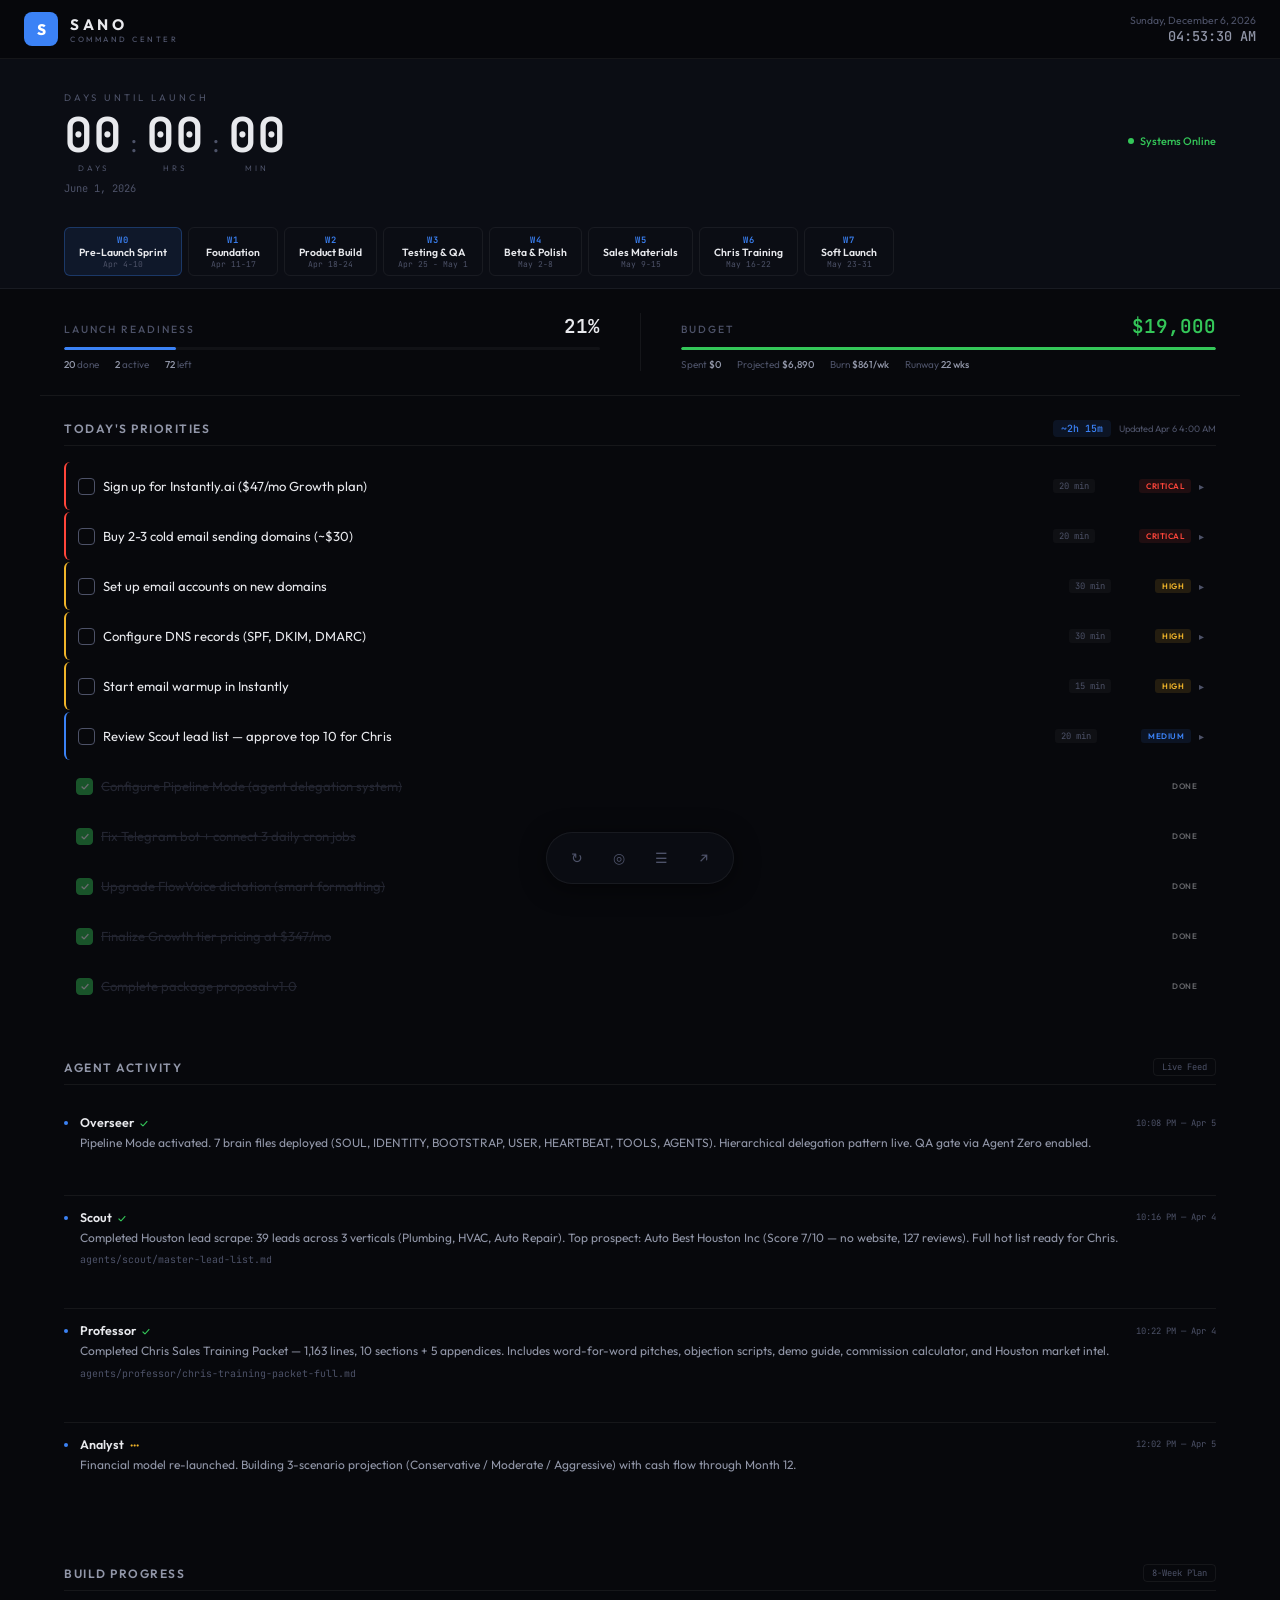
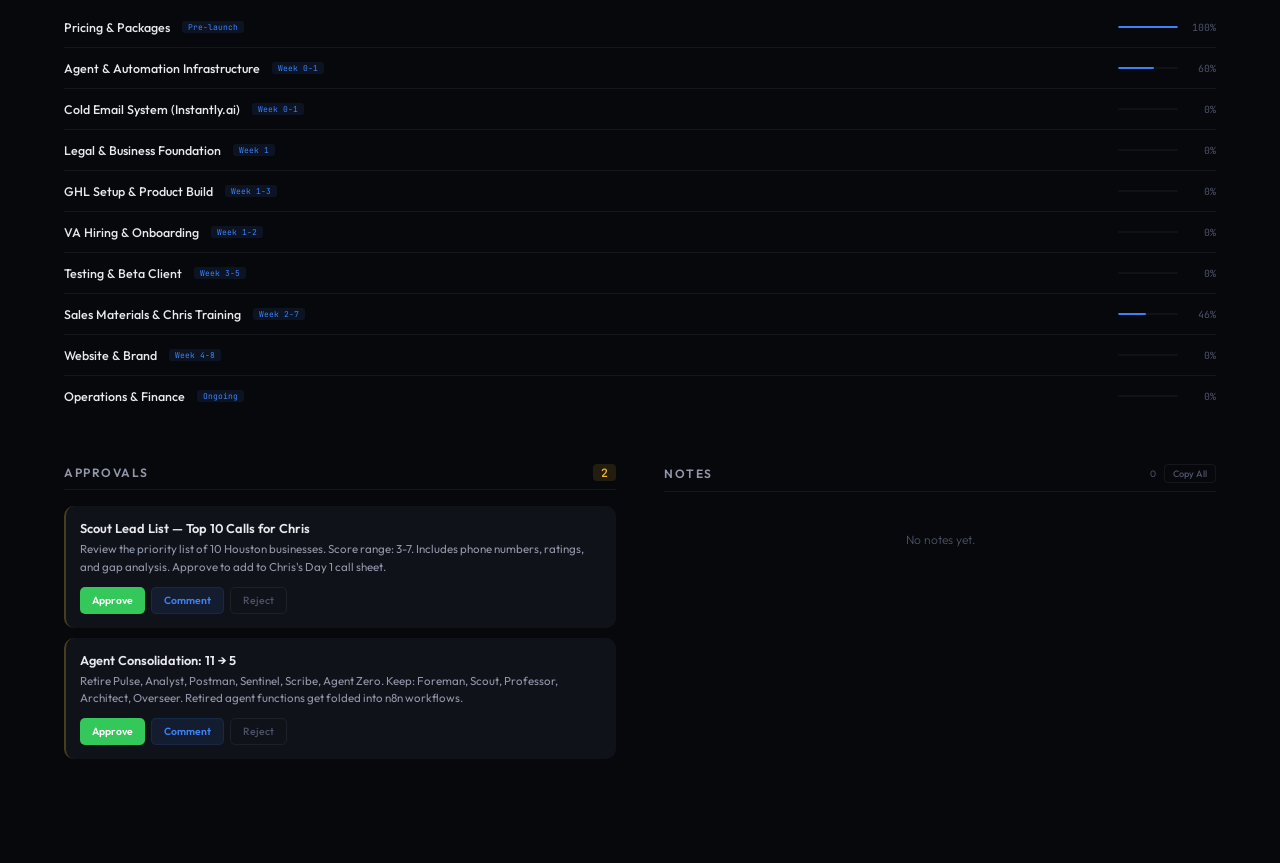
==== index.html @ ce701c8b "v5.0 — Mission Control: full structural redesign Complete architecture rebuild: - HERO section: full" ====
<!DOCTYPE html>
<html lang="en">
<head>
    <meta charset="UTF-8">
    <meta name="viewport" content="width=device-width, initial-scale=1.0, viewport-fit=cover">
    <title>SANO Solutions — Command Center</title>
    <meta name="description" content="SANO Solutions internal command center — launch tracker, agent reports, and task management.">
    <link rel="preconnect" href="https://fonts.googleapis.com">
    <link href="https://fonts.googleapis.com/css2?family=Outfit:wght@300;400;500;600;700;800&family=JetBrains+Mono:wght@400;500;600&display=swap" rel="stylesheet">
    <link rel="stylesheet" href="styles.css">
</head>
<body>

    <!-- Header -->
    <header class="header">
        <div class="header-left">
            <div class="logo">
                <div class="logo-icon">S</div>
                <div class="logo-text">
                    <span class="logo-name">SANO</span>
                    <span class="logo-sub">COMMAND CENTER</span>
                </div>
            </div>
        </div>
        <div class="header-right">
            <div class="date-display" id="currentDate"></div>
            <div class="time-display" id="currentTime"></div>
        </div>
    </header>

    <!-- ===================== HERO ===================== -->
    <section class="hero">
        <div class="hero-inner">
            <div class="hero-countdown">
                <div class="hero-label">Days Until Launch</div>
                <div class="countdown-grid">
                    <div class="countdown-unit">
                        <span class="countdown-number" id="countDays">00</span>
                        <span class="countdown-label">DAYS</span>
                    </div>
                    <span class="countdown-sep">:</span>
                    <div class="countdown-unit">
                        <span class="countdown-number" id="countHours">00</span>
                        <span class="countdown-label">HRS</span>
                    </div>
                    <span class="countdown-sep">:</span>
                    <div class="countdown-unit">
                        <span class="countdown-number" id="countMins">00</span>
                        <span class="countdown-label">MIN</span>
                    </div>
                </div>
                <div class="hero-target">June 1, 2026</div>
            </div>
            <div class="hero-status">
                <div class="status-row">
                    <span class="status-dot pulse"></span>
                    <span class="status-text">Systems Online</span>
                </div>
                <div class="hero-week" id="currentWeekLabel"></div>
            </div>
        </div>
        <!-- Week Timeline -->
        <div class="week-strip">
            <div class="week-timeline" id="weekTimeline"></div>
        </div>
    </section>

    <!-- ===================== SYSTEM HEALTH ===================== -->
    <section class="health-strip">
        <div class="health-item health-readiness">
            <div class="health-top">
                <span class="health-label">Launch Readiness</span>
                <span class="health-value" id="overallPercent">0%</span>
            </div>
            <div class="health-bar"><div class="health-bar-fill" id="overallBar"></div></div>
            <div class="health-meta">
                <span><strong id="completedTasks">0</strong> done</span>
                <span><strong id="inProgressTasks">0</strong> active</span>
                <span><strong id="remainingTasks">0</strong> left</span>
            </div>
        </div>
        <div class="health-divider"></div>
        <div class="health-item health-budget">
            <div class="health-top">
                <span class="health-label">Budget</span>
                <span class="health-value budget-remaining-val" id="budgetRemaining">$19,000</span>
            </div>
            <div class="health-bar"><div class="health-bar-fill budget-bar-fill" id="budgetBar"></div></div>
            <div class="health-meta budget-meta">
                <span>Spent <strong id="budgetSpent">$0</strong></span>
                <span>Projected <strong id="budgetProjected">$0</strong></span>
                <span>Burn <strong id="budgetBurn">$0/wk</strong></span>
                <span>Runway <strong id="budgetRunway">—</strong></span>
            </div>
        </div>
    </section>

    <!-- ===================== MAIN CONTENT ===================== -->
    <main class="main">

        <!-- Today's Priorities (primary workspace) -->
        <section class="section section-priorities" id="sectionPriorities">
            <div class="section-header">
                <h2>Today's Priorities</h2>
                <div class="priority-meta">
                    <span class="time-badge" id="priorityTimeEstimate"></span>
                    <span class="meta-text" id="priorityUpdated"></span>
                </div>
            </div>
            <div class="priority-list" id="priorityList"></div>
        </section>

        <!-- Agent Activity (live feed) -->
        <section class="section section-agents" id="sectionAgents">
            <div class="section-header">
                <h2>Agent Activity</h2>
                <span class="section-badge">Live Feed</span>
            </div>
            <div class="agent-feed" id="agentFeed"></div>
        </section>

        <!-- Build Progress (secondary) -->
        <section class="section section-build" id="sectionChecklist">
            <div class="section-header">
                <h2>Build Progress</h2>
                <span class="section-badge">8-Week Plan</span>
            </div>
            <div class="checklist-sections" id="checklistSections"></div>
        </section>

        <!-- Approvals + Notes (bottom row) -->
        <div class="bottom-row">
            <section class="section section-approvals" id="sectionApprovals">
                <div class="section-header">
                    <h2>Approvals</h2>
                    <span class="approval-count-badge" id="approvalCount">0</span>
                </div>
                <div class="approval-list" id="approvalList"></div>
            </section>

            <section class="section section-notes">
                <div class="section-header">
                    <h2>Notes</h2>
                    <div style="display:flex;gap:8px;align-items:center">
                        <span class="meta-text" id="commentCount">0</span>
                        <button class="btn-sm" onclick="copyAllComments()">Copy All</button>
                    </div>
                </div>
                <div class="comment-feed" id="commentFeed"></div>
            </section>
        </div>

    </main>

    <!-- Comment Modal -->
    <div class="comment-modal" id="commentModal">
        <div class="comment-modal-content">
            <div class="comment-modal-header">
                <h3>Leave a Note</h3>
                <button class="modal-close" onclick="closeComment()">✕</button>
            </div>
            <div class="comment-modal-target">
                Re: <span id="commentTarget"></span>
            </div>
            <textarea id="commentInput" class="comment-textarea" placeholder="Type your note here..." rows="4"></textarea>
            <div class="comment-modal-actions">
                <button class="btn btn-primary" onclick="submitComment()">Save Note</button>
                <button class="btn btn-ghost" onclick="closeComment()">Cancel</button>
            </div>
        </div>
    </div>

    <!-- Dock -->
    <nav class="dock">
        <button class="dock-btn" onclick="refreshDashboard()" title="Refresh">↻</button>
        <button class="dock-btn" onclick="scrollToSection('sectionAgents')" title="Agents">◎</button>
        <button class="dock-btn" onclick="scrollToSection('sectionChecklist')" title="Build">☰</button>
        <button class="dock-btn" onclick="copyAllComments()" title="Export">↗</button>
    </nav>

    <script src="data.js"></script>
    <script src="app.js"></script>
</body>
</html>
---- styles.css ----
/* ============================================
   SANO COMMAND CENTER v5.0
   AI Mission Control — Design System
   ============================================ */

:root {
    /* Functional palette */
    --green: #34c759;
    --green-dim: rgba(52, 199, 89, 0.12);
    --yellow: #f0b429;
    --yellow-dim: rgba(240, 180, 41, 0.12);
    --red: #ff453a;
    --red-dim: rgba(255, 69, 58, 0.10);
    --blue: #3b82f6;
    --blue-dim: rgba(59, 130, 246, 0.10);
    --ai-glow: rgba(99, 102, 241, 0.08);

    /* Surfaces */
    --bg-0: #07080c;
    --bg-1: #0b0d14;
    --bg-2: #10121a;
    --bg-3: #161820;
    --bg-hover: rgba(255,255,255,0.03);

    /* Text */
    --text-1: #e8e9ed;
    --text-2: #9196a8;
    --text-3: #4d5268;

    /* Borders */
    --border: rgba(255,255,255,0.06);

    /* Type */
    --font: 'Outfit', sans-serif;
    --mono: 'JetBrains Mono', monospace;

    /* Spacing */
    --space-xs: 4px;
    --space-sm: 8px;
    --space-md: 16px;
    --space-lg: 24px;
    --space-xl: 32px;
    --space-2xl: 48px;

    --radius: 10px;
    --ease: cubic-bezier(0.16, 1, 0.3, 1);
}

*, *::before, *::after { margin: 0; padding: 0; box-sizing: border-box; }
html { font-size: 16px; scroll-behavior: smooth; overflow-x: hidden; -webkit-text-size-adjust: 100%; }

body {
    font-family: var(--font);
    background: var(--bg-0);
    color: var(--text-1);
    -webkit-font-smoothing: antialiased;
    padding-bottom: 80px;
    overflow-x: hidden;
}

/* ---- HEADER ---- */
.header {
    position: sticky; top: 0; z-index: 100;
    display: flex; align-items: center; justify-content: space-between;
    padding: 12px var(--space-lg);
    background: rgba(7, 8, 12, 0.92);
    backdrop-filter: blur(20px);
    border-bottom: 1px solid var(--border);
}

.logo { display: flex; align-items: center; gap: 12px; }
.logo-icon {
    width: 34px; height: 34px;
    background: var(--blue);
    border-radius: 8px;
    display: grid; place-items: center;
    font-weight: 800; font-size: 0.95rem; color: white;
}
.logo-name { font-weight: 700; font-size: 0.95rem; letter-spacing: 3.5px; }
.logo-sub { font-size: 0.48rem; letter-spacing: 2.5px; color: var(--text-3); font-weight: 500; display: block; }
.header-right { text-align: right; }
.date-display { font-size: 0.65rem; color: var(--text-3); }
.time-display { font-family: var(--mono); font-size: 0.85rem; color: var(--text-2); font-weight: 500; }

/* ---- HERO ---- */
.hero {
    background: var(--bg-1);
    border-bottom: 1px solid var(--border);
}
.hero-inner {
    display: flex; align-items: center; justify-content: space-between;
    padding: var(--space-xl) var(--space-lg);
    max-width: 1200px; margin: 0 auto;
}
.hero-label {
    font-size: 0.6rem; letter-spacing: 3px; text-transform: uppercase;
    color: var(--text-3); margin-bottom: var(--space-sm);
}
.countdown-grid { display: flex; align-items: baseline; gap: 6px; }
.countdown-number {
    font-family: var(--mono); font-size: 3rem; font-weight: 600;
    color: var(--text-1); line-height: 1;
}
.countdown-sep { font-size: 1.8rem; color: var(--text-3); font-weight: 300; margin: 0 2px; }
.countdown-label {
    font-size: 0.5rem; letter-spacing: 3px; color: var(--text-3);
    display: block; text-align: center; margin-top: 4px;
}
.countdown-unit { text-align: center; }
.hero-target { font-family: var(--mono); font-size: 0.65rem; color: var(--text-3); margin-top: var(--space-sm); }
.hero-status { text-align: right; }
.status-row { display: flex; align-items: center; gap: 6px; justify-content: flex-end; }
.status-dot {
    width: 6px; height: 6px; background: var(--green); border-radius: 50%;
}
.status-dot.pulse { animation: pulse 2.5s ease-in-out infinite; }
@keyframes pulse {
    0%, 100% { box-shadow: 0 0 0 0 rgba(52,199,89,0.3); }
    50% { box-shadow: 0 0 0 5px rgba(52,199,89,0); }
}
.status-text { font-size: 0.68rem; color: var(--green); font-weight: 500; }
.hero-week { font-size: 0.65rem; color: var(--text-3); margin-top: var(--space-xs); font-family: var(--mono); }

/* Week Strip */
.week-strip {
    overflow-x: auto; -webkit-overflow-scrolling: touch;
    padding: 0 var(--space-lg) 12px;
    scrollbar-width: none; max-width: 1200px; margin: 0 auto;
}
.week-strip::-webkit-scrollbar { display: none; }
.week-timeline { display: flex; gap: 6px; min-width: max-content; }
.week-block {
    padding: 6px 14px; border-radius: 6px;
    border: 1px solid var(--border); background: transparent;
    cursor: pointer; transition: all 0.15s var(--ease);
    display: flex; flex-direction: column; align-items: center; min-width: 90px;
}
.week-block:hover { border-color: rgba(59,130,246,0.2); background: var(--blue-dim); }
.week-block.active { border-color: rgba(59,130,246,0.3); background: var(--blue-dim); }
.week-num { font-family: var(--mono); font-size: 0.55rem; color: var(--blue); font-weight: 600; letter-spacing: 1px; }
.week-name { font-size: 0.65rem; font-weight: 600; white-space: nowrap; }
.week-dates { font-size: 0.5rem; color: var(--text-3); font-family: var(--mono); }

/* ---- HEALTH STRIP ---- */
.health-strip {
    display: flex; gap: 0; align-items: stretch;
    padding: var(--space-lg);
    max-width: 1200px; margin: 0 auto;
    border-bottom: 1px solid var(--border);
}
.health-item { flex: 1; padding: 0 var(--space-lg); }
.health-item:first-child { padding-left: 0; }
.health-item:last-child { padding-right: 0; }
.health-divider { width: 1px; background: var(--border); margin: 0 var(--space-md); flex-shrink: 0; }
.health-top { display: flex; align-items: baseline; justify-content: space-between; margin-bottom: var(--space-sm); }
.health-label { font-size: 0.65rem; letter-spacing: 2px; text-transform: uppercase; color: var(--text-3); font-weight: 500; }
.health-value { font-family: var(--mono); font-size: 1.2rem; font-weight: 600; color: var(--text-1); }
.health-bar { width: 100%; height: 3px; background: rgba(255,255,255,0.04); border-radius: 2px; overflow: hidden; margin-bottom: var(--space-sm); }
.health-bar-fill { height: 100%; background: var(--blue); border-radius: 2px; transition: width 1.2s var(--ease); }
.health-meta { display: flex; gap: var(--space-md); font-size: 0.62rem; color: var(--text-3); }
.health-meta strong { color: var(--text-2); font-weight: 500; }

/* Budget specific */
.budget-remaining-val { color: var(--green) !important; }
.budget-remaining-val.caution { color: var(--yellow) !important; }
.budget-remaining-val.danger { color: var(--red) !important; }
.budget-bar-fill { background: var(--green); }
.budget-bar-fill.caution { background: var(--yellow); }
.budget-bar-fill.danger { background: var(--red); }

/* ---- MAIN CONTENT ---- */
.main {
    max-width: 1200px; margin: 0 auto;
    padding: var(--space-lg);
    display: flex; flex-direction: column; gap: var(--space-2xl);
}

/* ---- SECTIONS (no boxes) ---- */
.section { position: relative; }
.section-header {
    display: flex; align-items: center; justify-content: space-between;
    margin-bottom: var(--space-md); padding-bottom: var(--space-sm);
    border-bottom: 1px solid var(--border); gap: var(--space-sm);
}
.section-header h2 {
    font-size: 0.75rem; font-weight: 600; letter-spacing: 1.5px;
    text-transform: uppercase; color: var(--text-2);
}
.section-badge {
    font-size: 0.55rem; font-family: var(--mono); color: var(--text-3);
    padding: 2px 8px; border: 1px solid var(--border); border-radius: 4px;
}

/* ---- PRIORITIES ---- */
.priority-meta { display: flex; align-items: center; gap: var(--space-sm); flex-wrap: wrap; }
.time-badge {
    font-family: var(--mono); font-size: 0.62rem; font-weight: 500;
    color: var(--blue); background: var(--blue-dim);
    padding: 2px 8px; border-radius: 4px;
}
.meta-text { font-size: 0.58rem; color: var(--text-3); }
.priority-list { display: flex; flex-direction: column; gap: 2px; }

.priority-item { border-radius: 6px; overflow: hidden; transition: background 0.12s; }
.priority-item:hover { background: var(--bg-hover); }
.priority-row {
    display: flex; align-items: center; gap: var(--space-sm);
    padding: 10px 12px; cursor: pointer; min-height: 44px;
}
.priority-checkbox {
    width: 17px; height: 17px; border: 1.5px solid var(--text-3);
    border-radius: 4px; flex-shrink: 0; cursor: pointer;
    display: grid; place-items: center; transition: all 0.12s;
}
.priority-checkbox:hover { border-color: var(--blue); }
.priority-text { flex: 1; font-size: 0.82rem; font-weight: 400; line-height: 1.4; }
.priority-time {
    font-family: var(--mono); font-size: 0.55rem; color: var(--text-3);
    padding: 1px 6px; background: rgba(255,255,255,0.03); border-radius: 3px;
}
.priority-tag {
    font-size: 0.5rem; font-weight: 600; letter-spacing: 0.5px;
    padding: 2px 7px; border-radius: 3px; text-transform: uppercase;
}
.tag-critical { background: var(--red-dim); color: var(--red); }
.tag-high { background: var(--yellow-dim); color: var(--yellow); }
.tag-medium { background: var(--blue-dim); color: var(--blue); }
.priority-expand { font-size: 0.65rem; color: var(--text-3); transition: transform 0.2s var(--ease); }
.priority-expand.rotated { transform: rotate(90deg); color: var(--blue); }

/* Priority done */
.priority-item.priority-done .priority-checkbox { background: var(--green); border-color: var(--green); }
.priority-item.priority-done .priority-checkbox::after { content: '✓'; color: white; font-size: 0.6rem; font-weight: 700; }
.priority-item.priority-done .priority-text { text-decoration: line-through; color: var(--text-3); }
.priority-item.priority-done { opacity: 0.4; }
.priority-item.priority-critical { border-left: 2px solid var(--red); }
.priority-item.priority-high { border-left: 2px solid var(--yellow); }
.priority-item.priority-medium { border-left: 2px solid var(--blue); }

/* Priority steps */
.priority-steps { max-height: 0; overflow: hidden; transition: max-height 0.3s var(--ease); }
.priority-steps.open { max-height: 500px; padding: 0 12px 12px; }
.steps-inner {
    background: var(--bg-2); border: 1px solid var(--border);
    border-radius: 6px; padding: 12px;
}
.step-item {
    display: flex; align-items: flex-start; gap: 8px;
    padding: 5px 0; font-size: 0.75rem; color: var(--text-2); line-height: 1.5;
}
.step-item + .step-item { border-top: 1px solid rgba(255,255,255,0.03); }
.step-num {
    width: 18px; height: 18px; background: var(--blue-dim);
    border: 1px solid rgba(59,130,246,0.12); border-radius: 50%;
    display: grid; place-items: center;
    font-size: 0.52rem; font-weight: 600; color: var(--blue); flex-shrink: 0; margin-top: 2px;
}
.step-done .step-num { background: var(--green-dim); border-color: rgba(52,199,89,0.15); color: var(--green); }

/* ---- AGENT FEED ---- */
.agent-feed { display: flex; flex-direction: column; gap: 0; }
.agent-report {
    padding: 14px 0; border-bottom: 1px solid var(--border);
    position: relative; padding-left: 16px;
}
.agent-report::before {
    content: ''; position: absolute; left: 0; top: 20px;
    width: 4px; height: 4px; background: var(--blue); border-radius: 50%;
}
.agent-report:last-child { border-bottom: none; }
.agent-report-header { display: flex; align-items: center; justify-content: space-between; margin-bottom: 4px; }
.agent-name { font-weight: 600; font-size: 0.78rem; }
.agent-status { font-size: 0.6rem; margin-left: 4px; }
.status-complete { color: var(--green); }
.status-running { color: var(--yellow); }
.status-failed { color: var(--red); }
.agent-time { font-size: 0.55rem; font-family: var(--mono); color: var(--text-3); }
.agent-message { font-size: 0.75rem; color: var(--text-2); line-height: 1.55; }
.agent-file-link { font-size: 0.62rem; font-family: var(--mono); color: var(--text-3); margin-top: 6px; display: block; }

/* ---- CHECKLIST ---- */
.checklist-sections { display: flex; flex-direction: column; gap: 0; }
.checklist-section { border-bottom: 1px solid var(--border); }
.checklist-section:last-child { border-bottom: none; }
.checklist-section-header {
    display: flex; align-items: center; justify-content: space-between;
    padding: 10px 0; cursor: pointer; min-height: 40px;
    transition: all 0.12s;
}
.checklist-section-header:hover { opacity: 0.8; }
.checklist-section-title { font-size: 0.78rem; font-weight: 500; }
.week-tag {
    font-size: 0.5rem; font-family: var(--mono); color: var(--blue);
    padding: 1px 6px; background: var(--blue-dim); border-radius: 3px;
    margin-left: 6px;
}
.checklist-section-progress { display: flex; align-items: center; gap: 8px; }
.mini-progress-bar { width: 60px; height: 2px; background: rgba(255,255,255,0.04); border-radius: 1px; overflow: hidden; }
.mini-progress-fill { height: 100%; background: var(--blue); border-radius: 1px; transition: width 0.6s var(--ease); }
.checklist-section-percent { font-family: var(--mono); font-size: 0.62rem; color: var(--text-3); min-width: 30px; text-align: right; }

.checklist-items { display: none; padding: 0 0 8px; }
.checklist-items.open { display: block; }
.checklist-item {
    display: flex; align-items: center; gap: 6px;
    padding: 6px 8px; font-size: 0.72rem; color: var(--text-2);
    cursor: pointer; border-radius: 4px; transition: background 0.12s; min-height: 32px;
}
.checklist-item:hover { background: var(--bg-hover); }
.checklist-item.done { color: var(--text-3); text-decoration: line-through; }
.check-icon { font-size: 0.65rem; width: 14px; text-align: center; flex-shrink: 0; }

/* ---- APPROVALS ---- */
.bottom-row { display: grid; grid-template-columns: 1fr 1fr; gap: var(--space-2xl); }
.approval-count-badge {
    font-family: var(--mono); font-size: 0.72rem; font-weight: 600;
    color: var(--yellow); background: var(--yellow-dim);
    padding: 1px 8px; border-radius: 4px;
}
.approval-list { display: flex; flex-direction: column; gap: 10px; }
.approval-item {
    padding: 14px; background: var(--bg-2); border-radius: var(--radius);
    border-left: 2px solid rgba(240,180,41,0.25);
}
.approval-title { font-weight: 600; font-size: 0.8rem; margin-bottom: 4px; }
.approval-desc { font-size: 0.72rem; color: var(--text-2); margin-bottom: 12px; line-height: 1.5; }
.approval-actions { display: flex; gap: 6px; flex-wrap: wrap; }

/* ---- NOTES ---- */
.comment-feed { display: flex; flex-direction: column; gap: 4px; max-height: 320px; overflow-y: auto; }
.comment-item {
    padding: 8px 12px; border-radius: 6px;
    border-left: 2px solid rgba(255,255,255,0.06);
    background: rgba(255,255,255,0.015);
}
.comment-item.comment-decision { border-left-color: var(--yellow); background: var(--yellow-dim); }
.comment-header { display: flex; justify-content: space-between; margin-bottom: 2px; font-size: 0.6rem; color: var(--text-3); }
.comment-text { font-size: 0.72rem; color: var(--text-2); line-height: 1.5; }
.comment-time { font-family: var(--mono); font-size: 0.52rem; }

/* ---- BUTTONS ---- */
.btn {
    padding: 7px 14px; border-radius: 6px; font-size: 0.68rem;
    font-weight: 600; border: none; cursor: pointer;
    font-family: var(--font); transition: all 0.12s; min-height: 34px;
}
.btn-primary { background: var(--blue); color: white; }
.btn-primary:hover { opacity: 0.85; }
.btn-ghost { background: transparent; color: var(--text-3); border: 1px solid var(--border); }
.btn-ghost:hover { border-color: var(--text-3); }
.btn-approve { background: var(--green); color: white; font-size: 0.65rem; padding: 6px 12px; border: none; border-radius: 5px; cursor: pointer; font-weight: 600; font-family: var(--font); }
.btn-approve:hover { opacity: 0.85; }
.btn-review { background: var(--blue-dim); color: var(--blue); font-size: 0.65rem; padding: 6px 12px; border: 1px solid rgba(59,130,246,0.12); border-radius: 5px; cursor: pointer; font-weight: 600; font-family: var(--font); }
.btn-reject { background: transparent; color: var(--text-3); font-size: 0.65rem; padding: 6px 12px; border: 1px solid var(--border); border-radius: 5px; cursor: pointer; font-weight: 500; font-family: var(--font); }
.btn-reject:hover { border-color: var(--red); color: var(--red); }
.btn-sm {
    font-size: 0.58rem; padding: 3px 8px; border: 1px solid var(--border);
    background: transparent; color: var(--text-3); border-radius: 4px;
    cursor: pointer; font-family: var(--font); font-weight: 500;
}
.btn-sm:hover { border-color: var(--blue); color: var(--blue); }

/* Comment button */
.comment-btn-sm {
    background: none; border: none; cursor: pointer;
    font-size: 0.65rem; opacity: 0; color: var(--text-3);
    transition: opacity 0.12s; padding: 4px; min-width: 28px; min-height: 28px;
    display: grid; place-items: center; flex-shrink: 0;
}
.priority-row:hover .comment-btn-sm,
.agent-report:hover .comment-btn-sm,
.checklist-item:hover .comment-btn-sm { opacity: 0.35; }
.comment-btn-sm:hover { opacity: 1 !important; color: var(--blue); }

/* ---- MODAL ---- */
.comment-modal {
    position: fixed; inset: 0; z-index: 1000;
    display: grid; place-items: center;
    background: rgba(0,0,0,0.6);
    backdrop-filter: blur(10px);
    opacity: 0; pointer-events: none; transition: opacity 0.2s;
}
.comment-modal.open { opacity: 1; pointer-events: all; }
.comment-modal-content {
    background: var(--bg-2); border: 1px solid var(--border);
    border-radius: var(--radius); padding: var(--space-lg);
    width: 90%; max-width: 440px;
    transform: translateY(12px); transition: transform 0.2s var(--ease);
}
.comment-modal.open .comment-modal-content { transform: translateY(0); }
.comment-modal-header { display: flex; justify-content: space-between; align-items: center; margin-bottom: var(--space-md); }
.comment-modal-header h3 { font-size: 0.85rem; font-weight: 600; }
.modal-close {
    background: none; border: none; color: var(--text-3);
    font-size: 0.9rem; cursor: pointer; padding: 8px;
    border-radius: 4px; min-width: 44px; min-height: 44px;
    display: grid; place-items: center;
}
.modal-close:hover { color: var(--text-1); background: var(--bg-hover); }
.comment-modal-target { font-size: 0.7rem; color: var(--text-3); margin-bottom: 12px; }
.comment-textarea {
    width: 100%; background: rgba(255,255,255,0.03); border: 1px solid var(--border);
    border-radius: 6px; color: var(--text-1); font-family: var(--font);
    font-size: 16px; padding: 12px; resize: vertical; margin-bottom: 12px;
}
.comment-textarea:focus { outline: none; border-color: var(--blue); box-shadow: 0 0 0 2px var(--blue-dim); }
.comment-modal-actions { display: flex; gap: 6px; justify-content: flex-end; }

/* ---- DOCK ---- */
.dock {
    position: fixed; bottom: 16px; left: 50%; transform: translateX(-50%);
    display: flex; gap: 2px; padding: 5px 10px;
    background: rgba(11, 13, 20, 0.94); backdrop-filter: blur(16px);
    border: 1px solid var(--border); border-radius: 28px;
    z-index: 50; box-shadow: 0 4px 24px rgba(0,0,0,0.5);
}
.dock-btn {
    width: 40px; height: 40px; background: transparent; border: none;
    color: var(--text-3); font-size: 0.9rem; cursor: pointer;
    border-radius: 20px; transition: all 0.12s; display: grid; place-items: center;
    font-family: var(--font);
}
.dock-btn:hover { background: var(--bg-hover); color: var(--text-1); }

/* ---- TOAST ---- */
.toast {
    position: fixed; bottom: 72px; left: 50%;
    transform: translateX(-50%) translateY(12px);
    background: var(--bg-2); border: 1px solid var(--green);
    color: var(--green); padding: 6px 16px;
    border-radius: 6px; font-size: 0.7rem; font-weight: 500;
    opacity: 0; transition: all 0.2s var(--ease); z-index: 200;
}
.toast.show { opacity: 1; transform: translateX(-50%) translateY(0); }

/* ---- EMPTY STATE ---- */
.empty-state { padding: 24px 0; text-align: center; color: var(--text-3); font-size: 0.75rem; font-weight: 300; }

/* ---- HIGHLIGHT ---- */
@keyframes flash { 0% { box-shadow: 0 0 0 0 var(--blue); } 50% { box-shadow: 0 0 16px var(--blue-dim); } 100% { box-shadow: none; } }
.section-highlight { animation: flash 1.2s ease-out; }

/* ============================================
   RESPONSIVE
   ============================================ */
@media (max-width: 768px) {
    .health-strip { flex-direction: column; gap: var(--space-md); padding: var(--space-md); }
    .health-divider { width: 100%; height: 1px; margin: 0; }
    .health-item { padding: 0; }
    .bottom-row { grid-template-columns: 1fr; gap: var(--space-xl); }
}

@media (max-width: 640px) {
    body { padding-bottom: 70px; }
    .header { padding: 10px var(--space-md); }
    .hero-inner { flex-direction: column; text-align: center; gap: var(--space-md); padding: var(--space-lg) var(--space-md); }
    .hero-status { text-align: center; }
    .status-row { justify-content: center; }
    .week-strip { padding: 0 var(--space-md) 10px; }
    .week-block { min-width: 80px; }
    .main { padding: var(--space-md); gap: var(--space-xl); }
    .countdown-number { font-size: 2.2rem; }
    .countdown-sep { font-size: 1.4rem; }
    .health-value { font-size: 1rem; }
    .section-header { flex-wrap: wrap; }
    .priority-meta { flex-direction: column; align-items: flex-start; gap: 2px; }
    .comment-btn-sm { opacity: 0.3 !important; }
    .dock { padding: 4px 8px; bottom: 10px; }
    .dock-btn { width: 44px; height: 44px; font-size: 1rem; }
}

@media (max-width: 374px) {
    .countdown-number { font-size: 1.9rem; }
}
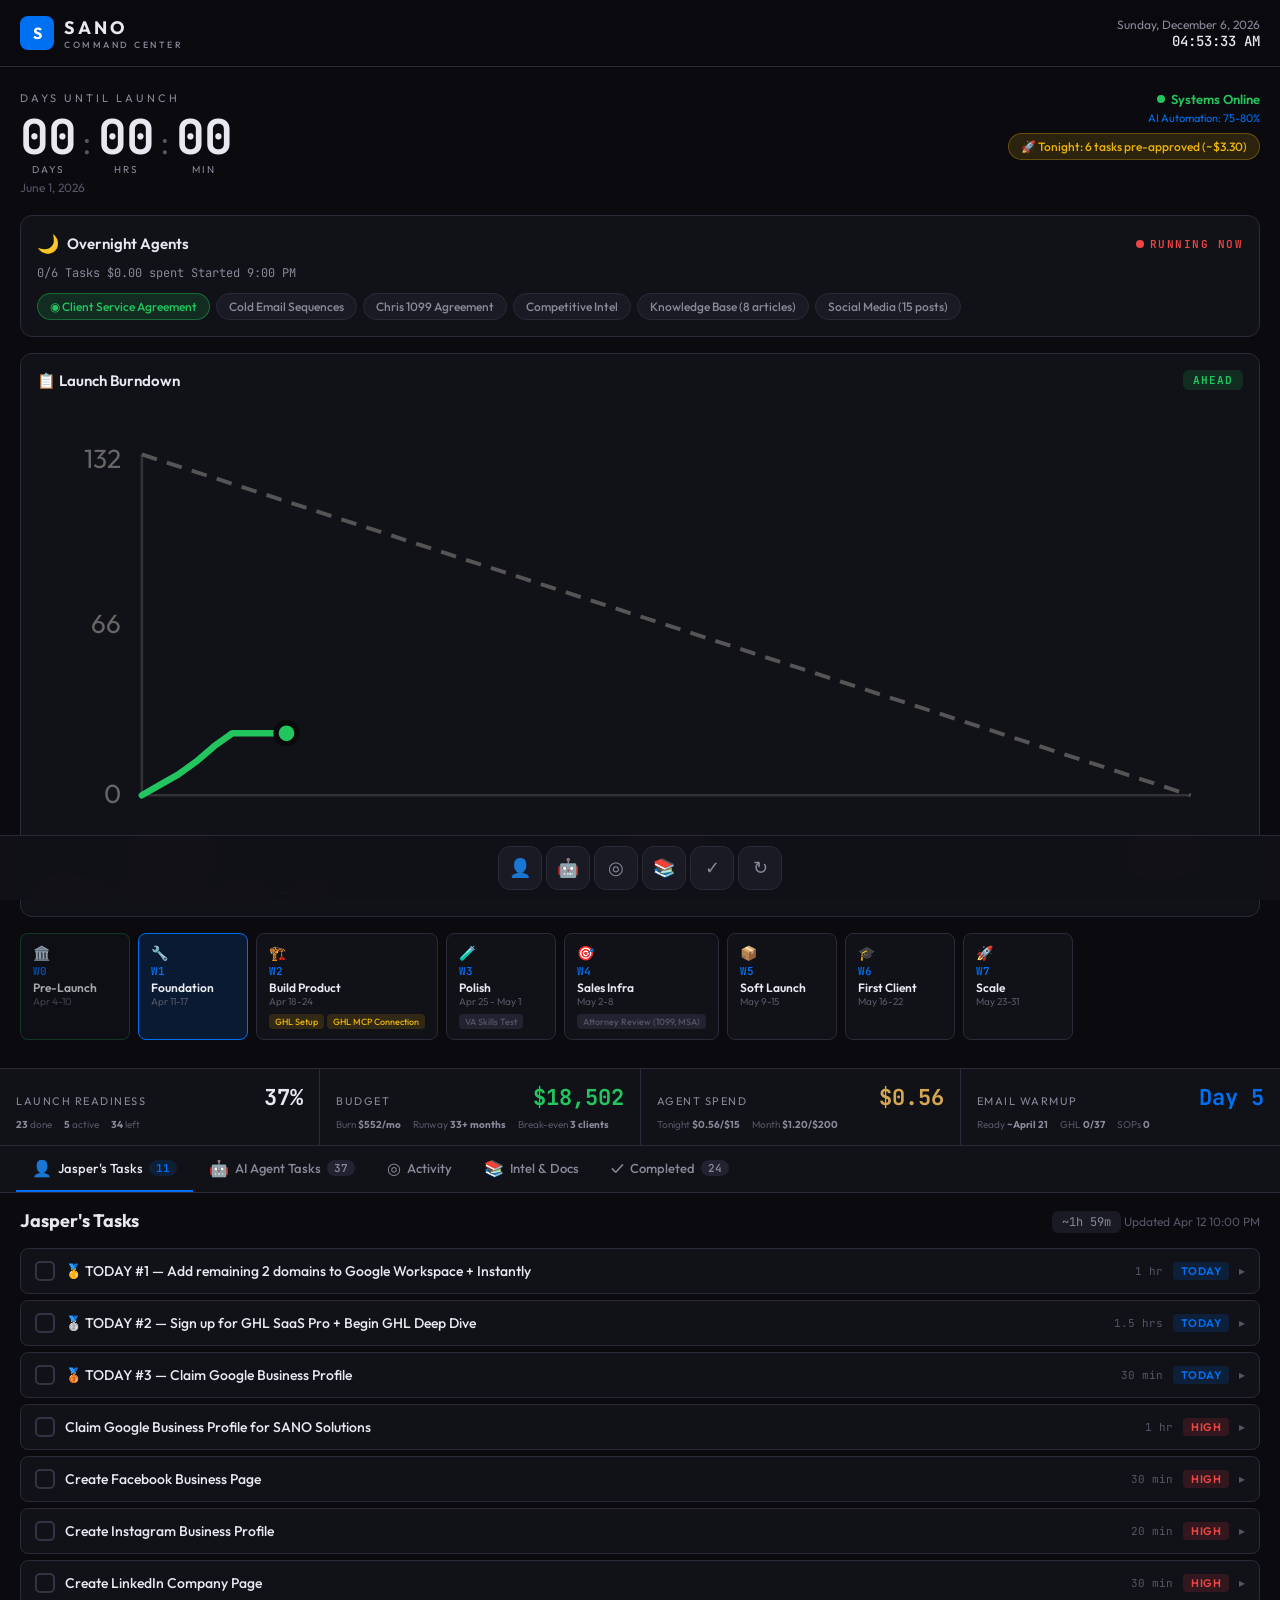
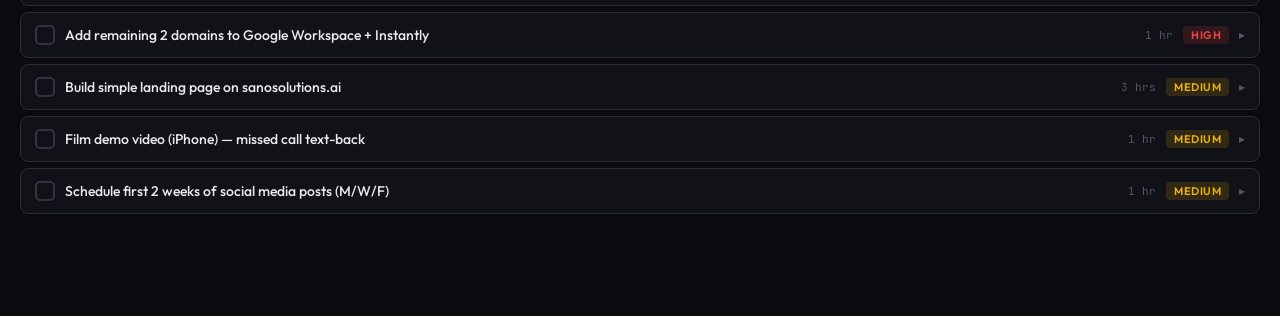
==== commit 9aa55dac: "v8.0: Full rebuild — overnight agents, burndown, AI tasks tab, KPI strip, decision journal, cost bre" ====
--- a/index.html
+++ b/index.html
@@ -27,6 +27,9 @@
             <div class="time-display" id="currentTime"></div>
         </div>
     </header>
+
+    <!-- ===================== ALERT PANEL ===================== -->
+    <section class="alert-panel" id="alertPanel"></section>
 
     <!-- ===================== HERO ===================== -->
     <section class="hero">
@@ -57,51 +60,124 @@
                     <span class="status-text">Systems Online</span>
                 </div>
                 <div class="hero-week" id="currentWeekLabel"></div>
-            </div>
-        </div>
+                <div class="hero-ai-pct">AI Automation: 75-80%</div>
+                <div class="hero-directive" id="heroDirective"></div>
+            </div>
+        </div>
+
+        <!-- Overnight Agents Card -->
+        <div class="overnight-card" id="overnightCard">
+            <div class="overnight-header">
+                <div class="overnight-title">
+                    <span class="overnight-icon">🌙</span>
+                    <span>Overnight Agents</span>
+                </div>
+                <div class="overnight-status" id="overnightStatus">
+                    <span class="overnight-status-dot"></span>
+                    <span>RUNNING NOW</span>
+                </div>
+            </div>
+            <div class="overnight-meta" id="overnightMeta"></div>
+            <div class="overnight-tasks" id="overnightTasks"></div>
+        </div>
+
+        <!-- Launch Burndown -->
+        <div class="burndown-card">
+            <div class="burndown-header">
+                <span class="burndown-title">📋 Launch Burndown</span>
+                <span class="burndown-badge" id="burndownBadge">ON PACE</span>
+            </div>
+            <div class="burndown-chart" id="burndownChart"></div>
+            <div class="burndown-stats" id="burndownStats"></div>
+        </div>
+
         <!-- Week Timeline -->
         <div class="week-strip">
             <div class="week-timeline" id="weekTimeline"></div>
         </div>
     </section>
 
-    <!-- ===================== SYSTEM HEALTH ===================== -->
-    <section class="health-strip">
-        <div class="health-item health-readiness">
-            <div class="health-top">
-                <span class="health-label">Launch Readiness</span>
-                <span class="health-value" id="overallPercent">0%</span>
-            </div>
-            <div class="health-bar"><div class="health-bar-fill" id="overallBar"></div></div>
-            <div class="health-meta">
-                <span><strong id="completedTasks">0</strong> done</span>
-                <span><strong id="inProgressTasks">0</strong> active</span>
-                <span><strong id="remainingTasks">0</strong> left</span>
-            </div>
-        </div>
-        <div class="health-divider"></div>
-        <div class="health-item health-budget">
-            <div class="health-top">
-                <span class="health-label">Budget</span>
-                <span class="health-value budget-remaining-val" id="budgetRemaining">$19,000</span>
-            </div>
-            <div class="health-bar"><div class="health-bar-fill budget-bar-fill" id="budgetBar"></div></div>
-            <div class="health-meta budget-meta">
-                <span>Spent <strong id="budgetSpent">$0</strong></span>
-                <span>Projected <strong id="budgetProjected">$0</strong></span>
-                <span>Burn <strong id="budgetBurn">$0/wk</strong></span>
-                <span>Runway <strong id="budgetRunway">—</strong></span>
+    <!-- ===================== KPI STRIP ===================== -->
+    <section class="kpi-strip">
+        <div class="kpi-card">
+            <div class="kpi-top">
+                <span class="kpi-label">Launch Readiness</span>
+                <span class="kpi-value" id="kpiReadiness">0%</span>
+            </div>
+            <div class="kpi-meta">
+                <span><strong id="kpiDone">0</strong> done</span>
+                <span><strong id="kpiActive">0</strong> active</span>
+                <span><strong id="kpiLeft">0</strong> left</span>
+            </div>
+        </div>
+        <div class="kpi-card">
+            <div class="kpi-top">
+                <span class="kpi-label">Budget</span>
+                <span class="kpi-value kpi-budget" id="kpiBudget">$0</span>
+            </div>
+            <div class="kpi-meta">
+                <span>Burn <strong id="kpiBurn">$0/mo</strong></span>
+                <span>Runway <strong id="kpiRunway">—</strong></span>
+                <span>Break-even <strong id="kpiBreakeven">—</strong></span>
+            </div>
+        </div>
+        <div class="kpi-card">
+            <div class="kpi-top">
+                <span class="kpi-label">Agent Spend</span>
+                <span class="kpi-value kpi-agent" id="kpiAgentSpend">$0</span>
+            </div>
+            <div class="kpi-meta">
+                <span>Tonight <strong id="kpiAgentTonight">$0/$15</strong></span>
+                <span>Month <strong id="kpiAgentMonth">$0/$200</strong></span>
+            </div>
+        </div>
+        <div class="kpi-card">
+            <div class="kpi-top">
+                <span class="kpi-label">Email Warmup</span>
+                <span class="kpi-value kpi-warmup" id="kpiWarmupDay">Day 0</span>
+            </div>
+            <div class="kpi-meta">
+                <span>Ready <strong id="kpiWarmupReady">—</strong></span>
+                <span>GHL <strong id="kpiGHL">0/37</strong></span>
+                <span>SOPs <strong id="kpiSOPs">0</strong></span>
             </div>
         </div>
     </section>
+
+    <!-- ===================== TAB NAVIGATION ===================== -->
+    <nav class="tab-nav" id="tabNav">
+        <button class="tab-btn active" data-tab="jasper" onclick="switchTab('jasper')">
+            <span class="tab-icon">👤</span>
+            <span class="tab-label">Jasper's Tasks</span>
+            <span class="tab-count" id="tabCountJasper">0</span>
+        </button>
+        <button class="tab-btn" data-tab="ai" onclick="switchTab('ai')">
+            <span class="tab-icon">🤖</span>
+            <span class="tab-label">AI Agent Tasks</span>
+            <span class="tab-count" id="tabCountAI">0</span>
+        </button>
+        <button class="tab-btn" data-tab="activity" onclick="switchTab('activity')">
+            <span class="tab-icon">◎</span>
+            <span class="tab-label">Activity</span>
+        </button>
+        <button class="tab-btn" data-tab="intel" onclick="switchTab('intel')">
+            <span class="tab-icon">📚</span>
+            <span class="tab-label">Intel & Docs</span>
+        </button>
+        <button class="tab-btn" data-tab="completed" onclick="switchTab('completed')">
+            <span class="tab-icon">✓</span>
+            <span class="tab-label">Completed</span>
+            <span class="tab-count" id="tabCountCompleted">0</span>
+        </button>
+    </nav>
 
     <!-- ===================== MAIN CONTENT ===================== -->
     <main class="main">
 
-        <!-- Today's Priorities (primary workspace) -->
-        <section class="section section-priorities" id="sectionPriorities">
-            <div class="section-header">
-                <h2>Today's Priorities</h2>
+        <!-- TAB: Jasper's Tasks -->
+        <section class="tab-panel active" id="panel-jasper">
+            <div class="section-header">
+                <h2>Jasper's Tasks</h2>
                 <div class="priority-meta">
                     <span class="time-badge" id="priorityTimeEstimate"></span>
                     <span class="meta-text" id="priorityUpdated"></span>
@@ -110,45 +186,52 @@
             <div class="priority-list" id="priorityList"></div>
         </section>
 
-        <!-- Agent Activity (live feed) -->
-        <section class="section section-agents" id="sectionAgents">
+        <!-- TAB: AI Agent Tasks -->
+        <section class="tab-panel" id="panel-ai">
+            <div class="section-header">
+                <h2>AI Agent Tasks</h2>
+                <span class="meta-text">Handled by overnight agents + Antigravity + MCP</span>
+            </div>
+            <div class="ai-task-list" id="aiTaskList"></div>
+        </section>
+
+        <!-- TAB: Activity -->
+        <section class="tab-panel" id="panel-activity">
             <div class="section-header">
                 <h2>Agent Activity</h2>
                 <span class="section-badge">Live Feed</span>
             </div>
+            <!-- Agent Cost Breakdown -->
+            <div class="cost-breakdown" id="costBreakdown"></div>
+            <!-- 7-Day Spend Chart -->
+            <div class="spend-chart-card" id="spendChartCard"></div>
+            <!-- Decision Journal -->
+            <div class="decision-journal">
+                <div class="decision-header">
+                    <h3>Decision Journal</h3>
+                    <div class="decision-filters" id="decisionFilters"></div>
+                </div>
+                <div class="decision-list" id="decisionList"></div>
+            </div>
+            <!-- Agent Feed -->
             <div class="agent-feed" id="agentFeed"></div>
         </section>
 
-        <!-- Build Progress (secondary) -->
-        <section class="section section-build" id="sectionChecklist">
-            <div class="section-header">
-                <h2>Build Progress</h2>
-                <span class="section-badge">8-Week Plan</span>
-            </div>
-            <div class="checklist-sections" id="checklistSections"></div>
-        </section>
-
-        <!-- Approvals + Notes (bottom row) -->
-        <div class="bottom-row">
-            <section class="section section-approvals" id="sectionApprovals">
-                <div class="section-header">
-                    <h2>Approvals</h2>
-                    <span class="approval-count-badge" id="approvalCount">0</span>
-                </div>
-                <div class="approval-list" id="approvalList"></div>
-            </section>
-
-            <section class="section section-notes">
-                <div class="section-header">
-                    <h2>Notes</h2>
-                    <div style="display:flex;gap:8px;align-items:center">
-                        <span class="meta-text" id="commentCount">0</span>
-                        <button class="btn-sm" onclick="copyAllComments()">Copy All</button>
-                    </div>
-                </div>
-                <div class="comment-feed" id="commentFeed"></div>
-            </section>
-        </div>
+        <!-- TAB: Intel & Docs -->
+        <section class="tab-panel" id="panel-intel">
+            <div class="section-header">
+                <h2>Intel & Docs</h2>
+            </div>
+            <div class="intel-list" id="intelList"></div>
+        </section>
+
+        <!-- TAB: Completed -->
+        <section class="tab-panel" id="panel-completed">
+            <div class="section-header">
+                <h2>Completed</h2>
+            </div>
+            <div class="completed-list" id="completedList"></div>
+        </section>
 
     </main>
 
@@ -172,10 +255,12 @@
 
     <!-- Dock -->
     <nav class="dock">
+        <button class="dock-btn" onclick="switchTab('jasper')" title="Tasks">👤</button>
+        <button class="dock-btn" onclick="switchTab('ai')" title="AI Tasks">🤖</button>
+        <button class="dock-btn" onclick="switchTab('activity')" title="Activity">◎</button>
+        <button class="dock-btn" onclick="switchTab('intel')" title="Intel">📚</button>
+        <button class="dock-btn" onclick="switchTab('completed')" title="Completed">✓</button>
         <button class="dock-btn" onclick="refreshDashboard()" title="Refresh">↻</button>
-        <button class="dock-btn" onclick="scrollToSection('sectionAgents')" title="Agents">◎</button>
-        <button class="dock-btn" onclick="scrollToSection('sectionChecklist')" title="Build">☰</button>
-        <button class="dock-btn" onclick="copyAllComments()" title="Export">↗</button>
     </nav>
 
     <script src="data.js"></script>
--- a/styles.css
+++ b/styles.css
@@ -1,474 +1,997 @@
 /* ============================================
-   SANO COMMAND CENTER v5.0
-   AI Mission Control — Design System
+   SANO COMMAND CENTER — Styles v8.0
+   Dark premium dashboard, mobile-first
    ============================================ */
 
 :root {
-    /* Functional palette */
-    --green: #34c759;
-    --green-dim: rgba(52, 199, 89, 0.12);
-    --yellow: #f0b429;
-    --yellow-dim: rgba(240, 180, 41, 0.12);
-    --red: #ff453a;
-    --red-dim: rgba(255, 69, 58, 0.10);
-    --blue: #3b82f6;
-    --blue-dim: rgba(59, 130, 246, 0.10);
-    --ai-glow: rgba(99, 102, 241, 0.08);
-
-    /* Surfaces */
-    --bg-0: #07080c;
-    --bg-1: #0b0d14;
-    --bg-2: #10121a;
-    --bg-3: #161820;
-    --bg-hover: rgba(255,255,255,0.03);
-
-    /* Text */
-    --text-1: #e8e9ed;
-    --text-2: #9196a8;
-    --text-3: #4d5268;
-
-    /* Borders */
-    --border: rgba(255,255,255,0.06);
-
-    /* Type */
-    --font: 'Outfit', sans-serif;
+    --bg: #0a0a0f;
+    --surface: #111118;
+    --surface-2: #1a1a24;
+    --surface-3: #222230;
+    --border: #2a2a38;
+    --border-light: #333345;
+    --text: #e8e8f0;
+    --text-muted: #888899;
+    --text-dim: #555566;
+    --accent: #0070f3;
+    --accent-glow: rgba(0, 112, 243, 0.15);
+    --green: #22c55e;
+    --green-dim: rgba(34, 197, 94, 0.15);
+    --yellow: #eab308;
+    --yellow-dim: rgba(234, 179, 8, 0.15);
+    --red: #ef4444;
+    --red-dim: rgba(239, 68, 68, 0.15);
+    --orange: #f97316;
+    --purple: #a855f7;
+    --gold: #d4a853;
+    --font: 'Outfit', -apple-system, sans-serif;
     --mono: 'JetBrains Mono', monospace;
-
-    /* Spacing */
-    --space-xs: 4px;
-    --space-sm: 8px;
-    --space-md: 16px;
-    --space-lg: 24px;
-    --space-xl: 32px;
-    --space-2xl: 48px;
-
-    --radius: 10px;
-    --ease: cubic-bezier(0.16, 1, 0.3, 1);
-}
-
-*, *::before, *::after { margin: 0; padding: 0; box-sizing: border-box; }
-html { font-size: 16px; scroll-behavior: smooth; overflow-x: hidden; -webkit-text-size-adjust: 100%; }
+    --radius: 12px;
+    --radius-sm: 8px;
+}
+
+* { margin: 0; padding: 0; box-sizing: border-box; }
+
+html { font-size: 16px; -webkit-font-smoothing: antialiased; }
 
 body {
     font-family: var(--font);
-    background: var(--bg-0);
-    color: var(--text-1);
-    -webkit-font-smoothing: antialiased;
+    background: var(--bg);
+    color: var(--text);
+    min-height: 100dvh;
     padding-bottom: 80px;
-    overflow-x: hidden;
-}
-
-/* ---- HEADER ---- */
+}
+
+/* ===================== HEADER ===================== */
 .header {
-    position: sticky; top: 0; z-index: 100;
-    display: flex; align-items: center; justify-content: space-between;
-    padding: 12px var(--space-lg);
-    background: rgba(7, 8, 12, 0.92);
-    backdrop-filter: blur(20px);
+    display: flex;
+    justify-content: space-between;
+    align-items: center;
+    padding: 16px 20px;
     border-bottom: 1px solid var(--border);
-}
-
-.logo { display: flex; align-items: center; gap: 12px; }
+    position: sticky;
+    top: 0;
+    z-index: 100;
+    background: rgba(10, 10, 15, 0.9);
+    backdrop-filter: blur(12px);
+}
+
+.logo { display: flex; align-items: center; gap: 10px; }
+
 .logo-icon {
     width: 34px; height: 34px;
-    background: var(--blue);
+    background: var(--accent);
     border-radius: 8px;
-    display: grid; place-items: center;
-    font-weight: 800; font-size: 0.95rem; color: white;
-}
-.logo-name { font-weight: 700; font-size: 0.95rem; letter-spacing: 3.5px; }
-.logo-sub { font-size: 0.48rem; letter-spacing: 2.5px; color: var(--text-3); font-weight: 500; display: block; }
+    display: flex; align-items: center; justify-content: center;
+    font-weight: 700; font-size: 16px; color: white;
+}
+
+.logo-text { display: flex; flex-direction: column; }
+.logo-name { font-weight: 700; font-size: 18px; letter-spacing: 3px; }
+.logo-sub { font-size: 9px; letter-spacing: 2.5px; color: var(--text-muted); font-weight: 500; }
+
 .header-right { text-align: right; }
-.date-display { font-size: 0.65rem; color: var(--text-3); }
-.time-display { font-family: var(--mono); font-size: 0.85rem; color: var(--text-2); font-weight: 500; }
-
-/* ---- HERO ---- */
+.date-display { font-size: 12px; color: var(--text-muted); }
+.time-display { font-family: var(--mono); font-size: 14px; font-weight: 500; }
+
+/* ===================== ALERT PANEL ===================== */
+.alert-panel { display: none; }
+.alert-item {
+    display: flex; align-items: center; gap: 10px;
+    padding: 12px 20px;
+    font-size: 13px; font-weight: 500;
+}
+.alert-critical { background: var(--red-dim); border-bottom: 1px solid rgba(239,68,68,0.3); }
+.alert-warning { background: var(--yellow-dim); border-bottom: 1px solid rgba(234,179,8,0.3); }
+.alert-text { flex: 1; }
+.alert-dismiss {
+    background: none; border: none; color: var(--text-muted);
+    cursor: pointer; font-size: 16px; padding: 4px;
+}
+
+/* ===================== HERO ===================== */
 .hero {
-    background: var(--bg-1);
+    padding: 24px 20px 16px;
+}
+
+.hero-inner {
+    display: flex;
+    justify-content: space-between;
+    align-items: flex-start;
+    margin-bottom: 20px;
+}
+
+.hero-countdown { text-align: left; }
+.hero-label {
+    font-size: 11px; letter-spacing: 3px;
+    text-transform: uppercase; color: var(--text-muted);
+    margin-bottom: 8px;
+}
+
+.countdown-grid { display: flex; align-items: baseline; gap: 4px; }
+
+.countdown-number {
+    font-family: var(--mono);
+    font-size: 48px;
+    font-weight: 700;
+    letter-spacing: -1px;
+    line-height: 1;
+}
+
+.countdown-sep {
+    font-size: 36px;
+    color: var(--text-dim);
+    font-weight: 300;
+    margin: 0 2px;
+}
+
+.countdown-label {
+    font-size: 10px;
+    letter-spacing: 2px;
+    color: var(--text-muted);
+    display: block;
+    text-align: center;
+    margin-top: 2px;
+}
+
+.hero-target {
+    font-size: 12px; color: var(--text-dim);
+    margin-top: 4px;
+}
+
+.hero-status { text-align: right; }
+
+.status-row {
+    display: flex; align-items: center; gap: 6px;
+    justify-content: flex-end;
+    margin-bottom: 4px;
+}
+
+.status-dot {
+    width: 8px; height: 8px;
+    background: var(--green);
+    border-radius: 50%;
+}
+
+.status-dot.pulse {
+    animation: pulse 2s ease-in-out infinite;
+}
+
+@keyframes pulse {
+    0%, 100% { opacity: 1; box-shadow: 0 0 0 0 rgba(34, 197, 94, 0.4); }
+    50% { opacity: 0.7; box-shadow: 0 0 0 6px rgba(34, 197, 94, 0); }
+}
+
+.status-text { font-size: 13px; font-weight: 600; color: var(--green); }
+
+.hero-week { font-size: 12px; color: var(--text-muted); margin-top: 2px; }
+.hero-ai-pct { font-size: 11px; color: var(--accent); margin-top: 4px; }
+
+.hero-directive { margin-top: 8px; }
+.directive-badge {
+    display: inline-block;
+    background: var(--yellow-dim);
+    border: 1px solid rgba(234, 179, 8, 0.3);
+    color: var(--yellow);
+    font-size: 12px; font-weight: 500;
+    padding: 5px 12px;
+    border-radius: 20px;
+}
+
+/* ===================== OVERNIGHT CARD ===================== */
+.overnight-card {
+    background: var(--surface);
+    border: 1px solid var(--border);
+    border-radius: var(--radius);
+    padding: 16px;
+    margin-bottom: 16px;
+}
+
+.overnight-header {
+    display: flex; justify-content: space-between; align-items: center;
+    margin-bottom: 10px;
+}
+
+.overnight-title {
+    display: flex; align-items: center; gap: 8px;
+    font-weight: 600; font-size: 15px;
+}
+
+.overnight-icon { font-size: 18px; }
+
+.overnight-status {
+    display: flex; align-items: center; gap: 6px;
+    font-family: var(--mono); font-size: 11px;
+    letter-spacing: 1.5px; font-weight: 600;
+}
+
+.overnight-status.running { color: var(--red); }
+.overnight-status.complete { color: var(--green); }
+.overnight-status.idle { color: var(--text-muted); }
+
+.overnight-status-dot {
+    width: 8px; height: 8px; border-radius: 50%;
+}
+
+.overnight-status.running .overnight-status-dot {
+    background: var(--red);
+    animation: pulse-red 1.5s ease-in-out infinite;
+}
+
+.overnight-status.complete .overnight-status-dot { background: var(--green); }
+.overnight-status.idle .overnight-status-dot { background: var(--text-dim); }
+
+@keyframes pulse-red {
+    0%, 100% { opacity: 1; box-shadow: 0 0 0 0 rgba(239, 68, 68, 0.4); }
+    50% { opacity: 0.7; box-shadow: 0 0 0 6px rgba(239, 68, 68, 0); }
+}
+
+.overnight-meta {
+    font-size: 12px; color: var(--text-muted);
+    margin-bottom: 12px;
+    font-family: var(--mono);
+}
+
+.overnight-tasks { display: flex; flex-wrap: wrap; gap: 6px; }
+
+.ot-pill {
+    padding: 5px 12px;
+    border-radius: 20px;
+    font-size: 12px;
+    font-weight: 500;
+    border: 1px solid var(--border);
+    background: var(--surface-2);
+    color: var(--text-muted);
+}
+
+.ot-pill.ot-active {
+    background: var(--green-dim);
+    border-color: rgba(34, 197, 94, 0.4);
+    color: var(--green);
+}
+
+.ot-pill.ot-done {
+    background: var(--green-dim);
+    border-color: rgba(34, 197, 94, 0.3);
+    color: var(--green);
+    opacity: 0.6;
+}
+
+/* ===================== BURNDOWN ===================== */
+.burndown-card {
+    background: var(--surface);
+    border: 1px solid var(--border);
+    border-radius: var(--radius);
+    padding: 16px;
+    margin-bottom: 16px;
+}
+
+.burndown-header {
+    display: flex; justify-content: space-between; align-items: center;
+    margin-bottom: 12px;
+}
+
+.burndown-title { font-weight: 600; font-size: 15px; }
+
+.burndown-badge {
+    font-family: var(--mono);
+    font-size: 11px;
+    font-weight: 700;
+    letter-spacing: 1px;
+    padding: 3px 10px;
+    border-radius: 6px;
+}
+
+.burndown-badge.pace-ahead { background: var(--green-dim); color: var(--green); }
+.burndown-badge.pace-on { background: var(--green-dim); color: var(--green); }
+.burndown-badge.pace-behind { background: var(--red-dim); color: var(--red); }
+
+.burndown-chart { width: 100%; margin-bottom: 8px; }
+.burndown-svg { width: 100%; height: auto; }
+
+.burndown-stats {
+    display: flex; gap: 16px; flex-wrap: wrap;
+    font-size: 11px; color: var(--text-dim);
+}
+
+.burndown-legend { display: flex; align-items: center; gap: 4px; }
+.legend-ideal {
+    width: 16px; height: 0; border-top: 2px dashed #555;
+    display: inline-block;
+}
+.legend-actual {
+    width: 16px; height: 2px; background: var(--green);
+    display: inline-block; border-radius: 1px;
+}
+
+/* ===================== WEEK TIMELINE ===================== */
+.week-strip {
+    overflow-x: auto;
+    -webkit-overflow-scrolling: touch;
+    scrollbar-width: none;
+    padding-bottom: 4px;
+}
+.week-strip::-webkit-scrollbar { display: none; }
+
+.week-timeline {
+    display: flex; gap: 8px;
+    min-width: max-content;
+    padding: 0 0 8px;
+}
+
+.week-block {
+    min-width: 110px;
+    padding: 10px 12px;
+    border-radius: var(--radius-sm);
+    background: var(--surface);
+    border: 1px solid var(--border);
+    cursor: default;
+    flex-shrink: 0;
+    transition: all 0.2s ease;
+}
+
+.week-block.active {
+    border-color: var(--accent);
+    background: var(--accent-glow);
+}
+
+.week-block.complete {
+    border-color: rgba(34, 197, 94, 0.3);
+    opacity: 0.7;
+}
+
+.week-icon { font-size: 14px; display: block; margin-bottom: 2px; }
+.week-num { font-family: var(--mono); font-size: 11px; font-weight: 600; color: var(--accent); display: block; }
+.week-name { font-size: 12px; font-weight: 600; display: block; margin-top: 2px; }
+.week-dates { font-size: 10px; color: var(--text-dim); display: block; }
+
+.week-deps { display: flex; flex-wrap: wrap; gap: 3px; margin-top: 6px; }
+.dep-tag {
+    font-size: 9px; padding: 2px 6px; border-radius: 4px;
+    font-weight: 500;
+}
+.dep-blocker { background: var(--yellow-dim); color: var(--yellow); }
+.dep-done { background: var(--green-dim); color: var(--green); }
+.dep-upcoming { background: var(--surface-3); color: var(--text-dim); }
+
+/* ===================== KPI STRIP ===================== */
+.kpi-strip {
+    display: grid;
+    grid-template-columns: repeat(4, 1fr);
+    gap: 1px;
+    background: var(--border);
+    border-top: 1px solid var(--border);
     border-bottom: 1px solid var(--border);
 }
-.hero-inner {
-    display: flex; align-items: center; justify-content: space-between;
-    padding: var(--space-xl) var(--space-lg);
-    max-width: 1200px; margin: 0 auto;
-}
-.hero-label {
-    font-size: 0.6rem; letter-spacing: 3px; text-transform: uppercase;
-    color: var(--text-3); margin-bottom: var(--space-sm);
-}
-.countdown-grid { display: flex; align-items: baseline; gap: 6px; }
-.countdown-number {
-    font-family: var(--mono); font-size: 3rem; font-weight: 600;
-    color: var(--text-1); line-height: 1;
-}
-.countdown-sep { font-size: 1.8rem; color: var(--text-3); font-weight: 300; margin: 0 2px; }
-.countdown-label {
-    font-size: 0.5rem; letter-spacing: 3px; color: var(--text-3);
-    display: block; text-align: center; margin-top: 4px;
-}
-.countdown-unit { text-align: center; }
-.hero-target { font-family: var(--mono); font-size: 0.65rem; color: var(--text-3); margin-top: var(--space-sm); }
-.hero-status { text-align: right; }
-.status-row { display: flex; align-items: center; gap: 6px; justify-content: flex-end; }
-.status-dot {
-    width: 6px; height: 6px; background: var(--green); border-radius: 50%;
-}
-.status-dot.pulse { animation: pulse 2.5s ease-in-out infinite; }
-@keyframes pulse {
-    0%, 100% { box-shadow: 0 0 0 0 rgba(52,199,89,0.3); }
-    50% { box-shadow: 0 0 0 5px rgba(52,199,89,0); }
-}
-.status-text { font-size: 0.68rem; color: var(--green); font-weight: 500; }
-.hero-week { font-size: 0.65rem; color: var(--text-3); margin-top: var(--space-xs); font-family: var(--mono); }
-
-/* Week Strip */
-.week-strip {
-    overflow-x: auto; -webkit-overflow-scrolling: touch;
-    padding: 0 var(--space-lg) 12px;
-    scrollbar-width: none; max-width: 1200px; margin: 0 auto;
-}
-.week-strip::-webkit-scrollbar { display: none; }
-.week-timeline { display: flex; gap: 6px; min-width: max-content; }
-.week-block {
-    padding: 6px 14px; border-radius: 6px;
-    border: 1px solid var(--border); background: transparent;
-    cursor: pointer; transition: all 0.15s var(--ease);
-    display: flex; flex-direction: column; align-items: center; min-width: 90px;
-}
-.week-block:hover { border-color: rgba(59,130,246,0.2); background: var(--blue-dim); }
-.week-block.active { border-color: rgba(59,130,246,0.3); background: var(--blue-dim); }
-.week-num { font-family: var(--mono); font-size: 0.55rem; color: var(--blue); font-weight: 600; letter-spacing: 1px; }
-.week-name { font-size: 0.65rem; font-weight: 600; white-space: nowrap; }
-.week-dates { font-size: 0.5rem; color: var(--text-3); font-family: var(--mono); }
-
-/* ---- HEALTH STRIP ---- */
-.health-strip {
-    display: flex; gap: 0; align-items: stretch;
-    padding: var(--space-lg);
-    max-width: 1200px; margin: 0 auto;
+
+.kpi-card {
+    background: var(--surface);
+    padding: 14px 16px;
+}
+
+.kpi-top {
+    display: flex; justify-content: space-between; align-items: baseline;
+    margin-bottom: 6px;
+}
+
+.kpi-label { font-size: 11px; text-transform: uppercase; letter-spacing: 1.5px; color: var(--text-muted); }
+.kpi-value { font-family: var(--mono); font-size: 22px; font-weight: 700; }
+.kpi-budget { color: var(--green); }
+.kpi-agent { color: var(--gold); }
+.kpi-warmup { color: var(--accent); }
+
+.kpi-meta {
+    display: flex; gap: 12px; flex-wrap: wrap;
+    font-size: 10px; color: var(--text-dim);
+}
+
+.kpi-meta strong { color: var(--text-muted); }
+
+/* ===================== TAB NAVIGATION ===================== */
+.tab-nav {
+    display: flex;
     border-bottom: 1px solid var(--border);
-}
-.health-item { flex: 1; padding: 0 var(--space-lg); }
-.health-item:first-child { padding-left: 0; }
-.health-item:last-child { padding-right: 0; }
-.health-divider { width: 1px; background: var(--border); margin: 0 var(--space-md); flex-shrink: 0; }
-.health-top { display: flex; align-items: baseline; justify-content: space-between; margin-bottom: var(--space-sm); }
-.health-label { font-size: 0.65rem; letter-spacing: 2px; text-transform: uppercase; color: var(--text-3); font-weight: 500; }
-.health-value { font-family: var(--mono); font-size: 1.2rem; font-weight: 600; color: var(--text-1); }
-.health-bar { width: 100%; height: 3px; background: rgba(255,255,255,0.04); border-radius: 2px; overflow: hidden; margin-bottom: var(--space-sm); }
-.health-bar-fill { height: 100%; background: var(--blue); border-radius: 2px; transition: width 1.2s var(--ease); }
-.health-meta { display: flex; gap: var(--space-md); font-size: 0.62rem; color: var(--text-3); }
-.health-meta strong { color: var(--text-2); font-weight: 500; }
-
-/* Budget specific */
-.budget-remaining-val { color: var(--green) !important; }
-.budget-remaining-val.caution { color: var(--yellow) !important; }
-.budget-remaining-val.danger { color: var(--red) !important; }
-.budget-bar-fill { background: var(--green); }
-.budget-bar-fill.caution { background: var(--yellow); }
-.budget-bar-fill.danger { background: var(--red); }
-
-/* ---- MAIN CONTENT ---- */
-.main {
-    max-width: 1200px; margin: 0 auto;
-    padding: var(--space-lg);
-    display: flex; flex-direction: column; gap: var(--space-2xl);
-}
-
-/* ---- SECTIONS (no boxes) ---- */
-.section { position: relative; }
+    padding: 0 16px;
+    overflow-x: auto;
+    -webkit-overflow-scrolling: touch;
+    scrollbar-width: none;
+    background: var(--surface);
+}
+.tab-nav::-webkit-scrollbar { display: none; }
+
+.tab-btn {
+    display: flex; align-items: center; gap: 6px;
+    padding: 12px 16px;
+    background: none; border: none; border-bottom: 2px solid transparent;
+    color: var(--text-muted);
+    font-family: var(--font);
+    font-size: 13px; font-weight: 500;
+    cursor: pointer;
+    white-space: nowrap;
+    transition: all 0.2s ease;
+}
+
+.tab-btn.active {
+    color: var(--text);
+    border-bottom-color: var(--accent);
+}
+
+.tab-btn:hover { color: var(--text); }
+
+.tab-icon { font-size: 16px; }
+
+.tab-count {
+    background: var(--surface-3);
+    color: var(--text-muted);
+    font-size: 11px;
+    font-weight: 600;
+    padding: 1px 7px;
+    border-radius: 10px;
+    font-family: var(--mono);
+}
+
+.tab-btn.active .tab-count {
+    background: var(--accent-glow);
+    color: var(--accent);
+}
+
+/* ===================== TAB PANELS ===================== */
+.tab-panel { display: none; }
+.tab-panel.active { display: block; }
+
+/* ===================== MAIN ===================== */
+.main { padding: 16px 20px; }
+
 .section-header {
-    display: flex; align-items: center; justify-content: space-between;
-    margin-bottom: var(--space-md); padding-bottom: var(--space-sm);
-    border-bottom: 1px solid var(--border); gap: var(--space-sm);
-}
-.section-header h2 {
-    font-size: 0.75rem; font-weight: 600; letter-spacing: 1.5px;
-    text-transform: uppercase; color: var(--text-2);
-}
+    display: flex;
+    justify-content: space-between;
+    align-items: center;
+    margin-bottom: 16px;
+    flex-wrap: wrap;
+    gap: 8px;
+}
+
+.section-header h2 { font-size: 18px; font-weight: 700; }
+
 .section-badge {
-    font-size: 0.55rem; font-family: var(--mono); color: var(--text-3);
-    padding: 2px 8px; border: 1px solid var(--border); border-radius: 4px;
-}
-
-/* ---- PRIORITIES ---- */
-.priority-meta { display: flex; align-items: center; gap: var(--space-sm); flex-wrap: wrap; }
+    font-size: 11px; font-weight: 600;
+    padding: 3px 10px; border-radius: 6px;
+    background: var(--accent-glow);
+    color: var(--accent);
+}
+
+.meta-text { font-size: 12px; color: var(--text-dim); }
 .time-badge {
-    font-family: var(--mono); font-size: 0.62rem; font-weight: 500;
-    color: var(--blue); background: var(--blue-dim);
+    font-family: var(--mono); font-size: 12px;
+    background: var(--surface-2); padding: 3px 10px;
+    border-radius: 6px; color: var(--text-muted);
+}
+
+.empty-state { color: var(--text-dim); font-size: 14px; padding: 20px 0; }
+
+/* ===================== PRIORITIES (JASPER'S TASKS) ===================== */
+.priority-item {
+    background: var(--surface);
+    border: 1px solid var(--border);
+    border-radius: var(--radius-sm);
+    margin-bottom: 6px;
+    transition: border-color 0.2s ease;
+}
+
+.priority-item:hover { border-color: var(--border-light); }
+
+.priority-row {
+    display: flex; align-items: center; gap: 10px;
+    padding: 12px 14px;
+    cursor: pointer;
+}
+
+.priority-checkbox {
+    width: 20px; height: 20px;
+    border: 2px solid var(--border-light);
+    border-radius: 5px;
+    flex-shrink: 0;
+    cursor: pointer;
+    transition: all 0.2s ease;
+}
+
+.priority-checkbox:hover {
+    border-color: var(--accent);
+    background: var(--accent-glow);
+}
+
+.priority-done .priority-checkbox {
+    background: var(--green);
+    border-color: var(--green);
+}
+
+.priority-text { flex: 1; font-size: 14px; font-weight: 500; }
+
+.priority-time {
+    font-family: var(--mono); font-size: 11px;
+    color: var(--text-dim); white-space: nowrap;
+}
+
+.priority-tag {
+    font-size: 11px; font-weight: 600;
     padding: 2px 8px; border-radius: 4px;
-}
-.meta-text { font-size: 0.58rem; color: var(--text-3); }
-.priority-list { display: flex; flex-direction: column; gap: 2px; }
-
-.priority-item { border-radius: 6px; overflow: hidden; transition: background 0.12s; }
-.priority-item:hover { background: var(--bg-hover); }
-.priority-row {
-    display: flex; align-items: center; gap: var(--space-sm);
-    padding: 10px 12px; cursor: pointer; min-height: 44px;
-}
-.priority-checkbox {
-    width: 17px; height: 17px; border: 1.5px solid var(--text-3);
-    border-radius: 4px; flex-shrink: 0; cursor: pointer;
-    display: grid; place-items: center; transition: all 0.12s;
-}
-.priority-checkbox:hover { border-color: var(--blue); }
-.priority-text { flex: 1; font-size: 0.82rem; font-weight: 400; line-height: 1.4; }
-.priority-time {
-    font-family: var(--mono); font-size: 0.55rem; color: var(--text-3);
-    padding: 1px 6px; background: rgba(255,255,255,0.03); border-radius: 3px;
-}
-.priority-tag {
-    font-size: 0.5rem; font-weight: 600; letter-spacing: 0.5px;
-    padding: 2px 7px; border-radius: 3px; text-transform: uppercase;
-}
-.tag-critical { background: var(--red-dim); color: var(--red); }
-.tag-high { background: var(--yellow-dim); color: var(--yellow); }
-.tag-medium { background: var(--blue-dim); color: var(--blue); }
-.priority-expand { font-size: 0.65rem; color: var(--text-3); transition: transform 0.2s var(--ease); }
-.priority-expand.rotated { transform: rotate(90deg); color: var(--blue); }
-
-/* Priority done */
-.priority-item.priority-done .priority-checkbox { background: var(--green); border-color: var(--green); }
-.priority-item.priority-done .priority-checkbox::after { content: '✓'; color: white; font-size: 0.6rem; font-weight: 700; }
-.priority-item.priority-done .priority-text { text-decoration: line-through; color: var(--text-3); }
-.priority-item.priority-done { opacity: 0.4; }
-.priority-item.priority-critical { border-left: 2px solid var(--red); }
-.priority-item.priority-high { border-left: 2px solid var(--yellow); }
-.priority-item.priority-medium { border-left: 2px solid var(--blue); }
-
-/* Priority steps */
-.priority-steps { max-height: 0; overflow: hidden; transition: max-height 0.3s var(--ease); }
-.priority-steps.open { max-height: 500px; padding: 0 12px 12px; }
+    letter-spacing: 0.5px;
+    white-space: nowrap;
+}
+
+.tag-today { background: var(--accent-glow); color: var(--accent); }
+.tag-high { background: var(--red-dim); color: var(--red); }
+.tag-medium { background: var(--yellow-dim); color: var(--yellow); }
+.tag-done { background: var(--green-dim); color: var(--green); }
+
+.priority-expand {
+    font-size: 12px; color: var(--text-dim);
+    transition: transform 0.2s ease;
+}
+
+.priority-expand.rotated { transform: rotate(90deg); }
+
+.priority-steps {
+    max-height: 0; overflow: hidden;
+    transition: max-height 0.3s ease;
+}
+
+.priority-steps.open { max-height: 600px; }
+
 .steps-inner {
-    background: var(--bg-2); border: 1px solid var(--border);
-    border-radius: 6px; padding: 12px;
-}
+    padding: 0 14px 12px 46px;
+}
+
 .step-item {
     display: flex; align-items: flex-start; gap: 8px;
-    padding: 5px 0; font-size: 0.75rem; color: var(--text-2); line-height: 1.5;
-}
-.step-item + .step-item { border-top: 1px solid rgba(255,255,255,0.03); }
+    padding: 4px 0;
+    font-size: 13px; color: var(--text-muted);
+}
+
 .step-num {
-    width: 18px; height: 18px; background: var(--blue-dim);
-    border: 1px solid rgba(59,130,246,0.12); border-radius: 50%;
-    display: grid; place-items: center;
-    font-size: 0.52rem; font-weight: 600; color: var(--blue); flex-shrink: 0; margin-top: 2px;
-}
-.step-done .step-num { background: var(--green-dim); border-color: rgba(52,199,89,0.15); color: var(--green); }
-
-/* ---- AGENT FEED ---- */
-.agent-feed { display: flex; flex-direction: column; gap: 0; }
+    font-family: var(--mono); font-size: 11px;
+    color: var(--text-dim); min-width: 16px;
+}
+
+/* ===================== AI AGENT TASKS ===================== */
+.ai-section {
+    background: var(--surface);
+    border: 1px solid var(--border);
+    border-radius: var(--radius-sm);
+    margin-bottom: 8px;
+    overflow: hidden;
+}
+
+.ai-section-header {
+    display: flex; align-items: center; gap: 10px;
+    padding: 12px 14px;
+    cursor: pointer;
+    font-weight: 600; font-size: 14px;
+}
+
+.ai-section-header:hover { background: var(--surface-2); }
+
+.ai-section-title { flex: 1; }
+
+.ai-section-badge {
+    font-size: 10px; font-weight: 700;
+    padding: 2px 8px; border-radius: 4px;
+    text-transform: uppercase; letter-spacing: 0.5px;
+}
+
+.ai-section-badge.running { background: var(--green-dim); color: var(--green); }
+.ai-section-badge.blocked { background: var(--red-dim); color: var(--red); }
+
+.ai-section-count {
+    font-family: var(--mono); font-size: 11px;
+    color: var(--text-dim);
+}
+
+.ai-section-tasks { padding: 0; }
+.ai-section-tasks.collapsed { display: none; }
+
+.ai-task-item {
+    display: flex; align-items: center; gap: 10px;
+    padding: 10px 14px;
+    border-top: 1px solid var(--border);
+    cursor: pointer;
+    font-size: 13px;
+    transition: background 0.15s ease;
+}
+
+.ai-task-item:hover { background: var(--surface-2); }
+
+.ai-task-status { font-size: 14px; min-width: 16px; text-align: center; }
+.ai-running .ai-task-status { color: var(--green); }
+.ai-complete .ai-task-status { color: var(--green); }
+.ai-blocked .ai-task-status { color: var(--red); opacity: 0.5; }
+.ai-queued .ai-task-status { color: var(--text-dim); }
+
+.ai-task-text { flex: 1; }
+.ai-complete .ai-task-text { text-decoration: line-through; opacity: 0.5; }
+.ai-blocked .ai-task-text { opacity: 0.5; }
+
+.ai-agent-tag {
+    font-size: 10px; font-weight: 600;
+    padding: 2px 8px; border-radius: 4px;
+    background: var(--surface-3);
+    color: var(--text-muted);
+    white-space: nowrap;
+}
+
+.ai-cost {
+    font-family: var(--mono); font-size: 11px;
+    color: var(--gold);
+    padding: 2px 6px;
+    background: rgba(212, 168, 83, 0.1);
+    border-radius: 4px;
+}
+
+/* ===================== COST BREAKDOWN ===================== */
+.cost-breakdown {
+    background: var(--surface);
+    border: 1px solid var(--border);
+    border-radius: var(--radius-sm);
+    padding: 16px;
+    margin-bottom: 12px;
+}
+
+.cost-breakdown h3, .spend-chart-card h3, .decision-journal h3 {
+    font-size: 15px; font-weight: 600;
+    margin-bottom: 12px;
+}
+
+.cost-table {
+    width: 100%;
+    border-collapse: collapse;
+    font-size: 13px;
+}
+
+.cost-table th, .cost-table td {
+    padding: 8px 10px;
+    text-align: left;
+    border-bottom: 1px solid var(--border);
+}
+
+.cost-table th {
+    color: var(--text-muted); font-size: 11px;
+    text-transform: uppercase; letter-spacing: 1px;
+}
+
+.cost-table tfoot td { border-top: 2px solid var(--border); border-bottom: none; }
+
+.spend-chart-card {
+    background: var(--surface);
+    border: 1px solid var(--border);
+    border-radius: var(--radius-sm);
+    padding: 16px;
+    margin-bottom: 12px;
+}
+
+.spend-bars {
+    display: flex; gap: 8px; align-items: flex-end;
+    height: 100px;
+}
+
+.spend-bar-col {
+    flex: 1;
+    display: flex; flex-direction: column;
+    align-items: center; gap: 4px;
+    height: 100%;
+    justify-content: flex-end;
+}
+
+.spend-bar {
+    width: 100%;
+    background: linear-gradient(to top, var(--accent), rgba(0, 112, 243, 0.4));
+    border-radius: 3px 3px 0 0;
+    min-height: 2px;
+    transition: height 0.3s ease;
+}
+
+.spend-bar-label { font-size: 10px; color: var(--text-dim); }
+.spend-bar-value { font-size: 9px; color: var(--text-muted); font-family: var(--mono); }
+
+/* ===================== DECISION JOURNAL ===================== */
+.decision-journal {
+    background: var(--surface);
+    border: 1px solid var(--border);
+    border-radius: var(--radius-sm);
+    padding: 16px;
+    margin-bottom: 12px;
+}
+
+.decision-header {
+    display: flex; justify-content: space-between; align-items: center;
+    flex-wrap: wrap; gap: 8px;
+    margin-bottom: 12px;
+}
+
+.decision-filters { display: flex; gap: 4px; flex-wrap: wrap; }
+
+.decision-chip {
+    font-family: var(--font);
+    font-size: 11px; font-weight: 500;
+    padding: 4px 10px; border-radius: 12px;
+    background: var(--surface-2);
+    border: 1px solid var(--border);
+    color: var(--text-muted);
+    cursor: pointer;
+    transition: all 0.15s ease;
+}
+
+.decision-chip.active, .decision-chip:hover {
+    background: var(--accent-glow);
+    border-color: var(--accent);
+    color: var(--accent);
+}
+
+.decision-entry {
+    border: 1px solid var(--border);
+    border-radius: var(--radius-sm);
+    margin-bottom: 6px;
+    overflow: hidden;
+    cursor: pointer;
+    transition: border-color 0.2s ease;
+}
+
+.decision-entry:hover { border-color: var(--border-light); }
+
+.decision-row {
+    display: flex; align-items: center; gap: 10px;
+    padding: 10px 14px;
+    flex-wrap: wrap;
+}
+
+.decision-date {
+    font-family: var(--mono); font-size: 11px;
+    color: var(--text-dim); white-space: nowrap;
+}
+
+.decision-title { flex: 1; font-size: 13px; font-weight: 500; min-width: 200px; }
+
+.decision-cat {
+    font-size: 10px; padding: 2px 8px;
+    border-radius: 4px;
+    background: var(--surface-3);
+    color: var(--text-muted);
+    text-transform: capitalize;
+}
+
+.decision-reasoning {
+    padding: 0 14px;
+    font-size: 12px;
+    color: var(--text-muted);
+    line-height: 1.6;
+    max-height: 0;
+    overflow: hidden;
+    transition: max-height 0.3s ease, padding 0.3s ease;
+}
+
+.decision-entry.expanded .decision-reasoning {
+    max-height: 200px;
+    padding: 0 14px 12px;
+}
+
+/* ===================== AGENT FEED ===================== */
 .agent-report {
-    padding: 14px 0; border-bottom: 1px solid var(--border);
-    position: relative; padding-left: 16px;
-}
-.agent-report::before {
-    content: ''; position: absolute; left: 0; top: 20px;
-    width: 4px; height: 4px; background: var(--blue); border-radius: 50%;
-}
-.agent-report:last-child { border-bottom: none; }
-.agent-report-header { display: flex; align-items: center; justify-content: space-between; margin-bottom: 4px; }
-.agent-name { font-weight: 600; font-size: 0.78rem; }
-.agent-status { font-size: 0.6rem; margin-left: 4px; }
-.status-complete { color: var(--green); }
-.status-running { color: var(--yellow); }
-.status-failed { color: var(--red); }
-.agent-time { font-size: 0.55rem; font-family: var(--mono); color: var(--text-3); }
-.agent-message { font-size: 0.75rem; color: var(--text-2); line-height: 1.55; }
-.agent-file-link { font-size: 0.62rem; font-family: var(--mono); color: var(--text-3); margin-top: 6px; display: block; }
-
-/* ---- CHECKLIST ---- */
-.checklist-sections { display: flex; flex-direction: column; gap: 0; }
-.checklist-section { border-bottom: 1px solid var(--border); }
-.checklist-section:last-child { border-bottom: none; }
-.checklist-section-header {
-    display: flex; align-items: center; justify-content: space-between;
-    padding: 10px 0; cursor: pointer; min-height: 40px;
-    transition: all 0.12s;
-}
-.checklist-section-header:hover { opacity: 0.8; }
-.checklist-section-title { font-size: 0.78rem; font-weight: 500; }
-.week-tag {
-    font-size: 0.5rem; font-family: var(--mono); color: var(--blue);
-    padding: 1px 6px; background: var(--blue-dim); border-radius: 3px;
-    margin-left: 6px;
-}
-.checklist-section-progress { display: flex; align-items: center; gap: 8px; }
-.mini-progress-bar { width: 60px; height: 2px; background: rgba(255,255,255,0.04); border-radius: 1px; overflow: hidden; }
-.mini-progress-fill { height: 100%; background: var(--blue); border-radius: 1px; transition: width 0.6s var(--ease); }
-.checklist-section-percent { font-family: var(--mono); font-size: 0.62rem; color: var(--text-3); min-width: 30px; text-align: right; }
-
-.checklist-items { display: none; padding: 0 0 8px; }
-.checklist-items.open { display: block; }
-.checklist-item {
-    display: flex; align-items: center; gap: 6px;
-    padding: 6px 8px; font-size: 0.72rem; color: var(--text-2);
-    cursor: pointer; border-radius: 4px; transition: background 0.12s; min-height: 32px;
-}
-.checklist-item:hover { background: var(--bg-hover); }
-.checklist-item.done { color: var(--text-3); text-decoration: line-through; }
-.check-icon { font-size: 0.65rem; width: 14px; text-align: center; flex-shrink: 0; }
-
-/* ---- APPROVALS ---- */
-.bottom-row { display: grid; grid-template-columns: 1fr 1fr; gap: var(--space-2xl); }
-.approval-count-badge {
-    font-family: var(--mono); font-size: 0.72rem; font-weight: 600;
-    color: var(--yellow); background: var(--yellow-dim);
-    padding: 1px 8px; border-radius: 4px;
-}
-.approval-list { display: flex; flex-direction: column; gap: 10px; }
-.approval-item {
-    padding: 14px; background: var(--bg-2); border-radius: var(--radius);
-    border-left: 2px solid rgba(240,180,41,0.25);
-}
-.approval-title { font-weight: 600; font-size: 0.8rem; margin-bottom: 4px; }
-.approval-desc { font-size: 0.72rem; color: var(--text-2); margin-bottom: 12px; line-height: 1.5; }
-.approval-actions { display: flex; gap: 6px; flex-wrap: wrap; }
-
-/* ---- NOTES ---- */
-.comment-feed { display: flex; flex-direction: column; gap: 4px; max-height: 320px; overflow-y: auto; }
-.comment-item {
-    padding: 8px 12px; border-radius: 6px;
-    border-left: 2px solid rgba(255,255,255,0.06);
-    background: rgba(255,255,255,0.015);
-}
-.comment-item.comment-decision { border-left-color: var(--yellow); background: var(--yellow-dim); }
-.comment-header { display: flex; justify-content: space-between; margin-bottom: 2px; font-size: 0.6rem; color: var(--text-3); }
-.comment-text { font-size: 0.72rem; color: var(--text-2); line-height: 1.5; }
-.comment-time { font-family: var(--mono); font-size: 0.52rem; }
-
-/* ---- BUTTONS ---- */
+    background: var(--surface);
+    border: 1px solid var(--border);
+    border-radius: var(--radius-sm);
+    padding: 14px;
+    margin-bottom: 8px;
+}
+
+.agent-report-header {
+    display: flex; justify-content: space-between; align-items: center;
+    margin-bottom: 8px;
+}
+
+.agent-name { font-weight: 600; font-size: 14px; display: flex; align-items: center; gap: 6px; }
+
+.agent-status {
+    font-size: 10px; font-weight: 600;
+    padding: 2px 6px; border-radius: 4px;
+}
+
+.agent-status.status-complete { background: var(--green-dim); color: var(--green); }
+.agent-status.status-running { background: var(--yellow-dim); color: var(--yellow); }
+.agent-status.status-failed { background: var(--red-dim); color: var(--red); }
+
+.agent-time { font-size: 11px; color: var(--text-dim); font-family: var(--mono); }
+.agent-message { font-size: 13px; color: var(--text-muted); line-height: 1.5; }
+.agent-file-link { font-family: var(--mono); font-size: 11px; color: var(--accent); margin-top: 6px; display: inline-block; }
+
+/* ===================== INTEL & DOCS ===================== */
+.intel-category {
+    background: var(--surface);
+    border: 1px solid var(--border);
+    border-radius: var(--radius-sm);
+    margin-bottom: 6px;
+    overflow: hidden;
+}
+
+.intel-cat-header {
+    display: flex; justify-content: space-between; align-items: center;
+    padding: 12px 14px;
+    cursor: pointer;
+    font-weight: 600; font-size: 14px;
+}
+
+.intel-cat-header:hover { background: var(--surface-2); }
+
+.intel-count {
+    font-family: var(--mono); font-size: 11px;
+    color: var(--text-dim);
+    background: var(--surface-3);
+    padding: 2px 8px; border-radius: 10px;
+}
+
+.intel-docs { padding: 0; }
+.intel-docs.collapsed { display: none; }
+
+.intel-doc {
+    display: flex; justify-content: space-between; align-items: center;
+    padding: 8px 14px;
+    border-top: 1px solid var(--border);
+    font-size: 13px;
+}
+
+.intel-doc-title { font-weight: 500; }
+.intel-doc-file { font-family: var(--mono); font-size: 10px; color: var(--text-dim); }
+
+/* ===================== COMPLETED ===================== */
+.completed-item {
+    display: flex; align-items: flex-start; gap: 10px;
+    padding: 10px 0;
+    border-bottom: 1px solid var(--border);
+    font-size: 13px;
+}
+
+.completed-check { color: var(--green); font-size: 14px; }
+.completed-text { flex: 1; text-decoration: line-through; color: var(--text-muted); }
+.completed-date { font-size: 11px; color: var(--text-dim); font-family: var(--mono); white-space: nowrap; }
+
+/* ===================== COMMENT MODAL ===================== */
+.comment-modal {
+    display: none;
+    position: fixed; inset: 0;
+    z-index: 1000;
+    background: rgba(0, 0, 0, 0.7);
+    backdrop-filter: blur(4px);
+    align-items: center; justify-content: center;
+    padding: 20px;
+}
+
+.comment-modal.open { display: flex; }
+
+.comment-modal-content {
+    background: var(--surface);
+    border: 1px solid var(--border);
+    border-radius: var(--radius);
+    padding: 20px;
+    width: 100%;
+    max-width: 480px;
+}
+
+.comment-modal-header {
+    display: flex; justify-content: space-between; align-items: center;
+    margin-bottom: 10px;
+}
+
+.modal-close {
+    background: none; border: none; color: var(--text-muted);
+    font-size: 18px; cursor: pointer;
+}
+
+.comment-modal-target { font-size: 12px; color: var(--text-dim); margin-bottom: 12px; }
+
+.comment-textarea {
+    width: 100%;
+    background: var(--surface-2);
+    border: 1px solid var(--border);
+    border-radius: var(--radius-sm);
+    padding: 10px;
+    color: var(--text);
+    font-family: var(--font);
+    font-size: 14px;
+    resize: vertical;
+    margin-bottom: 12px;
+}
+
+.comment-modal-actions { display: flex; gap: 8px; justify-content: flex-end; }
+
 .btn {
-    padding: 7px 14px; border-radius: 6px; font-size: 0.68rem;
-    font-weight: 600; border: none; cursor: pointer;
-    font-family: var(--font); transition: all 0.12s; min-height: 34px;
-}
-.btn-primary { background: var(--blue); color: white; }
-.btn-primary:hover { opacity: 0.85; }
-.btn-ghost { background: transparent; color: var(--text-3); border: 1px solid var(--border); }
-.btn-ghost:hover { border-color: var(--text-3); }
-.btn-approve { background: var(--green); color: white; font-size: 0.65rem; padding: 6px 12px; border: none; border-radius: 5px; cursor: pointer; font-weight: 600; font-family: var(--font); }
-.btn-approve:hover { opacity: 0.85; }
-.btn-review { background: var(--blue-dim); color: var(--blue); font-size: 0.65rem; padding: 6px 12px; border: 1px solid rgba(59,130,246,0.12); border-radius: 5px; cursor: pointer; font-weight: 600; font-family: var(--font); }
-.btn-reject { background: transparent; color: var(--text-3); font-size: 0.65rem; padding: 6px 12px; border: 1px solid var(--border); border-radius: 5px; cursor: pointer; font-weight: 500; font-family: var(--font); }
-.btn-reject:hover { border-color: var(--red); color: var(--red); }
-.btn-sm {
-    font-size: 0.58rem; padding: 3px 8px; border: 1px solid var(--border);
-    background: transparent; color: var(--text-3); border-radius: 4px;
-    cursor: pointer; font-family: var(--font); font-weight: 500;
-}
-.btn-sm:hover { border-color: var(--blue); color: var(--blue); }
-
-/* Comment button */
-.comment-btn-sm {
-    background: none; border: none; cursor: pointer;
-    font-size: 0.65rem; opacity: 0; color: var(--text-3);
-    transition: opacity 0.12s; padding: 4px; min-width: 28px; min-height: 28px;
-    display: grid; place-items: center; flex-shrink: 0;
-}
-.priority-row:hover .comment-btn-sm,
-.agent-report:hover .comment-btn-sm,
-.checklist-item:hover .comment-btn-sm { opacity: 0.35; }
-.comment-btn-sm:hover { opacity: 1 !important; color: var(--blue); }
-
-/* ---- MODAL ---- */
-.comment-modal {
-    position: fixed; inset: 0; z-index: 1000;
-    display: grid; place-items: center;
-    background: rgba(0,0,0,0.6);
-    backdrop-filter: blur(10px);
-    opacity: 0; pointer-events: none; transition: opacity 0.2s;
-}
-.comment-modal.open { opacity: 1; pointer-events: all; }
-.comment-modal-content {
-    background: var(--bg-2); border: 1px solid var(--border);
-    border-radius: var(--radius); padding: var(--space-lg);
-    width: 90%; max-width: 440px;
-    transform: translateY(12px); transition: transform 0.2s var(--ease);
-}
-.comment-modal.open .comment-modal-content { transform: translateY(0); }
-.comment-modal-header { display: flex; justify-content: space-between; align-items: center; margin-bottom: var(--space-md); }
-.comment-modal-header h3 { font-size: 0.85rem; font-weight: 600; }
-.modal-close {
-    background: none; border: none; color: var(--text-3);
-    font-size: 0.9rem; cursor: pointer; padding: 8px;
-    border-radius: 4px; min-width: 44px; min-height: 44px;
-    display: grid; place-items: center;
-}
-.modal-close:hover { color: var(--text-1); background: var(--bg-hover); }
-.comment-modal-target { font-size: 0.7rem; color: var(--text-3); margin-bottom: 12px; }
-.comment-textarea {
-    width: 100%; background: rgba(255,255,255,0.03); border: 1px solid var(--border);
-    border-radius: 6px; color: var(--text-1); font-family: var(--font);
-    font-size: 16px; padding: 12px; resize: vertical; margin-bottom: 12px;
-}
-.comment-textarea:focus { outline: none; border-color: var(--blue); box-shadow: 0 0 0 2px var(--blue-dim); }
-.comment-modal-actions { display: flex; gap: 6px; justify-content: flex-end; }
-
-/* ---- DOCK ---- */
+    padding: 8px 16px;
+    border-radius: var(--radius-sm);
+    font-family: var(--font);
+    font-size: 13px;
+    font-weight: 600;
+    cursor: pointer;
+    border: none;
+}
+
+.btn-primary { background: var(--accent); color: white; }
+.btn-ghost { background: var(--surface-2); border: 1px solid var(--border); color: var(--text-muted); }
+
+/* ===================== DOCK ===================== */
 .dock {
-    position: fixed; bottom: 16px; left: 50%; transform: translateX(-50%);
-    display: flex; gap: 2px; padding: 5px 10px;
-    background: rgba(11, 13, 20, 0.94); backdrop-filter: blur(16px);
-    border: 1px solid var(--border); border-radius: 28px;
-    z-index: 50; box-shadow: 0 4px 24px rgba(0,0,0,0.5);
-}
+    position: fixed;
+    bottom: 0; left: 0; right: 0;
+    display: flex;
+    justify-content: center;
+    gap: 4px;
+    padding: 10px 20px;
+    padding-bottom: max(10px, env(safe-area-inset-bottom));
+    background: rgba(17, 17, 24, 0.95);
+    backdrop-filter: blur(12px);
+    border-top: 1px solid var(--border);
+    z-index: 200;
+}
+
 .dock-btn {
-    width: 40px; height: 40px; background: transparent; border: none;
-    color: var(--text-3); font-size: 0.9rem; cursor: pointer;
-    border-radius: 20px; transition: all 0.12s; display: grid; place-items: center;
-    font-family: var(--font);
-}
-.dock-btn:hover { background: var(--bg-hover); color: var(--text-1); }
-
-/* ---- TOAST ---- */
+    width: 44px; height: 44px;
+    border-radius: 12px;
+    background: var(--surface-2);
+    border: 1px solid var(--border);
+    color: var(--text-muted);
+    font-size: 18px;
+    cursor: pointer;
+    display: flex; align-items: center; justify-content: center;
+    transition: all 0.2s ease;
+}
+
+.dock-btn:hover, .dock-btn:active {
+    background: var(--accent-glow);
+    border-color: var(--accent);
+    color: var(--accent);
+}
+
+/* ===================== TOAST ===================== */
 .toast {
-    position: fixed; bottom: 72px; left: 50%;
-    transform: translateX(-50%) translateY(12px);
-    background: var(--bg-2); border: 1px solid var(--green);
-    color: var(--green); padding: 6px 16px;
-    border-radius: 6px; font-size: 0.7rem; font-weight: 500;
-    opacity: 0; transition: all 0.2s var(--ease); z-index: 200;
-}
+    position: fixed;
+    bottom: 80px; left: 50%;
+    transform: translateX(-50%) translateY(20px);
+    background: var(--surface);
+    border: 1px solid var(--border);
+    border-radius: var(--radius-sm);
+    padding: 10px 20px;
+    font-size: 13px;
+    color: var(--text);
+    opacity: 0;
+    transition: all 0.3s ease;
+    z-index: 300;
+}
+
 .toast.show { opacity: 1; transform: translateX(-50%) translateY(0); }
 
-/* ---- EMPTY STATE ---- */
-.empty-state { padding: 24px 0; text-align: center; color: var(--text-3); font-size: 0.75rem; font-weight: 300; }
-
-/* ---- HIGHLIGHT ---- */
-@keyframes flash { 0% { box-shadow: 0 0 0 0 var(--blue); } 50% { box-shadow: 0 0 16px var(--blue-dim); } 100% { box-shadow: none; } }
-.section-highlight { animation: flash 1.2s ease-out; }
-
-/* ============================================
-   RESPONSIVE
-   ============================================ */
+/* ===================== MOBILE ===================== */
 @media (max-width: 768px) {
-    .health-strip { flex-direction: column; gap: var(--space-md); padding: var(--space-md); }
-    .health-divider { width: 100%; height: 1px; margin: 0; }
-    .health-item { padding: 0; }
-    .bottom-row { grid-template-columns: 1fr; gap: var(--space-xl); }
-}
-
-@media (max-width: 640px) {
-    body { padding-bottom: 70px; }
-    .header { padding: 10px var(--space-md); }
-    .hero-inner { flex-direction: column; text-align: center; gap: var(--space-md); padding: var(--space-lg) var(--space-md); }
-    .hero-status { text-align: center; }
-    .status-row { justify-content: center; }
-    .week-strip { padding: 0 var(--space-md) 10px; }
-    .week-block { min-width: 80px; }
-    .main { padding: var(--space-md); gap: var(--space-xl); }
-    .countdown-number { font-size: 2.2rem; }
-    .countdown-sep { font-size: 1.4rem; }
-    .health-value { font-size: 1rem; }
-    .section-header { flex-wrap: wrap; }
-    .priority-meta { flex-direction: column; align-items: flex-start; gap: 2px; }
-    .comment-btn-sm { opacity: 0.3 !important; }
-    .dock { padding: 4px 8px; bottom: 10px; }
-    .dock-btn { width: 44px; height: 44px; font-size: 1rem; }
-}
-
-@media (max-width: 374px) {
-    .countdown-number { font-size: 1.9rem; }
-}
+    .kpi-strip { grid-template-columns: 1fr 1fr; }
+
+    .tab-label { display: none; }
+    .tab-btn { padding: 12px 12px; }
+    .tab-icon { font-size: 20px; }
+
+    .hero-inner { flex-direction: column; gap: 12px; }
+    .hero-status { text-align: left; }
+    .status-row { justify-content: flex-start; }
+
+    .countdown-number { font-size: 40px; }
+
+    .decision-title { min-width: unset; }
+    .decision-row { flex-direction: column; gap: 4px; align-items: flex-start; }
+
+    .main { padding: 12px 16px 80px; }
+}
+
+@media (max-width: 480px) {
+    .kpi-strip { grid-template-columns: 1fr 1fr; }
+    .kpi-value { font-size: 18px; }
+    .kpi-meta { font-size: 9px; }
+
+    .countdown-number { font-size: 36px; }
+
+    .overnight-tasks { gap: 4px; }
+    .ot-pill { font-size: 11px; padding: 4px 8px; }
+}
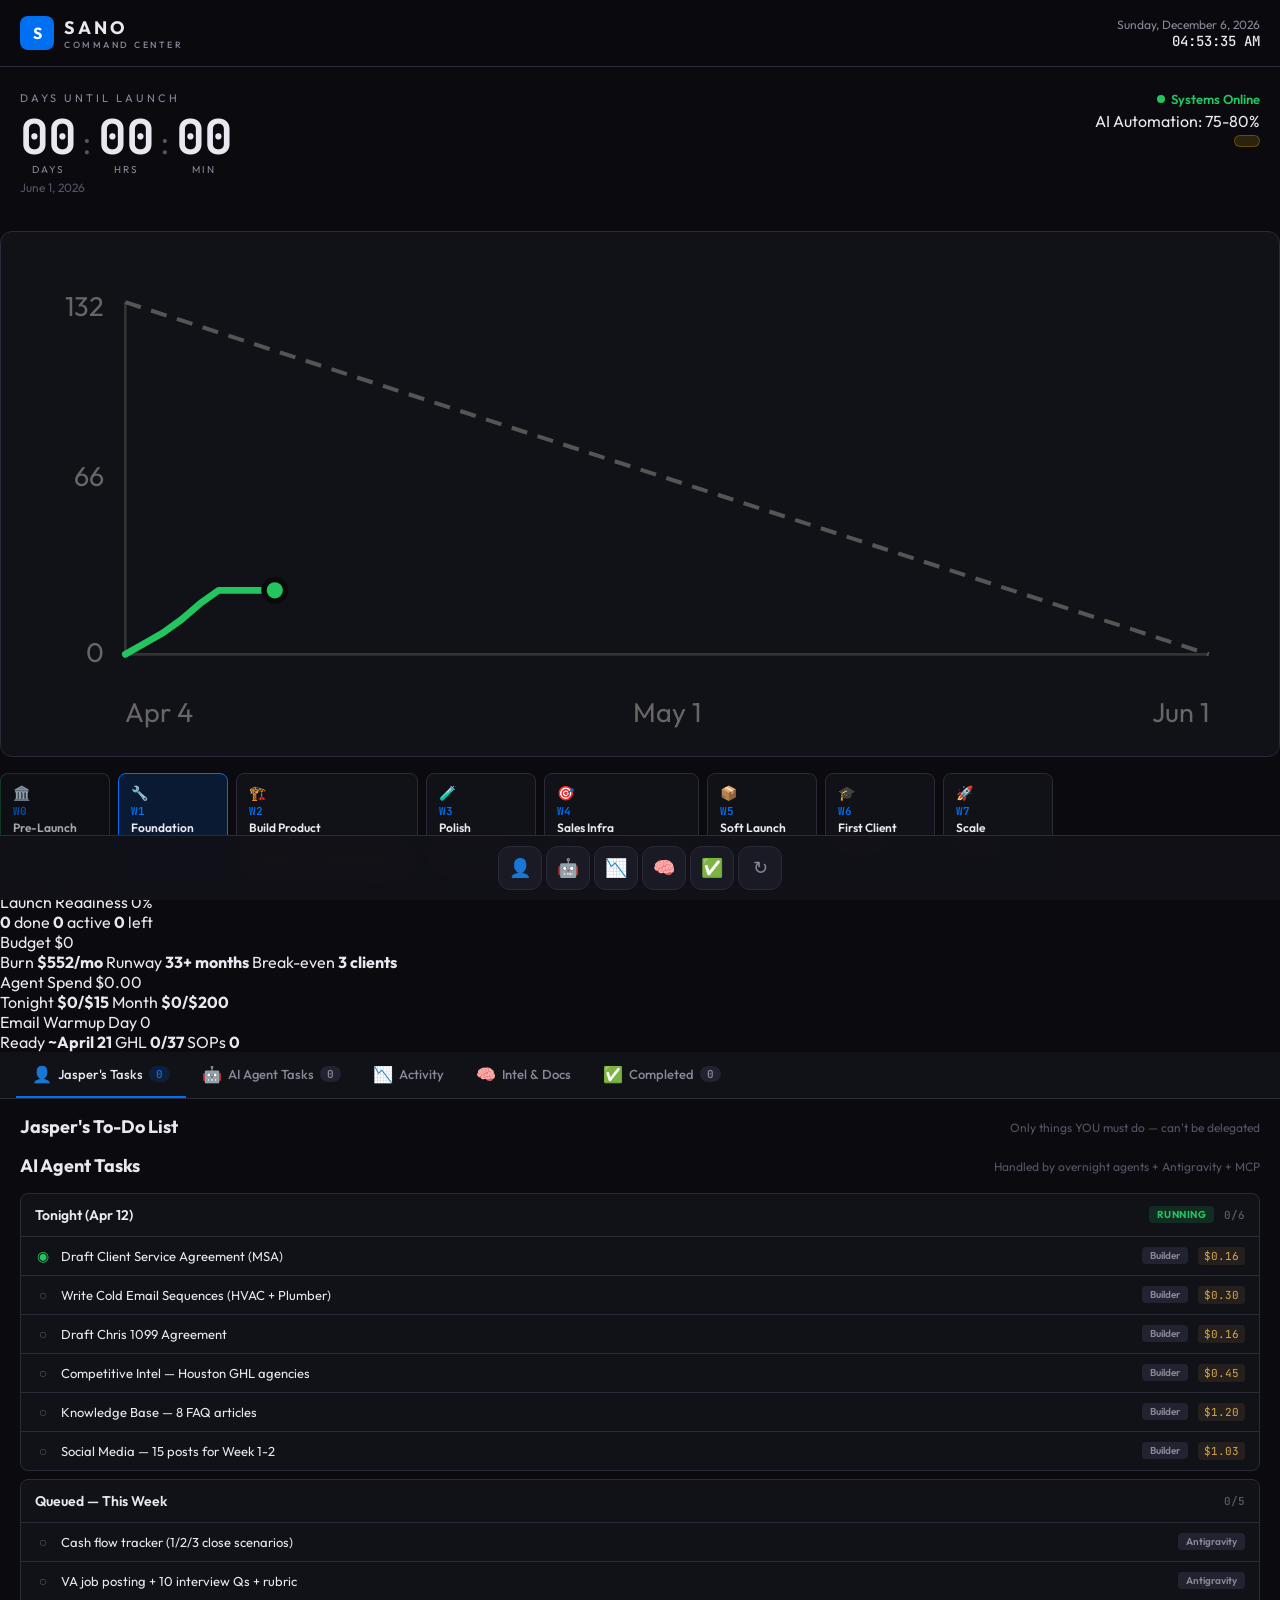
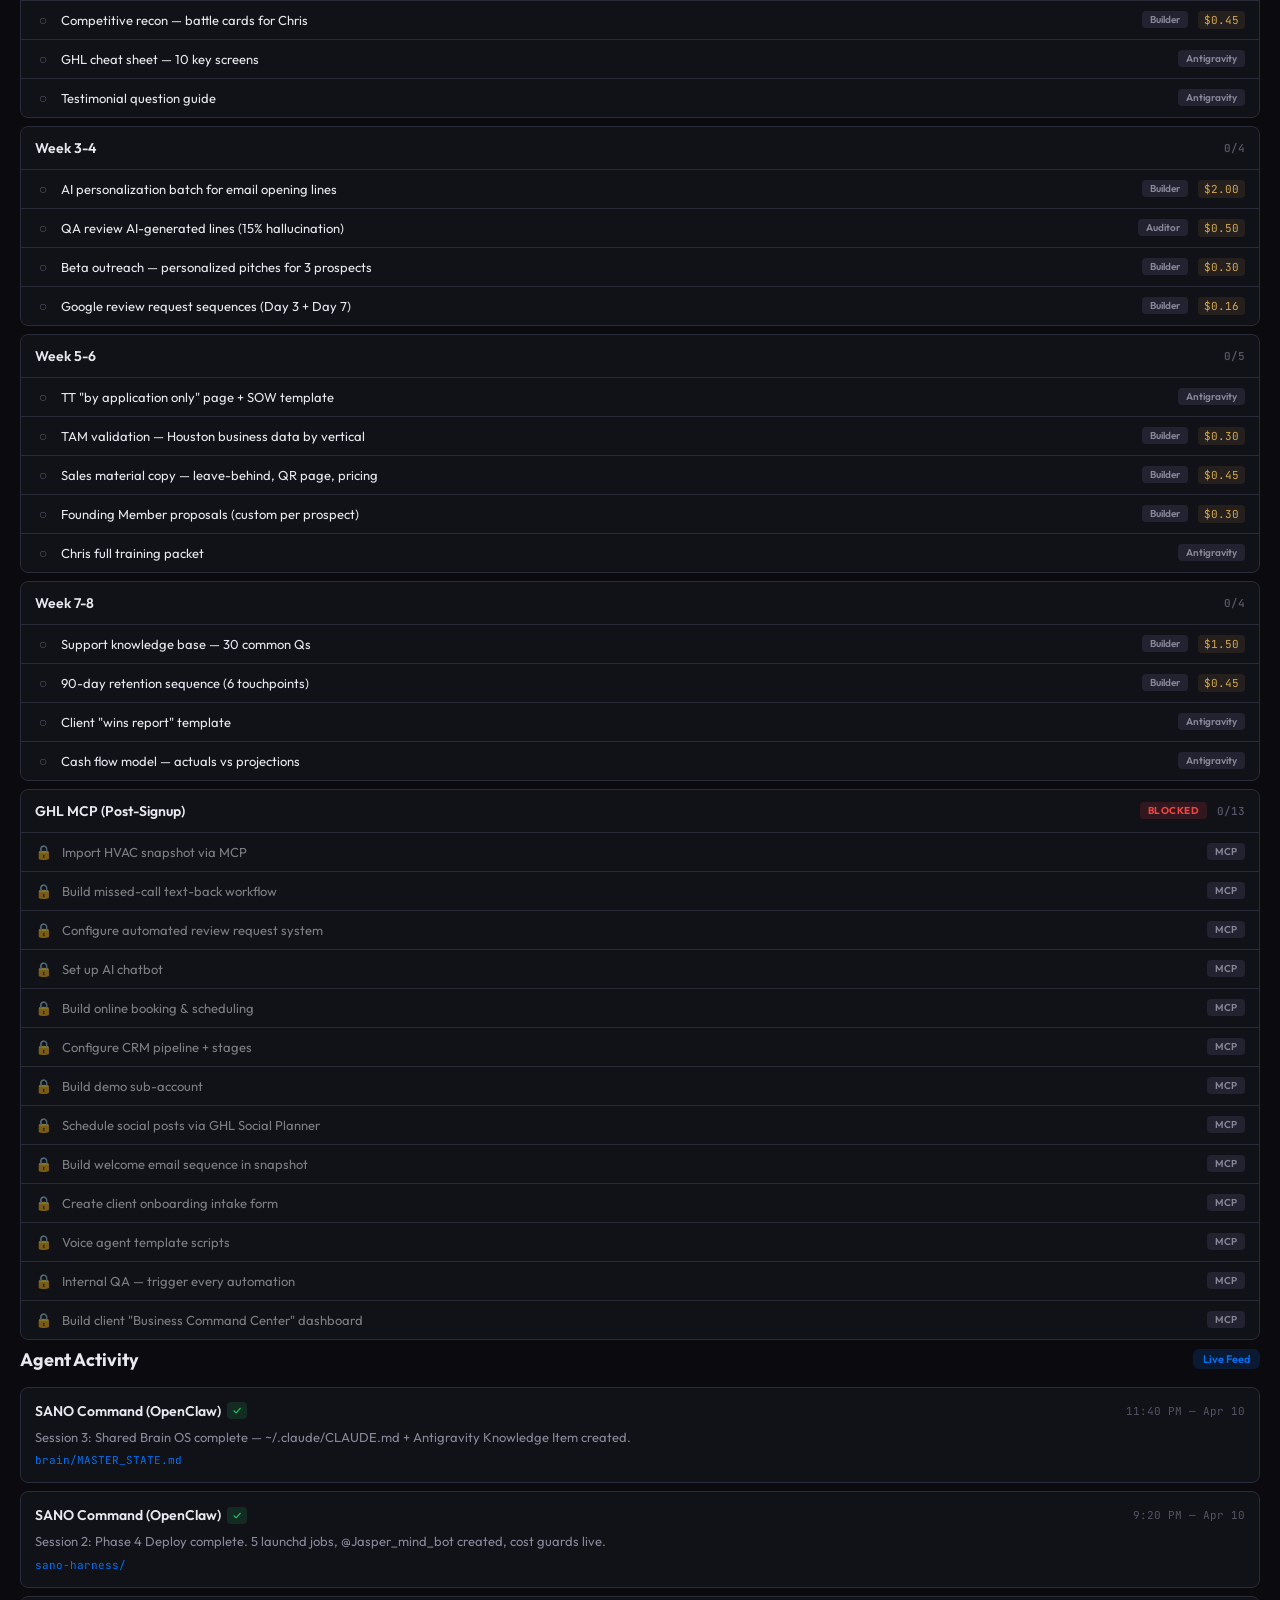
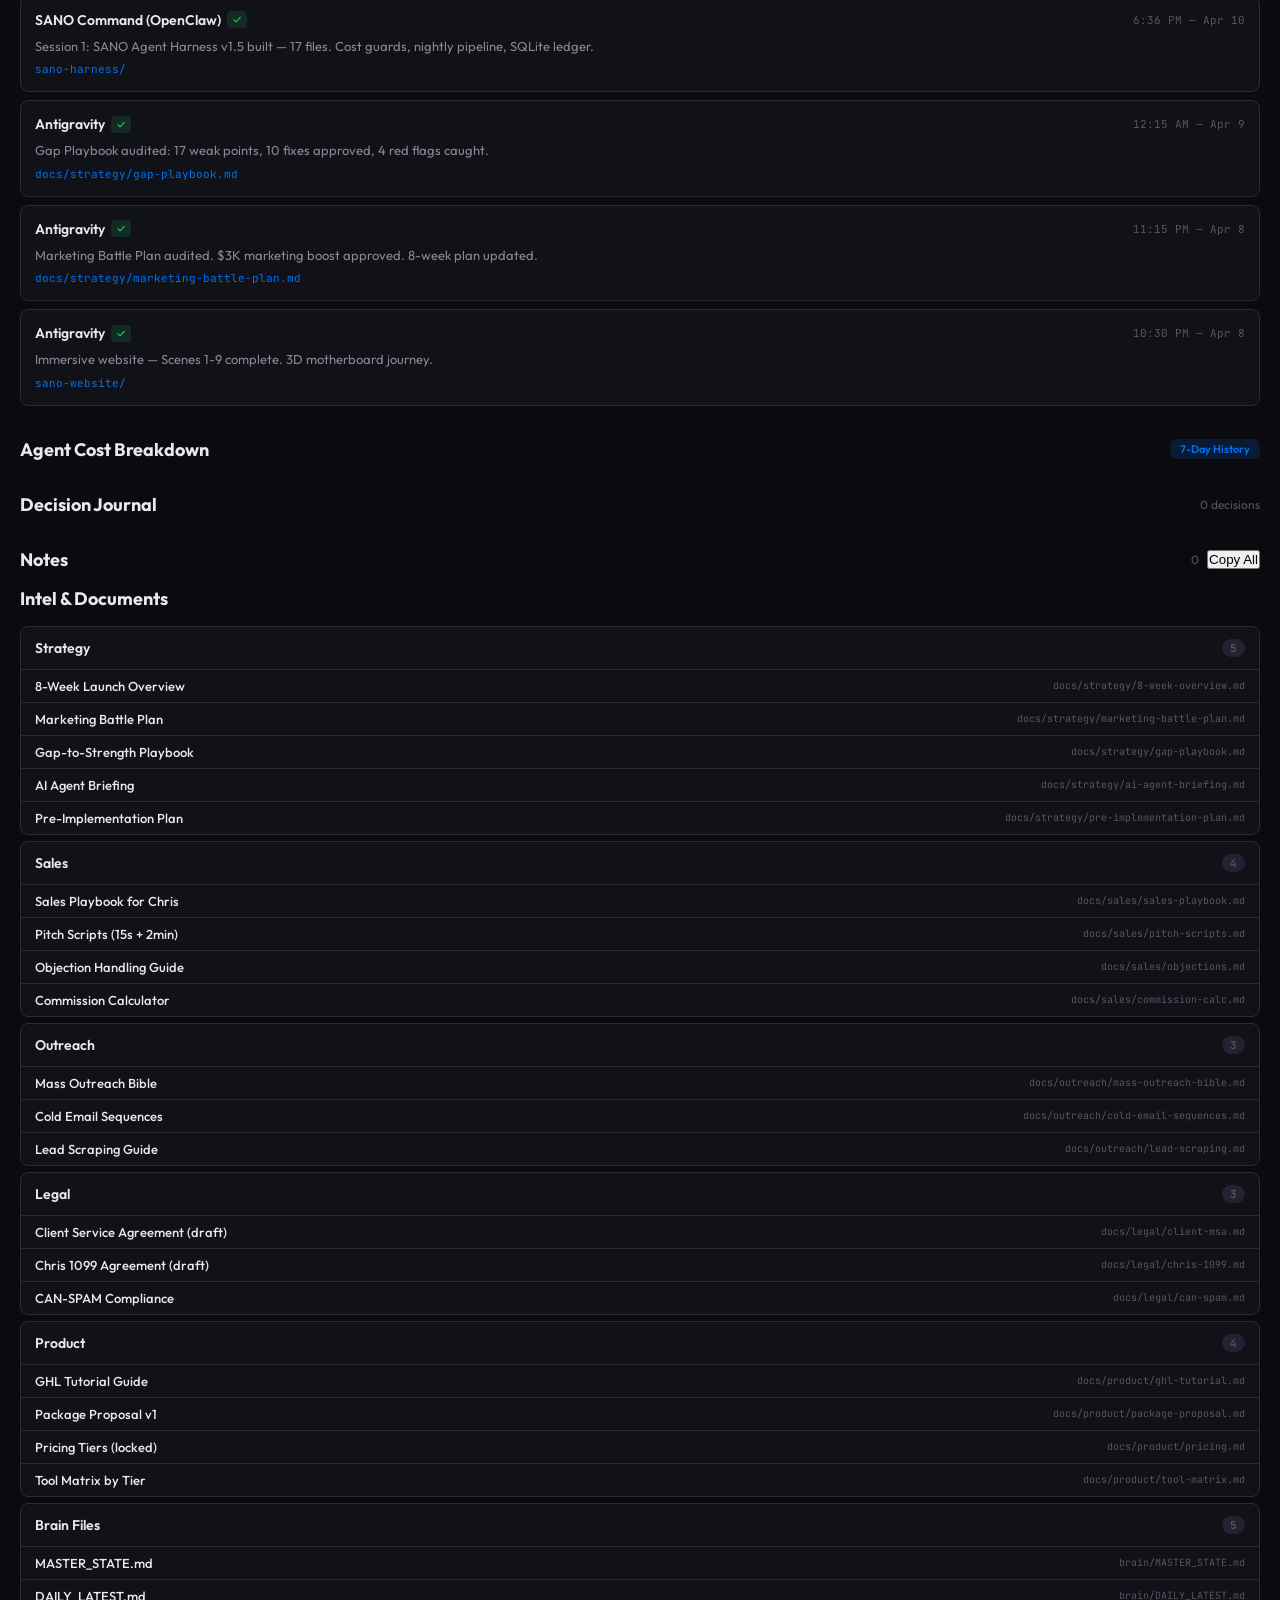
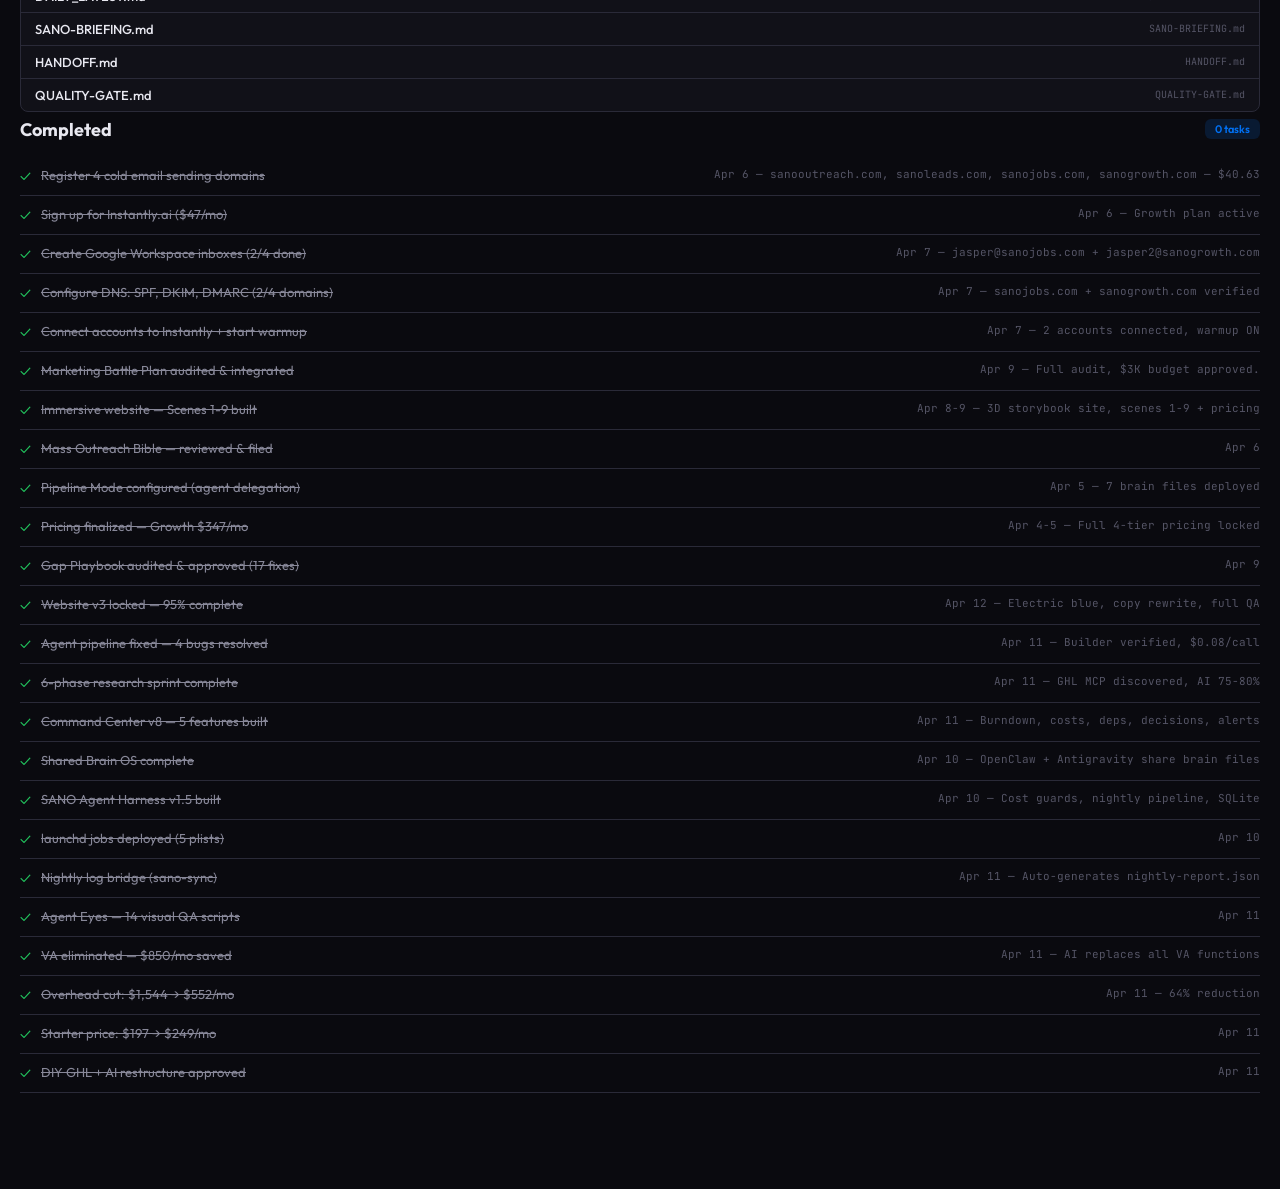
==== commit 51bbb7fb: "v8.0-restored: Exact source from live Cloudflare deploy (master.sano-command-center.pages.dev)" ====
--- a/index.html
+++ b/index.html
@@ -4,13 +4,12 @@
     <meta charset="UTF-8">
     <meta name="viewport" content="width=device-width, initial-scale=1.0, viewport-fit=cover">
     <title>SANO Solutions — Command Center</title>
-    <meta name="description" content="SANO Solutions internal command center — launch tracker, agent reports, and task management.">
+    <meta name="description" content="SANO Solutions internal command center — AI-first launch tracker with agent pipeline monitoring.">
     <link rel="preconnect" href="https://fonts.googleapis.com">
     <link href="https://fonts.googleapis.com/css2?family=Outfit:wght@300;400;500;600;700;800&family=JetBrains+Mono:wght@400;500;600&display=swap" rel="stylesheet">
     <link rel="stylesheet" href="styles.css">
 </head>
 <body>
-
     <!-- Header -->
     <header class="header">
         <div class="header-left">
@@ -28,8 +27,8 @@
         </div>
     </header>
 
-    <!-- ===================== ALERT PANEL ===================== -->
-    <section class="alert-panel" id="alertPanel"></section>
+    <!-- ===================== ALERT PANEL (Feature 5) ===================== -->
+    <div class="alert-panel" id="alertPanel"></div>
 
     <!-- ===================== HERO ===================== -->
     <section class="hero">
@@ -38,17 +37,17 @@
                 <div class="hero-label">Days Until Launch</div>
                 <div class="countdown-grid">
                     <div class="countdown-unit">
-                        <span class="countdown-number" id="countDays">00</span>
+                        <span class="countdown-number" id="countDays">--</span>
                         <span class="countdown-label">DAYS</span>
                     </div>
                     <span class="countdown-sep">:</span>
                     <div class="countdown-unit">
-                        <span class="countdown-number" id="countHours">00</span>
+                        <span class="countdown-number" id="countHours">--</span>
                         <span class="countdown-label">HRS</span>
                     </div>
                     <span class="countdown-sep">:</span>
                     <div class="countdown-unit">
-                        <span class="countdown-number" id="countMins">00</span>
+                        <span class="countdown-number" id="countMins">--</span>
                         <span class="countdown-label">MIN</span>
                     </div>
                 </div>
@@ -60,86 +59,73 @@
                     <span class="status-text">Systems Online</span>
                 </div>
                 <div class="hero-week" id="currentWeekLabel"></div>
-                <div class="hero-ai-pct">AI Automation: 75-80%</div>
-                <div class="hero-directive" id="heroDirective"></div>
-            </div>
-        </div>
-
-        <!-- Overnight Agents Card -->
-        <div class="overnight-card" id="overnightCard">
-            <div class="overnight-header">
-                <div class="overnight-title">
-                    <span class="overnight-icon">🌙</span>
-                    <span>Overnight Agents</span>
-                </div>
-                <div class="overnight-status" id="overnightStatus">
-                    <span class="overnight-status-dot"></span>
-                    <span>RUNNING NOW</span>
-                </div>
-            </div>
-            <div class="overnight-meta" id="overnightMeta"></div>
-            <div class="overnight-tasks" id="overnightTasks"></div>
-        </div>
-
-        <!-- Launch Burndown -->
-        <div class="burndown-card">
-            <div class="burndown-header">
-                <span class="burndown-title">📋 Launch Burndown</span>
-                <span class="burndown-badge" id="burndownBadge">ON PACE</span>
-            </div>
-            <div class="burndown-chart" id="burndownChart"></div>
-            <div class="burndown-stats" id="burndownStats"></div>
-        </div>
-
-        <!-- Week Timeline -->
-        <div class="week-strip">
-            <div class="week-timeline" id="weekTimeline"></div>
+                <div class="hero-automation">AI Automation: 75-80%</div>
+                <div class="directive-badge" id="directiveBadge"></div>
+            </div>
         </div>
     </section>
 
+    <!-- Overnight Report Card -->
+    <div id="overnightCard"></div>
+
+    <!-- Burndown Chart (Feature 1) -->
+    <div class="burndown-card" id="burndownChart"></div>
+
+    <!-- Week Timeline (Feature 3: Dependency Map) -->
+    <div class="week-strip">
+        <div class="week-timeline" id="weekTimeline"></div>
+    </div>
+
     <!-- ===================== KPI STRIP ===================== -->
-    <section class="kpi-strip">
-        <div class="kpi-card">
-            <div class="kpi-top">
-                <span class="kpi-label">Launch Readiness</span>
-                <span class="kpi-value" id="kpiReadiness">0%</span>
-            </div>
-            <div class="kpi-meta">
-                <span><strong id="kpiDone">0</strong> done</span>
-                <span><strong id="kpiActive">0</strong> active</span>
-                <span><strong id="kpiLeft">0</strong> left</span>
-            </div>
-        </div>
-        <div class="kpi-card">
-            <div class="kpi-top">
-                <span class="kpi-label">Budget</span>
-                <span class="kpi-value kpi-budget" id="kpiBudget">$0</span>
-            </div>
-            <div class="kpi-meta">
-                <span>Burn <strong id="kpiBurn">$0/mo</strong></span>
-                <span>Runway <strong id="kpiRunway">—</strong></span>
-                <span>Break-even <strong id="kpiBreakeven">—</strong></span>
-            </div>
-        </div>
-        <div class="kpi-card">
-            <div class="kpi-top">
-                <span class="kpi-label">Agent Spend</span>
-                <span class="kpi-value kpi-agent" id="kpiAgentSpend">$0</span>
-            </div>
-            <div class="kpi-meta">
-                <span>Tonight <strong id="kpiAgentTonight">$0/$15</strong></span>
-                <span>Month <strong id="kpiAgentMonth">$0/$200</strong></span>
-            </div>
-        </div>
-        <div class="kpi-card">
-            <div class="kpi-top">
-                <span class="kpi-label">Email Warmup</span>
-                <span class="kpi-value kpi-warmup" id="kpiWarmupDay">Day 0</span>
-            </div>
-            <div class="kpi-meta">
-                <span>Ready <strong id="kpiWarmupReady">—</strong></span>
-                <span>GHL <strong id="kpiGHL">0/37</strong></span>
-                <span>SOPs <strong id="kpiSOPs">0</strong></span>
+    <section class="health-strip">
+        <div class="health-item">
+            <div class="health-top">
+                <span class="health-label">Launch Readiness</span>
+                <span class="health-value" id="overallPercent">0%</span>
+            </div>
+            <div class="health-bar"><div class="health-bar-fill" id="overallBar"></div></div>
+            <div class="health-meta">
+                <span><strong id="completedCount">0</strong> done</span>
+                <span><strong id="runningCount">0</strong> active</span>
+                <span><strong id="remainingCount">0</strong> left</span>
+            </div>
+        </div>
+        <div class="health-divider"></div>
+        <div class="health-item">
+            <div class="health-top">
+                <span class="health-label">Budget</span>
+                <span class="health-value budget-remaining-val" id="budgetRemaining">$0</span>
+            </div>
+            <div class="health-bar"><div class="health-bar-fill budget-bar-fill" id="budgetBar"></div></div>
+            <div class="health-meta">
+                <span>Burn <strong id="budgetBurn">$552/mo</strong></span>
+                <span>Runway <strong id="budgetRunway">33+ months</strong></span>
+                <span>Break-even <strong>3 clients</strong></span>
+            </div>
+        </div>
+        <div class="health-divider"></div>
+        <div class="health-item">
+            <div class="health-top">
+                <span class="health-label">Agent Spend</span>
+                <span class="health-value" id="agentSpendTonight">$0.00</span>
+            </div>
+            <div class="health-bar"><div class="health-bar-fill" id="agentSpendBar"></div></div>
+            <div class="health-meta">
+                <span>Tonight <strong id="agentSpendLimit">$0/$15</strong></span>
+                <span>Month <strong id="agentSpendMonth">$0/$200</strong></span>
+            </div>
+        </div>
+        <div class="health-divider"></div>
+        <div class="health-item">
+            <div class="health-top">
+                <span class="health-label">Email Warmup</span>
+                <span class="health-value" id="warmupProgress">Day 0</span>
+            </div>
+            <div class="health-bar"><div class="health-bar-fill" id="warmupBar"></div></div>
+            <div class="health-meta">
+                <span>Ready <strong id="warmupReadyDate">~April 21</strong></span>
+                <span>GHL <strong id="ghlProgress">0/37</strong></span>
+                <span>SOPs <strong id="sopCount">0</strong></span>
             </div>
         </div>
     </section>
@@ -149,91 +135,103 @@
         <button class="tab-btn active" data-tab="jasper" onclick="switchTab('jasper')">
             <span class="tab-icon">👤</span>
             <span class="tab-label">Jasper's Tasks</span>
-            <span class="tab-count" id="tabCountJasper">0</span>
+            <span class="tab-count" id="jasperTaskCount">0</span>
         </button>
         <button class="tab-btn" data-tab="ai" onclick="switchTab('ai')">
             <span class="tab-icon">🤖</span>
             <span class="tab-label">AI Agent Tasks</span>
-            <span class="tab-count" id="tabCountAI">0</span>
+            <span class="tab-count" id="aiTaskCount">0</span>
         </button>
         <button class="tab-btn" data-tab="activity" onclick="switchTab('activity')">
-            <span class="tab-icon">◎</span>
+            <span class="tab-icon">📉</span>
             <span class="tab-label">Activity</span>
         </button>
         <button class="tab-btn" data-tab="intel" onclick="switchTab('intel')">
-            <span class="tab-icon">📚</span>
+            <span class="tab-icon">🧠</span>
             <span class="tab-label">Intel & Docs</span>
         </button>
         <button class="tab-btn" data-tab="completed" onclick="switchTab('completed')">
-            <span class="tab-icon">✓</span>
+            <span class="tab-icon">✅</span>
             <span class="tab-label">Completed</span>
-            <span class="tab-count" id="tabCountCompleted">0</span>
+            <span class="tab-count" id="completedTaskCount">0</span>
         </button>
     </nav>
 
     <!-- ===================== MAIN CONTENT ===================== -->
-    <main class="main">
-
+    <div class="main">
         <!-- TAB: Jasper's Tasks -->
-        <section class="tab-panel active" id="panel-jasper">
-            <div class="section-header">
-                <h2>Jasper's Tasks</h2>
+        <section class="tab-content active" id="tab-jasper">
+            <div class="section-header">
+                <h2>Jasper's To-Do List</h2>
                 <div class="priority-meta">
-                    <span class="time-badge" id="priorityTimeEstimate"></span>
-                    <span class="meta-text" id="priorityUpdated"></span>
-                </div>
-            </div>
-            <div class="priority-list" id="priorityList"></div>
+                    <span class="meta-text">Only things YOU must do — can't be delegated</span>
+                </div>
+            </div>
+            <div id="jasperTaskList"></div>
         </section>
 
         <!-- TAB: AI Agent Tasks -->
-        <section class="tab-panel" id="panel-ai">
+        <section class="tab-content" id="tab-ai">
             <div class="section-header">
                 <h2>AI Agent Tasks</h2>
-                <span class="meta-text">Handled by overnight agents + Antigravity + MCP</span>
-            </div>
-            <div class="ai-task-list" id="aiTaskList"></div>
+                <div class="priority-meta">
+                    <span class="meta-text">Handled by overnight agents + Antigravity + MCP</span>
+                </div>
+            </div>
+            <div id="aiTaskList"></div>
         </section>
 
         <!-- TAB: Activity -->
-        <section class="tab-panel" id="panel-activity">
+        <section class="tab-content" id="tab-activity">
             <div class="section-header">
                 <h2>Agent Activity</h2>
                 <span class="section-badge">Live Feed</span>
             </div>
-            <!-- Agent Cost Breakdown -->
-            <div class="cost-breakdown" id="costBreakdown"></div>
-            <!-- 7-Day Spend Chart -->
-            <div class="spend-chart-card" id="spendChartCard"></div>
-            <!-- Decision Journal -->
-            <div class="decision-journal">
-                <div class="decision-header">
-                    <h3>Decision Journal</h3>
-                    <div class="decision-filters" id="decisionFilters"></div>
-                </div>
-                <div class="decision-list" id="decisionList"></div>
-            </div>
-            <!-- Agent Feed -->
             <div class="agent-feed" id="agentFeed"></div>
+
+            <!-- Agent Cost Breakdown (Feature 2) -->
+            <div class="section-header" style="margin-top: 32px;">
+                <h2>Agent Cost Breakdown</h2>
+                <span class="section-badge">7-Day History</span>
+            </div>
+            <div id="agentCostBreakdown"></div>
+
+            <!-- Decision Journal (Feature 4) -->
+            <div class="section-header" style="margin-top: 32px;">
+                <h2>Decision Journal</h2>
+                <span class="meta-text" id="decisionCount">0 decisions</span>
+            </div>
+            <div class="decision-filter" id="decisionFilter"></div>
+            <div id="decisionLog"></div>
+
+            <!-- Notes -->
+            <div class="section-header" style="margin-top: 32px;">
+                <h2>Notes</h2>
+                <div style="display: flex; gap: 8px; align-items: center;">
+                    <span class="meta-text" id="commentCount">0</span>
+                    <button class="btn-sm" onclick="copyAllComments()">Copy All</button>
+                </div>
+            </div>
+            <div class="comment-feed" id="commentFeed"></div>
         </section>
 
         <!-- TAB: Intel & Docs -->
-        <section class="tab-panel" id="panel-intel">
-            <div class="section-header">
-                <h2>Intel & Docs</h2>
-            </div>
-            <div class="intel-list" id="intelList"></div>
+        <section class="tab-content" id="tab-intel">
+            <div class="section-header">
+                <h2>Intel & Documents</h2>
+            </div>
+            <div id="intelList"></div>
         </section>
 
         <!-- TAB: Completed -->
-        <section class="tab-panel" id="panel-completed">
+        <section class="tab-content" id="tab-completed">
             <div class="section-header">
                 <h2>Completed</h2>
-            </div>
-            <div class="completed-list" id="completedList"></div>
-        </section>
-
-    </main>
+                <span class="section-badge" id="completedBadge">0 tasks</span>
+            </div>
+            <div id="completedList"></div>
+        </section>
+    </div>
 
     <!-- Comment Modal -->
     <div class="comment-modal" id="commentModal">
@@ -242,9 +240,7 @@
                 <h3>Leave a Note</h3>
                 <button class="modal-close" onclick="closeComment()">✕</button>
             </div>
-            <div class="comment-modal-target">
-                Re: <span id="commentTarget"></span>
-            </div>
+            <div class="comment-modal-target">Re: <span id="commentTarget"></span></div>
             <textarea id="commentInput" class="comment-textarea" placeholder="Type your note here..." rows="4"></textarea>
             <div class="comment-modal-actions">
                 <button class="btn btn-primary" onclick="submitComment()">Save Note</button>
@@ -256,10 +252,10 @@
     <!-- Dock -->
     <nav class="dock">
         <button class="dock-btn" onclick="switchTab('jasper')" title="Tasks">👤</button>
-        <button class="dock-btn" onclick="switchTab('ai')" title="AI Tasks">🤖</button>
-        <button class="dock-btn" onclick="switchTab('activity')" title="Activity">◎</button>
-        <button class="dock-btn" onclick="switchTab('intel')" title="Intel">📚</button>
-        <button class="dock-btn" onclick="switchTab('completed')" title="Completed">✓</button>
+        <button class="dock-btn" onclick="switchTab('ai')" title="AI">🤖</button>
+        <button class="dock-btn" onclick="switchTab('activity')" title="Activity">📉</button>
+        <button class="dock-btn" onclick="switchTab('intel')" title="Intel">🧠</button>
+        <button class="dock-btn" onclick="switchTab('completed')" title="Done">✅</button>
         <button class="dock-btn" onclick="refreshDashboard()" title="Refresh">↻</button>
     </nav>
 
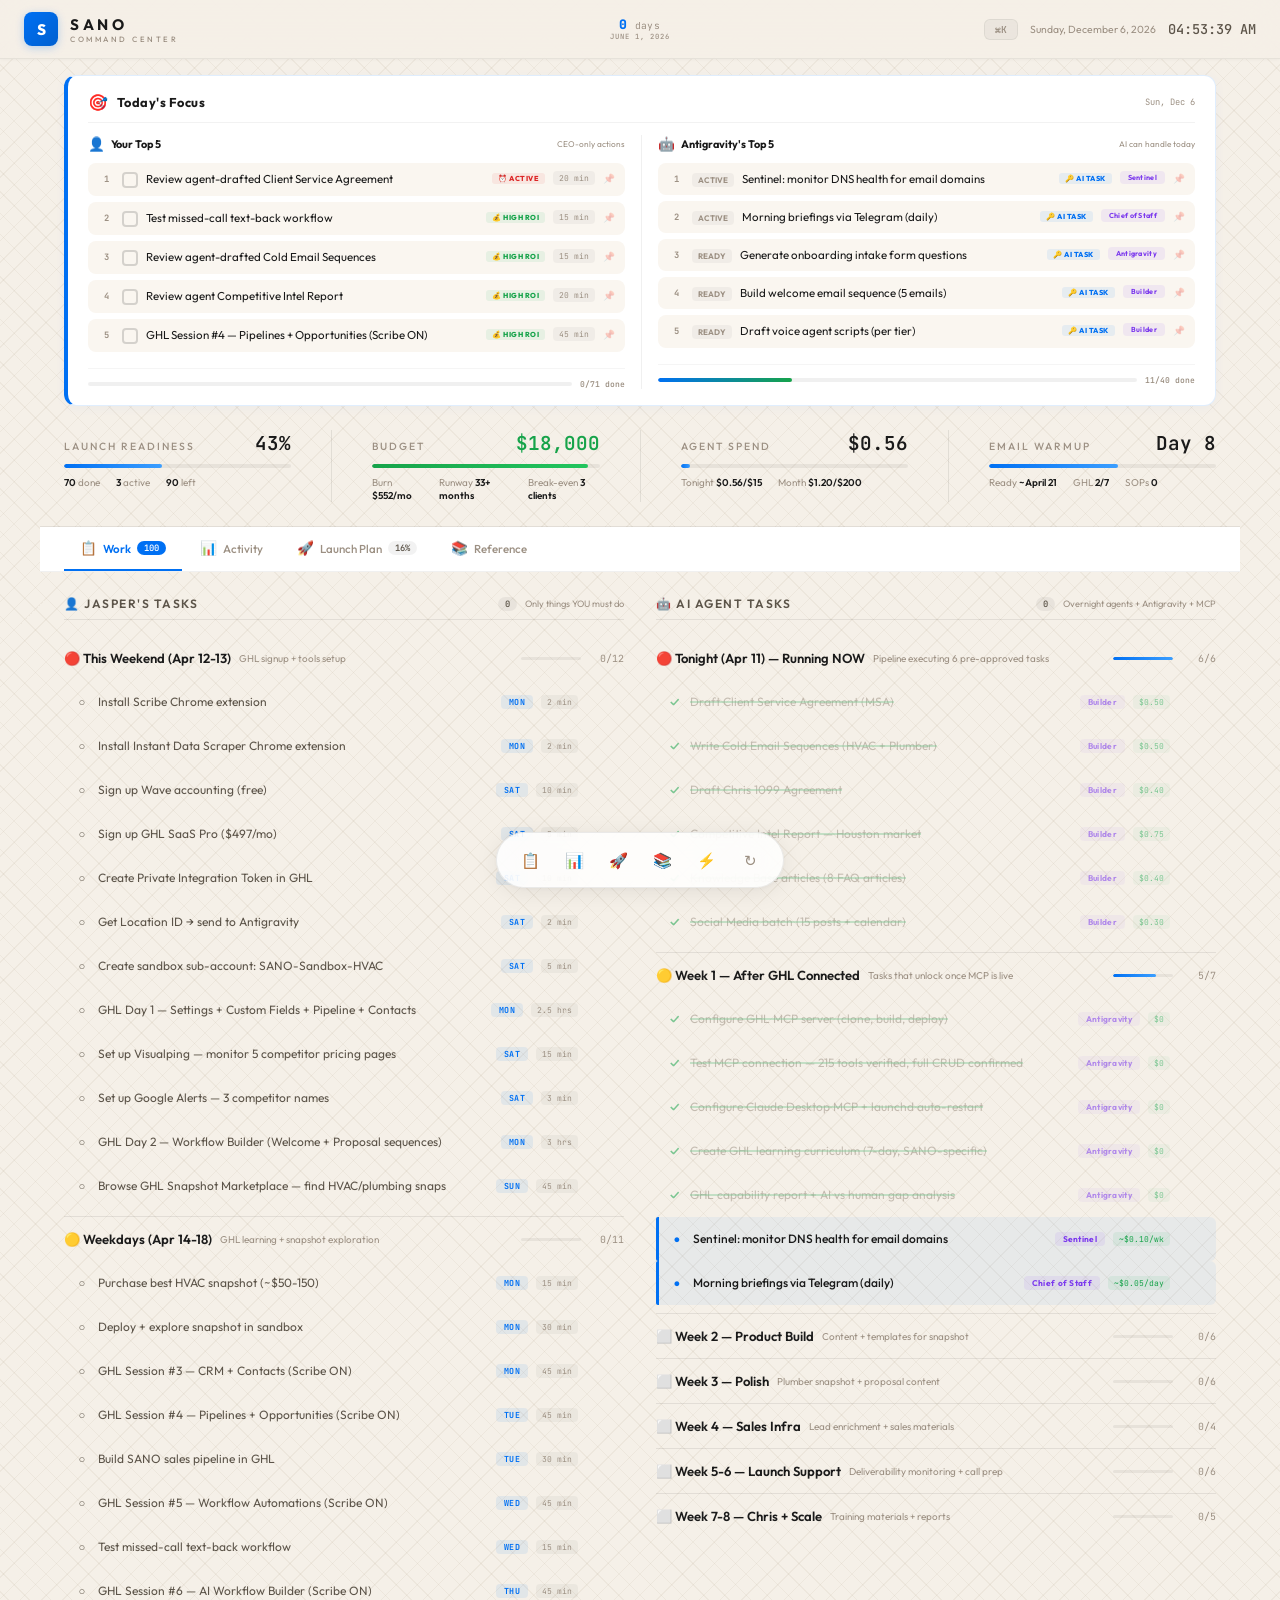
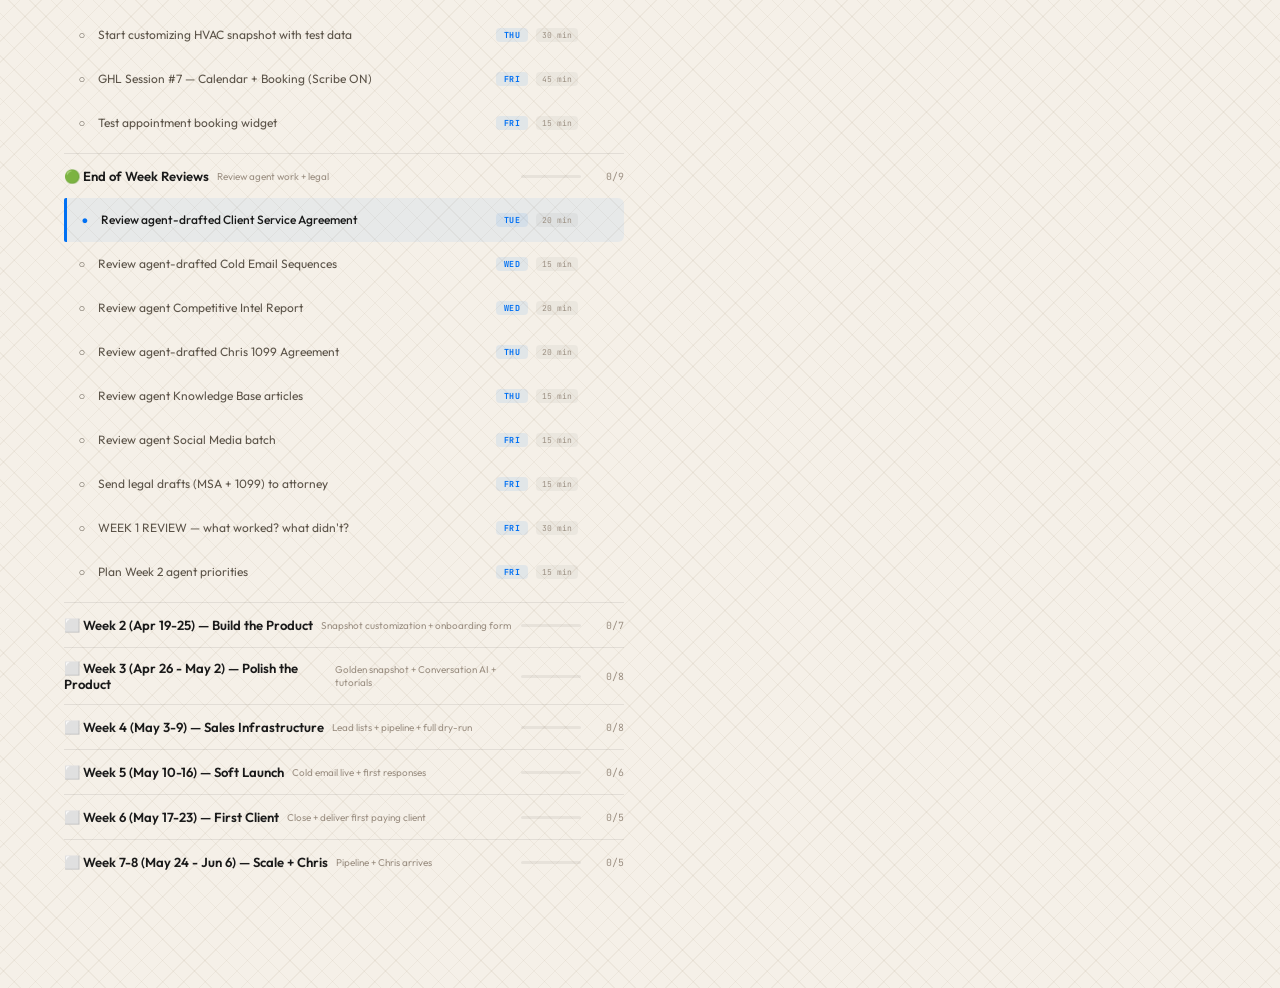
==== commit c31d7f1b: "Rename SANO Solutions → SANO Systems (D-0039)" ====
--- a/index.html
+++ b/index.html
@@ -3,11 +3,1835 @@
 <head>
     <meta charset="UTF-8">
     <meta name="viewport" content="width=device-width, initial-scale=1.0, viewport-fit=cover">
-    <title>SANO Solutions — Command Center</title>
-    <meta name="description" content="SANO Solutions internal command center — AI-first launch tracker with agent pipeline monitoring.">
+    <title>SANO Systems — Command Center</title>
+    <meta name="description" content="SANO Systems internal command center — AI-first launch tracker with agent pipeline monitoring.">
     <link rel="preconnect" href="https://fonts.googleapis.com">
     <link href="https://fonts.googleapis.com/css2?family=Outfit:wght@300;400;500;600;700;800&family=JetBrains+Mono:wght@400;500;600&display=swap" rel="stylesheet">
-    <link rel="stylesheet" href="styles.css">
+    <style>
+/* ============================================
+   SANO COMMAND CENTER v5.0
+   AI Mission Control — Design System
+   Claude-Inspired Warm Vanilla Theme
+   ============================================ */
+
+:root {
+    /* Functional palette */
+    --green: #16a34a;
+    --green-dim: rgba(22, 163, 74, 0.10);
+    --yellow: #ca8a04;
+    --yellow-dim: rgba(202, 138, 4, 0.08);
+    --red: #dc2626;
+    --red-dim: rgba(220, 38, 38, 0.08);
+    --blue: #0070F3;
+    --blue-dim: rgba(0, 112, 243, 0.08);
+    --ai-glow: rgba(0, 112, 243, 0.06);
+
+    /* Surfaces — warm vanilla inspired by Claude */
+    --bg-0: #f5f0e8;
+    --bg-1: #efe9df;
+    --bg-2: #ffffff;
+    --bg-3: #faf6f0;
+    --bg-hover: rgba(0, 0, 0, 0.03);
+
+    /* Cross-hatch pattern color */
+    --hatch-color: rgba(180, 165, 140, 0.12);
+
+    /* Text — dark on light */
+    --text-1: #1a1a1a;
+    --text-2: #5c5449;
+    --text-3: #9c9083;
+
+    /* Borders */
+    --border: rgba(0, 0, 0, 0.08);
+
+    /* Type */
+    --font: 'Outfit', sans-serif;
+    --mono: 'JetBrains Mono', monospace;
+
+    /* Spacing */
+    --space-xs: 4px;
+    --space-sm: 8px;
+    --space-md: 16px;
+    --space-lg: 24px;
+    --space-xl: 32px;
+    --space-2xl: 48px;
+
+    --radius: 10px;
+    --ease: cubic-bezier(0.16, 1, 0.3, 1);
+}
+
+*, *::before, *::after { margin: 0; padding: 0; box-sizing: border-box; }
+html { font-size: 16px; scroll-behavior: smooth; overflow-x: hidden; -webkit-text-size-adjust: 100%; }
+
+body {
+    font-family: var(--font);
+    background-color: var(--bg-0);
+    background-image:
+        repeating-linear-gradient(
+            45deg,
+            transparent,
+            transparent 14px,
+            var(--hatch-color) 14px,
+            var(--hatch-color) 15px
+        ),
+        repeating-linear-gradient(
+            -45deg,
+            transparent,
+            transparent 14px,
+            var(--hatch-color) 14px,
+            var(--hatch-color) 15px
+        );
+    color: var(--text-1);
+    -webkit-font-smoothing: antialiased;
+    padding-bottom: 80px;
+    overflow-x: hidden;
+}
+
+/* ---- HEADER ---- */
+.header {
+    position: sticky; top: 0; z-index: 100;
+    display: flex; align-items: center; justify-content: space-between;
+    padding: 12px var(--space-lg);
+    background: rgba(245, 240, 232, 0.88);
+    backdrop-filter: blur(24px) saturate(1.2);
+    border-bottom: 1px solid rgba(0,0,0,0.06);
+    box-shadow: 0 1px 3px rgba(0,0,0,0.03);
+}
+.header-center {
+    position: absolute; left: 50%; transform: translateX(-50%);
+    text-align: center; line-height: 1;
+}
+.header-countdown {
+    font-family: var(--mono); font-size: 0.82rem;
+    font-weight: 600; color: var(--text-1);
+    letter-spacing: 0.3px; white-space: nowrap;
+}
+.header-countdown .cd-number {
+    font-weight: 800; color: var(--blue);
+}
+.header-countdown .cd-unit {
+    font-weight: 400; font-size: 0.6rem;
+    color: var(--text-3); margin: 0 1px;
+}
+.header-countdown .cd-sep {
+    color: var(--text-3); opacity: 0.25; margin: 0 5px;
+    font-weight: 300;
+}
+.header-target {
+    font-family: var(--mono); font-size: 0.45rem; font-weight: 500;
+    color: var(--text-3); letter-spacing: 1px;
+    text-transform: uppercase; margin-top: 2px;
+}
+
+.logo { display: flex; align-items: center; gap: 12px; }
+.logo-icon {
+    width: 34px; height: 34px;
+    background: linear-gradient(135deg, #0070F3, #0060d0);
+    border-radius: 8px;
+    display: grid; place-items: center;
+    font-weight: 800; font-size: 0.95rem; color: white;
+    box-shadow: 0 2px 8px rgba(0, 112, 243, 0.25);
+}
+.logo-name { font-weight: 700; font-size: 0.95rem; letter-spacing: 3.5px; }
+.logo-sub { font-size: 0.48rem; letter-spacing: 2.5px; color: var(--text-3); font-weight: 500; display: block; }
+.header-right { display: flex; align-items: center; gap: 12px; text-align: right; }
+.cmdk-hint {
+    font-family: var(--mono); font-size: 0.6rem; font-weight: 600;
+    color: var(--text-3); background: rgba(0,0,0,0.04);
+    padding: 3px 10px; border-radius: 6px; cursor: pointer;
+    border: 1px solid rgba(0,0,0,0.06);
+    transition: all 0.15s;
+}
+.cmdk-hint:hover { background: rgba(0,112,243,0.08); color: var(--blue); border-color: rgba(0,112,243,0.15); }
+.date-display { font-size: 0.65rem; color: var(--text-3); }
+.time-display { font-family: var(--mono); font-size: 0.85rem; color: var(--text-2); font-weight: 500; }
+
+/* ---- COMPACT HERO ROW ---- */
+.hero-compact {
+    background: var(--bg-2);
+    border-bottom: 1px solid rgba(0,0,0,0.06);
+}
+.hero-compact-inner {
+    display: flex; align-items: center; justify-content: center;
+    padding: 14px var(--space-lg);
+    max-width: 1200px; margin: 0 auto;
+    gap: var(--space-lg);
+}
+.hc-section { display: flex; flex-direction: column; align-items: center; }
+.hc-divider { width: 1px; height: 36px; background: rgba(0,0,0,0.08); flex-shrink: 0; }
+
+/* Countdown */
+.hc-countdown-grid { display: flex; align-items: baseline; gap: 2px; }
+.hc-num { font-family: var(--mono); font-size: 1.6rem; font-weight: 700; color: var(--text-1); letter-spacing: -0.5px; }
+.hc-sep { font-size: 0.7rem; color: var(--text-3); font-weight: 500; margin: 0 1px; }
+.hc-meta { font-size: 0.52rem; color: var(--text-3); font-family: var(--mono); margin-top: 2px; }
+
+/* Momentum */
+.hc-momentum { min-width: 140px; align-items: center; }
+.hc-momentum-top { display: flex; align-items: center; gap: 8px; }
+.hc-day-count { font-family: var(--mono); font-size: 0.85rem; font-weight: 700; color: var(--text-1); letter-spacing: 1px; }
+.hc-streak {
+    font-size: 0.65rem; font-weight: 700;
+    background: linear-gradient(135deg, #ff6b2b, #ff9500);
+    color: white; padding: 2px 8px; border-radius: 10px;
+    box-shadow: 0 1px 4px rgba(255, 107, 43, 0.2);
+}
+.hc-momentum-stats { font-size: 0.55rem; color: var(--text-3); font-family: var(--mono); margin-top: 2px; }
+.hc-dot { margin: 0 3px; }
+
+/* Agent Dots */
+.hc-agents { min-width: 180px; }
+.hc-agent-dots { display: flex; gap: 12px; }
+.hc-agent-dot {
+    display: flex; align-items: center; gap: 4px;
+    font-size: 0.55rem; color: var(--text-3); font-family: var(--mono);
+}
+.hc-agent-dot .dot {
+    width: 7px; height: 7px; border-radius: 50%; flex-shrink: 0;
+}
+.dot-active { background: var(--green); box-shadow: 0 0 6px rgba(22,163,74,0.3); }
+.dot-idle { background: var(--yellow); opacity: 0.6; }
+.dot-offline { background: rgba(0,0,0,0.12); }
+
+/* Week Strip */
+.week-strip {
+    overflow-x: auto; -webkit-overflow-scrolling: touch;
+    padding: 0 var(--space-lg) 12px;
+    scrollbar-width: none; max-width: 1200px; margin: 0 auto;
+}
+.week-strip::-webkit-scrollbar { display: none; }
+.week-timeline { display: flex; gap: 6px; min-width: max-content; }
+.week-block {
+    padding: 8px 14px; border-radius: 8px;
+    border: 1px solid rgba(0,0,0,0.06); background: var(--bg-2);
+    cursor: pointer; transition: all 0.2s var(--ease);
+    display: flex; flex-direction: column; align-items: center; min-width: 90px;
+    box-shadow: 0 1px 3px rgba(0,0,0,0.03);
+}
+.week-block:hover { border-color: rgba(0,112,243,0.25); background: rgba(0,112,243,0.04); box-shadow: 0 2px 8px rgba(0,112,243,0.08); transform: translateY(-1px); }
+.week-block.active { border-color: rgba(0,112,243,0.3); background: rgba(0,112,243,0.06); box-shadow: 0 2px 8px rgba(0,112,243,0.1); }
+.week-block.done { border-color: rgba(22,163,74,0.2); background: rgba(22,163,74,0.04); }
+.week-block.done .week-num { color: var(--green); }
+.week-num { font-family: var(--mono); font-size: 0.55rem; color: var(--blue); font-weight: 600; letter-spacing: 1px; }
+.week-name { font-size: 0.65rem; font-weight: 600; white-space: nowrap; }
+.week-dates { font-size: 0.5rem; color: var(--text-3); font-family: var(--mono); }
+
+/* ---- HEALTH STRIP ---- */
+.health-strip {
+    display: flex; gap: 0; align-items: stretch;
+    padding: var(--space-lg);
+    max-width: 1200px; margin: 0 auto;
+    border-bottom: 1px solid var(--border);
+}
+.health-item { flex: 1; padding: 0 var(--space-lg); }
+.health-item:first-child { padding-left: 0; }
+.health-item:last-child { padding-right: 0; }
+.health-divider { width: 1px; background: var(--border); margin: 0 var(--space-md); flex-shrink: 0; }
+.health-top { display: flex; align-items: baseline; justify-content: space-between; margin-bottom: var(--space-sm); }
+.health-label { font-size: 0.65rem; letter-spacing: 2px; text-transform: uppercase; color: var(--text-3); font-weight: 500; }
+.health-value { font-family: var(--mono); font-size: 1.2rem; font-weight: 600; color: var(--text-1); }
+.health-bar { width: 100%; height: 4px; background: rgba(0,0,0,0.06); border-radius: 3px; overflow: hidden; margin-bottom: var(--space-sm); }
+.health-bar-fill { height: 100%; background: linear-gradient(90deg, var(--blue), #3b9eff); border-radius: 3px; transition: width 1.2s var(--ease); }
+.health-meta { display: flex; gap: var(--space-md); font-size: 0.62rem; color: var(--text-3); }
+.health-meta strong { color: var(--text-1); font-weight: 600; }
+
+/* Budget specific */
+.budget-remaining-val { color: var(--green) !important; }
+.budget-remaining-val.caution { color: var(--yellow) !important; }
+.budget-remaining-val.danger { color: var(--red) !important; }
+.budget-bar-fill { background: linear-gradient(90deg, var(--green), #22c55e); }
+.budget-bar-fill.caution { background: linear-gradient(90deg, var(--yellow), #eab308); }
+.budget-bar-fill.danger { background: linear-gradient(90deg, var(--red), #ef4444); }
+
+/* ---- MAIN CONTENT ---- */
+.main {
+    max-width: 1200px; margin: 0 auto;
+    padding: var(--space-lg);
+    display: flex; flex-direction: column; gap: var(--space-2xl);
+}
+
+/* ---- SECTIONS (no boxes) ---- */
+.section { position: relative; }
+.section-header {
+    display: flex; align-items: center; justify-content: space-between;
+    margin-bottom: var(--space-md); padding-bottom: var(--space-sm);
+    border-bottom: 1px solid var(--border); gap: var(--space-sm);
+}
+.section-header h2 {
+    font-size: 0.75rem; font-weight: 600; letter-spacing: 1.5px;
+    text-transform: uppercase; color: var(--text-2);
+}
+.section-badge {
+    font-size: 0.55rem; font-family: var(--mono); color: var(--text-3);
+    padding: 3px 10px; border: 1px solid rgba(0,0,0,0.06); border-radius: 20px;
+    background: var(--bg-3);
+}
+
+/* ---- PRIORITIES ---- */
+.priority-meta { display: flex; align-items: center; gap: var(--space-sm); flex-wrap: wrap; }
+.time-badge {
+    font-family: var(--mono); font-size: 0.62rem; font-weight: 500;
+    color: var(--blue); background: var(--blue-dim);
+    padding: 2px 8px; border-radius: 4px;
+}
+.meta-text { font-size: 0.58rem; color: var(--text-3); }
+.priority-list { display: flex; flex-direction: column; gap: 2px; }
+
+.priority-item { border-radius: 6px; overflow: hidden; transition: background 0.12s; }
+.priority-item:hover { background: var(--bg-hover); }
+.priority-row {
+    display: flex; align-items: center; gap: var(--space-sm);
+    padding: 10px 12px; cursor: pointer; min-height: 44px;
+}
+.priority-checkbox {
+    width: 18px; height: 18px; border: 2px solid rgba(0,0,0,0.15);
+    border-radius: 5px; flex-shrink: 0; cursor: pointer;
+    display: grid; place-items: center; transition: all 0.15s;
+}
+.priority-checkbox:hover { border-color: var(--blue); background: rgba(0,112,243,0.05); }
+.priority-text { flex: 1; font-size: 0.82rem; font-weight: 400; line-height: 1.4; }
+.priority-time {
+    font-family: var(--mono); font-size: 0.55rem; color: var(--text-3);
+    padding: 1px 6px; background: rgba(0,0,0,0.04); border-radius: 3px;
+}
+.priority-tag {
+    font-size: 0.5rem; font-weight: 600; letter-spacing: 0.5px;
+    padding: 2px 7px; border-radius: 3px; text-transform: uppercase;
+}
+.tag-critical { background: var(--red-dim); color: var(--red); }
+.tag-high { background: var(--yellow-dim); color: var(--yellow); }
+.tag-medium { background: var(--blue-dim); color: var(--blue); }
+
+.priority-expand { font-size: 0.65rem; color: var(--text-3); transition: transform 0.2s var(--ease); }
+.priority-expand.rotated { transform: rotate(90deg); color: var(--blue); }
+
+/* Priority done */
+.priority-item.priority-done .priority-checkbox {
+    background: var(--green); border-color: var(--green);
+    box-shadow: 0 1px 3px rgba(22,163,74,0.2);
+}
+.priority-item.priority-done .priority-checkbox::after { content: '✓'; color: white; font-size: 0.6rem; font-weight: 800; }
+.priority-item.priority-done .priority-text {
+    text-decoration: line-through;
+    text-decoration-color: rgba(22,163,74,0.4);
+    text-decoration-thickness: 1.5px;
+    color: var(--text-3);
+}
+.priority-item.priority-done { opacity: 0.5; }
+.priority-item.priority-critical { border-left: 3px solid var(--red); }
+.priority-item.priority-high { border-left: 3px solid var(--yellow); }
+.priority-item.priority-medium { border-left: 3px solid var(--blue); }
+
+/* Priority steps */
+.priority-steps { max-height: 0; overflow: hidden; transition: max-height 0.3s var(--ease); }
+.priority-steps.open { max-height: 500px; padding: 0 12px 12px; }
+.steps-inner {
+    background: var(--bg-3); border: 1px solid var(--border);
+    border-radius: 6px; padding: 12px;
+}
+.step-item {
+    display: flex; align-items: flex-start; gap: 8px;
+    padding: 5px 0; font-size: 0.75rem; color: var(--text-2); line-height: 1.5;
+}
+.step-item + .step-item { border-top: 1px solid rgba(0,0,0,0.04); }
+.step-num {
+    width: 18px; height: 18px; background: var(--blue-dim);
+    border: 1px solid rgba(59,130,246,0.12); border-radius: 50%;
+    display: grid; place-items: center;
+    font-size: 0.52rem; font-weight: 600; color: var(--blue); flex-shrink: 0; margin-top: 2px;
+}
+.step-done .step-num { background: var(--green-dim); border-color: rgba(52,199,89,0.15); color: var(--green); }
+
+/* ---- AGENT FEED ---- */
+.agent-feed { display: flex; flex-direction: column; gap: 0; }
+.agent-report {
+    padding: 14px 0; border-bottom: 1px solid rgba(0,0,0,0.05);
+    position: relative; padding-left: 16px;
+}
+.agent-report::before {
+    content: ''; position: absolute; left: 0; top: 20px;
+    width: 5px; height: 5px; background: var(--blue); border-radius: 50%;
+    box-shadow: 0 0 0 2px rgba(0,112,243,0.15);
+}
+.agent-report:last-child { border-bottom: none; }
+.agent-report-header { display: flex; align-items: center; justify-content: space-between; margin-bottom: 4px; }
+.agent-name { font-weight: 600; font-size: 0.78rem; }
+.agent-status { font-size: 0.6rem; margin-left: 4px; }
+.status-complete { color: var(--green); }
+.status-running { color: var(--yellow); }
+.status-failed { color: var(--red); }
+.agent-time { font-size: 0.55rem; font-family: var(--mono); color: var(--text-3); }
+.agent-message { font-size: 0.75rem; color: var(--text-2); line-height: 1.55; }
+.agent-file-link { font-size: 0.62rem; font-family: var(--mono); color: var(--text-3); margin-top: 6px; display: block; }
+
+/* ---- CHECKLIST ---- */
+.checklist-sections { display: flex; flex-direction: column; gap: 0; }
+.checklist-section { border-bottom: 1px solid var(--border); }
+.checklist-section:last-child { border-bottom: none; }
+.checklist-section-header {
+    display: flex; align-items: center; justify-content: space-between;
+    padding: 10px 0; cursor: pointer; min-height: 40px;
+    transition: all 0.12s;
+}
+.checklist-section-header:hover { opacity: 0.8; }
+.checklist-section-title { font-size: 0.78rem; font-weight: 500; }
+.week-tag {
+    font-size: 0.5rem; font-family: var(--mono); color: var(--blue);
+    padding: 1px 6px; background: var(--blue-dim); border-radius: 3px;
+    margin-left: 6px;
+}
+.checklist-section-progress { display: flex; align-items: center; gap: 8px; }
+.mini-progress-bar { width: 60px; height: 3px; background: rgba(0,0,0,0.06); border-radius: 2px; overflow: hidden; }
+.mini-progress-fill { height: 100%; background: linear-gradient(90deg, var(--blue), #3b9eff); border-radius: 2px; transition: width 0.6s var(--ease); }
+.checklist-section-percent { font-family: var(--mono); font-size: 0.62rem; color: var(--text-3); min-width: 30px; text-align: right; }
+
+.checklist-items { display: none; padding: 0 0 8px; }
+.checklist-items.open { display: block; }
+.checklist-item {
+    display: flex; align-items: center; gap: 6px;
+    padding: 6px 8px; font-size: 0.72rem; color: var(--text-2);
+    cursor: pointer; border-radius: 4px; transition: background 0.12s; min-height: 32px;
+}
+.checklist-item:hover { background: var(--bg-hover); }
+.checklist-item.done { color: var(--text-3); text-decoration: line-through; text-decoration-color: rgba(22,163,74,0.35); text-decoration-thickness: 1.5px; }
+.check-icon { font-size: 0.65rem; width: 16px; text-align: center; flex-shrink: 0; }
+
+/* ---- APPROVALS ---- */
+
+.bottom-row { display: grid; grid-template-columns: 1fr 1fr; gap: var(--space-2xl); }
+.approval-count-badge {
+    font-family: var(--mono); font-size: 0.72rem; font-weight: 600;
+    color: var(--yellow); background: var(--yellow-dim);
+    padding: 1px 8px; border-radius: 4px;
+}
+.approval-list { display: flex; flex-direction: column; gap: 10px; }
+.approval-item {
+    padding: 16px; background: var(--bg-2); border-radius: 10px;
+    border-left: 3px solid rgba(202,138,4,0.3);
+    box-shadow: 0 1px 4px rgba(0,0,0,0.04);
+}
+.approval-title { font-weight: 600; font-size: 0.8rem; margin-bottom: 4px; }
+.approval-desc { font-size: 0.72rem; color: var(--text-2); margin-bottom: 12px; line-height: 1.5; }
+.approval-actions { display: flex; gap: 6px; flex-wrap: wrap; }
+
+/* ---- NOTES ---- */
+.comment-feed { display: flex; flex-direction: column; gap: 4px; max-height: 320px; overflow-y: auto; }
+.comment-item {
+    padding: 10px 14px; border-radius: 8px;
+    border-left: 3px solid rgba(0,0,0,0.06);
+    background: var(--bg-2);
+    box-shadow: 0 1px 2px rgba(0,0,0,0.03);
+}
+.comment-item.comment-decision { border-left-color: var(--yellow); background: rgba(202,138,4,0.04); }
+.comment-header { display: flex; justify-content: space-between; margin-bottom: 2px; font-size: 0.6rem; color: var(--text-3); }
+.comment-text { font-size: 0.72rem; color: var(--text-2); line-height: 1.5; }
+.comment-time { font-family: var(--mono); font-size: 0.52rem; }
+
+/* ---- BUTTONS ---- */
+.btn {
+    padding: 7px 14px; border-radius: 6px; font-size: 0.68rem;
+    font-weight: 600; border: none; cursor: pointer;
+    font-family: var(--font); transition: all 0.12s; min-height: 34px;
+}
+.btn-primary { background: linear-gradient(135deg, #0070F3, #0060d0); color: white; box-shadow: 0 2px 6px rgba(0,112,243,0.2); }
+.btn-primary:hover { opacity: 0.9; box-shadow: 0 3px 10px rgba(0,112,243,0.25); transform: translateY(-1px); }
+.btn-ghost { background: transparent; color: var(--text-2); border: 1px solid rgba(0,0,0,0.1); }
+.btn-ghost:hover { border-color: var(--text-2); background: rgba(0,0,0,0.02); }
+.btn-approve { background: linear-gradient(135deg, var(--green), #22c55e); color: white; font-size: 0.65rem; padding: 6px 14px; border: none; border-radius: 6px; cursor: pointer; font-weight: 600; font-family: var(--font); box-shadow: 0 2px 6px rgba(22,163,74,0.2); }
+.btn-approve:hover { opacity: 0.9; transform: translateY(-1px); }
+.btn-review { background: rgba(0,112,243,0.06); color: var(--blue); font-size: 0.65rem; padding: 6px 14px; border: 1px solid rgba(0,112,243,0.15); border-radius: 6px; cursor: pointer; font-weight: 600; font-family: var(--font); }
+.btn-reject { background: transparent; color: var(--text-3); font-size: 0.65rem; padding: 6px 14px; border: 1px solid rgba(0,0,0,0.08); border-radius: 6px; cursor: pointer; font-weight: 500; font-family: var(--font); }
+.btn-reject:hover { border-color: var(--red); color: var(--red); background: rgba(220,38,38,0.04); }
+.btn-sm {
+    font-size: 0.58rem; padding: 3px 8px; border: 1px solid var(--border);
+    background: transparent; color: var(--text-3); border-radius: 4px;
+    cursor: pointer; font-family: var(--font); font-weight: 500;
+}
+.btn-sm:hover { border-color: var(--blue); color: var(--blue); }
+
+/* Comment button */
+.comment-btn-sm {
+    background: none; border: none; cursor: pointer;
+    font-size: 0.65rem; opacity: 0; color: var(--text-3);
+    transition: opacity 0.12s; padding: 4px; min-width: 28px; min-height: 28px;
+    display: grid; place-items: center; flex-shrink: 0;
+}
+.priority-row:hover .comment-btn-sm,
+.agent-report:hover .comment-btn-sm,
+.checklist-item:hover .comment-btn-sm { opacity: 0.35; }
+.comment-btn-sm:hover { opacity: 1 !important; color: var(--blue); }
+
+/* ---- MODAL ---- */
+.comment-modal {
+    position: fixed; inset: 0; z-index: 1000;
+    display: grid; place-items: center;
+    background: rgba(0,0,0,0.3);
+    backdrop-filter: blur(10px);
+    opacity: 0; pointer-events: none; transition: opacity 0.2s;
+}
+.comment-modal.open { opacity: 1; pointer-events: all; }
+.comment-modal-content {
+    background: var(--bg-2); border: 1px solid rgba(0,0,0,0.08);
+    border-radius: 14px; padding: var(--space-lg);
+    width: 90%; max-width: 440px;
+    transform: translateY(12px); transition: transform 0.2s var(--ease);
+    box-shadow: 0 20px 60px rgba(0,0,0,0.12), 0 0 0 1px rgba(0,0,0,0.04);
+}
+.comment-modal.open .comment-modal-content { transform: translateY(0); }
+.comment-modal-header { display: flex; justify-content: space-between; align-items: center; margin-bottom: var(--space-md); }
+.comment-modal-header h3 { font-size: 0.85rem; font-weight: 600; }
+.modal-close {
+    background: none; border: none; color: var(--text-3);
+    font-size: 0.9rem; cursor: pointer; padding: 8px;
+    border-radius: 4px; min-width: 44px; min-height: 44px;
+    display: grid; place-items: center;
+}
+.modal-close:hover { color: var(--text-1); background: var(--bg-hover); }
+
+.comment-modal-target { font-size: 0.7rem; color: var(--text-3); margin-bottom: 12px; }
+.comment-textarea {
+    width: 100%; background: var(--bg-3); border: 1px solid var(--border);
+    border-radius: 6px; color: var(--text-1); font-family: var(--font);
+    font-size: 16px; padding: 12px; resize: vertical; margin-bottom: 12px;
+}
+.comment-textarea:focus { outline: none; border-color: var(--blue); box-shadow: 0 0 0 2px var(--blue-dim); }
+.comment-modal-actions { display: flex; gap: 6px; justify-content: flex-end; }
+
+/* ---- DOCK ---- */
+.dock {
+    position: fixed; bottom: 16px; left: 50%; transform: translateX(-50%);
+    display: flex; gap: 2px; padding: 6px 12px;
+    background: rgba(255, 255, 255, 0.85); backdrop-filter: blur(20px) saturate(1.3);
+    border: 1px solid rgba(0,0,0,0.08); border-radius: 28px;
+    z-index: 50; box-shadow: 0 4px 24px rgba(0,0,0,0.08), 0 1px 4px rgba(0,0,0,0.04);
+}
+.dock-btn {
+    width: 42px; height: 42px; background: transparent; border: none;
+    color: var(--text-3); font-size: 0.95rem; cursor: pointer;
+    border-radius: 20px; transition: all 0.15s; display: grid; place-items: center;
+    font-family: var(--font);
+}
+.dock-btn:hover { background: rgba(0,112,243,0.08); color: var(--text-1); transform: scale(1.1); }
+
+/* ---- TOAST ---- */
+.toast {
+    position: fixed; bottom: 72px; left: 50%;
+    transform: translateX(-50%) translateY(12px);
+    background: var(--bg-2); border: 1px solid var(--green);
+    color: var(--green); padding: 6px 16px;
+    border-radius: 6px; font-size: 0.7rem; font-weight: 500;
+    opacity: 0; transition: all 0.2s var(--ease); z-index: 200;
+    box-shadow: 0 4px 12px rgba(0,0,0,0.08);
+}
+.toast.show { opacity: 1; transform: translateX(-50%) translateY(0); }
+
+/* ---- EMPTY STATE ---- */
+.empty-state { padding: 24px 0; text-align: center; color: var(--text-3); font-size: 0.75rem; font-weight: 300; }
+
+/* ---- HIGHLIGHT ---- */
+@keyframes flash { 0% { box-shadow: 0 0 0 0 var(--blue); } 50% { box-shadow: 0 0 16px var(--blue-dim); } 100% { box-shadow: none; } }
+.section-highlight { animation: flash 1.2s ease-out; }
+
+/* ============================================
+   RESPONSIVE — Mobile-First Optimization
+   ============================================ */
+
+/* Tablet */
+@media (max-width: 768px) {
+    .health-strip {
+        display: grid;
+        grid-template-columns: 1fr 1fr;
+        gap: var(--space-md);
+        padding: var(--space-md);
+    }
+    .health-divider { display: none; }
+    .health-item { padding: 0; }
+
+    .tab-label { display: none; }
+    .tab-btn { padding: 10px 14px; }
+    .tab-icon { font-size: 1rem; }
+
+    .decision-item { flex-wrap: wrap; }
+    .decision-impact { margin-left: 62px; }
+
+    .overnight-card { padding: 0 var(--space-md) 12px; }
+}
+
+/* Phone */
+@media (max-width: 640px) {
+    body { padding-bottom: 80px; }
+
+    /* Header — compact */
+    .header { padding: 8px var(--space-md); }
+    .logo-icon { width: 28px; height: 28px; font-size: 0.8rem; border-radius: 6px; }
+    .logo-name { font-size: 0.85rem; letter-spacing: 3px; }
+    .logo-sub { font-size: 0.42rem; letter-spacing: 2px; }
+    .date-display { font-size: 0.55rem; }
+    .time-display { font-size: 0.72rem; }
+
+    /* Hero — compact and centered */
+    .hero-inner {
+        flex-direction: column; text-align: center;
+        gap: 8px; padding: 16px var(--space-md) 8px;
+    }
+    .hero-label { font-size: 0.5rem; letter-spacing: 2.5px; margin-bottom: 4px; }
+    .hero-status { text-align: center; }
+    .status-row { justify-content: center; }
+    .countdown-number { font-size: 2.4rem; }
+    .countdown-sep { font-size: 1.2rem; }
+    .countdown-label { font-size: 0.42rem; }
+    .hero-target { font-size: 0.55rem; margin-top: 2px; }
+    .hero-week { font-size: 0.58rem; }
+    .hero-automation { font-size: 0.48rem; }
+    .directive-badge { margin-top: 4px; }
+    .dir-badge { font-size: 0.5rem; padding: 2px 6px; }
+
+    /* Overnight card — tighter */
+    .overnight-card { padding: 0 var(--space-md) 8px; }
+    .overnight-inner { padding: 10px 14px; }
+    .overnight-title { font-size: 0.7rem; }
+    .overnight-status { font-size: 0.52rem; }
+    .overnight-stats { font-size: 0.55rem; gap: var(--space-md); margin-bottom: 8px; }
+    .overnight-deliverables { flex-direction: column; gap: 4px; }
+    .overnight-del { font-size: 0.55rem; padding: 4px 8px; }
+
+    /* Week Timeline */
+    .week-strip { padding: 0 var(--space-md) 8px; }
+    .week-block { min-width: 72px; padding: 5px 10px; }
+    .week-num { font-size: 0.48rem; }
+    .week-name { font-size: 0.58rem; }
+    .week-dates { font-size: 0.42rem; }
+
+/* KPI Strip — 2x2 grid */
+    .health-strip {
+        display: grid;
+        grid-template-columns: 1fr 1fr;
+        gap: 10px;
+        padding: 12px var(--space-md);
+    }
+    .health-divider { display: none; }
+    .health-item { padding: 0; }
+    .health-label { font-size: 0.55rem; letter-spacing: 1.5px; }
+    .health-value { font-size: 1.1rem; }
+    .health-bar { height: 2px; margin-bottom: 4px; }
+    .health-meta { font-size: 0.52rem; gap: var(--space-sm); flex-wrap: wrap; }
+
+    /* Tab Navigation — icon only, scrollable */
+    .tab-nav { padding: 0 var(--space-sm); gap: 0; }
+    .tab-btn {
+        padding: 10px 12px; min-height: 40px;
+        flex: 1; justify-content: center;
+    }
+    .tab-label { display: none; }
+    .tab-icon { font-size: 1.05rem; }
+    .tab-count { font-size: 0.5rem; padding: 0px 5px; }
+
+    /* Main Content */
+    .main { padding: var(--space-sm) var(--space-md); gap: var(--space-lg); }
+    .section-header {
+        flex-wrap: wrap; gap: 4px;
+        margin-bottom: 10px; padding-bottom: 6px;
+    }
+    .section-header h2 { font-size: 0.68rem; letter-spacing: 1.2px; }
+    .meta-text { font-size: 0.5rem; }
+    .section-badge { font-size: 0.48rem; }
+
+    /* Task Items — mobile touch targets */
+    .task-section-header {
+        flex-wrap: wrap; gap: 4px;
+        padding: 10px 0; min-height: 40px;
+    }
+    .task-section-title { font-size: 0.75rem; }
+    .task-section-desc { font-size: 0.55rem; }
+    .task-section-pct { font-size: 0.55rem; }
+    .mini-progress-bar { width: 40px; }
+
+    .task-item {
+        padding: 10px 8px;
+        gap: 6px; min-height: 44px;
+        flex-wrap: wrap;
+    }
+    .task-text { font-size: 0.72rem; flex-basis: calc(100% - 30px); }
+    .task-icon { font-size: 0.65rem; }
+
+    /* Badges wrap to second line on phone */
+    .day-badge { font-size: 0.48rem; padding: 1px 5px; }
+    .time-badge-sm { font-size: 0.45rem; }
+    .agent-badge { font-size: 0.48rem; padding: 1px 5px; }
+    .cost-badge { font-size: 0.45rem; }
+
+    /* Comment button always visible on mobile (no hover) */
+    .comment-btn-sm { opacity: 0.25 !important; min-width: 32px; min-height: 32px; }
+
+    /* Agent Feed */
+    .agent-report { padding: 12px 0 12px 12px; }
+    .agent-name { font-size: 0.72rem; }
+    .agent-time { font-size: 0.48rem; }
+    .agent-message { font-size: 0.68rem; line-height: 1.5; }
+
+    /* Decision Log */
+    .decision-item { flex-wrap: wrap; gap: 6px; padding: 6px 0; }
+    .decision-date { font-size: 0.48rem; min-width: 42px; }
+    .decision-text { font-size: 0.65rem; }
+    .decision-impact { font-size: 0.48rem; margin-left: 0; }
+
+    /* Completed */
+    .completed-item { padding: 8px 0; }
+    .completed-text { font-size: 0.65rem; }
+    .completed-date { font-size: 0.45rem; }
+
+    /* Intel & Docs */
+    .intel-cat-header { padding: 10px 0; }
+    .intel-cat-icon { font-size: 0.9rem; }
+    .intel-cat-name { font-size: 0.75rem; }
+    .intel-cat-docs { padding-left: 12px; }
+    .doc-item { padding: 8px 6px; gap: 4px; }
+    .doc-name { font-size: 0.68rem; }
+    .doc-desc { font-size: 0.55rem; min-width: 0; }
+    .doc-path { font-size: 0.45rem; }
+    .doc-status-tag { font-size: 0.42rem; }
+
+    /* Comment Modal */
+    .comment-modal-content { width: 95%; padding: var(--space-md); }
+
+    /* Dock — elevated, safe area aware */
+    .dock {
+        padding: 6px 10px;
+        bottom: 12px;
+        gap: 0;
+        border-radius: 24px;
+    }
+    .dock-btn {
+        width: 42px; height: 42px;
+        font-size: 1rem; border-radius: 18px;
+    }
+
+    /* Toast */
+    .toast { bottom: 72px; font-size: 0.62rem; }
+}
+
+/* Small phones (iPhone SE, etc.) */
+@media (max-width: 374px) {
+    .countdown-number { font-size: 2rem; }
+    .countdown-sep { font-size: 1rem; }
+    .health-value { font-size: 0.95rem; }
+    .health-strip { gap: 8px; padding: 10px var(--space-sm); }
+    .health-meta { font-size: 0.48rem; }
+    .task-text { font-size: 0.65rem; }
+    .dock-btn { width: 38px; height: 38px; font-size: 0.9rem; }
+    .overnight-inner { padding: 8px 10px; }
+    .overnight-del { font-size: 0.5rem; padding: 2px 6px; }
+}
+
+/* Safe area for notched phones */
+@supports (padding-bottom: env(safe-area-inset-bottom)) {
+    body { padding-bottom: calc(80px + env(safe-area-inset-bottom)); }
+    .dock { bottom: calc(12px + env(safe-area-inset-bottom)); }
+}
+
+
+/* ============================================
+   TAB NAVIGATION (v6 — AI-First)
+   ============================================ */
+.tab-nav {
+    display: flex; gap: 2px; padding: 0 var(--space-lg);
+    max-width: 1200px; margin: 0 auto;
+    background: var(--bg-2);
+    border-bottom: 1px solid rgba(0,0,0,0.06);
+    overflow-x: auto; -webkit-overflow-scrolling: touch;
+    scrollbar-width: none;
+}
+.tab-nav::-webkit-scrollbar { display: none; }
+.tab-btn {
+    display: flex; align-items: center; gap: 6px;
+    padding: 12px 16px;
+    background: none; border: none; border-bottom: 2px solid transparent;
+    color: var(--text-3); font-family: var(--font);
+    font-size: 0.72rem; font-weight: 500;
+    cursor: pointer; transition: all 0.15s var(--ease);
+    white-space: nowrap; min-height: 44px;
+}
+.tab-btn:hover { color: var(--text-1); }
+.tab-btn.active {
+    color: var(--blue);
+    border-bottom-color: var(--blue);
+    font-weight: 600;
+}
+.tab-icon { font-size: 0.85rem; }
+.tab-count {
+    font-family: var(--mono); font-size: 0.55rem;
+    background: rgba(0,0,0,0.05); color: var(--text-2);
+    padding: 1px 7px; border-radius: 10px; font-weight: 600;
+}
+.tab-btn.active .tab-count {
+    background: var(--blue);
+    color: white;
+}
+
+/* Tab content */
+.tab-content { display: none; }
+.tab-content.active { display: block; }
+
+/* ============================================
+   TASK ITEMS (Shared)
+   ============================================ */
+.task-section {
+    border-bottom: 1px solid var(--border);
+}
+.task-section:last-child { border-bottom: none; }
+.task-section-header {
+    display: flex; align-items: center; justify-content: space-between;
+    padding: 12px 0; cursor: pointer; min-height: 44px;
+    transition: opacity 0.12s;
+}
+.task-section-header:hover { opacity: 0.8; }
+.task-section-title { font-size: 0.82rem; font-weight: 600; }
+.task-section-desc {
+    font-size: 0.62rem; color: var(--text-3);
+    font-weight: 400;
+}
+.task-section-progress { display: flex; align-items: center; gap: 8px; flex-shrink: 0; }
+.task-section-pct {
+    font-family: var(--mono); font-size: 0.62rem;
+    color: var(--text-3); min-width: 35px; text-align: right;
+}
+
+.task-items { display: none; padding: 0 0 8px; }
+.task-items.open { display: block; }
+
+.task-item {
+    display: flex; align-items: center; gap: 8px;
+    padding: 8px 10px; font-size: 0.75rem; color: var(--text-2);
+    cursor: pointer; border-radius: 6px;
+    transition: background 0.12s; min-height: 36px;
+}
+.task-item:hover { background: var(--bg-hover); }
+.task-item:hover .comment-btn-sm { opacity: 0.35; }
+.task-icon {
+    width: 16px; text-align: center; flex-shrink: 0;
+    font-size: 0.7rem;
+}
+
+.task-text { flex: 1; line-height: 1.4; }
+
+/* Task states */
+.task-item.task-done {
+    opacity: 0.55;
+}
+.task-item.task-done .task-text {
+    text-decoration: line-through;
+    text-decoration-color: rgba(22,163,74,0.4);
+    text-decoration-thickness: 1.5px;
+    color: var(--text-3);
+}
+.task-item.task-done .task-icon { color: var(--green); font-weight: 700; }
+
+.task-item.task-active {
+    background: rgba(0,112,243,0.06);
+    border-left: 3px solid var(--blue);
+    border-radius: 2px 6px 6px 2px;
+}
+.task-item.task-active .task-icon { color: var(--blue); font-weight: 700; }
+.task-item.task-active .task-text { font-weight: 500; color: var(--text-1); }
+
+.task-item.task-running {
+    background: rgba(202,138,4,0.06);
+    border-left: 3px solid var(--yellow);
+    border-radius: 2px 6px 6px 2px;
+}
+.task-item.task-running .task-icon {
+    color: var(--yellow);
+    animation: spin 1.5s linear infinite;
+}
+@keyframes spin {
+    from { transform: rotate(0deg); }
+    to { transform: rotate(360deg); }
+}
+
+.task-item.task-queued {
+    opacity: 0.5;
+    border-left: 3px solid var(--text-3);
+    border-radius: 2px 6px 6px 2px;
+}
+
+/* Day + Time badges (Jasper tasks) */
+.day-badge {
+    font-family: var(--mono); font-size: 0.52rem; font-weight: 700;
+    color: var(--blue); background: rgba(0,112,243,0.08);
+    padding: 2px 8px; border-radius: 4px;
+    text-transform: uppercase; letter-spacing: 0.5px;
+}
+.time-badge-sm {
+    font-family: var(--mono); font-size: 0.5rem;
+    color: var(--text-3); background: rgba(0,0,0,0.04);
+    padding: 2px 6px; border-radius: 4px;
+}
+
+/* Agent + Cost badges (AI tasks) */
+.agent-badge {
+    font-size: 0.52rem; font-weight: 700;
+    color: #7c3aed; background: rgba(124, 58, 237, 0.08);
+    padding: 2px 8px; border-radius: 4px;
+    letter-spacing: 0.3px;
+}
+.cost-badge {
+    font-family: var(--mono); font-size: 0.5rem;
+    color: var(--green); background: rgba(22,163,74,0.08);
+    padding: 2px 6px; border-radius: 4px;
+}
+.running-badge {
+    font-size: 0.52rem; font-weight: 700;
+    color: var(--yellow); background: rgba(202,138,4,0.1);
+    padding: 3px 10px; border-radius: 10px;
+    animation: glow 2s ease-in-out infinite;
+}
+@keyframes glow {
+    0%, 100% { box-shadow: 0 0 0 0 rgba(202, 138, 4, 0.15); }
+    50% { box-shadow: 0 0 12px rgba(202, 138, 4, 0.1); }
+}
+
+/* ============================================
+   DECISION LOG
+   ============================================ */
+.decision-item {
+    display: flex; align-items: flex-start; gap: 12px;
+    padding: 8px 0; border-bottom: 1px solid rgba(0,0,0,0.04);
+    font-size: 0.72rem;
+}
+.decision-item:last-child { border-bottom: none; }
+.decision-date {
+    font-family: var(--mono); font-size: 0.55rem;
+    color: var(--text-3); min-width: 50px; flex-shrink: 0;
+    padding-top: 2px;
+}
+.decision-text { color: var(--text-2); flex: 1; line-height: 1.45; }
+.decision-impact {
+    font-family: var(--mono); font-size: 0.55rem;
+    color: var(--green); background: var(--green-dim);
+    padding: 2px 8px; border-radius: 3px;
+    white-space: nowrap; flex-shrink: 0;
+}
+
+/* ============================================
+   COMPLETED LIST
+   ============================================ */
+.completed-item {
+    display: flex; align-items: center; gap: 8px;
+    padding: 6px 0; font-size: 0.72rem;
+    border-bottom: 1px solid rgba(0,0,0,0.03);
+}
+.completed-item:last-child { border-bottom: none; }
+.completed-icon {
+    color: var(--green); font-size: 0.65rem;
+    flex-shrink: 0; width: 16px; text-align: center;
+    font-weight: 700;
+}
+.completed-text { color: var(--text-3); flex: 1; }
+.completed-date {
+    font-family: var(--mono); font-size: 0.5rem;
+    color: var(--text-3); opacity: 0.6;
+}
+
+/* ============================================
+   HERO AUTOMATION BADGE
+   ============================================ */
+.hero-automation {
+    font-size: 0.55rem; font-family: var(--mono);
+    color: #7c3aed; margin-top: 4px;
+    letter-spacing: 0.5px;
+}
+
+
+
+/* ============================================
+   OVERNIGHT REPORT CARD
+   ============================================ */
+.overnight-card {
+    padding: 0 var(--space-lg) 12px;
+    max-width: 1200px; margin: 0 auto;
+}
+.overnight-inner {
+    border: 1px solid rgba(0,0,0,0.06);
+    border-radius: 12px;
+    padding: 16px 20px;
+    background: var(--bg-2);
+    transition: border-color 0.3s;
+    box-shadow: 0 2px 8px rgba(0,0,0,0.04);
+}
+.overnight-inner.overnight-running {
+    border-color: rgba(240, 180, 41, 0.25);
+    background: linear-gradient(135deg, rgba(240, 180, 41, 0.04), transparent);
+}
+.overnight-inner.overnight-complete {
+    border-color: rgba(52, 199, 89, 0.25);
+    background: linear-gradient(135deg, rgba(52, 199, 89, 0.04), transparent);
+}
+.overnight-inner.overnight-failed {
+    border-color: rgba(255, 69, 58, 0.25);
+    background: linear-gradient(135deg, rgba(255, 69, 58, 0.04), transparent);
+}
+.overnight-header {
+    display: flex; align-items: center; justify-content: space-between;
+    margin-bottom: 8px;
+}
+.overnight-title {
+    font-size: 0.78rem; font-weight: 600;
+}
+.overnight-status {
+    font-family: var(--mono); font-size: 0.6rem; font-weight: 600;
+    letter-spacing: 0.5px;
+}
+.overnight-running .overnight-status { color: var(--yellow); }
+.overnight-complete .overnight-status { color: var(--green); }
+.overnight-failed .overnight-status { color: var(--red); }
+
+.overnight-stats {
+    display: flex; gap: var(--space-lg);
+    font-size: 0.62rem; color: var(--text-3);
+    margin-bottom: 10px;
+    font-family: var(--mono);
+}
+
+.overnight-deliverables {
+    display: flex; flex-wrap: wrap; gap: 6px;
+}
+.overnight-del {
+    font-size: 0.6rem; padding: 4px 10px;
+    border-radius: 6px; font-weight: 500;
+    border: 1px solid rgba(0,0,0,0.05);
+    background: var(--bg-3);
+}
+.overnight-del.del-done {
+    color: var(--green); border-color: rgba(22,163,74,0.15);
+    background: rgba(22,163,74,0.06);
+}
+.overnight-del.del-running {
+    color: var(--yellow); border-color: rgba(202,138,4,0.15);
+    background: rgba(202,138,4,0.06);
+    animation: glow 2s ease-in-out infinite;
+}
+.overnight-del.del-queued {
+    color: var(--text-3); opacity: 0.6;
+}
+
+/* ============================================
+   CEO DIRECTIVE BADGE
+   ============================================ */
+.directive-badge { margin-top: 6px; }
+.dir-badge {
+    font-size: 0.55rem; font-family: var(--mono);
+    padding: 3px 8px; border-radius: 4px;
+    display: inline-block; letter-spacing: 0.3px;
+}
+.dir-badge.dir-active {
+    color: #7c3aed;
+    background: rgba(124,58,237,0.06);
+    border: 1px solid rgba(124,58,237,0.15);
+}
+.dir-badge.dir-none {
+    color: var(--text-3);
+    background: rgba(0,0,0,0.03);
+    border: 1px solid var(--border);
+}
+
+/* ============================================
+   INTEL & DOCS TAB
+   ============================================ */
+.intel-category {
+
+border-bottom: 1px solid var(--border);
+}
+.intel-category:last-child { border-bottom: none; }
+.intel-cat-header {
+    display: flex; align-items: center; gap: 8px;
+    padding: 12px 0; cursor: pointer;
+    transition: opacity 0.12s;
+}
+.intel-cat-header:hover { opacity: 0.8; }
+.intel-cat-icon { font-size: 1rem; }
+.intel-cat-name {
+    font-size: 0.82rem; font-weight: 600; flex: 1;
+}
+.intel-cat-count {
+    font-family: var(--mono); font-size: 0.55rem;
+    color: var(--text-3); background: rgba(0,0,0,0.04);
+    padding: 1px 6px; border-radius: 10px;
+}
+
+.intel-cat-docs {
+    display: none; padding: 0 0 8px 28px;
+}
+.intel-cat-docs.open { display: block; }
+
+.doc-item {
+    display: flex; align-items: center; gap: 8px;
+    padding: 8px 12px; border-radius: 8px;
+    transition: background 0.12s;
+    flex-wrap: wrap;
+}
+.doc-item:hover { background: rgba(0,0,0,0.03); }
+.doc-name {
+    font-size: 0.75rem; font-weight: 500;
+    color: var(--text-1);
+}
+.doc-desc {
+    font-size: 0.62rem; color: var(--text-3);
+    flex: 1; min-width: 120px;
+}
+.doc-path {
+    font-family: var(--mono); font-size: 0.5rem;
+    color: var(--text-3); opacity: 0.5;
+    width: 100%; padding-left: 0; margin-top: 2px;
+    overflow: hidden; text-overflow: ellipsis; white-space: nowrap;
+}
+.doc-status-tag {
+    font-size: 0.48rem; font-weight: 800;
+    padding: 2px 8px; border-radius: 4px;
+    letter-spacing: 0.5px; text-transform: uppercase;
+    flex-shrink: 0;
+}
+.doc-status-tag.doc-key {
+    color: #f59e0b; background: rgba(245, 158, 11, 0.1);
+}
+.doc-status-tag.doc-pending {
+    color: var(--text-3); background: rgba(0,0,0,0.04);
+}
+.doc-status-tag.doc-update {
+    color: var(--yellow); background: var(--yellow-dim);
+}
+.doc-status-tag.doc-needed {
+    color: var(--red); background: var(--red-dim);
+}
+.doc-status-tag.doc-confirmed {
+    color: var(--green); background: var(--green-dim);
+}
+
+/* ============================================
+   FEATURE 5: ALERT PANEL (NASA Caution & Warning)
+   ============================================ */
+.alert-panel { display: none; }
+.alert-inner {
+    max-width: 1200px; margin: 0 auto;
+    padding: 12px var(--space-lg);
+}
+.alert-header {
+    display: flex; align-items: center; justify-content: space-between;
+    margin-bottom: 8px;
+}
+.alert-title {
+    font-size: 0.8rem; font-weight: 700; color: var(--red);
+    letter-spacing: 1px;
+}
+.alert-count {
+    font-family: var(--mono); font-size: 0.55rem; color: var(--text-3);
+}
+.alert-item {
+    padding: 10px 14px; border-radius: var(--radius);
+    margin-bottom: 6px; border-left: 3px solid;
+}
+.alert-item.alert-critical {
+    border-color: var(--red); background: rgba(255, 69, 58, 0.06);
+}
+.alert-item.alert-warning {
+    border-color: var(--yellow); background: rgba(240, 180, 41, 0.06);
+}
+.alert-item-top {
+    display: flex; align-items: center; gap: 8px; margin-bottom: 4px;
+}
+.alert-sev-tag {
+    font-size: 0.48rem; font-weight: 800; padding: 1px 6px;
+    border-radius: 3px; letter-spacing: 0.5px;
+}
+.alert-sev-tag.alert-critical { color: #fff; background: var(--red); }
+.alert-sev-tag.alert-warning { color: #fff; background: var(--yellow); }
+.alert-agent {
+    font-size: 0.65rem; font-weight: 600; color: var(--text-1);
+}
+.alert-time {
+    font-family: var(--mono); font-size: 0.5rem; color: var(--text-3);
+    margin-left: auto;
+}
+.alert-dismiss {
+    background: none; border: 1px solid var(--border); color: var(--text-3);
+    width: 22px; height: 22px; border-radius: 4px; cursor: pointer;
+    font-size: 0.6rem; display: flex; align-items: center; justify-content: center;
+    transition: all 0.12s;
+}
+.alert-dismiss:hover { color: var(--text-1); border-color: var(--text-2); }
+.alert-message {
+    font-size: 0.68rem; color: var(--text-1); line-height: 1.5;
+}
+.alert-action {
+    font-size: 0.6rem; color: var(--blue); margin-top: 4px;
+    font-family: var(--mono);
+}
+
+/* ============================================
+   FEATURE 1: BURNDOWN CHART
+   ============================================ */
+.burndown-card {
+    padding: 0 var(--space-lg) 12px;
+    max-width: 1200px; margin: 0 auto;
+}
+.burndown-inner {
+    border: 1px solid rgba(0,0,0,0.06); border-radius: 12px;
+    padding: 14px 18px; background: var(--bg-2);
+    box-shadow: 0 2px 8px rgba(0,0,0,0.04);
+}
+.burndown-header {
+    display: flex; align-items: center; justify-content: space-between;
+    margin-bottom: 6px;
+}
+.burndown-title { font-size: 0.75rem; font-weight: 600; }
+.burndown-status {
+
+font-family: var(--mono); font-size: 0.55rem; font-weight: 700;
+    padding: 2px 8px; border-radius: 4px;
+    letter-spacing: 0.5px;
+}
+.bd-ahead { color: var(--green); background: var(--green-dim); }
+.bd-pace { color: var(--blue); background: rgba(10,132,255,0.1); }
+.bd-behind { color: var(--red); background: var(--red-dim); }
+
+.burndown-svg { width: 100%; height: auto; }
+.bd-axis { stroke: var(--border); stroke-width: 0.5; }
+.bd-label { fill: var(--text-3); font-size: 6px; font-family: var(--mono); }
+.bd-ideal { stroke: var(--text-3); stroke-width: 1; stroke-dasharray: 4 3; opacity: 0.3; }
+.bd-actual { fill: none; stroke: var(--blue); stroke-width: 2; stroke-linejoin: round; }
+.bd-dot { fill: var(--blue); }
+
+.burndown-meta {
+    display: flex; gap: var(--space-lg); margin-top: 6px;
+    font-size: 0.55rem; font-family: var(--mono); color: var(--text-3);
+}
+.bd-legend-ideal { color: var(--text-3); opacity: 0.5; }
+.bd-legend-actual { color: var(--blue); }
+
+/* ============================================
+   FEATURE 2: AGENT COST BREAKDOWN
+   ============================================ */
+.cost-grid {
+    display: grid; grid-template-columns: 1fr 1fr; gap: 20px;
+}
+.cost-section-label {
+    font-size: 0.55rem; font-weight: 600; color: var(--text-3);
+    letter-spacing: 1px; text-transform: uppercase;
+    margin-bottom: 8px;
+}
+.cost-row {
+    display: grid; grid-template-columns: 1fr 0.7fr 0.5fr 0.7fr;
+    gap: 4px; padding: 6px 0;
+    border-bottom: 1px solid rgba(0,0,0,0.04);
+    font-size: 0.62rem;
+}
+.cost-row:last-child { border-bottom: none; }
+.cost-agent { color: var(--text-1); font-weight: 600; }
+.cost-tasks { color: var(--text-3); }
+.cost-amount { color: #7c3aed; font-family: var(--mono); font-weight: 700; }
+.cost-avg { color: var(--text-3); font-family: var(--mono); font-size: 0.55rem; }
+.cost-total { border-top: 1px solid var(--border); padding-top: 8px; margin-top: 4px; }
+.cost-total .cost-agent { font-weight: 700; }
+
+.cost-bars {
+    display: flex; align-items: flex-end; gap: 6px; height: 100px;
+}
+.cost-bar-col {
+    flex: 1; display: flex; flex-direction: column; align-items: center; gap: 2px;
+}
+.cost-bar-value {
+    font-family: var(--mono); font-size: 0.42rem; color: var(--text-3);
+}
+.cost-bar-track {
+    width: 100%; height: 60px; background: rgba(0,0,0,0.03);
+    border-radius: 3px; position: relative; overflow: hidden;
+    display: flex; align-items: flex-end;
+}
+.cost-bar-fill {
+    width: 100%; background: linear-gradient(to top, #7c3aed, #a78bfa);
+    border-radius: 3px 3px 0 0; min-height: 2px;
+    transition: height 0.6s ease;
+}
+.cost-bar-label {
+    font-family: var(--mono); font-size: 0.42rem; color: var(--text-3);
+}
+
+/* ============================================
+   FEATURE 3: DEPENDENCY BADGES
+   ============================================ */
+.week-deps {
+    display: flex; flex-wrap: wrap; gap: 2px; margin-top: 4px;
+}
+.dep-tag {
+    font-size: 0.38rem; padding: 1px 4px; border-radius: 3px;
+    font-family: var(--mono); white-space: nowrap;
+}
+.dep-tag.dep-done { color: var(--green); background: var(--green-dim); }
+.dep-tag.dep-active { color: var(--yellow); background: var(--yellow-dim); }
+.dep-tag.dep-blocked { color: var(--text-3); background: rgba(0,0,0,0.04); }
+
+/* ============================================
+   FEATURE 4: DECISION JOURNAL
+   ============================================ */
+.decision-filter {
+    display: flex; gap: 4px; margin-bottom: 12px; flex-wrap: wrap;
+}
+.filter-chip {
+    font-size: 0.55rem; padding: 3px 10px; border-radius: 12px;
+    background: rgba(0,0,0,0.03); border: 1px solid var(--border);
+    color: var(--text-3); cursor: pointer; transition: all 0.12s;
+    text-transform: capitalize;
+}
+.filter-chip:hover { color: var(--text-1); border-color: var(--text-2); }
+.filter-chip.active {
+    color: var(--blue); background: rgba(10,132,255,0.1);
+    border-color: rgba(10,132,255,0.2);
+}
+
+.dj-entry {
+    border-bottom: 1px solid rgba(0,0,0,0.04);
+}
+.dj-header {
+    display: flex; align-items: center; gap: 8px; padding: 8px 0;
+    cursor: pointer; transition: opacity 0.12s;
+    flex-wrap: wrap;
+}
+.dj-header:hover { opacity: 0.8; }
+.dj-date {
+    font-family: var(--mono); font-size: 0.55rem; color: var(--text-3);
+    min-width: 42px;
+}
+.dj-decision {
+    font-size: 0.68rem; color: var(--text-1); font-weight: 500; flex: 1;
+    min-width: 120px;
+}
+.dj-tag {
+    font-size: 0.42rem; padding: 1px 6px; border-radius: 3px;
+
+font-weight: 700; letter-spacing: 0.3px; text-transform: uppercase;
+}
+.dtag-pricing { color: #f59e0b; background: rgba(245,158,11,0.1); }
+.dtag-tools { color: #3b82f6; background: rgba(59,130,246,0.1); }
+.dtag-team { color: #8b5cf6; background: rgba(139,92,246,0.1); }
+.dtag-agents { color: #06b6d4; background: rgba(6,182,212,0.1); }
+.dtag-marketing { color: #ec4899; background: rgba(236,72,153,0.1); }
+.dtag-legal { color: #f97316; background: rgba(249,115,22,0.1); }
+.dtag-outreach { color: #10b981; background: rgba(16,185,129,0.1); }
+.dtag-infra { color: #6366f1; background: rgba(99,102,241,0.1); }
+.dtag-other { color: var(--text-3); background: rgba(0,0,0,0.04); }
+
+.dj-impact {
+    font-size: 0.55rem; color: var(--green); font-family: var(--mono);
+}
+.dj-expand {
+    font-size: 0.6rem; color: var(--text-3); transition: transform 0.15s;
+    margin-left: 4px;
+}
+
+.dj-detail {
+    display: none; padding: 4px 0 12px 42px;
+}
+.dj-detail.open { display: block; }
+.dj-reasoning, .dj-alternatives {
+    font-size: 0.62rem; color: var(--text-2); line-height: 1.6;
+    margin-bottom: 6px;
+}
+.dj-reasoning strong, .dj-alternatives strong {
+    color: var(--text-1); font-weight: 600;
+}
+
+/* ============================================
+   V8 RESPONSIVE ADDITIONS
+   ============================================ */
+@media (max-width: 768px) {
+    .cost-grid { grid-template-columns: 1fr; }
+    .burndown-card { padding: 0 var(--space-md) 8px; }
+}
+
+@media (max-width: 640px) {
+    .alert-inner { padding: 10px var(--space-md); }
+    .alert-title { font-size: 0.7rem; }
+    .alert-item { padding: 8px 10px; }
+    .alert-message { font-size: 0.62rem; }
+
+    .burndown-card { padding: 0 var(--space-md) 8px; }
+    .burndown-inner { padding: 10px 12px; }
+    .burndown-title { font-size: 0.68rem; }
+    .burndown-meta { font-size: 0.48rem; gap: var(--space-md); }
+
+    .cost-grid { grid-template-columns: 1fr; gap: 16px; }
+    .cost-row { font-size: 0.55rem; grid-template-columns: 1fr 0.6fr 0.5fr 0.7fr; }
+    .cost-bars { height: 70px; }
+    .cost-bar-track { height: 40px; }
+
+    .dep-tag { font-size: 0.32rem; padding: 0px 3px; }
+
+    .dj-header { gap: 4px; flex-wrap: wrap; }
+    .dj-decision { font-size: 0.62rem; min-width: 100%; order: 1; }
+    .dj-date { order: 0; }
+    .dj-tag { order: 2; }
+    .dj-impact { order: 3; font-size: 0.5rem; }
+    .dj-expand { order: 4; }
+    .dj-detail { padding-left: 12px; }
+    .dj-reasoning, .dj-alternatives { font-size: 0.55rem; }
+    .filter-chip { font-size: 0.48rem; padding: 2px 8px; }
+
+    /* Ensure dock doesn't overlay last list items */
+    .main { padding-bottom: 80px; }
+}
+
+/* ============================================
+   LAUNCH PLAN TAB
+   ============================================ */
+.lp-next-up {
+    display: flex; flex-direction: column; gap: 4px;
+    padding: 14px 18px; margin-bottom: 16px;
+    border: 1px solid rgba(10, 132, 255, 0.2);
+    border-radius: var(--radius);
+    background: linear-gradient(135deg, rgba(10, 132, 255, 0.06), rgba(167, 139, 250, 0.04));
+}
+.lp-next-label {
+    font-size: 0.55rem; font-weight: 700; color: var(--blue);
+    letter-spacing: 1.5px; text-transform: uppercase;
+}
+.lp-next-task {
+    font-size: 0.88rem; font-weight: 600; color: var(--text-1);
+    line-height: 1.3;
+}
+.lp-next-meta {
+    font-size: 0.58rem; color: var(--text-3); font-family: var(--mono);
+}
+.lp-pill-nav {
+    display: flex; gap: 4px; margin-bottom: 16px;
+    overflow-x: auto; -webkit-overflow-scrolling: touch;
+    scrollbar-width: none; padding: 2px 0;
+}
+.lp-pill-nav::-webkit-scrollbar { display: none; }
+.lp-pill {
+    font-family: var(--mono); font-size: 0.6rem; font-weight: 600;
+    padding: 5px 14px; border-radius: 20px;
+    background: rgba(0,0,0,0.03); border: 1px solid var(--border);
+    color: var(--text-3); cursor: pointer;
+    transition: all 0.15s var(--ease); white-space: nowrap;
+}
+.lp-pill:hover { color: var(--text-1); border-color: var(--text-2); }
+.lp-pill.active {
+    color: var(--blue); background: rgba(10,132,255,0.12);
+    border-color: rgba(10,132,255,0.3);
+}
+.lp-pill.done {
+    color: var(--green); background: var(--green-dim);
+    border-color: rgba(52,199,89,0.2);
+}
+.lp-week-card {
+    border: 1px solid rgba(0,0,0,0.06); border-radius: 12px;
+    margin-bottom: 10px; overflow: hidden;
+    transition: border-color 0.2s, box-shadow 0.2s;
+    background: var(--bg-2);
+    box-shadow: 0 1px 4px rgba(0,0,0,0.03);
+}
+.lp-week-card.lp-week-active {
+    border-color: rgba(0,112,243,0.2);
+    box-shadow: 0 2px 12px rgba(0,112,243,0.06);
+}
+.lp-week-card.lp-week-done { border-color: rgba(22,163,74,0.2); }
+.lp-week-card.lp-week-blocked { border-color: rgba(220,38,38,0.2); }
+.lp-week-card.lp-week-locked { opacity: 0.55; }
+.lp-week-header {
+    padding: 14px 18px; cursor: pointer;
+    transition: background 0.12s;
+}
+.lp-week-header:hover { background: rgba(0,0,0,0.02); }
+.lp-week-title-row {
+    display: flex; align-items: center; gap: 10px;
+    margin-bottom: 6px;
+}
+.lp-week-num {
+    font-size: 0.78rem; font-weight: 700; color: var(--text-1);
+    min-width: 40px;
+}
+.lp-week-name {
+    font-size: 0.78rem; font-weight: 600; color: var(--text-1);
+    flex: 1; letter-spacing: 0.5px;
+}
+.lp-pace {
+    font-family: var(--mono); font-size: 0.52rem; font-weight: 700;
+    padding: 2px 8px; border-radius: 4px;
+    letter-spacing: 0.5px; flex-shrink: 0;
+}
+.lp-pace-ahead { color: var(--green); background: var(--green-dim); }
+.lp-pace-onpace { color: var(--blue); background: rgba(10,132,255,0.1); }
+.lp-pace-behind { color: var(--red); background: var(--red-dim); }
+.lp-week-meta {
+    display: flex; gap: 16px; flex-wrap: wrap;
+    font-size: 0.58rem; color: var(--text-3);
+    font-family: var(--mono); margin-bottom: 8px;
+}
+.lp-week-bars {
+    display: flex; gap: 12px; align-items: center;
+}
+.lp-mini-bar {
+    flex: 1; display: flex; align-items: center; gap: 6px;
+    height: 4px; background: rgba(0,0,0,0.06);
+    border-radius: 2px; position: relative;
+    overflow: visible; max-width: calc(100% - 52px);
+}
+.lp-mini-bar > span {
+    font-size: 0.48rem; font-family: var(--mono);
+    color: var(--text-3); white-space: nowrap;
+    position: absolute; right: -48px; top: -3px;
+}
+.lp-mini-fill {
+    height: 100%; border-radius: 2px;
+    background: linear-gradient(90deg, var(--blue), #3b9eff); transition: width 0.4s ease;
+}
+.lp-mini-fill.lp-mini-agent { background: linear-gradient(90deg, #7c3aed, #a78bfa); }
+.lp-mini-fill.lp-mini-gate-pass { background: linear-gradient(90deg, var(--green), #22c55e); }
+.lp-mini-fill.lp-mini-gate-fail { background: var(--red); opacity: 0.5; }
+.lp-week-body {
+    display: none; padding: 0 18px 16px;
+    border-top: 1px solid var(--border);
+}
+.lp-week-body.open { display: block; }
+.lp-section-label {
+    font-size: 0.62rem; font-weight: 700; color: var(--text-2);
+    letter-spacing: 1px; text-transform: uppercase;
+    padding: 10px 0 6px; margin-bottom: 2px;
+    border-bottom: 1px solid rgba(0,0,0,0.05);
+}
+.lp-gate-section {
+    background: rgba(0,0,0,0.015); border-radius: 6px;
+    padding: 4px 0;
+}
+.lp-gate-item {
+    display: flex; align-items: center; gap: 8px;
+    padding: 8px 10px; font-size: 0.72rem;
+    cursor: pointer; border-radius: 4px;
+    transition: background 0.12s;
+}
+.lp-gate-item:hover { background: rgba(0,0,0,0.03); }
+.lp-gate-icon {
+    width: 16px; text-align: center; flex-shrink: 0;
+    font-size: 0.7rem;
+}
+.lp-gate-text { flex: 1; color: var(--text-2); line-height: 1.4; }
+.lp-gate-status { font-size: 0.7rem; flex-shrink: 0; }
+.lp-gate-passed .lp-gate-icon { color: var(--green); }
+.lp-gate-passed .lp-gate-text {
+    text-decoration: line-through;
+    text-decoration-color: rgba(22,163,74,0.35);
+    text-decoration-thickness: 1.5px;
+    color: var(--text-3); opacity: 0.6;
+}
+.lp-gate-failed .lp-gate-icon { color: var(--red); }
+.lp-gate-warning {
+    padding: 8px 14px; margin-bottom: 12px;
+    border-radius: 6px; font-size: 0.65rem; font-weight: 600;
+    color: var(--yellow);
+    background: rgba(240, 180, 41, 0.08);
+    border: 1px solid rgba(240, 180, 41, 0.15);
+    letter-spacing: 0.3px;
+}
+
+@media (max-width: 640px) {
+    .lp-next-up { padding: 10px 14px; }
+    .lp-next-task { font-size: 0.78rem; }
+    .lp-pill { font-size: 0.52rem; padding: 4px 10px; }
+    .lp-week-header { padding: 10px 14px; }
+    .lp-week-title-row { flex-wrap: wrap; gap: 6px; }
+    .lp-week-num { font-size: 0.7rem; }
+    .lp-week-name { font-size: 0.7rem; }
+    .lp-week-meta { font-size: 0.5rem; gap: 8px; }
+    .lp-week-bars { flex-direction: column; gap: 6px; }
+    .lp-mini-bar { max-width: 100%; }
+    .lp-mini-bar > span { position: static; }
+    .lp-week-body { padding: 0 14px 12px; }
+    .lp-gate-item { font-size: 0.65rem; padding: 6px 8px; }
+    .lp-gate-warning { font-size: 0.58rem; padding: 6px 10px; }
+}
+
+/* ============================================
+   v9: TODAY'S FOCUS CARD
+   ============================================ */
+.focus-card {
+    max-width: 1200px; margin: 0 auto;
+    padding: var(--space-md) var(--space-lg) 0;
+}
+.focus-inner {
+    background: var(--bg-2);
+    border: 1px solid rgba(0,112,243,0.12);
+    border-left: 4px solid var(--blue);
+    border-radius: 12px;
+    padding: 16px 20px;
+    box-shadow: 0 2px 12px rgba(0,112,243,0.04);
+}
+.focus-header {
+    display: flex; align-items: center; justify-content: space-between;
+    margin-bottom: 12px; padding-bottom: 10px;
+    border-bottom: 1px solid rgba(0,0,0,0.05);
+}
+.focus-title {
+    display: flex; align-items: center; gap: 8px;
+    font-size: 0.8rem; font-weight: 700; color: var(--text-1);
+    letter-spacing: 0.5px;
+}
+.focus-icon { font-size: 1rem; }
+.focus-date { font-size: 0.55rem; color: var(--text-3); font-family: var(--mono); }
+
+.focus-columns { display: grid; grid-template-columns: 1fr auto 1fr; gap: 0; }
+.focus-col { min-width: 0; }
+.focus-divider { width: 1px; background: rgba(0,0,0,0.06); margin: 0 16px; }
+.focus-col-header {
+    display: flex; align-items: center; gap: 6px;
+    margin-bottom: 10px;
+}
+.focus-col-icon { font-size: 0.85rem; }
+.focus-col-label { font-size: 0.68rem; font-weight: 700; color: var(--text-1); }
+.focus-col-sub { font-size: 0.52rem; color: var(--text-3); margin-left: auto; }
+
+.focus-items { display: flex; flex-direction: column; gap: 6px; }
+.focus-item {
+    display: flex; align-items: flex-start; gap: 8px;
+    padding: 8px 10px; border-radius: 8px;
+    background: var(--bg-3); transition: background 0.12s;
+    cursor: pointer;
+}
+.focus-item:hover { background: rgba(0,0,0,0.03); }
+.focus-checkbox {
+    width: 16px; height: 16px; border: 2px solid rgba(0,0,0,0.15);
+    border-radius: 4px; flex-shrink: 0; margin-top: 1px;
+    display: grid; place-items: center; transition: all 0.15s;
+}
+.focus-item.focus-done .focus-checkbox {
+    background: var(--green); border-color: var(--green);
+}
+.focus-item.focus-done .focus-checkbox::after { content: '✓'; color: white; font-size: 0.5rem; font-weight: 800; }
+.focus-item.focus-done .focus-text {
+    text-decoration: line-through; text-decoration-color: rgba(22,163,74,0.4);
+    text-decoration-thickness: 1.5px; color: var(--text-3);
+}
+.focus-text { font-size: 0.72rem; color: var(--text-1); line-height: 1.4; flex: 1; }
+.focus-tag {
+    font-size: 0.45rem; font-weight: 800; letter-spacing: 0.5px;
+    padding: 1px 6px; border-radius: 3px; white-space: nowrap; flex-shrink: 0;
+    text-transform: uppercase; margin-top: 2px;
+}
+.focus-tag-urgent { color: var(--red); background: rgba(220,38,38,0.08); }
+.focus-tag-unlock { color: var(--blue); background: rgba(0,112,243,0.08); }
+.focus-tag-roi { color: var(--green); background: rgba(22,163,74,0.08); }
+.focus-tag-pinned { color: #7c3aed; background: rgba(124,58,237,0.08); }
+
+.focus-status {
+    font-size: 0.5rem; font-weight: 700; padding: 2px 6px;
+    border-radius: 4px; flex-shrink: 0; margin-top: 2px;
+}
+.focus-status-done { color: var(--green); background: rgba(22,163,74,0.08); }
+.focus-status-queued { color: var(--text-3); background: rgba(0,0,0,0.04); }
+.focus-status-ready { color: var(--blue); background: rgba(0,112,243,0.08); }
+
+.focus-pin {
+    font-size: 0.6rem; cursor: pointer; opacity: 0.3; transition: opacity 0.15s;
+    flex-shrink: 0; margin-top: 1px;
+}
+.focus-pin:hover { opacity: 0.7; }
+.focus-pin.pinned { opacity: 1; color: #7c3aed; }
+
+.focus-complete {
+    text-align: center; padding: 16px;
+    font-size: 0.78rem; font-weight: 600; color: var(--green);
+    letter-spacing: 0.3px;
+}
+
+.focus-num {
+    font-family: var(--mono); font-size: 0.55rem; font-weight: 700;
+    color: var(--text-3); width: 16px; text-align: center;
+    flex-shrink: 0; margin-top: 2px;
+}
+.focus-progress {
+    display: flex; align-items: center; gap: 8px;
+    margin-top: 10px; padding-top: 10px;
+    border-top: 1px solid rgba(0,0,0,0.04);
+}
+.focus-progress-bar {
+    flex: 1; height: 4px; background: rgba(0,0,0,0.06);
+    border-radius: 2px; overflow: hidden;
+}
+.focus-progress-fill {
+    height: 100%; background: linear-gradient(90deg, var(--blue), var(--green));
+    border-radius: 2px; transition: width 0.3s ease;
+}
+.focus-progress-text {
+    font-family: var(--mono); font-size: 0.5rem; font-weight: 600;
+    color: var(--text-3); white-space: nowrap;
+}
+
+/* ============================================
+   v9: WORK TAB TWO-COLUMN GRID
+   ============================================ */
+.work-grid {
+    display: grid;
+    grid-template-columns: 1fr 1fr;
+    gap: var(--space-xl);
+    align-items: start;
+}
+.work-col {
+    min-width: 0;
+}
+
+/* ============================================
+   v9: AGENT STATUS BOARD
+   ============================================ */
+.agent-status-board {
+    display: grid; grid-template-columns: repeat(3, 1fr);
+    gap: 12px; margin-bottom: 8px;
+}
+.agent-card {
+    background: var(--bg-2); border: 1px solid rgba(0,0,0,0.06);
+    border-radius: 12px; padding: 14px 16px;
+    box-shadow: 0 1px 4px rgba(0,0,0,0.03);
+    transition: border-color 0.2s;
+}
+.agent-card.agent-active { border-color: rgba(22,163,74,0.2); }
+.agent-card.agent-idle { border-color: rgba(202,138,4,0.15); }
+.agent-card-header {
+    display: flex; align-items: center; gap: 8px; margin-bottom: 8px;
+}
+.agent-card-icon { font-size: 1.1rem; }
+.agent-card-name { font-size: 0.75rem; font-weight: 700; color: var(--text-1); }
+.agent-card-status {
+    font-size: 0.5rem; font-weight: 700; padding: 2px 8px;
+    border-radius: 10px; margin-left: auto;
+}
+.agent-status-active { color: var(--green); background: rgba(22,163,74,0.08); }
+.agent-status-idle { color: var(--yellow); background: rgba(202,138,4,0.08); }
+.agent-status-offline { color: var(--text-3); background: rgba(0,0,0,0.04); }
+.agent-card-role { font-size: 0.58rem; color: var(--text-3); margin-bottom: 8px; line-height: 1.4; }
+.agent-card-stats {
+    display: flex; gap: 12px; font-size: 0.55rem; font-family: var(--mono);
+    color: var(--text-2); padding-top: 8px;
+    border-top: 1px solid rgba(0,0,0,0.05);
+}
+.agent-card-stats strong { color: var(--text-1); font-weight: 700; }
+.agent-card-last {
+    font-size: 0.52rem; color: var(--text-3); margin-top: 6px;
+    font-family: var(--mono);
+}
+
+/* ============================================
+   v9: COMMAND PALETTE (Cmd+K)
+   ============================================ */
+.cmdk-overlay {
+    position: fixed; inset: 0; z-index: 2000;
+    background: rgba(0,0,0,0.25);
+    backdrop-filter: blur(8px);
+    display: none; place-items: start center;
+    padding-top: 20vh;
+}
+.cmdk-overlay.open { display: grid; }
+.cmdk-modal {
+    background: var(--bg-2);
+    border: 1px solid rgba(0,0,0,0.1);
+    border-radius: 14px;
+    width: 90%; max-width: 520px;
+    box-shadow: 0 24px 80px rgba(0,0,0,0.15), 0 0 0 1px rgba(0,0,0,0.04);
+    overflow: hidden;
+    animation: cmdkSlide 0.15s var(--ease);
+}
+@keyframes cmdkSlide {
+    from { transform: translateY(-8px); opacity: 0; }
+    to { transform: translateY(0); opacity: 1; }
+}
+.cmdk-search-row {
+    display: flex; align-items: center; gap: 10px;
+    padding: 14px 18px;
+    border-bottom: 1px solid rgba(0,0,0,0.06);
+}
+.cmdk-search-icon { font-size: 0.9rem; opacity: 0.5; }
+.cmdk-input {
+    flex: 1; background: none; border: none; outline: none;
+    font-family: var(--font); font-size: 0.85rem; color: var(--text-1);
+}
+.cmdk-input::placeholder { color: var(--text-3); }
+.cmdk-esc {
+    font-family: var(--mono); font-size: 0.5rem; font-weight: 600;
+    color: var(--text-3); background: rgba(0,0,0,0.04);
+    padding: 2px 6px; border-radius: 4px;
+    border: 1px solid rgba(0,0,0,0.06);
+}
+.cmdk-results {
+    max-height: 320px; overflow-y: auto;
+    padding: 6px 0;
+}
+.cmdk-result {
+    display: flex; align-items: center; gap: 10px;
+    padding: 10px 18px; cursor: pointer;
+    font-size: 0.75rem; color: var(--text-2);
+    transition: background 0.08s;
+}
+.cmdk-result:hover, .cmdk-result.active {
+    background: rgba(0,112,243,0.06); color: var(--text-1);
+}
+.cmdk-result-icon { font-size: 0.85rem; width: 24px; text-align: center; flex-shrink: 0; }
+.cmdk-result-text { flex: 1; }
+.cmdk-result-shortcut {
+    font-family: var(--mono); font-size: 0.5rem; color: var(--text-3);
+    background: rgba(0,0,0,0.04); padding: 2px 6px; border-radius: 3px;
+}
+.cmdk-result-group {
+    font-size: 0.55rem; font-weight: 700; color: var(--text-3);
+    letter-spacing: 1px; text-transform: uppercase;
+    padding: 8px 18px 4px;
+}
+.cmdk-footer {
+    display: flex; gap: 16px; padding: 8px 18px;
+    border-top: 1px solid rgba(0,0,0,0.06);
+    font-size: 0.5rem; color: var(--text-3); font-family: var(--mono);
+}
+.cmdk-empty {
+    padding: 24px 18px; text-align: center;
+    font-size: 0.72rem; color: var(--text-3);
+}
+
+/* ============================================
+   v9: KEYBOARD SHORTCUTS HELP
+   ============================================ */
+.shortcuts-overlay {
+    position: fixed; inset: 0; z-index: 2001;
+    background: rgba(0,0,0,0.25); backdrop-filter: blur(8px);
+    display: none; place-items: center;
+}
+.shortcuts-modal {
+    background: var(--bg-2); border-radius: 14px;
+    padding: 24px; width: 320px;
+    box-shadow: 0 24px 80px rgba(0,0,0,0.15);
+}
+.shortcuts-modal h3 { font-size: 0.85rem; margin-bottom: 16px; }
+.shortcut-row {
+    display: flex; align-items: center; justify-content: space-between;
+    padding: 6px 0; font-size: 0.72rem; color: var(--text-2);
+}
+.shortcut-row kbd {
+    font-family: var(--mono); font-size: 0.6rem; font-weight: 600;
+    background: rgba(0,0,0,0.04); border: 1px solid rgba(0,0,0,0.08);
+    padding: 2px 8px; border-radius: 4px; color: var(--text-1);
+    min-width: 32px; text-align: center;
+}
+
+/* ============================================
+   v9: RESPONSIVE OVERRIDES
+   ============================================ */
+@media (max-width: 768px) {
+    .focus-columns { grid-template-columns: 1fr; }
+    .focus-divider { width: 100%; height: 1px; margin: 12px 0; }
+    .work-grid { grid-template-columns: 1fr; }
+    .agent-status-board { grid-template-columns: 1fr; }
+    .hero-compact-inner { flex-wrap: wrap; gap: 12px; }
+    .hc-divider { display: none; }
+    .hc-agents { width: 100%; }
+    .hc-agent-dots { justify-content: center; }
+}
+
+
+    </style>
 </head>
 <body>
     <!-- Header -->
@@ -21,7 +1845,12 @@
                 </div>
             </div>
         </div>
+        <div class="header-center">
+            <div class="header-countdown" id="headerCountdown"></div>
+            <div class="header-target">June 1, 2026</div>
+        </div>
         <div class="header-right">
+            <div class="cmdk-hint" onclick="openCommandPalette()" title="Quick Actions">⌘K</div>
             <div class="date-display" id="currentDate"></div>
             <div class="time-display" id="currentTime"></div>
         </div>
@@ -30,51 +1859,40 @@
     <!-- ===================== ALERT PANEL (Feature 5) ===================== -->
     <div class="alert-panel" id="alertPanel"></div>
 
-    <!-- ===================== HERO ===================== -->
-    <section class="hero">
-        <div class="hero-inner">
-            <div class="hero-countdown">
-                <div class="hero-label">Days Until Launch</div>
-                <div class="countdown-grid">
-                    <div class="countdown-unit">
-                        <span class="countdown-number" id="countDays">--</span>
-                        <span class="countdown-label">DAYS</span>
+    <!-- ===================== TODAY'S FOCUS CARD ===================== -->
+    <section class="focus-card" id="focusCard">
+        <div class="focus-inner">
+            <div class="focus-header">
+                <div class="focus-title">
+                    <span class="focus-icon">🎯</span>
+                    <span>Today's Focus</span>
+                </div>
+                <div class="focus-date" id="focusDate"></div>
+            </div>
+            <div class="focus-columns">
+                <div class="focus-col">
+                    <div class="focus-col-header">
+                        <span class="focus-col-icon">👤</span>
+                        <span class="focus-col-label">Your Top 5</span>
+                        <span class="focus-col-sub">CEO-only actions</span>
                     </div>
-                    <span class="countdown-sep">:</span>
-                    <div class="countdown-unit">
-                        <span class="countdown-number" id="countHours">--</span>
-                        <span class="countdown-label">HRS</span>
+                    <div class="focus-items" id="focusJasper"></div>
+                </div>
+                <div class="focus-divider"></div>
+                <div class="focus-col">
+                    <div class="focus-col-header">
+                        <span class="focus-col-icon">🤖</span>
+                        <span class="focus-col-label">Antigravity's Top 5</span>
+                        <span class="focus-col-sub">AI can handle today</span>
                     </div>
-                    <span class="countdown-sep">:</span>
-                    <div class="countdown-unit">
-                        <span class="countdown-number" id="countMins">--</span>
-                        <span class="countdown-label">MIN</span>
-                    </div>
+                    <div class="focus-items" id="focusAI"></div>
                 </div>
-                <div class="hero-target">June 1, 2026</div>
             </div>
-            <div class="hero-status">
-                <div class="status-row">
-                    <span class="status-dot pulse"></span>
-                    <span class="status-text">Systems Online</span>
-                </div>
-                <div class="hero-week" id="currentWeekLabel"></div>
-                <div class="hero-automation">AI Automation: 75-80%</div>
-                <div class="directive-badge" id="directiveBadge"></div>
+            <div class="focus-complete" id="focusComplete" style="display:none;">
+                ✅ Focus Complete — all priorities handled today
             </div>
         </div>
     </section>
-
-    <!-- Overnight Report Card -->
-    <div id="overnightCard"></div>
-
-    <!-- Burndown Chart (Feature 1) -->
-    <div class="burndown-card" id="burndownChart"></div>
-
-    <!-- Week Timeline (Feature 3: Dependency Map) -->
-    <div class="week-strip">
-        <div class="week-timeline" id="weekTimeline"></div>
-    </div>
 
     <!-- ===================== KPI STRIP ===================== -->
     <section class="health-strip">
@@ -132,71 +1950,86 @@
 
     <!-- ===================== TAB NAVIGATION ===================== -->
     <nav class="tab-nav" id="tabNav">
-        <button class="tab-btn active" data-tab="jasper" onclick="switchTab('jasper')">
-            <span class="tab-icon">👤</span>
-            <span class="tab-label">Jasper's Tasks</span>
-            <span class="tab-count" id="jasperTaskCount">0</span>
-        </button>
-        <button class="tab-btn" data-tab="ai" onclick="switchTab('ai')">
-            <span class="tab-icon">🤖</span>
-            <span class="tab-label">AI Agent Tasks</span>
-            <span class="tab-count" id="aiTaskCount">0</span>
+        <button class="tab-btn active" data-tab="work" onclick="switchTab('work')">
+            <span class="tab-icon">📋</span>
+            <span class="tab-label">Work</span>
+            <span class="tab-count" id="workTaskCount">0</span>
         </button>
         <button class="tab-btn" data-tab="activity" onclick="switchTab('activity')">
-            <span class="tab-icon">📉</span>
+            <span class="tab-icon">📊</span>
             <span class="tab-label">Activity</span>
         </button>
-        <button class="tab-btn" data-tab="intel" onclick="switchTab('intel')">
-            <span class="tab-icon">🧠</span>
-            <span class="tab-label">Intel & Docs</span>
+        <button class="tab-btn" data-tab="launch" onclick="switchTab('launch')">
+            <span class="tab-icon">🚀</span>
+            <span class="tab-label">Launch Plan</span>
+            <span class="tab-count" id="launchPlanPct">0%</span>
         </button>
-        <button class="tab-btn" data-tab="completed" onclick="switchTab('completed')">
-            <span class="tab-icon">✅</span>
-            <span class="tab-label">Completed</span>
-            <span class="tab-count" id="completedTaskCount">0</span>
+        <button class="tab-btn" data-tab="reference" onclick="switchTab('reference')">
+            <span class="tab-icon">📚</span>
+            <span class="tab-label">Reference</span>
         </button>
     </nav>
 
     <!-- ===================== MAIN CONTENT ===================== -->
     <div class="main">
-        <!-- TAB: Jasper's Tasks -->
-        <section class="tab-content active" id="tab-jasper">
-            <div class="section-header">
-                <h2>Jasper's To-Do List</h2>
-                <div class="priority-meta">
-                    <span class="meta-text">Only things YOU must do — can't be delegated</span>
+        <!-- TAB: Work (Two-Column) -->
+        <section class="tab-content active" id="tab-work">
+            <div class="work-grid">
+                <!-- Left Column: Jasper's Tasks -->
+                <div class="work-col">
+                    <div class="section-header">
+                        <h2>👤 Jasper's Tasks</h2>
+                        <div class="priority-meta">
+                            <span class="tab-count" id="jasperTaskCount">0</span>
+                            <span class="meta-text">Only things YOU must do</span>
+                        </div>
+                    </div>
+                    <div id="jasperTaskList"></div>
+                </div>
+                <!-- Right Column: AI Agent Tasks -->
+                <div class="work-col">
+                    <div class="section-header">
+                        <h2>🤖 AI Agent Tasks</h2>
+                        <div class="priority-meta">
+                            <span class="tab-count" id="aiTaskCount">0</span>
+                            <span class="meta-text">Overnight agents + Antigravity + MCP</span>
+                        </div>
+                    </div>
+                    <div id="aiTaskList"></div>
                 </div>
             </div>
-            <div id="jasperTaskList"></div>
-        </section>
-
-        <!-- TAB: AI Agent Tasks -->
-        <section class="tab-content" id="tab-ai">
-            <div class="section-header">
-                <h2>AI Agent Tasks</h2>
-                <div class="priority-meta">
-                    <span class="meta-text">Handled by overnight agents + Antigravity + MCP</span>
-                </div>
-            </div>
-            <div id="aiTaskList"></div>
         </section>
 
         <!-- TAB: Activity -->
         <section class="tab-content" id="tab-activity">
+            <!-- Agent Status Board -->
             <div class="section-header">
+                <h2>Agent Fleet</h2>
+                <span class="section-badge">Status Board</span>
+            </div>
+            <div class="agent-status-board" id="agentStatusBoard"></div>
+
+            <!-- Overnight Report Card -->
+            <div id="overnightCard" style="margin-top: 24px;"></div>
+
+            <!-- Burndown Chart (moved from above-tabs) -->
+            <div class="burndown-card" id="burndownChart" style="padding: 0; margin-top: 24px;"></div>
+
+            <!-- Agent Feed -->
+            <div class="section-header" style="margin-top: 32px;">
                 <h2>Agent Activity</h2>
                 <span class="section-badge">Live Feed</span>
             </div>
             <div class="agent-feed" id="agentFeed"></div>
 
-            <!-- Agent Cost Breakdown (Feature 2) -->
+            <!-- Agent Cost Breakdown -->
             <div class="section-header" style="margin-top: 32px;">
                 <h2>Agent Cost Breakdown</h2>
                 <span class="section-badge">7-Day History</span>
             </div>
             <div id="agentCostBreakdown"></div>
 
-            <!-- Decision Journal (Feature 4) -->
+            <!-- Decision Journal -->
             <div class="section-header" style="margin-top: 32px;">
                 <h2>Decision Journal</h2>
                 <span class="meta-text" id="decisionCount">0 decisions</span>
@@ -215,17 +2048,25 @@
             <div class="comment-feed" id="commentFeed"></div>
         </section>
 
-        <!-- TAB: Intel & Docs -->
-        <section class="tab-content" id="tab-intel">
+        <!-- TAB: Launch Plan -->
+        <section class="tab-content" id="tab-launch">
+            <div class="section-header">
+                <h2>8-Week Launch Plan</h2>
+                <span class="section-badge" id="launchPlanBadge">Week 1 of 8</span>
+            </div>
+            <div id="launchNextUp"></div>
+            <div class="lp-pill-nav" id="lpPillNav"></div>
+            <div id="launchPlanContent"></div>
+        </section>
+
+        <!-- TAB: Reference (Intel + Completed) -->
+        <section class="tab-content" id="tab-reference">
             <div class="section-header">
                 <h2>Intel & Documents</h2>
             </div>
             <div id="intelList"></div>
-        </section>
-
-        <!-- TAB: Completed -->
-        <section class="tab-content" id="tab-completed">
-            <div class="section-header">
+
+            <div class="section-header" style="margin-top: 32px;">
                 <h2>Completed</h2>
                 <span class="section-badge" id="completedBadge">0 tasks</span>
             </div>
@@ -249,17 +2090,2580 @@
         </div>
     </div>
 
+    <!-- Command Palette (Cmd+K) -->
+    <div class="cmdk-overlay" id="cmdkOverlay" onclick="closeCommandPalette()">
+        <div class="cmdk-modal" onclick="event.stopPropagation()">
+            <div class="cmdk-search-row">
+                <span class="cmdk-search-icon">🔍</span>
+                <input type="text" class="cmdk-input" id="cmdkInput" placeholder="Type a command or search..." autocomplete="off" />
+                <span class="cmdk-esc">ESC</span>
+            </div>
+            <div class="cmdk-results" id="cmdkResults"></div>
+            <div class="cmdk-footer">
+                <span>↑↓ navigate</span>
+                <span>↵ select</span>
+                <span>esc close</span>
+            </div>
+        </div>
+    </div>
+
+    <!-- Keyboard Shortcuts Help -->
+    <div class="shortcuts-overlay" id="shortcutsOverlay" onclick="this.style.display='none'">
+        <div class="shortcuts-modal" onclick="event.stopPropagation()">
+            <h3>Keyboard Shortcuts</h3>
+            <div class="shortcut-row"><kbd>⌘K</kbd><span>Command Palette</span></div>
+            <div class="shortcut-row"><kbd>1</kbd><span>Work tab</span></div>
+            <div class="shortcut-row"><kbd>2</kbd><span>Activity tab</span></div>
+            <div class="shortcut-row"><kbd>3</kbd><span>Launch Plan tab</span></div>
+            <div class="shortcut-row"><kbd>4</kbd><span>Reference tab</span></div>
+            <div class="shortcut-row"><kbd>R</kbd><span>Refresh</span></div>
+            <div class="shortcut-row"><kbd>?</kbd><span>This help</span></div>
+            <button class="btn btn-ghost" onclick="document.getElementById('shortcutsOverlay').style.display='none'" style="margin-top:12px;">Close</button>
+        </div>
+    </div>
+
     <!-- Dock -->
     <nav class="dock">
-        <button class="dock-btn" onclick="switchTab('jasper')" title="Tasks">👤</button>
-        <button class="dock-btn" onclick="switchTab('ai')" title="AI">🤖</button>
-        <button class="dock-btn" onclick="switchTab('activity')" title="Activity">📉</button>
-        <button class="dock-btn" onclick="switchTab('intel')" title="Intel">🧠</button>
-        <button class="dock-btn" onclick="switchTab('completed')" title="Done">✅</button>
-        <button class="dock-btn" onclick="refreshDashboard()" title="Refresh">↻</button>
+        <button class="dock-btn" onclick="switchTab('work')" title="Work (1)">📋</button>
+        <button class="dock-btn" onclick="switchTab('activity')" title="Activity (2)">📊</button>
+        <button class="dock-btn" onclick="switchTab('launch')" title="Launch Plan (3)">🚀</button>
+        <button class="dock-btn" onclick="switchTab('reference')" title="Reference (4)">📚</button>
+        <button class="dock-btn" onclick="openCommandPalette()" title="Quick Actions (⌘K)">⚡</button>
+        <button class="dock-btn" onclick="refreshDashboard()" title="Refresh (R)">↻</button>
     </nav>
 
-    <script src="data.js"></script>
-    <script src="app.js"></script>
+    <div class="toast" id="toast"></div>
+
+    
+    
+
+    <script>
+/* ============================================
+   SANO COMMAND CENTER — Data Layer v8.0
+   SOURCE OF TRUTH: brain/v2/BOOT.md + TASKS.jsonl
+   Updated: April 15, 2026
+   Architecture: AI-First (75-80% automation)
+   ============================================ */
+
+const SANO_DATA = {
+
+    // ---- Launch Date ----
+    launchDate: new Date('2026-06-01T08:00:00-05:00'),
+    projectStartDate: '2026-04-04',
+
+    // ---- Agent Registry ----
+    agentRegistry: [
+        { id: 'antigravity', name: 'Antigravity', role: 'Co-founder AI (strategy, code, ops)', icon: '🧠' },
+        { id: 'openclaw', name: 'OpenClaw', role: 'Builder agent (drafts, research, content)', icon: '🐙' },
+        { id: 'sentinel', name: 'Sentinel', role: 'Monitor agent (QA, alerts, compliance)', icon: '🛡️' },
+    ],
+
+    // ---- Streak Config ----
+    streakConfig: {
+        freezesPerWeek: 2,  // 2 days/week you can skip without breaking streak
+        freezesUsedThisWeek: 0,
+        weekStartsOn: 'monday',
+    },
+
+    // ---- Today's Focus Pins (manual overrides) ----
+    focusPins: {
+        jasper: [],  // array of task IDs manually pinned to focus
+        ai: [],      // array of task IDs manually pinned to focus
+    },
+
+    // ---- Financial Dashboard ----
+    budget: {
+        starting: 18912,
+        monthlyBurn: {
+            preChris: 552,
+            withChris: 5352,
+        },
+        runway: {
+            preChris: '33+ months',
+            withChris: '3.5 months',
+        },
+        breakEven: '2 Starter clients ($397 × 2 = $794 > $572 burn)',
+        expenses: [
+            // Already paid
+            { id: 'exp-1', item: 'LLC Registration — Texas SOS', amount: 300, status: 'paid', week: 0, category: 'legal' },
+            { id: 'exp-2', item: 'Domain (sanosolutions.ai)', amount: 15, status: 'paid', week: 0, category: 'infra' },
+            { id: 'exp-3', item: 'Cold email domains (4)', amount: 13, status: 'paid', week: 0, category: 'outreach' },
+            { id: 'exp-4', item: 'Instantly.ai (Month 1)', amount: 47, status: 'paid', week: 0, category: 'outreach' },
+            { id: 'exp-5', item: 'Google Workspace (4 inboxes)', amount: 30, status: 'paid', week: 0, category: 'outreach' },
+            { id: 'exp-6', item: 'Agent API costs (testing)', amount: 5, status: 'paid', week: 0, category: 'agents' },
+
+            // Week 1 — This week
+            { id: 'exp-7', item: 'GHL SaaS Pro (Month 1)', amount: 497, status: 'paid', week: 1, category: 'platform' },
+            { id: 'exp-8', item: 'HVAC Snapshot purchase', amount: 100, status: 'pending', week: 1, category: 'platform' },
+            { id: 'exp-9', item: 'Agent API costs (Week 1)', amount: 5, status: 'paid', week: 1, category: 'agents' },
+
+            // Week 2-4
+            { id: 'exp-10', item: 'Attorney review (MSA + 1099)', amount: 400, status: 'pending', week: 2, category: 'legal' },
+            { id: 'exp-11', item: 'Agent API costs (Weeks 2-4)', amount: 15, status: 'pending', week: 3, category: 'agents' },
+            { id: 'exp-12', item: 'GHL SaaS Pro (Month 2)', amount: 497, status: 'pending', week: 5, category: 'platform' },
+            { id: 'exp-13', item: 'Instantly.ai (Month 2)', amount: 47, status: 'pending', week: 5, category: 'outreach' },
+            { id: 'exp-14', item: 'Misc tools/gas', amount: 100, status: 'pending', week: 4, category: 'ops' },
+
+            // Chris (Month 2+)
+            { id: 'exp-15', item: 'Chris Training Week 1', amount: 1700, status: 'pending', week: 7, category: 'team' },
+            { id: 'exp-16', item: 'Chris Training Week 2', amount: 1700, status: 'pending', week: 8, category: 'team' },
+        ],
+    },
+
+    // ---- Pricing (LOCKED April 15 — D-0017 + D-0019) ----
+    pricing: {
+        starter: { setup: 997, monthly: 397, note: 'Entry tier' },
+        growth: { setup: 2497, monthly: 999 },
+        scale: { setup: 4997, monthly: 1995 },
+        totalTransformation: { setup: 14997, monthly: 4997, note: '6-month min, sell after case studies' },
+    },
+
+    // ---- Tech Stack (AI-First Architecture) ----
+    techStack: {
+        core: [
+            { name: 'GoHighLevel SaaS Pro', cost: '$497/mo', role: 'CRM, automations, client sub-accounts, AI chatbot, voice AI, social planner', status: 'active' },
+            { name: 'GHL MCP (Model Context Protocol)', cost: 'Free', role: '215 tools — AI controls GHL directly via API (port 8000, auto-restart)', status: 'active' },
+            { name: 'Instantly.ai', cost: '$47/mo', role: 'Cold email sending + warmup', status: 'active' },
+        ],
+        free: [
+            { name: 'Scribe', cost: 'Free', role: 'Auto-captures SOPs from screen clicks' },
+            { name: 'Wave', cost: 'Free', role: 'Bookkeeping + invoicing' },
+            { name: 'Canva', cost: 'Free', role: 'Graphics + social media design' },
+            { name: 'Instant Data Scraper', cost: 'Free', role: 'Chrome extension for lead scraping' },
+            { name: 'Visualping', cost: 'Free (5 pg)', role: 'Monitor competitor pricing pages' },
+            { name: 'Google Alerts', cost: 'Free', role: 'Competitor name monitoring' },
+            { name: 'Bookipi', cost: 'Free', role: 'Proposals + e-signatures' },
+            { name: 'UptimeRobot', cost: 'Free', role: 'Website uptime monitoring' },
+        ],
+        agents: [
+
+{ name: 'OpenClaw (Builder)', cost: '~$0.08/call', role: 'Overnight content, legal, research production' },
+            { name: 'Antigravity (Manager)', cost: 'Included', role: 'Strategy, planning, GHL MCP control' },
+            { name: 'Sentinel', cost: '~$0.02/check', role: '24/7 DNS + system health monitoring' },
+            { name: 'Chief of Staff', cost: '~$0.05/plan', role: 'Nightly planning + morning briefings' },
+            { name: 'Auditor', cost: '~$0.05/review', role: 'QA on all agent outputs (7/10 min bar)' },
+        ],
+    },
+
+    // ---- Team ----
+    team: {
+        jasper: { role: 'CEO / Strategy / Sales', status: 'active' },
+        antigravity: { role: 'AI Manager / GHL MCP / Research', status: 'active' },
+        openClaw: { role: 'AI Worker / Overnight Production', status: 'active' },
+        sentinel: { role: 'AI Monitor / Health Checks', status: 'active' },
+        chris: { role: 'Head of Sales (1099 IC)', status: 'starts-june-1', comp: '$1,200/wk + 20% setup + 5% recurring' },
+        // VA: ELIMINATED April 11 — $850/mo saved
+    },
+
+    // ---- Overnight Report (Morning Dashboard Card) ----
+    overnightReport: {
+        date: '2026-04-15',
+        status: 'complete',
+        tasksTotal: 8,
+        tasksCompleted: 8,
+        tasksFailed: 0,
+        totalCost: 0,
+        startTime: '11:00 AM',
+        deliverables: [
+            { name: 'v2 Memory Scaffold installed (BOOT + TASKS + DECISIONS + CHANGELOG)', status: 'complete', file: 'brain/v2/BOOT.md' },
+            { name: 'Pricing locked at 4 tiers (D-0017/D-0019)', status: 'complete', file: 'brain/v2/IDENTITY.md' },
+            { name: 'MSA draft reviewed by CEO (5 flags addressed)', status: 'complete', file: 'agent-output/legal/client-service-agreement-draft.md' },
+            { name: 'Chris 1099 Agreement draft complete', status: 'complete', file: 'agent-output/legal/chris-1099-agreement-draft.md' },
+            { name: 'Knowledge Base FAQ (8 articles) drafted', status: 'complete', file: 'agent-output/training/knowledge-base-faq-v1.md' },
+            { name: 'Social Media batch (15 posts + calendar) drafted', status: 'complete', file: 'agent-output/drafts/social-media-batch-v1.md' },
+            { name: 'SMS/Voice cap research + pricing recommendation', status: 'complete', file: 'msa_review.md' },
+            { name: 'Command Center data sync to v2 brain', status: 'complete', file: 'command-center/data.js' },
+        ],
+    },
+
+    // ---- CEO Directive Status ----
+    directive: {
+        active: true,
+        date: '2026-04-15',
+        taskCount: 3,
+        source: 'Antigravity session',
+        approvedBy: 'CEO',
+        estimatedCost: 0,
+    },
+
+    // ---- Agent Spend Tracking (ENHANCED — Feature 2) ----
+    agentSpend: {
+        tonight: { spent: 0.56, limit: 15.00 },
+        month: { spent: 1.20, limit: 200.00 },
+        perAgent: [
+            { agent: 'Builder', tasks: 7, spent: 0.68, avgPerTask: 0.10 },
+            { agent: 'Chief of Staff', tasks: 3, spent: 0.15, avgPerTask: 0.05 },
+            { agent: 'Sentinel', tasks: 12, spent: 0.24, avgPerTask: 0.02 },
+            { agent: 'Auditor', tasks: 2, spent: 0.13, avgPerTask: 0.07 },
+        ],
+        dailyHistory: [
+            { date: 'Apr 5', spent: 0.00, tasks: 0 },
+            { date: 'Apr 6', spent: 0.00, tasks: 0 },
+            { date: 'Apr 7', spent: 0.08, tasks: 1 },
+            { date: 'Apr 8', spent: 0.12, tasks: 2 },
+            { date: 'Apr 9', spent: 0.15, tasks: 3 },
+            { date: 'Apr 10', spent: 0.29, tasks: 5 },
+            { date: 'Apr 11', spent: 0.56, tasks: 13 },
+        ],
+    },
+
+    // ---- Agent Activity Feed ----
+    agentReports: [
+        {
+            agent: 'Antigravity',
+            time: '2:40 PM — Apr 15',
+            message: '📋 MSA REVIEW SESSION. CEO reviewed Client Service Agreement draft. 5 review flags addressed: LLC (deferred to pre-launch), founding rate (removed from MSA), SMS/voice caps (researched — industry benchmarks applied), add-on packages (à la carte vs bundle structure proposed), early termination (kept as-is for attorney). Ready for attorney submission.',
+            status: 'complete'
+        },
+        {
+            agent: 'Antigravity',
+            time: '1:30 PM — Apr 15',
+            message: '🧠 v2 MEMORY SCAFFOLD INSTALLED. BOOT.md, TASKS.jsonl (34 tasks), DECISIONS.jsonl (20 decisions), CHANGELOG.jsonl, PROTOCOL.md, drift-detector.py all live in brain/v2/. Dual-read phase active. KI bundle installed in Antigravity.',
+            status: 'complete'
+        },
+        {
+            agent: 'Antigravity',
+            time: '12:00 PM — Apr 15',
+            message: '💰 PRICING LOCKED (D-0017 + D-0019). 4 tiers final: Starter $997+$397, Growth $2,497+$999, Scale $4,997+$1,995, Total Transformation $14,997+$4,997. All brain files, MSA, and Command Center updated.',
+            status: 'complete'
+        },
+        {
+            agent: 'OpenClaw',
+            time: '11:00 AM — Apr 15',
+            message: '📝 6 AGENT DRAFTS DELIVERED. MSA ✅, Chris 1099 ✅, Cold emails ✅, Competitive intel ✅, Knowledge Base (8 FAQ) ✅, Social media (15 posts + calendar) ✅. All awaiting CEO review.',
+            status: 'complete'
+        },
+        {
+            agent: 'Antigravity',
+            time: '6:00 PM — Apr 14',
+            message: '🎉 GHL DAY 1 COMPLETE. Jasper finished curriculum Day 1: 6 custom fields, pipeline (7 stages), Mike Thompson + Sarah Chen contacts, ProFlow Plumbing deal at Qualified ($999/mo). Day 2 (Workflow Builder) in progress.',
+            status: 'complete'
+        },
+        {
+            agent: 'Antigravity',
+            time: '4:00 PM — Apr 13',
+            message: '🔌 GHL MCP SERVER DEPLOYED. 215 tools on port 8000 (launchd auto-restart). API verified: contacts ✅, pipelines ✅, calendars ✅, workflows ✅, opportunities ✅.',
+            status: 'complete'
+        },
+        {
+            agent: 'Pipeline',
+            time: '9:00 PM — Apr 11',
+            message: '🚀 Night pipeline LAUNCHED with CEO Directive. 6 tasks queued.',
+            status: 'complete'
+        },
+    ],
+
+    // ======================================================
+    // JASPER'S TO-DO LIST — Only things Jasper must do himself
+    // ======================================================
+    jasperTasks: [
+        {
+            section: '🔴 This Weekend (Apr 12-13)',
+            description: 'GHL signup + tools setup',
+            items: [
+                { id: 'j-1', text: 'Install Scribe Chrome extension', status: 'complete', time: '2 min', day: 'Mon' },
+                { id: 'j-2', text: 'Install Instant Data Scraper Chrome extension', status: 'complete', time: '2 min', day: 'Mon' },
+                { id: 'j-3', text: 'Sign up Wave accounting (free)', status: 'not-started', time: '10 min', day: 'Sat' },
+                { id: 'j-4', text: 'Sign up GHL SaaS Pro ($497/mo)', status: 'complete', time: '5 min', day: 'Sat' },
+                { id: 'j-5', text: 'Create Private Integration Token in GHL', status: 'complete', time: '10 min', day: 'Sat' },
+                { id: 'j-6', text: 'Get Location ID → send to Antigravity', status: 'complete', time: '2 min', day: 'Sat' },
+                { id: 'j-7', text: 'Create sandbox sub-account: SANO-Sandbox-HVAC', status: 'not-started', time: '5 min', day: 'Sat' },
+                { id: 'j-8', text: 'GHL Day 1 — Settings + Custom Fields + Pipeline + Contacts', status: 'complete', time: '2.5 hrs', day: 'Mon' },
+                { id: 'j-9', text: 'Set up Visualping — monitor 5 competitor pricing pages', status: 'not-started', time: '15 min', day: 'Sat' },
+                { id: 'j-10', text: 'Set up Google Alerts — 3 competitor names', status: 'not-started', time: '3 min', day: 'Sat' },
+                { id: 'j-11', text: 'GHL Day 2 — Workflow Builder (Welcome + Proposal sequences)', status: 'complete', time: '3 hrs', day: 'Mon' },
+                { id: 'j-12', text: 'Browse GHL Snapshot Marketplace — find HVAC/plumbing snaps', status: 'not-started', time: '45 min', day: 'Sun' },
+            ]
+        },
+        {
+            section: '🟡 Weekdays (Apr 14-18)',
+            description: 'GHL learning + snapshot exploration',
+            items: [
+                { id: 'j-13', text: 'Purchase best HVAC snapshot (~$50-150)', status: 'not-started', time: '15 min', day: 'Mon' },
+                { id: 'j-14', text: 'Deploy + explore snapshot in sandbox', status: 'not-started', time: '30 min', day: 'Mon' },
+                { id: 'j-15', text: 'GHL Session #3 — CRM + Contacts (Scribe ON)', status: 'not-started', time: '45 min', day: 'Mon' },
+                { id: 'j-16', text: 'GHL Session #4 — Pipelines + Opportunities (Scribe ON)', status: 'not-started', time: '45 min', day: 'Tue' },
+                { id: 'j-17', text: 'Build SANO sales pipeline in GHL', status: 'not-started', time: '30 min', day: 'Tue' },
+                { id: 'j-18', text: 'GHL Session #5 — Workflow Automations (Scribe ON)', status: 'not-started', time: '45 min', day: 'Wed' },
+                { id: 'j-19', text: 'Test missed-call text-back workflow', status: 'not-started', time: '15 min', day: 'Wed' },
+                { id: 'j-20', text: 'GHL Session #6 — AI Workflow Builder (Scribe ON)', status: 'not-started', time: '45 min', day: 'Thu' },
+                { id: 'j-21', text: 'Start customizing HVAC snapshot with test data', status: 'not-started', time: '30 min', day: 'Thu' },
+                { id: 'j-22', text: 'GHL Session #7 — Calendar + Booking (Scribe ON)', status: 'not-started', time: '45 min', day: 'Fri' },
+                { id: 'j-23', text: 'Test appointment booking widget', status: 'not-started', time: '15 min', day: 'Fri' },
+            ]
+        },
+        {
+            section: '🟢 End of Week Reviews',
+            description: 'Review agent work + legal',
+            items: [
+                { id: 'j-24', text: 'Review agent-drafted Client Service Agreement', status: 'in-progress', time: '20 min', day: 'Tue' },
+                { id: 'j-25', text: 'Review agent-drafted Cold Email Sequences', status: 'not-started', time: '15 min', day: 'Wed' },
+                { id: 'j-26', text: 'Review agent Competitive Intel Report', status: 'not-started', time: '20 min', day: 'Wed' },
+                { id: 'j-27', text: 'Review agent-drafted Chris 1099 Agreement', status: 'not-started', time: '20 min', day: 'Thu' },
+                { id: 'j-28', text: 'Review agent Knowledge Base articles', status: 'not-started', time: '15 min', day: 'Thu' },
+                { id: 'j-29', text: 'Review agent Social Media batch', status: 'not-started', time: '15 min', day: 'Fri' },
+                { id: 'j-30', text: 'Send legal drafts (MSA + 1099) to attorney', status: 'not-started', time: '15 min', day: 'Fri' },
+                { id: 'j-31', text: 'WEEK 1 REVIEW — what worked? what didn\'t?', status: 'not-started', time: '30 min', day: 'Fri' },
+                { id: 'j-32', text: 'Plan Week 2 agent priorities', status: 'not-started', time: '15 min', day: 'Fri' },
+            ]
+        },
+        {
+            section: '⬜ Week 2 (Apr 19-25) — Build the Product',
+            description: 'Snapshot customization + onboarding form',
+            items: [
+                { id: 'j-40', text: 'Deploy HVAC snapshot to fresh sub-account for QA', status: 'not-started', time: '1 hr', day: '' },
+                { id: 'j-41', text: 'Turn on Scribe → walk through entire HVAC snapshot', status: 'not-started', time: '1.5 hrs', day: '' },
+                { id: 'j-42', text: 'Review legal agreements from attorney', status: 'not-started', time: '1 hr', day: '' },
+                { id: 'j-43', text: 'Customize HVAC snapshot with fake test client', status: 'not-started', time: '2 hrs', day: '' },
+                { id: 'j-44', text: 'Record kickoff call walkthrough (Scribe running)', status: 'not-started', time: '1 hr', day: '' },
+                { id: 'j-45', text: 'Build client onboarding intake form in GHL', status: 'not-started', time: '1 hr', day: '' },
+                { id: 'j-46', text: 'GHL Sessions #8-12 (45 min/day)', status: 'not-started', time: '3.75 hrs', day: '' },
+            ]
+        },
+        {
+            section: '⬜ Week 3 (Apr 26 - May 2) — Polish the Product',
+            description: 'Golden snapshot + Conversation AI + tutorials',
+            items: [
+                { id: 'j-50', text: 'Snapshot HVAC sub-account → THIS IS YOUR PRODUCT', status: 'not-started', time: '30 min', day: '' },
+                { id: 'j-51', text: 'Deploy snapshot to fresh account → verify clean', status: 'not-started', time: '1 hr', day: '' },
+                { id: 'j-52', text: 'Set up GHL Conversation AI with knowledge base', status: 'not-started', time: '1.5 hrs', day: '' },
+                { id: 'j-53', text: 'Set up GHL Reviews AI (auto-pilot)', status: 'not-started', time: '45 min', day: '' },
+                { id: 'j-54', text: 'Sign up Bookipi → create proposal template', status: 'not-started', time: '30 min', day: '' },
+                { id: 'j-55', text: 'Record 3 tutorial videos (Guidde/Clueso)', status: 'not-started', time: '1.5 hrs', day: '' },
+                { id: 'j-56', text: 'Email warmup check (Day 25)', status: 'not-started', time: '15 min', day: '' },
+                { id: 'j-57', text: 'GHL Sessions #13-17 (45 min/day)', status: 'not-started', time: '3.75 hrs', day: '' },
+            ]
+        },
+        {
+            section: '⬜ Week 4 (May 3-9) — Sales Infrastructure',
+            description: 'Lead lists + pipeline + full dry-run',
+            items: [
+                { id: 'j-60', text: 'Review attorney feedback on legal agreements', status: 'not-started', time: '1 hr', day: '' },
+                { id: 'j-61', text: 'Scrape first lead list: 50 HVAC companies Houston', status: 'not-started', time: '1 hr', day: '' },
+                { id: 'j-62', text: 'Review + approve cold email sequences', status: 'not-started', time: '30 min', day: '' },
+                { id: 'j-63', text: 'Load leads into Instantly + configure campaign', status: 'not-started', time: '1 hr', day: '' },
+                { id: 'j-64', text: 'Claim Google Business Profile', status: 'not-started', time: '30 min', day: '' },
+                { id: 'j-65', text: 'Set up tracking pipeline in GHL (SANO\'s own sales)', status: 'not-started', time: '1 hr', day: '' },
+                { id: 'j-66', text: 'FULL DRY-RUN: fake client end-to-end', status: 'not-started', time: '2 hrs', day: '' },
+                { id: 'j-67', text: 'GHL Sessions #18-22 (45 min/day)', status: 'not-started', time: '3.75 hrs', day: '' },
+            ]
+        },
+        {
+            section: '⬜ Week 5 (May 10-16) — Soft Launch',
+
+description: 'Cold email live + first responses',
+            items: [
+                { id: 'j-70', text: 'Final warmup verification (Day 33)', status: 'not-started', time: '15 min', day: '' },
+                { id: 'j-71', text: 'LAUNCH cold email campaign', status: 'not-started', time: '30 min', day: '' },
+                { id: 'j-72', text: 'Post early access announcement on social', status: 'not-started', time: '30 min', day: '' },
+                { id: 'j-73', text: 'Monitor replies daily (AM + PM)', status: 'not-started', time: '30 min/day', day: '' },
+                { id: 'j-74', text: 'Respond to interested prospects', status: 'not-started', time: '1-3 hrs', day: '' },
+                { id: 'j-75', text: 'Scrape second lead list: 50 plumbing companies', status: 'not-started', time: '1 hr', day: '' },
+            ]
+        },
+        {
+            section: '⬜ Week 6 (May 17-23) — First Client',
+            description: 'Close + deliver first paying client',
+            items: [
+                { id: 'j-80', text: 'Conduct sales calls + send proposals', status: 'not-started', time: '2-3 hrs/prospect', day: '' },
+                { id: 'j-81', text: '⭐ CLOSE FIRST CLIENT', status: 'not-started', time: '—', day: '' },
+                { id: 'j-82', text: 'Deploy first real client sub-account', status: 'not-started', time: '2-4 hrs', day: '' },
+                { id: 'j-83', text: 'Conduct first real kickoff call', status: 'not-started', time: '45 min', day: '' },
+                { id: 'j-84', text: 'DNS + Stripe + A2P setup for client', status: 'not-started', time: '1 hr', day: '' },
+            ]
+        },
+        {
+            section: '⬜ Week 7-8 (May 24 - Jun 6) — Scale + Chris',
+            description: 'Pipeline + Chris arrives',
+            items: [
+                { id: 'j-90', text: 'Continue sales pipeline', status: 'not-started', time: '3-5 hrs/wk', day: '' },
+                { id: 'j-91', text: 'Chris Day 1 orientation + system tour', status: 'not-started', time: '4 hrs', day: '' },
+                { id: 'j-92', text: 'Hand Chris sales materials', status: 'not-started', time: '1 hr', day: '' },
+                { id: 'j-93', text: 'Monthly P&L review (Wave)', status: 'not-started', time: '1 hr', day: '' },
+                { id: 'j-94', text: 'Set Month 2 targets with Chris', status: 'not-started', time: '1 hr', day: '' },
+            ]
+        },
+    ],
+
+    // ======================================================
+    // AI AGENT TASKS — Things the agents handle
+    // ======================================================
+    aiTasks: [
+        {
+            section: '🔴 Tonight (Apr 11) — Running NOW',
+            description: 'Pipeline executing 6 pre-approved tasks',
+            items: [
+                { id: 'ai-1', text: 'Draft Client Service Agreement (MSA)', status: 'complete', agent: 'Builder', cost: '$0.50' },
+                { id: 'ai-2', text: 'Write Cold Email Sequences (HVAC + Plumber)', status: 'complete', agent: 'Builder', cost: '$0.50' },
+                { id: 'ai-3', text: 'Draft Chris 1099 Agreement', status: 'complete', agent: 'Builder', cost: '$0.40' },
+                { id: 'ai-4', text: 'Competitive Intel Report — Houston market', status: 'complete', agent: 'Builder', cost: '$0.75' },
+                { id: 'ai-5', text: 'Knowledge Base articles (8 FAQ articles)', status: 'complete', agent: 'Builder', cost: '$0.40' },
+                { id: 'ai-6', text: 'Social Media batch (15 posts + calendar)', status: 'complete', agent: 'Builder', cost: '$0.30' },
+            ]
+        },
+        {
+            section: '🟡 Week 1 — After GHL Connected',
+            description: 'Tasks that unlock once MCP is live',
+            items: [
+                { id: 'ai-10', text: 'Configure GHL MCP server (clone, build, deploy)', status: 'complete', agent: 'Antigravity', cost: '$0' },
+                { id: 'ai-11', text: 'Test MCP connection — 215 tools verified, full CRUD confirmed', status: 'complete', agent: 'Antigravity', cost: '$0' },
+                { id: 'ai-11b', text: 'Configure Claude Desktop MCP + launchd auto-restart', status: 'complete', agent: 'Antigravity', cost: '$0' },
+                { id: 'ai-11c', text: 'Create GHL learning curriculum (7-day, SANO-specific)', status: 'complete', agent: 'Antigravity', cost: '$0' },
+                { id: 'ai-11d', text: 'GHL capability report + AI vs human gap analysis', status: 'complete', agent: 'Antigravity', cost: '$0' },
+                { id: 'ai-12', text: 'Sentinel: monitor DNS health for email domains', status: 'in-progress', agent: 'Sentinel', cost: '~$0.10/wk' },
+                { id: 'ai-13', text: 'Morning briefings via Telegram (daily)', status: 'in-progress', agent: 'Chief of Staff', cost: '~$0.05/day' },
+            ]
+        },
+        {
+            section: '⬜ Week 2 — Product Build',
+            description: 'Content + templates for snapshot',
+
+items: [
+                { id: 'ai-20', text: 'Generate onboarding intake form questions', status: 'not-started', agent: 'Antigravity', cost: '$0' },
+                { id: 'ai-21', text: 'Build welcome email sequence (5 emails)', status: 'not-started', agent: 'Builder', cost: '$0.30' },
+                { id: 'ai-22', text: 'Draft voice agent scripts (per tier)', status: 'not-started', agent: 'Builder', cost: '$0.25' },
+                { id: 'ai-23', text: 'Write early access outreach email', status: 'not-started', agent: 'Builder', cost: '$0.15' },
+                { id: 'ai-24', text: 'Generate monthly report template', status: 'not-started', agent: 'Builder', cost: '$0.15' },
+                { id: 'ai-25', text: 'Social media batch Week 2 (10 posts)', status: 'not-started', agent: 'Builder', cost: '$0.20' },
+            ]
+        },
+        {
+            section: '⬜ Week 3 — Polish',
+            description: 'Plumber snapshot + proposal content',
+            items: [
+                { id: 'ai-30', text: 'Build plumber snapshot (clone + customize HVAC)', status: 'not-started', agent: 'Antigravity/MCP', cost: '$0' },
+                { id: 'ai-31', text: 'Generate proposal template content', status: 'not-started', agent: 'Builder', cost: '$0.20' },
+                { id: 'ai-32', text: 'Write 5 more knowledge base articles', status: 'not-started', agent: 'Builder', cost: '$0.25' },
+                { id: 'ai-33', text: 'Create case study template', status: 'not-started', agent: 'Builder', cost: '$0.15' },
+                { id: 'ai-34', text: 'Draft early access landing page copy', status: 'not-started', agent: 'Builder', cost: '$0.20' },
+                { id: 'ai-35', text: 'Weekly business review #1', status: 'not-started', agent: 'Builder', cost: '$0.15' },
+            ]
+        },
+        {
+            section: '⬜ Week 4 — Sales Infra',
+            description: 'Lead enrichment + sales materials',
+            items: [
+                { id: 'ai-40', text: 'Enrich 50 leads with decision-maker names + emails', status: 'not-started', agent: 'Builder', cost: '$0.50' },
+                { id: 'ai-41', text: 'Generate personalized first lines for top 20 prospects', status: 'not-started', agent: 'Builder', cost: '$0.30' },
+                { id: 'ai-42', text: 'Create sales deck / one-pager content', status: 'not-started', agent: 'Builder', cost: '$0.25' },
+                { id: 'ai-43', text: 'Set up Sentinel to monitor GHL system health via MCP', status: 'not-started', agent: 'Antigravity', cost: '$0' },
+            ]
+        },
+        {
+            section: '⬜ Week 5-6 — Launch Support',
+            description: 'Deliverability monitoring + call prep',
+            items: [
+                { id: 'ai-50', text: 'Monitor email deliverability metrics', status: 'not-started', agent: 'Sentinel', cost: '~$0.10/wk' },
+                { id: 'ai-51', text: 'A/B test subject line analysis', status: 'not-started', agent: 'Builder', cost: '$0.20' },
+                { id: 'ai-52', text: 'Generate prospect-specific call prep briefs', status: 'not-started', agent: 'Builder', cost: '$0.15/each' },
+                { id: 'ai-53', text: 'Auto-create client sub-accounts via MCP', status: 'not-started', agent: 'Antigravity/MCP', cost: '$0' },
+                { id: 'ai-54', text: 'Deploy snapshot + populate client data', status: 'not-started', agent: 'Antigravity/MCP', cost: '$0' },
+                { id: 'ai-55', text: 'First client onboarding QA check', status: 'not-started', agent: 'Auditor', cost: '$0.10' },
+            ]
+        },
+        {
+            section: '⬜ Week 7-8 — Chris + Scale',
+            description: 'Training materials + reports',
+            items: [
+                { id: 'ai-60', text: 'Generate Chris training curriculum', status: 'not-started', agent: 'Builder', cost: '$0.50' },
+                { id: 'ai-61', text: 'Create client performance reports via MCP', status: 'not-started', agent: 'Builder/MCP', cost: '$0.20' },
+                { id: 'ai-62', text: 'Generate Chris prospect lists (pre-enriched)', status: 'not-started', agent: 'Builder', cost: '$0.50' },
+                { id: 'ai-63', text: 'Month 1 business metrics report', status: 'not-started', agent: 'Builder', cost: '$0.30' },
+                { id: 'ai-64', text: 'All systems health audit', status: 'not-started', agent: 'Sentinel', cost: '$0.20' },
+            ]
+        },
+    ],
+
+    // ---- Already Completed ----
+    completed: [
+        { text: 'LLC registered — Texas SOS', date: 'Apr 4' },
+        { text: 'EIN obtained — IRS.gov', date: 'Apr 4' },
+        { text: '4-tier pricing structure finalized', date: 'Apr 5' },
+        { text: 'Chris compensation locked (20% setup / 5% recurring)', date: 'Apr 5' },
+        { text: 'Pipeline Mode configured', date: 'Apr 5' },
+        { text: 'Telegram bot connected', date: 'Apr 5' },
+        { text: 'Cold email domains purchased (4)', date: 'Apr 7' },
+        { text: 'Instantly.ai signed up ($47/mo)', date: 'Apr 7' },
+        { text: 'Google Workspace inboxes created (4)', date: 'Apr 7' },
+        { text: 'DNS records configured (SPF, DKIM, DMARC) — 2/4 domains', date: 'Apr 7' },
+        { text: 'Email warmup started on 2 accounts', date: 'Apr 7' },
+        { text: 'Mass Outreach Bible researched + filed', date: 'Apr 6' },
+        { text: 'Chris training packet v1 written', date: 'Apr 4' },
+        { text: 'Sales pitch scripts created', date: 'Apr 4' },
+        { text: 'Command Center dashboard built', date: 'Apr 5' },
+        { text: 'SANO immersive website (in development)', date: 'Apr 8-11' },
+        { text: 'Agent pipeline fixed (4 bugs)', date: 'Apr 11' },
+        { text: 'Builder agent verified ($0.08 test)', date: 'Apr 11' },
+        { text: '6-phase research complete (Phases 0-4)', date: 'Apr 11' },
+        { text: 'VA eliminated — $850/mo saved', date: 'Apr 11' },
+        { text: 'MASTER_STATE.md fully updated', date: 'Apr 11' },
+        { text: 'AI-first 8-week master plan created', date: 'Apr 11' },
+        { text: 'CEO Directive system built into pipeline', date: 'Apr 11' },
+        { text: 'Overnight agent dynamic proposal system designed', date: 'Apr 11' },
+        { text: 'GHL SaaS Pro purchased + account configured', date: 'Apr 13' },
+        { text: 'GHL Private Integration Token + Location ID connected', date: 'Apr 13' },
+        { text: 'GHL MCP server deployed (215 tools, port 8000, launchd auto-restart)', date: 'Apr 13' },
+        { text: 'Claude Desktop MCP wired to GHL', date: 'Apr 13' },
+        { text: 'GHL API full read/write verified (12-step integration test)', date: 'Apr 13' },
+        { text: 'GHL capability report + AI vs Human gap analysis', date: 'Apr 13' },
+        { text: '7-day GHL learning curriculum (SANO-specific) created', date: 'Apr 13' },
+        { text: 'GHL Day 1: 6 custom fields, pipeline (7 stages), 8 contacts, 6 deals', date: 'Apr 14' },
+        { text: 'GHL Day 2: Workflow Builder (Welcome + Proposal sequences)', date: 'Apr 14' },
+        { text: 'Scribe Chrome extension installed — auto-SOP capture ready', date: 'Apr 14' },
+        { text: 'Instant Data Scraper installed — lead scraping ready', date: 'Apr 14' },
+        { text: '8-Week Launch Plan tracker built into Command Center', date: 'Apr 14' },
+        { text: 'GHL mechanic custom fields created (Vehicle Info, License Plate, etc.)', date: 'Apr 14' },
+        { text: 'Beta test contact: Marcus Rodriguez — Rodriguez Auto Repair', date: 'Apr 14' },
+        { text: 'GHL API access reference documented — all tokens, IDs, capabilities saved', date: 'Apr 14' },
+        { text: 'GHL "SANO Full Access" Private Integration created (141/141 scopes)', date: 'Apr 14' },
+        // Apr 15 — today
+        { text: '💰 Pricing LOCKED at 4 tiers: Starter/Growth/Scale/TT (D-0017, D-0019)', date: 'Apr 15' },
+        { text: '🧠 v2 Memory Scaffold installed (BOOT + TASKS + DECISIONS + CHANGELOG)', date: 'Apr 15' },
+        { text: '📄 MSA draft — CEO review session (5 flags addressed)', date: 'Apr 15' },
+        { text: '📄 Chris 1099 Agreement draft completed by agent', date: 'Apr 15' },
+        { text: '📧 Cold email sequence v1 drafted (5 emails)', date: 'Apr 15' },
+        { text: '🔬 Competitive intel Sprint 01 report complete', date: 'Apr 15' },
+        { text: '📚 Knowledge Base FAQ v1 drafted (8 articles)', date: 'Apr 15' },
+        { text: '📱 Social media batch v1 drafted (15 posts + calendar)', date: 'Apr 15' },
+        { text: '💬 SMS/Voice cap research — industry benchmarks established', date: 'Apr 15' },
+        { text: '📊 Command Center data synced to v2 brain source of truth', date: 'Apr 15' },
+        { text: 'Antigravity Knowledge Item (sano-v2-protocol) installed', date: 'Apr 15' },
+        { text: 'Cross-agent write safety protocol added (D-0020)', date: 'Apr 15' },
+    ],
+
+    // ---- Approvals Queue ----
+    approvals: [],
+
+    // ---- CEO Comments ----
+    comments: [],
+
+    // ======================================================
+    // 🗺️ 8-WEEK LAUNCH PLAN — Strategic Tracker
+    // Source: docs/strategy/master-launch-plan.md
+    // ======================================================
+    launchPlan: [
+        {
+            week: 1, name: 'FOUNDATION', theme: 'Get the Engine Running',
+            dates: 'Apr 12-18', dateStart: '2026-04-12', dateEnd: '2026-04-18',
+            status: 'active',
+            budget: { estimated: 547, actual: 502 },
+            estHours: { jasper: '8-10', agent: '6-8' },
+            jasperTasks: [
+                { id: 'lp-j-1-1', text: 'Sign up for GHL SaaS Pro ($497/mo)', status: 'done' },
+                { id: 'lp-j-1-2', text: 'Create Private Integration Token', status: 'done' },
+                { id: 'lp-j-1-3', text: 'Get Location ID', status: 'done' },
+                { id: 'lp-j-1-4', text: 'GHL Day 1: Settings + Custom Fields + Pipeline + Contacts', status: 'done' },
+                { id: 'lp-j-1-5', text: 'GHL Day 2: Workflow Builder', status: 'done' },
+                { id: 'lp-j-1-6', text: 'GHL Day 3: SMS/Email Deliverability', status: 'not-started' },
+                { id: 'lp-j-1-7', text: 'GHL Day 4: Calendar + Booking', status: 'not-started' },
+                { id: 'lp-j-1-8', text: 'GHL Day 5: Conversation AI + Reviews AI', status: 'not-started' },
+                { id: 'lp-j-1-9', text: 'GHL Day 6: Voice AI + Social Planner', status: 'not-started' },
+                { id: 'lp-j-1-10', text: 'GHL Day 7: Snapshot Creation + Full Test', status: 'not-started' },
+                { id: 'lp-j-1-11', text: 'Install Scribe + Data Scraper + Wave + Google Alerts', status: 'in-progress' },
+                { id: 'lp-j-1-12', text: 'Browse GHL Snapshot Marketplace', status: 'not-started' },
+            ],
+            agentTasks: [
+                { id: 'lp-a-1-1', text: 'Configure GHL MCP server (215 tools)', agent: 'Antigravity', status: 'done' },
+                { id: 'lp-a-1-2', text: 'Test MCP — full CRUD verified', agent: 'Antigravity', status: 'done' },
+                { id: 'lp-a-1-3', text: 'Claude Desktop MCP + launchd', agent: 'Antigravity', status: 'done' },
+                { id: 'lp-a-1-4', text: 'GHL capability report + gap analysis', agent: 'Antigravity', status: 'done' },
+                { id: 'lp-a-1-5', text: '7-day GHL curriculum created', agent: 'Antigravity', status: 'done' },
+                { id: 'lp-a-1-6', text: 'Competitive intel — Houston agencies', agent: 'Builder', status: 'done' },
+                { id: 'lp-a-1-7', text: 'Draft Client Service Agreement v1', agent: 'Builder', status: 'done' },
+                { id: 'lp-a-1-8', text: 'Cold email sequence v1 (5 emails)', agent: 'Builder', status: 'done' },
+                { id: 'lp-a-1-9', text: '15 social media posts + calendar', agent: 'Builder', status: 'done' },
+                { id: 'lp-a-1-10', text: 'Draft Chris 1099 Agreement', agent: 'Builder', status: 'done' },
+                { id: 'lp-a-1-11', text: 'Knowledge Base FAQ (8 articles)', agent: 'Builder', status: 'done' },
+                { id: 'lp-a-1-12', text: 'Install v2 memory scaffold', agent: 'Antigravity', status: 'done' },
+                { id: 'lp-a-1-13', text: 'SMS/Voice cap industry research', agent: 'Antigravity', status: 'done' },
+            ],
+            gate: [
+                { id: 'lp-g-1-1', text: 'GHL SaaS Pro active', passed: true },
+                { id: 'lp-g-1-2', text: 'MCP connected and verified (215 tools)', passed: true },
+                { id: 'lp-g-1-3', text: 'Scribe + Data Scraper installed', passed: true },
+                { id: 'lp-g-1-4', text: 'GHL 7-day curriculum complete', passed: false },
+                { id: 'lp-g-1-5', text: 'Cold email sequence v1 drafted', passed: true },
+                { id: 'lp-g-1-6', text: 'Client Service Agreement v1 drafted + CEO review started', passed: true },
+                { id: 'lp-g-1-7', text: 'Competitive intel report complete', passed: true },
+                { id: 'lp-g-1-8', text: 'Chris 1099 Agreement v1 drafted', passed: true },
+                { id: 'lp-g-1-9', text: 'Wave accounting set up', passed: false },
+                { id: 'lp-g-1-10', text: 'v2 memory system installed + dual-read active', passed: true },
+                { id: 'lp-g-1-11', text: 'Knowledge Base FAQ drafted (8 articles)', passed: true },
+            ]
+        },
+        {
+            week: 2, name: 'BUILD THE PRODUCT', theme: 'Build Once, Deploy Forever',
+            dates: 'Apr 19-25', dateStart: '2026-04-19', dateEnd: '2026-04-25',
+            status: 'locked',
+            budget: { estimated: 750, actual: 0 },
+            estHours: { jasper: '10-12', agent: '8-10' },
+            jasperTasks: [
+                { id: 'lp-j-2-1', text: 'Purchase best HVAC snapshot ($50-150)', status: 'not-started' },
+                { id: 'lp-j-2-2', text: 'Deploy snapshot to sandbox sub-account', status: 'not-started' },
+                { id: 'lp-j-2-3', text: 'Scribe ON → Walk through entire HVAC snapshot', status: 'not-started' },
+                { id: 'lp-j-2-4', text: 'Review agent-drafted legal agreements', status: 'not-started' },
+                { id: 'lp-j-2-5', text: 'Send legal drafts to TX attorney ($300-500)', status: 'not-started' },
+                { id: 'lp-j-2-6', text: 'Customize HVAC snapshot: brand test (fake client)', status: 'not-started' },
+                { id: 'lp-j-2-7', text: 'Record kickoff call walkthrough (Scribe running)', status: 'not-started' },
+                { id: 'lp-j-2-8', text: 'Build client onboarding intake form in GHL', status: 'not-started' },
+                { id: 'lp-j-2-9', text: 'GHL advanced practice (2 hrs/day)', status: 'not-started' },
+            ],
+            agentTasks: [
+                { id: 'lp-a-2-1', text: 'Generate onboarding intake form questions', agent: 'Antigravity', status: 'not-started' },
+                { id: 'lp-a-2-2', text: 'Build welcome email sequence (5 emails)', agent: 'Builder', status: 'not-started' },
+                { id: 'lp-a-2-3', text: 'Create 5 knowledge base FAQ articles', agent: 'Builder', status: 'not-started' },
+                { id: 'lp-a-2-4', text: 'Draft voice agent scripts (per tier)', agent: 'Builder', status: 'not-started' },
+                { id: 'lp-a-2-5', text: 'Write early access outreach email', agent: 'Builder', status: 'not-started' },
+                { id: 'lp-a-2-6', text: 'Generate monthly report template', agent: 'Builder', status: 'not-started' },
+                { id: 'lp-a-2-7', text: 'Social media batch week 2 (10 posts)', agent: 'Builder', status: 'not-started' },
+            ],
+            gate: [
+                { id: 'lp-g-2-1', text: 'HVAC snapshot deployed and tested', passed: false },
+                { id: 'lp-g-2-2', text: 'All automations verified firing', passed: false },
+                { id: 'lp-g-2-3', text: 'Onboarding intake form live', passed: false },
+                { id: 'lp-g-2-4', text: 'Welcome email sequence loaded', passed: false },
+                { id: 'lp-g-2-5', text: 'Legal drafts sent to attorney', passed: false },
+                { id: 'lp-g-2-6', text: '7-day GHL curriculum fully complete', passed: false },
+            ]
+        },
+        {
+            week: 3, name: 'POLISH THE PRODUCT', theme: 'Make It Bulletproof',
+            dates: 'Apr 26 - May 2', dateStart: '2026-04-26', dateEnd: '2026-05-02',
+            status: 'locked',
+            budget: { estimated: 200, actual: 0 },
+            estHours: { jasper: '8-10', agent: '6-8' },
+            jasperTasks: [
+                { id: 'lp-j-3-1', text: 'Snapshot HVAC sub-account → Gold Standard product', status: 'not-started' },
+                { id: 'lp-j-3-2', text: 'Deploy snapshot to fresh account → verify clean', status: 'not-started' },
+                { id: 'lp-j-3-3', text: 'Set up GHL Conversation AI with knowledge base', status: 'not-started' },
+                { id: 'lp-j-3-4', text: 'Set up GHL Reviews AI (auto-pilot)', status: 'not-started' },
+                { id: 'lp-j-3-5', text: 'Record 3 tutorial videos (Guidde/Clueso)', status: 'not-started' },
+                { id: 'lp-j-3-6', text: 'Email warmup check (Day 25)', status: 'not-started' },
+                { id: 'lp-j-3-7', text: 'GHL advanced: workflows + automations (1 hr/day)', status: 'not-started' },
+            ],
+            agentTasks: [
+                { id: 'lp-a-3-1', text: 'Build plumber snapshot (clone + customize)', agent: 'Antigravity', status: 'not-started' },
+                { id: 'lp-a-3-2', text: 'Generate AI proposal template content', agent: 'Builder', status: 'not-started' },
+                { id: 'lp-a-3-3', text: 'Write 5 more knowledge base articles', agent: 'Builder', status: 'not-started' },
+                { id: 'lp-a-3-4', text: 'Create case study template', agent: 'Builder', status: 'not-started' },
+                { id: 'lp-a-3-5', text: 'Social media batch week 3', agent: 'Builder', status: 'not-started' },
+                { id: 'lp-a-3-6', text: 'Draft early access landing page copy', agent: 'Builder', status: 'not-started' },
+                { id: 'lp-a-3-7', text: 'Weekly business review #1', agent: 'Builder', status: 'not-started' },
+            ],
+            gate: [
+                { id: 'lp-g-3-1', text: 'Gold-standard snapshot finalized and tested', passed: false },
+                { id: 'lp-g-3-2', text: 'Plumber snapshot v1 ready', passed: false },
+                { id: 'lp-g-3-3', text: 'Conversation AI trained and responding', passed: false },
+                { id: 'lp-g-3-4', text: 'Reviews AI in auto-pilot mode', passed: false },
+                { id: 'lp-g-3-5', text: '3 tutorial videos recorded', passed: false },
+                { id: 'lp-g-3-6', text: 'Knowledge base: 10+ articles', passed: false },
+            ]
+        },
+        {
+            week: 4, name: 'SALES INFRASTRUCTURE', theme: 'Build the Pipeline',
+            dates: 'May 3-9', dateStart: '2026-05-03', dateEnd: '2026-05-09',
+            status: 'locked',
+            budget: { estimated: 500, actual: 0 },
+            estHours: { jasper: '8-10', agent: '5-7' },
+            jasperTasks: [
+                { id: 'lp-j-4-1', text: 'Review attorney feedback on legal agreements', status: 'not-started' },
+                { id: 'lp-j-4-2', text: 'Scrape first lead list: 50 HVAC companies Houston', status: 'not-started' },
+                { id: 'lp-j-4-3', text: 'Review + approve cold email sequences', status: 'not-started' },
+                { id: 'lp-j-4-4', text: 'Load leads into Instantly + configure campaign', status: 'not-started' },
+                { id: 'lp-j-4-5', text: 'Claim Google Business Profile', status: 'not-started' },
+                { id: 'lp-j-4-6', text: 'Set up SANO sales pipeline in GHL', status: 'not-started' },
+                { id: 'lp-j-4-7', text: 'FULL DRY-RUN: fake client end-to-end', status: 'not-started' },
+                { id: 'lp-j-4-8', text: 'GHL advanced: snapshots + reporting (1 hr/day)', status: 'not-started' },
+            ],
+            agentTasks: [
+                { id: 'lp-a-4-1', text: 'Enrich 50 leads with decision-maker info', agent: 'Builder', status: 'not-started' },
+                { id: 'lp-a-4-2', text: 'Generate personalized first lines (top 20)', agent: 'Builder', status: 'not-started' },
+                { id: 'lp-a-4-3', text: 'Create SANO sales deck / one-pager', agent: 'Builder', status: 'not-started' },
+                { id: 'lp-a-4-4', text: 'Social media batch week 4', agent: 'Builder', status: 'not-started' },
+                { id: 'lp-a-4-5', text: 'Weekly business review #2', agent: 'Builder', status: 'not-started' },
+                { id: 'lp-a-4-6', text: 'Set up Sentinel GHL health monitoring via MCP', agent: 'Antigravity', status: 'not-started' },
+            ],
+            gate: [
+                { id: 'lp-g-4-1', text: 'Legal agreements finalized by attorney', passed: false },
+                { id: 'lp-g-4-2', text: 'Lead list scraped, enriched, loaded into Instantly', passed: false },
+                { id: 'lp-g-4-3', text: 'Cold email campaign configured (not sent yet)', passed: false },
+                { id: 'lp-g-4-4', text: 'Full end-to-end dry-run passed', passed: false },
+                { id: 'lp-g-4-5', text: 'Google Business Profile claimed', passed: false },
+                { id: 'lp-g-4-6', text: 'Overnight agents producing content nightly', passed: false },
+            ]
+        },
+        {
+            week: 5, name: 'SOFT LAUNCH', theme: 'First Shots Fired',
+            dates: 'May 10-16', dateStart: '2026-05-10', dateEnd: '2026-05-16',
+            status: 'locked',
+            budget: { estimated: 100, actual: 0 },
+            estHours: { jasper: '10-14', agent: '5-7' },
+            jasperTasks: [
+                { id: 'lp-j-5-1', text: 'Final warmup verification (Day 33)', status: 'not-started' },
+                { id: 'lp-j-5-2', text: 'LAUNCH cold email campaign (15-25/day/account)', status: 'not-started' },
+                { id: 'lp-j-5-3', text: 'Post early access announcement on social', status: 'not-started' },
+                { id: 'lp-j-5-4', text: 'Monitor replies daily (AM + PM)', status: 'not-started' },
+                { id: 'lp-j-5-5', text: 'Respond to interested prospects (book calls)', status: 'not-started' },
+                { id: 'lp-j-5-6', text: 'Conduct discovery/sales calls', status: 'not-started' },
+                { id: 'lp-j-5-7', text: 'Scrape second lead list: 50 plumbing companies', status: 'not-started' },
+                { id: 'lp-j-5-8', text: 'Week 1 cold email performance review', status: 'not-started' },
+            ],
+            agentTasks: [
+                { id: 'lp-a-5-1', text: 'Monitor email deliverability metrics', agent: 'Sentinel', status: 'not-started' },
+                { id: 'lp-a-5-2', text: 'A/B test subject line analysis', agent: 'Builder', status: 'not-started' },
+                { id: 'lp-a-5-3', text: 'Draft follow-up sequences for warm replies', agent: 'Builder', status: 'not-started' },
+                { id: 'lp-a-5-4', text: 'Generate prospect-specific call prep briefs', agent: 'Builder', status: 'not-started' },
+                { id: 'lp-a-5-5', text: 'Social media batch week 5', agent: 'Builder', status: 'not-started' },
+                { id: 'lp-a-5-6', text: 'Weekly business review #3', agent: 'Builder', status: 'not-started' },
+            ],
+            gate: [
+                { id: 'lp-g-5-1', text: 'Cold email live and sending', passed: false },
+                { id: 'lp-g-5-2', text: 'Deliverability > 95%', passed: false },
+                { id: 'lp-g-5-3', text: 'First replies received and responded to', passed: false },
+                { id: 'lp-g-5-4', text: 'At least 1 discovery call booked', passed: false },
+                { id: 'lp-g-5-5', text: 'Second lead list ready', passed: false },
+            ]
+        },
+        {
+            week: 6, name: 'FIRST CLIENT SPRINT', theme: 'Land and Deliver',
+            dates: 'May 17-23', dateStart: '2026-05-17', dateEnd: '2026-05-23',
+            status: 'locked',
+            budget: { estimated: 0, actual: 0 },
+            estHours: { jasper: '10-15', agent: '5-7' },
+            jasperTasks: [
+                { id: 'lp-j-6-1', text: 'Conduct sales calls + send proposals', status: 'not-started' },
+                { id: 'lp-j-6-2', text: '⭐ CLOSE FIRST CLIENT', status: 'not-started' },
+                { id: 'lp-j-6-3', text: 'Deploy first real client sub-account', status: 'not-started' },
+                { id: 'lp-j-6-4', text: 'Conduct first real kickoff call', status: 'not-started' },
+                { id: 'lp-j-6-5', text: 'DNS + Stripe + A2P setup for client', status: 'not-started' },
+                { id: 'lp-j-6-6', text: 'Create first client performance dashboard', status: 'not-started' },
+            ],
+            agentTasks: [
+                { id: 'lp-a-6-1', text: 'Generate proposal for each qualified prospect', agent: 'Builder', status: 'not-started' },
+                { id: 'lp-a-6-2', text: 'Auto-create sub-account via MCP after close', agent: 'Antigravity', status: 'not-started' },
+                { id: 'lp-a-6-3', text: 'Deploy snapshot + populate client data', agent: 'Antigravity', status: 'not-started' },
+                { id: 'lp-a-6-4', text: 'Post-kickoff: send summary + next steps email', agent: 'Builder', status: 'not-started' },
+                { id: 'lp-a-6-5', text: 'Social media batch week 6', agent: 'Builder', status: 'not-started' },
+                { id: 'lp-a-6-6', text: 'First client onboarding QA check', agent: 'Auditor', status: 'not-started' },
+            ],
+            gate: [
+                { id: 'lp-g-6-1', text: 'First paying client closed ($997 setup + $397/mo)', passed: false },
+                { id: 'lp-g-6-2', text: 'Client sub-account live and operational', passed: false },
+                { id: 'lp-g-6-3', text: 'Kickoff call completed', passed: false },
+                { id: 'lp-g-6-4', text: 'All automations verified on real client', passed: false },
+                { id: 'lp-g-6-5', text: 'Client has access to their system', passed: false },
+            ]
+        },
+        {
+            week: 7, name: 'SCALE THE PIPELINE', theme: 'Compound the System',
+            dates: 'May 24-30', dateStart: '2026-05-24', dateEnd: '2026-05-30',
+            status: 'locked',
+            budget: { estimated: 1700, actual: 0 },
+            estHours: { jasper: '10-12', agent: '5-7' },
+            jasperTasks: [
+                { id: 'lp-j-7-1', text: 'Continue sales calls + proposals', status: 'not-started' },
+                { id: 'lp-j-7-2', text: 'Onboard any new clients closed', status: 'not-started' },
+                { id: 'lp-j-7-3', text: 'Check in with Client #1 (proactive success)', status: 'not-started' },
+                { id: 'lp-j-7-4', text: 'Begin Chris Simon training prep materials', status: 'not-started' },
+                { id: 'lp-j-7-5', text: 'Scrape lead list #3 (new niche or geography)', status: 'not-started' },
+            ],
+            agentTasks: [
+                { id: 'lp-a-7-1', text: 'Generate Chris training curriculum', agent: 'Builder', status: 'not-started' },
+                { id: 'lp-a-7-2', text: 'Client #1 first week performance report', agent: 'Builder', status: 'not-started' },
+                { id: 'lp-a-7-3', text: 'Expand cold email to list #3', agent: 'Builder', status: 'not-started' },
+                { id: 'lp-a-7-4', text: 'Social media batch week 7', agent: 'Builder', status: 'not-started' },
+                { id: 'lp-a-7-5', text: 'Weekly business review #5', agent: 'Builder', status: 'not-started' },
+                { id: 'lp-a-7-6', text: 'Case study draft (if Client #1 showing results)', agent: 'Builder', status: 'not-started' },
+            ],
+            gate: [
+                { id: 'lp-g-7-1', text: 'Chris training materials prepared', passed: false },
+                { id: 'lp-g-7-2', text: 'Client #1 still active and satisfied', passed: false },
+                { id: 'lp-g-7-3', text: '2+ lead lists loaded into Instantly', passed: false },
+                { id: 'lp-g-7-4', text: 'Cold email sending at full volume', passed: false },
+            ]
+        },
+        {
+            week: 8, name: 'LAUNCH READY', theme: 'Chris Arrives. The Machine is Running.',
+            dates: 'May 31 - Jun 6', dateStart: '2026-05-31', dateEnd: '2026-06-06',
+            status: 'locked',
+            budget: { estimated: 1700, actual: 0 },
+            estHours: { jasper: '12-15', agent: '3-5' },
+            jasperTasks: [
+                { id: 'lp-j-8-1', text: 'Chris Day 1 (June 1): Orientation + system tour', status: 'not-started' },
+                { id: 'lp-j-8-2', text: 'Hand Chris sales deck, proposals, battle cards', status: 'not-started' },
+                { id: 'lp-j-8-3', text: 'Review all agent outputs from 8 weeks', status: 'not-started' },
+                { id: 'lp-j-8-4', text: 'Monthly financial review (Wave P&L)', status: 'not-started' },
+                { id: 'lp-j-8-5', text: 'Set Month 2 targets with Chris', status: 'not-started' },
+            ],
+            agentTasks: [
+                { id: 'lp-a-8-1', text: 'Generate Chris prospect lists (pre-enriched)', agent: 'Builder', status: 'not-started' },
+                { id: 'lp-a-8-2', text: 'Create Chris daily talking points', agent: 'Builder', status: 'not-started' },
+                { id: 'lp-a-8-3', text: 'Month 1 business metrics report', agent: 'Builder', status: 'not-started' },
+                { id: 'lp-a-8-4', text: 'Social media batch week 8', agent: 'Builder', status: 'not-started' },
+                { id: 'lp-a-8-5', text: 'All systems health audit', agent: 'Sentinel', status: 'not-started' },
+            ],
+            gate: [
+                { id: 'lp-g-8-1', text: 'Chris trained and selling', passed: false },
+                { id: 'lp-g-8-2', text: '1-3 paying clients live', passed: false },
+                { id: 'lp-g-8-3', text: 'Overnight agent pipeline running nightly', passed: false },
+                { id: 'lp-g-8-4', text: 'Knowledge base: 15+ articles', passed: false },
+                { id: 'lp-g-8-5', text: 'Cold email: 3+ active campaigns', passed: false },
+                { id: 'lp-g-8-6', text: 'All legal agreements signed', passed: false },
+                { id: 'lp-g-8-7', text: 'Financial systems active (Wave tracking)', passed: false },
+            ]
+        },
+    ],
+
+    // ---- Intel & Docs Reference ----
+    intel: [
+        {
+            category: 'Strategy',
+            icon: '🎯',
+            docs: [
+                { name: 'Master Launch Plan', desc: 'THE PLAN — AI-first 8-week launch calendar', path: 'docs/strategy/master-launch-plan.md', status: 'current' },
+                { name: 'Pre-Implementation Plan', desc: 'GHL Day 1 playbook + dependency map', path: 'docs/strategy/pre-implementation-plan.md', status: 'current' },
+                { name: 'Business Model & Vision', desc: 'Core value prop and positioning', path: 'docs/strategy/business-model-and-vision.md', status: 'current' },
+                { name: 'Growth Roadmap', desc: 'Milestones and trajectory', path: 'docs/strategy/growth-roadmap.md', status: 'current' },
+                { name: 'Week 1 Deep Dive', desc: 'Day-by-day execution plan for this week', path: 'docs/strategy/week1-deep-dive.md', status: 'current' },
+            ]
+        },
+        {
+            category: 'Research',
+            icon: '🔬',
+            docs: [
+                { name: 'AI Integration Deep Dive', desc: '22 functions mapped to AI — 75-80% Day 1 automation', path: 'docs/research/04-ai-integration-deep-dive.md', status: 'key' },
+                { name: 'GHL Deep Dive', desc: 'API, MCP (269+ tools), snapshots, learning curve', path: 'docs/research/02-ghl-deep-dive.md', status: 'current' },
+                { name: 'Full Scope Report', desc: 'Free tools, validation, revenue projections', path: 'docs/research/03-full-scope-report.md', status: 'current' },
+                { name: 'Agent Audit', desc: 'Pipeline bugs found + fixed, architecture verified', path: 'docs/research/01-agent-audit.md', status: 'current' },
+                { name: 'Discovery Synthesis', desc: 'CEO answers to 68 discovery questions', path: 'docs/research/00-discovery-synthesis.md', status: 'current' },
+                { name: 'SMS/Voice Cap Research', desc: 'Industry benchmarks for GHL agency pricing (Twilio costs, caps per tier)', path: 'msa_review.md', status: 'current' },
+            ]
+        },
+        {
+            category: 'Sales & Outreach',
+            icon: '📞',
+            docs: [
+                { name: 'Mass Outreach Bible', desc: 'Infrastructure, compliance, sequences, 90-day plan', path: 'docs/outreach/mass-outreach-bible.md', status: 'key' },
+                { name: 'Email Infrastructure Guide', desc: 'DNS setup, warmup status, remaining steps', path: 'docs/outreach/email-infrastructure-setup-guide.md', status: 'current' },
+                { name: 'Package Proposal v1', desc: 'Full proposal with tool matrix + stress test (needs pricing update)', path: 'docs/sales/package-proposal-v1.md', status: 'needs-update' },
+                { name: 'Compensation Structure', desc: 'Chris: $1,200/wk + 20% setup + 5% recurring', path: 'docs/sales/compensation-structure.md', status: 'current' },
+                { name: 'Sales Playbook', desc: 'Pitch scripts, demo flow (needs pricing update)', path: 'docs/sales/sales-playbook.md', status: 'needs-update' },
+            ]
+        },
+        {
+            category: 'Legal',
+            icon: '⚖️',
+            docs: [
+                { name: 'Liability & Contracts', desc: 'MSA scope, compliance requirements', path: 'docs/legal/liability-and-contracts.md', status: 'current' },
+                { name: 'Client Service Agreement (MSA)', desc: 'CEO review in progress — 5 flags addressed, ready for attorney', path: 'agent-output/legal/client-service-agreement-draft.md', status: 'key' },
+                { name: 'Chris 1099 Agreement', desc: 'AI draft complete — awaiting CEO review', path: 'agent-output/legal/chris-1099-agreement-draft.md', status: 'pending' },
+            ]
+        },
+        {
+            category: 'Agent Outputs (6 drafts — CEO review)',
+            icon: '🤖',
+            docs: [
+                { name: 'Cold Email Sequences', desc: 'HVAC — 5 emails, needs CEO review', path: 'agent-output/email/cold-sequence-v1.md', status: 'pending' },
+                { name: 'Competitive Intel', desc: 'Sprint 01 — Houston agency pricing teardown', path: 'agent-output/research/sprint-01-market-intelligence-2026-04-06.md', status: 'current' },
+                { name: 'Knowledge Base FAQ', desc: '8 FAQ articles for client support', path: 'agent-output/training/knowledge-base-faq-v1.md', status: 'pending' },
+                { name: 'Social Media Batch', desc: '15 posts + 3-week calendar', path: 'agent-output/drafts/social-media-batch-v1.md', status: 'pending' },
+            ]
+        },
+        {
+            category: 'Brain (v2 Memory System)',
+            icon: '🧠',
+            docs: [
+                { name: 'BOOT.md', desc: 'Session entry file — auto-regenerated each session', path: 'brain/v2/BOOT.md', status: 'current' },
+                { name: 'IDENTITY.md', desc: 'Stable brand, pricing, team — canonical', path: 'brain/v2/IDENTITY.md', status: 'key' },
+                { name: 'NOW.md', desc: 'This week snapshot (~400 words, rewritten Mon)', path: 'brain/v2/NOW.md', status: 'current' },
+                { name: 'TASKS.jsonl', desc: '34 tasks tracked — machine-readable ledger', path: 'brain/v2/TASKS.jsonl', status: 'current' },
+                { name: 'DECISIONS.jsonl', desc: '20 decisions logged — append-only', path: 'brain/v2/DECISIONS.jsonl', status: 'current' },
+                { name: 'PROTOCOL.md', desc: 'Operating manual for all agents', path: 'brain/v2/PROTOCOL.md', status: 'key' },
+            ]
+        },
+        {
+            category: 'Key Contacts',
+            icon: '👥',
+            docs: [
+                { name: 'Chris Simon', desc: 'Head of Sales — starts June 1, 2026', path: null, status: 'confirmed' },
+                { name: 'TX Attorney', desc: 'TBD — needed for MSA + 1099 review ($300-500)', path: null, status: 'needed' },
+                { name: 'GHL Support', desc: 'support.gohighlevel.com — active', path: null, status: 'confirmed' },
+            ]
+        },
+    ],
+
+    // ---- Key Metrics ----
+    metrics: {
+        coldEmailsSent: 0,
+        emailWarmupDay: 8,
+        emailWarmupTarget: 14,
+        emailWarmupReadyDate: 'April 21',
+        emailOpenRate: 0,
+        emailReplies: 0,
+        leadsInPipeline: 6,
+        discoveryCalls: 0,
+        proposalsSent: 1,
+        clientsClosed: 0,
+        mrr: 0,
+        ghlSessionsCompleted: 2,
+        ghlSessionsTarget: 7,
+        ghlCustomFields: 11,
+        ghlContacts: 4,
+        ghlDeals: 6,
+        ghlWorkflowsBuilt: 4,
+        ghlWorkflowsTarget: 5,
+        ghlMcpTools: 215,
+        sopsAutoGenerated: 0,
+        agentTasksCompleted: 49,
+        kbArticles: 8,
+        agentDraftsComplete: 6,
+        agentDraftsReviewed: 1,
+        v2TasksTotal: 34,
+        v2TasksDone: 4,
+        v2TasksInProgress: 2,
+        v2DecisionsLogged: 20,
+        weekGatesPassedTotal: 8,
+        weekGatesTotal: 9,
+    },
+
+    // ---- 8-Week Timeline (Updated + Dependencies — Feature 3) ----
+    weeks: [
+        { num: 0, name: 'Pre-Launch', dates: 'Apr 4-10', theme: 'Foundation + Cold Email Infra', status: 'done', blockedBy: [] },
+        { num: 1, name: 'Foundation', dates: 'Apr 12-18', theme: 'GHL + MCP + Agent Pipeline', status: 'active', blockedBy: [], blocks: ['W2 Build Product', 'W4 Sales Infra'] },
+        { num: 2, name: 'Build Product', dates: 'Apr 19-25', theme: 'Build Once, Deploy Forever', status: 'upcoming', blockedBy: ['W1 GHL Setup', 'W1 MCP Connection'] },
+        { num: 3, name: 'Polish', dates: 'Apr 26 - May 2', theme: 'Make It Bulletproof', status: 'upcoming', blockedBy: ['W2 HVAC Snapshot'] },
+        { num: 4, name: 'Sales Infra', dates: 'May 3-9', theme: 'Build the Pipeline', status: 'upcoming', blockedBy: ['W1 GHL Setup', 'W3 Golden Snapshot', 'W0 Email Warmup (Day 14)'] },
+        { num: 5, name: 'Soft Launch', dates: 'May 10-16', theme: 'First Shots Fired', status: 'upcoming', blockedBy: ['W4 Lead Lists', 'W4 Legal Approved'] },
+        { num: 6, name: 'First Client', dates: 'May 17-23', theme: 'Land and Deliver', status: 'upcoming', blockedBy: ['W5 Cold Emails Live'] },
+        { num: 7, name: 'Scale', dates: 'May 24-31', theme: 'Scale the Pipeline', status: 'upcoming', blockedBy: ['W6 First Client Delivered'] },
+        { num: 8, name: 'LAUNCH', dates: 'Jun 1+', theme: 'Chris Arrives. Machine Running.', status: 'upcoming', blockedBy: ['W7 Sales Pipeline Active'] },
+    ],
+
+    // ---- Decision Journal (ENHANCED — Feature 4, synced with DECISIONS.jsonl) ----
+    decisions: [
+        { date: 'Apr 15', decision: 'Cross-agent write safety added to PROTOCOL.md (D-0020)', impact: 'Prevents conflicts between Antigravity + OpenClaw on TASKS.jsonl', tag: 'infra', reasoning: 'Multiple agents editing TASKS.jsonl could overwrite each other. CHANGELOG.jsonl as tiebreaker + mandatory logging on every status change prevents drift.', alternatives: 'File locking → rejected: not practical across different agent runtimes.' },
+        { date: 'Apr 15', decision: 'Total Transformation tier reinstated at $14,997+$4,997 (D-0019)', impact: '4-tier pricing ladder restored', tag: 'pricing', reasoning: 'Removing the top tier left no aspirational option. TT positioned as "sell after case studies" — not actively marketed but available for high-value clients.', alternatives: 'Keep at 3 tiers → rejected: loses revenue ceiling for enterprise-adjacent clients.' },
+        { date: 'Apr 15', decision: 'Pricing LOCKED at 4 tiers — Starter/Growth/Scale/TT (D-0017)', impact: 'Final pricing — no more changes', tag: 'pricing', reasoning: 'Simpler 3-tier core ladder (Starter $997+$397, Growth $2,497+$999, Scale $4,997+$1,995) with TT as premium anchor. Supersedes all prior pricing decisions.', alternatives: 'More tiers → rejected: confuses Chris, slows sales. Fewer tiers → rejected: leaves money on table.' },
+        { date: 'Apr 15', decision: 'v2 Memory Scaffold adopted (D-0001)', impact: 'Eliminates agent context drift', tag: 'infra', reasoning: 'MASTER_STATE.md doing too many jobs, DAILY_LATEST.md overwritten every session, no machine-readable task ledger. v2 splits into IDENTITY + NOW + BOOT + TASKS.jsonl + DECISIONS.jsonl + CHANGELOG.jsonl.', alternatives: 'Keep legacy single-file brain → rejected: proven to cause drift across 10+ sessions.' },
+        { date: 'Apr 11', decision: 'VA eliminated — AI agents replace all functions', impact: '$850/mo saved permanently', tag: 'team', reasoning: '6-phase research showed AI agents (OpenClaw + Antigravity + Sentinel) can handle 100% of planned VA tasks.', alternatives: 'Keep VA at $850/mo as backup → rejected: no unique value VA provides that agents can\'t.' },
+        { date: 'Apr 11', decision: 'GHL MCP adopted — Claude controls GHL directly', impact: '215 tools, zero manual clicking', tag: 'tools', reasoning: 'GHL MCP integration lets Claude create contacts, manage pipelines, send messages, build workflows — all via API.', alternatives: 'Manual GHL only → rejected: 10x slower. Zapier bridge → rejected: adds cost + complexity.' },
+        { date: 'Apr 11', decision: 'Buffer eliminated — GHL Social Planner via MCP', impact: '$0 vs $15/mo', tag: 'tools', reasoning: 'GHL has built-in social media planner. Agents can schedule posts via MCP.', alternatives: 'Keep Buffer free tier → rejected: limited, another login.' },
+        { date: 'Apr 11', decision: 'Scribe adopted — auto-SOP generation', impact: 'Learning = documentation (free)', tag: 'tools', reasoning: 'Scribe auto-captures clicking workflows as documented SOPs.', alternatives: 'Manual SOP writing → rejected: 3x slower.' },
+        { date: 'Apr 11', decision: 'Overnight agents: dynamic proposals, not fixed schedule', impact: 'Higher ROI per night', tag: 'agents', reasoning: 'Dynamic proposals let agents assess current priorities, suggest highest-impact work, and get CEO approval before executing.', alternatives: 'Cron-based fixed schedule → rejected: rigid, wastes API tokens.' },
+        { date: 'Apr 9', decision: 'Marketing budget: $3K pre-launch (deferred to post-revenue)', impact: 'Cash preserved', tag: 'marketing', reasoning: 'With $18.9K runway and no revenue, cold email is near-zero cost. Defer paid ads until setup fee revenue covers them.', alternatives: 'Spend $3K now on Facebook ads → rejected: no product to sell yet.' },
+        { date: 'Apr 9', decision: '$997 early-access setup pricing (SUPERSEDED by D-0017)', impact: 'Validated model without Chris', tag: 'pricing', reasoning: 'Originally set discounted setup fee for first 5 clients. Superseded by v2 pricing lock — Starter is now $997+$397 as standard pricing.', alternatives: 'Full price from Day 1 → rejected at time: harder to close without case studies.' },
+        { date: 'Apr 9', decision: 'AI drafts + real attorney review ($300-500)', impact: 'Legal costs reduced 60-70%', tag: 'legal', reasoning: 'AI can draft 90% of MSA and 1099 agreements. Attorney reviews and finalizes.', alternatives: 'DIY legal → rejected: too risky. Full attorney draft → rejected: $1.5-3K.' },
+        { date: 'Apr 7', decision: '4 sending domains purchased for cold email', impact: '$40.63 total', tag: 'outreach', reasoning: 'Multiple domains distribute sending reputation risk.', alternatives: '1 domain → rejected: single point of failure.' },
+        { date: 'Apr 4', decision: 'Chris compensation: $1,200/wk + 20% setup + 5% recurring', impact: 'Aligned incentives', tag: 'team', reasoning: 'Base covers living expenses. Setup commission rewards closing. Recurring commission rewards retention.', alternatives: '100% commission → rejected: too risky for Chris.' },
+    ],
+
+    // ---- Alerts / What Broke Panel (Feature 5) ----
+    alerts: [
+        // EMPTY = clean dashboard. Agents add entries here when things fail.
+        // Structure: { id, timestamp, agent, severity ('critical'|'warning'), message, action, dismissed: false }
+        // Example:
+        // { id: 'alert-1', timestamp: '2026-04-12 06:30', agent: 'Sentinel', severity: 'warning', message: 'DNS check failed on sanogrowth.com — DKIM record missing', action: 'Verify DKIM record in Google Workspace admin', dismissed: false },
+    ],
+
+    // ---- Burndown Log (Feature 1) ----
+    burndown: {
+        projectStart: '2026-04-04',
+        launchDate: '2026-06-01',
+        // Daily snapshot: date → remaining tasks (jasper + ai + completed backlog)
+        // Total pool = jasperTasks + aiTasks + completed = ~132 items
+        log: [
+            { date: 'Apr 4', remaining: 132 },
+            { date: 'Apr 5', remaining: 127 },
+            { date: 'Apr 6', remaining: 125 },
+            { date: 'Apr 7', remaining: 121 },
+            { date: 'Apr 8', remaining: 119 },
+            { date: 'Apr 9', remaining: 116 },
+            { date: 'Apr 10', remaining: 113 },
+            { date: 'Apr 11', remaining: 108 },
+            { date: 'Apr 12', remaining: 105 },
+            { date: 'Apr 13', remaining: 96 },
+            { date: 'Apr 14', remaining: 88 },
+            { date: 'Apr 15', remaining: 78 },
+        ],
+    },
+
+    prioritiesLastUpdated: '2026-04-15T14:43:00-05:00',
+};
+
+// ---- Persistence Layer ----
+const STORAGE_KEY = 'sano_command_center_v6';
+
+function saveData() {
+    try {
+        localStorage.setItem(STORAGE_KEY, JSON.stringify({
+            _dataVersion: typeof DATA_VERSION !== 'undefined' ? DATA_VERSION : '',
+            jasperTasks: SANO_DATA.jasperTasks,
+            aiTasks: SANO_DATA.aiTasks,
+            launchPlan: SANO_DATA.launchPlan,
+            approvals: SANO_DATA.approvals,
+            comments: SANO_DATA.comments,
+            metrics: SANO_DATA.metrics,
+            focusPins: SANO_DATA.focusPins,
+            streakConfig: SANO_DATA.streakConfig,
+            savedAt: new Date().toISOString()
+        }));
+    } catch (e) {
+        console.warn('Failed to save data:', e);
+    }
+}
+
+function loadSavedData() {
+    try {
+        const saved = localStorage.getItem(STORAGE_KEY);
+        if (saved) {
+            const parsed = JSON.parse(saved);
+            const savedVersion = parsed._dataVersion || '';
+            const currentVersion = typeof DATA_VERSION !== 'undefined' ? DATA_VERSION : '';
+
+            if (savedVersion !== currentVersion) {
+                console.log('📦 Data version changed — loading fresh data');
+                if (parsed.comments) SANO_DATA.comments = parsed.comments;
+                saveData();
+                return;
+            }
+
+            if (parsed.comments) SANO_DATA.comments = parsed.comments;
+            if (parsed.metrics) SANO_DATA.metrics = parsed.metrics;
+            // Restore task statuses
+            if (parsed.jasperTasks) {
+                parsed.jasperTasks.forEach((section, si) => {
+                    if (SANO_DATA.jasperTasks[si]) {
+                        section.items.forEach((item, ii) => {
+                            if (SANO_DATA.jasperTasks[si].items[ii]) {
+                                SANO_DATA.jasperTasks[si].items[ii].status = item.status;
+                            }
+                        });
+                    }
+                });
+            }
+            if (parsed.aiTasks) {
+                parsed.aiTasks.forEach((section, si) => {
+                    if (SANO_DATA.aiTasks[si]) {
+                        section.items.forEach((item, ii) => {
+                            if (SANO_DATA.aiTasks[si].items[ii]) {
+                                SANO_DATA.aiTasks[si].items[ii].status = item.status;
+                            }
+                        });
+                    }
+                });
+
+}
+            // Restore launch plan statuses
+            if (parsed.launchPlan) {
+                parsed.launchPlan.forEach((week, wi) => {
+                    if (SANO_DATA.launchPlan[wi]) {
+                        if (week.jasperTasks) week.jasperTasks.forEach((t, ti) => {
+                            if (SANO_DATA.launchPlan[wi].jasperTasks[ti]) SANO_DATA.launchPlan[wi].jasperTasks[ti].status = t.status;
+                        });
+                        if (week.agentTasks) week.agentTasks.forEach((t, ti) => {
+                            if (SANO_DATA.launchPlan[wi].agentTasks[ti]) SANO_DATA.launchPlan[wi].agentTasks[ti].status = t.status;
+                        });
+                        if (week.gate) week.gate.forEach((g, gi) => {
+                            if (SANO_DATA.launchPlan[wi].gate[gi]) SANO_DATA.launchPlan[wi].gate[gi].passed = g.passed;
+                        });
+                    }
+                });
+            }
+            console.log('📦 Loaded saved data from', parsed.savedAt);
+        }
+    } catch (e) {
+        console.warn('Failed to load saved data:', e);
+    }
+}
+
+
+    </script>
+    <script>
+/* ============================================
+   SANO COMMAND CENTER — v6.0
+   AI-First Mission Control
+   Updated: April 11, 2026
+   ============================================ */
+
+const DATA_VERSION = '2026-04-15-v11-cc-v9-redesign';
+
+document.addEventListener('DOMContentLoaded', () => {
+    loadSavedData();
+    initClock();
+    initCountdown();
+    renderAlertPanel();
+    renderTodaysFocus();
+    renderBurndownChart();
+    renderOvernightReport();
+    renderAgentStatusBoard();
+    renderAgentSpend();
+    renderWarmupBar();
+    renderJasperTasks();
+    renderAiTasks();
+    renderAgentFeed();
+    renderAgentCostBreakdown();
+    renderDecisionJournal();
+    renderIntelDocs();
+    renderCompleted();
+    renderComments();
+    renderBudget();
+    renderLaunchPlan();
+    updateProgressStats();
+    updateTabCounts();
+    initKeyboardShortcuts();
+
+    setInterval(updateClock, 1000);
+    setInterval(updateCountdown, 60000);
+});
+
+/* --- Clock & Date --- */
+function initClock() { updateClock(); updateDateDisplay(); }
+
+function updateClock() {
+    const el = document.getElementById('currentTime');
+    if (el) el.textContent = new Date().toLocaleTimeString('en-US', {
+        hour: '2-digit', minute: '2-digit', second: '2-digit', hour12: true
+    });
+}
+
+function updateDateDisplay() {
+    const now = new Date();
+    const dateEl = document.getElementById('currentDate');
+    if (dateEl) dateEl.textContent = now.toLocaleDateString('en-US', {
+        weekday: 'long', month: 'long', day: 'numeric', year: 'numeric'
+    });
+}
+
+/* --- Countdown --- */
+function initCountdown() { updateCountdown(); }
+
+function updateCountdown() {
+    const el = document.getElementById('headerCountdown');
+    const diff = SANO_DATA.launchDate - new Date();
+    if (diff <= 0) {
+        if (el) el.innerHTML = '<span class="cd-number">0</span><span class="cd-unit"> days</span>';
+        return;
+    }
+    const d = Math.floor(diff / 864e5);
+    const h = Math.floor((diff % 864e5) / 36e5);
+    const m = Math.floor((diff % 36e5) / 6e4);
+    if (el) {
+        el.innerHTML = `<span class="cd-number">${d}</span><span class="cd-unit"> days</span>` +
+                       `<span class="cd-sep">·</span>` +
+                       `<span class="cd-number">${h}</span><span class="cd-unit"> hours</span>` +
+                       `<span class="cd-sep">·</span>` +
+                       `<span class="cd-number">${m}</span><span class="cd-unit"> minutes</span>`;
+    }
+}
+
+/* --- Week Timeline (Feature 3: Dependencies) --- */
+function renderWeekTimeline() {
+    const container = document.getElementById('weekTimeline');
+    if (!container) return;
+    container.innerHTML = SANO_DATA.weeks.map(w => {
+        const deps = w.blockedBy || [];
+        const depHtml = deps.length > 0 ? `<div class="week-deps">${deps.map(d => {
+            // Determine blocker status based on week status
+            const weekNum = parseInt(d.match(/W(\d)/)?.[1]);
+            const blockerWeek = SANO_DATA.weeks.find(wk => wk.num === weekNum);
+            const bStatus = blockerWeek?.status === 'done' ? 'dep-done' : blockerWeek?.status === 'active' ? 'dep-active' : 'dep-blocked';
+            return `<span class="dep-tag ${bStatus}">${d}</span>`;
+        }).join('')}</div>` : '';
+        return `
+        <div class="week-block ${w.status}" title="${w.theme}" onclick="switchTab('launch'); setTimeout(() => scrollToLaunchWeek(${w.num}), 100)" style="cursor:pointer">
+            <span class="week-num">W${w.num}</span>
+            <span class="week-name">${w.name}</span>
+            <span class="week-dates">${w.dates}</span>
+            ${depHtml}
+        </div>
+    `;
+    }).join('');
+}
+
+/* --- Feature 5: Alert Panel (NASA Caution & Warning) --- */
+function renderAlertPanel() {
+    const panel = document.getElementById('alertPanel');
+    if (!panel) return;
+    const active = (SANO_DATA.alerts || []).filter(a => !a.dismissed);
+    if (active.length === 0) {
+        panel.style.display = 'none';
+        return;
+    }
+    panel.style.display = 'block';
+    panel.innerHTML = `
+        <div class="alert-inner">
+            <div class="alert-header">
+                <span class="alert-title">⚠️ ATTENTION REQUIRED</span>
+                <span class="alert-count">${active.length} alert${active.length > 1 ? 's' : ''}</span>
+            </div>
+            ${active.map(a => {
+                const sevCls = a.severity === 'critical' ? 'alert-critical' : 'alert-warning';
+                const sevLabel = a.severity === 'critical' ? 'CRITICAL' : 'WARNING';
+                return `<div class="alert-item ${sevCls}">
+                    <div class="alert-item-top">
+                        <span class="alert-sev-tag ${sevCls}">${sevLabel}</span>
+
+<span class="alert-agent">${a.agent}</span>
+                        <span class="alert-time">${a.timestamp}</span>
+                        <button class="alert-dismiss" onclick="dismissAlert('${a.id}')">✕</button>
+                    </div>
+                    <div class="alert-message">${a.message}</div>
+                    ${a.action ? `<div class="alert-action">Action: ${a.action}</div>` : ''}
+                </div>`;
+            }).join('')}
+        </div>
+    `;
+}
+
+function dismissAlert(id) {
+    const alert = SANO_DATA.alerts.find(a => a.id === id);
+    if (alert) {
+        alert.dismissed = true;
+        renderAlertPanel();
+        saveData();
+    }
+}
+
+/* --- Feature 1: Burndown Chart (SVG) --- */
+function renderBurndownChart() {
+    const container = document.getElementById('burndownChart');
+    const bd = SANO_DATA.burndown;
+    if (!container || !bd || !bd.log.length) return;
+
+    const W = 460, H = 140, PAD = 30, PAD_R = 10, PAD_T = 20, PAD_B = 24;
+    const totalTasks = bd.log[0].remaining;
+    const startDate = new Date('2026-04-04');
+    const endDate = new Date('2026-06-01');
+    const totalDays = Math.ceil((endDate - startDate) / 86400000);
+
+    // Scale helpers
+    const x = (dayIdx) => PAD + (dayIdx / totalDays) * (W - PAD - PAD_R);
+    const y = (remaining) => PAD_T + (1 - remaining / totalTasks) * (H - PAD_T - PAD_B);
+
+    // Ideal line: straight diagonal
+    const idealStart = `${x(0)},${y(totalTasks)}`;
+    const idealEnd = `${x(totalDays)},${y(0)}`;
+
+    // Actual line: from data
+    const actualPoints = bd.log.map((entry, i) => {
+        const entryDate = new Date(`2026-${entry.date.replace('Apr ', '04-').replace('May ', '05-').replace('Jun ', '06-')}`);
+        const dayIdx = Math.ceil((entryDate - startDate) / 86400000);
+        return `${x(dayIdx)},${y(entry.remaining)}`;
+    }).join(' ');
+
+    // Current status
+    const latest = bd.log[bd.log.length - 1];
+    const currentDay = Math.ceil((new Date() - startDate) / 86400000);
+    const idealRemaining = totalTasks - (totalTasks * (currentDay / totalDays));
+    const diff = latest.remaining - idealRemaining;
+    const statusLabel = diff <= -2 ? 'AHEAD' : diff >= 2 ? 'BEHIND' : 'ON PACE';
+    const statusCls = diff <= -2 ? 'bd-ahead' : diff >= 2 ? 'bd-behind' : 'bd-pace';
+    const velocity = bd.log.length >= 2 ? (bd.log[0].remaining - latest.remaining) / (bd.log.length - 1) : 0;
+
+    container.innerHTML = `
+        <div class="burndown-inner">
+            <div class="burndown-header">
+                <span class="burndown-title">📉 Launch Burndown</span>
+                <span class="burndown-status ${statusCls}">${statusLabel}</span>
+            </div>
+            <svg viewBox="0 0 ${W} ${H}" class="burndown-svg">
+                <!-- Grid lines -->
+                <line x1="${PAD}" y1="${PAD_T}" x2="${PAD}" y2="${H - PAD_B}" class="bd-axis"/>
+                <line x1="${PAD}" y1="${H - PAD_B}" x2="${W - PAD_R}" y2="${H - PAD_B}" class="bd-axis"/>
+                <!-- Y labels -->
+                <text x="${PAD - 4}" y="${PAD_T + 4}" class="bd-label" text-anchor="end">${totalTasks}</text>
+                <text x="${PAD - 4}" y="${y(totalTasks / 2) + 4}" class="bd-label" text-anchor="end">${Math.round(totalTasks / 2)}</text>
+                <text x="${PAD - 4}" y="${H - PAD_B + 4}" class="bd-label" text-anchor="end">0</text>
+                <!-- X labels -->
+                <text x="${PAD}" y="${H - 6}" class="bd-label">Apr 4</text>
+                <text x="${x(totalDays / 2)}" y="${H - 6}" class="bd-label" text-anchor="middle">May 3</text>
+                <text x="${W - PAD_R}" y="${H - 6}" class="bd-label" text-anchor="end">Jun 1</text>
+                <!-- Ideal line -->
+                <line x1="${idealStart.split(',')[0]}" y1="${idealStart.split(',')[1]}" x2="${idealEnd.split(',')[0]}" y2="${idealEnd.split(',')[1]}" class="bd-ideal"/>
+                <!-- Actual line -->
+                <polyline points="${actualPoints}" class="bd-actual"/>
+                <!-- Current dot -->
+                <circle cx="${actualPoints.split(' ').pop().split(',')[0]}" cy="${actualPoints.split(' ').pop().split(',')[1]}" r="3" class="bd-dot"/>
+            </svg>
+            <div class="burndown-meta">
+                <span>${latest.remaining} tasks left</span>
+                <span>~${velocity.toFixed(1)} tasks/day avg</span>
+                <span class="bd-legend-ideal">— ideal</span>
+
+<span class="bd-legend-actual">— actual</span>
+            </div>
+        </div>
+    `;
+}
+
+/* --- Overnight Report Card --- */
+function renderOvernightReport() {
+    const container = document.getElementById('overnightCard');
+    const report = SANO_DATA.overnightReport;
+    if (!container || !report || report.status === 'none') { if (container) container.style.display = 'none'; return; }
+
+    const statusLabel = report.status === 'running' ? '⟳ RUNNING NOW' :
+                        report.status === 'complete' ? '✓ COMPLETE' : '✗ ISSUES';
+    const statusCls = report.status === 'running' ? 'overnight-running' :
+                      report.status === 'complete' ? 'overnight-complete' : 'overnight-failed';
+
+    const deliverableHtml = report.deliverables.map(d => {
+        const icon = d.status === 'complete' ? '✓' : d.status === 'running' ? '⟳' : '◌';
+        const cls = d.status === 'complete' ? 'del-done' : d.status === 'running' ? 'del-running' : 'del-queued';
+        return `<span class="overnight-del ${cls}">${icon} ${d.name}</span>`;
+    }).join('');
+
+    container.innerHTML = `
+        <div class="overnight-inner ${statusCls}">
+            <div class="overnight-header">
+                <span class="overnight-title">🌙 Overnight Agents</span>
+                <span class="overnight-status">${statusLabel}</span>
+            </div>
+            <div class="overnight-stats">
+                <span>${report.tasksCompleted}/${report.tasksTotal} tasks</span>
+                <span>$${report.totalCost.toFixed(2)} spent</span>
+                <span>Started ${report.startTime}</span>
+            </div>
+            <div class="overnight-deliverables">${deliverableHtml}</div>
+        </div>
+    `;
+    container.style.display = 'block';
+}
+
+/* --- CEO Directive Badge --- */
+function renderDirectiveBadge() {
+    const el = document.getElementById('directiveBadge');
+    const dir = SANO_DATA.directive;
+    if (!el) return;
+    if (!dir || !dir.active) {
+        el.innerHTML = `<span class="dir-badge dir-none">No directive — agents will propose</span>`;
+        return;
+    }
+    el.innerHTML = `<span class="dir-badge dir-active">📌 Tonight: ${dir.taskCount} tasks pre-approved (~$${dir.estimatedCost.toFixed(2)})</span>`;
+}
+
+/* --- Agent Spend Tracker --- */
+function renderAgentSpend() {
+    const spend = SANO_DATA.agentSpend;
+    if (!spend) return;
+
+    setText('agentSpendTonight', `$${spend.tonight.spent.toFixed(2)}`);
+    setText('agentSpendLimit', `$${spend.tonight.spent.toFixed(2)}/$${spend.tonight.limit}`);
+    setText('agentSpendMonth', `$${spend.month.spent.toFixed(2)}/$${spend.month.limit}`);
+
+    const pct = Math.round((spend.tonight.spent / spend.tonight.limit) * 100);
+    const bar = document.getElementById('agentSpendBar');
+    if (bar) setTimeout(() => { bar.style.width = `${pct}%`; }, 200);
+}
+
+/* --- Warmup Bar --- */
+function renderWarmupBar() {
+    const m = SANO_DATA.metrics;
+    if (!m) return;
+
+    setText('warmupProgress', `Day ${m.emailWarmupDay}`);
+    setText('warmupReadyDate', `~${m.emailWarmupReadyDate}`);
+
+    const pct = Math.round((m.emailWarmupDay / m.emailWarmupTarget) * 100);
+    const bar = document.getElementById('warmupBar');
+    if (bar) setTimeout(() => { bar.style.width = `${pct}%`; }, 300);
+}
+
+/* --- Tab Navigation --- */
+function switchTab(tabName) {
+    // Update tab buttons
+    document.querySelectorAll('.tab-btn').forEach(btn => {
+        btn.classList.toggle('active', btn.dataset.tab === tabName);
+    });
+    // Update tab content
+    document.querySelectorAll('.tab-content').forEach(content => {
+        content.classList.toggle('active', content.id === `tab-${tabName}`);
+    });
+    // Scroll to top of main
+    document.querySelector('.main')?.scrollTo({ top: 0, behavior: 'smooth' });
+}
+
+function updateTabCounts() {
+    const jasperRemaining = SANO_DATA.jasperTasks.flatMap(s => s.items).filter(i => i.status !== 'done').length;
+    const aiRemaining = SANO_DATA.aiTasks.flatMap(s => s.items).filter(i => i.status !== 'done' && i.status !== 'complete').length;
+    const completedCount = SANO_DATA.completed.length;
+
+    const totalActive = jasperRemaining + aiRemaining;
+    setText('workTaskCount', totalActive);
+    setText('completedTaskCount', completedCount);
+}
+
+/* --- Jasper Tasks Renderer --- */
+function renderJasperTasks() {
+    const container = document.getElementById('jasperTaskList');
+    if (!container) return;
+
+container.innerHTML = SANO_DATA.jasperTasks.map((section, si) => {
+        const total = section.items.length;
+        const done = section.items.filter(i => i.status === 'done').length;
+        const pct = total > 0 ? Math.round((done / total) * 100) : 0;
+
+        const items = section.items.map((item, ii) => {
+            const statusCls = item.status === 'done' ? 'task-done' :
+                              item.status === 'in-progress' ? 'task-active' : '';
+            const icon = item.status === 'done' ? '✓' :
+                         item.status === 'in-progress' ? '●' : '○';
+            const dayBadge = item.day ? `<span class="day-badge">${item.day}</span>` : '';
+            const timeBadge = item.time ? `<span class="time-badge-sm">${item.time}</span>` : '';
+
+            return `<div class="task-item ${statusCls}" onclick="cycleJasperTask(${si},${ii})">
+                <span class="task-icon">${icon}</span>
+                <span class="task-text">${item.text}</span>
+                ${dayBadge}
+                ${timeBadge}
+                <button class="comment-btn-sm" onclick="event.stopPropagation(); openComment('jasper-task', '${item.text.replace(/'/g, "\\'")}')" title="Note">···</button>
+            </div>`;
+        }).join('');
+
+        return `
+            <div class="task-section">
+                <div class="task-section-header" onclick="toggleTaskSection('jasper-section-${si}')">
+                    <div style="display:flex;align-items:center;gap:8px;flex:1">
+                        <span class="task-section-title">${section.section}</span>
+                        <span class="task-section-desc">${section.description}</span>
+                    </div>
+                    <div class="task-section-progress">
+                        <div class="mini-progress-bar"><div class="mini-progress-fill" style="width:${pct}%"></div></div>
+                        <span class="task-section-pct">${done}/${total}</span>
+                    </div>
+                </div>
+                <div class="task-items ${si < 3 ? 'open' : ''}" id="jasper-section-${si}">${items}</div>
+            </div>`;
+    }).join('');
+}
+
+function cycleJasperTask(si, ii) {
+    const item = SANO_DATA.jasperTasks[si].items[ii];
+    const order = ['not-started', 'in-progress', 'done'];
+    item.status = order[(order.indexOf(item.status) + 1) % 3];
+    renderJasperTasks();
+    updateProgressStats();
+    updateTabCounts();
+    saveData();
+}
+
+/* --- AI Tasks Renderer --- */
+function renderAiTasks() {
+    const container = document.getElementById('aiTaskList');
+    if (!container) return;
+
+    container.innerHTML = SANO_DATA.aiTasks.map((section, si) => {
+        const total = section.items.length;
+        const done = section.items.filter(i => i.status === 'done' || i.status === 'complete').length;
+        const running = section.items.filter(i => i.status === 'running').length;
+        const pct = total > 0 ? Math.round((done / total) * 100) : 0;
+
+        const items = section.items.map((item, ii) => {
+            const statusCls = item.status === 'done' || item.status === 'complete' ? 'task-done' :
+                              item.status === 'running' ? 'task-running' :
+                              item.status === 'queued' ? 'task-queued' :
+                              item.status === 'in-progress' ? 'task-active' : '';
+            const icon = (item.status === 'done' || item.status === 'complete') ? '✓' :
+                         item.status === 'running' ? '⟳' :
+                         item.status === 'queued' ? '◌' :
+                         item.status === 'in-progress' ? '●' : '○';
+            const agentBadge = item.agent ? `<span class="agent-badge">${item.agent}</span>` : '';
+            const costBadge = item.cost ? `<span class="cost-badge">${item.cost}</span>` : '';
+
+            return `<div class="task-item ${statusCls}" onclick="cycleAiTask(${si},${ii})">
+                <span class="task-icon">${icon}</span>
+                <span class="task-text">${item.text}</span>
+                ${agentBadge}
+                ${costBadge}
+                <button class="comment-btn-sm" onclick="event.stopPropagation(); openComment('ai-task', '${item.text.replace(/'/g, "\\'")}')" title="Note">···</button>
+            </div>`;
+        }).join('');
+
+        const runningLabel = running > 0 ? `<span class="running-badge">${running} running</span>` : '';
+
+        return `
+            <div class="task-section">
+
+<div class="task-section-header" onclick="toggleTaskSection('ai-section-${si}')">
+                    <div style="display:flex;align-items:center;gap:8px;flex:1">
+                        <span class="task-section-title">${section.section}</span>
+                        <span class="task-section-desc">${section.description}</span>
+                        ${runningLabel}
+                    </div>
+                    <div class="task-section-progress">
+                        <div class="mini-progress-bar"><div class="mini-progress-fill" style="width:${pct}%"></div></div>
+                        <span class="task-section-pct">${done}/${total}</span>
+                    </div>
+                </div>
+                <div class="task-items ${si < 2 ? 'open' : ''}" id="ai-section-${si}">${items}</div>
+            </div>`;
+    }).join('');
+}
+
+function cycleAiTask(si, ii) {
+    const item = SANO_DATA.aiTasks[si].items[ii];
+    const order = ['not-started', 'queued', 'running', 'done'];
+    item.status = order[(order.indexOf(item.status) + 1) % order.length];
+    renderAiTasks();
+    updateProgressStats();
+    updateTabCounts();
+    saveData();
+}
+
+/* --- Toggle Task Sections --- */
+function toggleTaskSection(id) {
+    document.getElementById(id)?.classList.toggle('open');
+}
+
+/* --- Agent Feed --- */
+function renderAgentFeed() {
+    const container = document.getElementById('agentFeed');
+    if (!container) return;
+    if (!SANO_DATA.agentReports.length) {
+        container.innerHTML = '<div class="empty-state">No agent activity yet.</div>';
+        return;
+    }
+    container.innerHTML = SANO_DATA.agentReports.map(r => {
+        const statusCls = r.status === 'complete' ? 'status-complete' :
+                          r.status === 'running' ? 'status-running' : 'status-failed';
+        const statusIcon = r.status === 'complete' ? '✓' :
+                           r.status === 'running' ? '⟳' : '✗';
+        return `
+        <div class="agent-report">
+            <div class="agent-report-header">
+                <span class="agent-name">${r.agent} <span class="agent-status ${statusCls}">${statusIcon}</span></span>
+                <span class="agent-time">${r.time}</span>
+            </div>
+            <div class="agent-message">${r.message}</div>
+        </div>`;
+    }).join('');
+}
+
+/* --- Feature 4: Decision Journal (Enhanced) --- */
+let decisionFilter = 'all';
+function renderDecisionJournal() {
+    const container = document.getElementById('decisionLog');
+    const filterContainer = document.getElementById('decisionFilter');
+    if (!container) return;
+
+    // Get unique tags
+    const tags = [...new Set(SANO_DATA.decisions.map(d => d.tag).filter(Boolean))];
+
+    // Render filter chips
+    if (filterContainer) {
+        filterContainer.innerHTML = `
+            <button class="filter-chip ${decisionFilter === 'all' ? 'active' : ''}" onclick="filterDecisions('all')">All</button>
+            ${tags.map(t => `<button class="filter-chip ${decisionFilter === t ? 'active' : ''}" onclick="filterDecisions('${t}')">${t}</button>`).join('')}
+        `;
+    }
+
+    // Filter decisions
+    const filtered = decisionFilter === 'all' ? SANO_DATA.decisions : SANO_DATA.decisions.filter(d => d.tag === decisionFilter);
+    setText('decisionCount', `${filtered.length} decisions`);
+
+    container.innerHTML = filtered.map((d, i) => {
+        const tagCls = `dtag-${d.tag || 'other'}`;
+        const hasDetail = d.reasoning || d.alternatives;
+        return `
+        <div class="dj-entry">
+            <div class="dj-header" ${hasDetail ? `onclick="toggleDecisionDetail('dj-detail-${i}')"` : ''}>
+                <span class="dj-date">${d.date}</span>
+                <span class="dj-decision">${d.decision}</span>
+                ${d.tag ? `<span class="dj-tag ${tagCls}">${d.tag}</span>` : ''}
+                <span class="dj-impact">${d.impact}</span>
+                ${hasDetail ? '<span class="dj-expand">▸</span>' : ''}
+            </div>
+            ${hasDetail ? `<div class="dj-detail" id="dj-detail-${i}">
+                ${d.reasoning ? `<div class="dj-reasoning"><strong>Why:</strong> ${d.reasoning}</div>` : ''}
+                ${d.alternatives ? `<div class="dj-alternatives"><strong>Alternatives:</strong> ${d.alternatives}</div>` : ''}
+            </div>` : ''}
+        </div>`;
+    }).join('');
+}
+
+function filterDecisions(tag) {
+    decisionFilter = tag;
+    renderDecisionJournal();
+}
+
+function toggleDecisionDetail(id) {
+
+const el = document.getElementById(id);
+    if (el) {
+        el.classList.toggle('open');
+        const arrow = el.previousElementSibling?.querySelector('.dj-expand');
+        if (arrow) arrow.textContent = el.classList.contains('open') ? '▾' : '▸';
+    }
+}
+
+/* --- Feature 2: Agent Cost Breakdown (Enhanced) --- */
+function renderAgentCostBreakdown() {
+    const container = document.getElementById('agentCostBreakdown');
+    const spend = SANO_DATA.agentSpend;
+    if (!container || !spend) return;
+
+    // Per-agent table
+    const agentRows = (spend.perAgent || []).map(a => `
+        <div class="cost-row">
+            <span class="cost-agent">${a.agent}</span>
+            <span class="cost-tasks">${a.tasks} tasks</span>
+            <span class="cost-amount">$${a.spent.toFixed(2)}</span>
+            <span class="cost-avg">~$${a.avgPerTask.toFixed(2)}/task</span>
+        </div>
+    `).join('');
+
+    // 7-day bar chart
+    const history = spend.dailyHistory || [];
+    const maxSpend = Math.max(...history.map(d => d.spent), 0.01);
+    const bars = history.map(d => {
+        const pct = (d.spent / maxSpend) * 100;
+        return `<div class="cost-bar-col">
+            <div class="cost-bar-value">$${d.spent.toFixed(2)}</div>
+            <div class="cost-bar-track"><div class="cost-bar-fill" style="height:${pct}%"></div></div>
+            <div class="cost-bar-label">${d.date.replace('Apr ', '')}</div>
+        </div>`;
+    }).join('');
+
+    container.innerHTML = `
+        <div class="cost-grid">
+            <div class="cost-agents">
+                <div class="cost-section-label">Per Agent (All Time)</div>
+                ${agentRows}
+                <div class="cost-row cost-total">
+                    <span class="cost-agent">Total</span>
+                    <span class="cost-tasks">${(spend.perAgent || []).reduce((s, a) => s + a.tasks, 0)} tasks</span>
+                    <span class="cost-amount">$${(spend.perAgent || []).reduce((s, a) => s + a.spent, 0).toFixed(2)}</span>
+                    <span class="cost-avg"></span>
+                </div>
+            </div>
+            <div class="cost-chart">
+                <div class="cost-section-label">Daily Spend (Last 7 Days)</div>
+                <div class="cost-bars">${bars}</div>
+            </div>
+        </div>
+    `;
+}
+
+
+/* --- Completed List --- */
+function renderCompleted() {
+    const container = document.getElementById('completedList');
+    if (!container) return;
+    container.innerHTML = SANO_DATA.completed.map(c => `
+        <div class="completed-item">
+            <span class="completed-icon">✓</span>
+            <span class="completed-text">${c.text}</span>
+            <span class="completed-date">${c.date}</span>
+        </div>
+    `).join('');
+}
+
+/* --- Progress Stats --- */
+function updateProgressStats() {
+    const jasperItems = SANO_DATA.jasperTasks.flatMap(s => s.items);
+    const aiItems = SANO_DATA.aiTasks.flatMap(s => s.items);
+    const allItems = [...jasperItems, ...aiItems];
+
+    const total = allItems.length;
+    const done = allItems.filter(i => i.status === 'done' || i.status === 'complete').length;
+    const running = allItems.filter(i => i.status === 'running' || i.status === 'in-progress' || i.status === 'queued').length;
+    const remaining = total - done - running;
+    const completedTotal = done + SANO_DATA.completed.length;
+    const grandTotal = total + SANO_DATA.completed.length;
+    const pct = grandTotal > 0 ? Math.round((completedTotal / grandTotal) * 100) : 0;
+
+    setText('overallPercent', `${pct}%`);
+    setText('completedCount', completedTotal);
+    setText('runningCount', running);
+    setText('remainingCount', remaining);
+
+    // GHL progress
+    setText('ghlProgress', `${SANO_DATA.metrics.ghlSessionsCompleted}/${SANO_DATA.metrics.ghlSessionsTarget}`);
+    setText('sopCount', SANO_DATA.metrics.sopsAutoGenerated);
+
+    setTimeout(() => {
+        const bar = document.getElementById('overallBar');
+        if (bar) bar.style.width = `${pct}%`;
+    }, 200);
+}
+
+/* --- Intel & Docs --- */
+function renderIntelDocs() {
+    const container = document.getElementById('intelList');
+    if (!container || !SANO_DATA.intel) return;
+
+    container.innerHTML = SANO_DATA.intel.map(cat => {
+        const docs = cat.docs.map(d => {
+            const statusCls = d.status === 'key' ? 'doc-key' :
+                              d.status === 'pending' ? 'doc-pending' :
+                              d.status === 'needs-update' ? 'doc-update' :
+
+d.status === 'needed' ? 'doc-needed' :
+                              d.status === 'confirmed' ? 'doc-confirmed' : 'doc-current';
+            const statusLabel = d.status === 'key' ? 'KEY' :
+                                d.status === 'pending' ? 'PENDING' :
+                                d.status === 'needs-update' ? 'UPDATE' :
+                                d.status === 'needed' ? 'NEEDED' :
+                                d.status === 'confirmed' ? '✓' : '';
+            const pathHtml = d.path ? `<span class="doc-path">${d.path}</span>` : '';
+            return `<div class="doc-item ${statusCls}">
+                <span class="doc-name">${d.name}</span>
+                <span class="doc-desc">${d.desc}</span>
+                ${statusLabel ? `<span class="doc-status-tag ${statusCls}">${statusLabel}</span>` : ''}
+                ${pathHtml}
+            </div>`;
+        }).join('');
+
+        return `
+            <div class="intel-category">
+                <div class="intel-cat-header" onclick="toggleIntelCat(this)">
+                    <span class="intel-cat-icon">${cat.icon}</span>
+                    <span class="intel-cat-name">${cat.category}</span>
+                    <span class="intel-cat-count">${cat.docs.length}</span>
+                </div>
+                <div class="intel-cat-docs open">${docs}</div>
+            </div>`;
+    }).join('');
+}
+
+function toggleIntelCat(header) {
+    header.nextElementSibling?.classList.toggle('open');
+}
+
+/* --- Budget --- */
+function renderBudget() {
+    const budget = SANO_DATA.budget;
+    if (!budget) return;
+
+    const spent = budget.expenses
+        .filter(e => e.status === 'paid')
+        .reduce((sum, e) => sum + e.amount, 0);
+
+    const remaining = budget.starting - spent;
+    const pctRemaining = Math.round((remaining / budget.starting) * 100);
+
+    const amountEl = document.getElementById('budgetRemaining');
+    if (amountEl) {
+        amountEl.textContent = `$${remaining.toLocaleString()}`;
+        amountEl.className = 'health-value budget-remaining-val';
+        if (pctRemaining < 25) amountEl.classList.add('danger');
+        else if (pctRemaining < 50) amountEl.classList.add('caution');
+    }
+
+    const barEl = document.getElementById('budgetBar');
+    if (barEl) {
+        barEl.className = 'health-bar-fill budget-bar-fill';
+        if (pctRemaining < 25) barEl.classList.add('danger');
+        else if (pctRemaining < 50) barEl.classList.add('caution');
+        setTimeout(() => { barEl.style.width = `${pctRemaining}%`; }, 200);
+    }
+
+    setText('budgetBurn', `$${budget.monthlyBurn.preChris}/mo`);
+    setText('budgetRunway', budget.runway.preChris);
+}
+
+/* --- Comment System --- */
+function openComment(type, target) {
+    const modal = document.getElementById('commentModal');
+    const input = document.getElementById('commentInput');
+    const label = document.getElementById('commentTarget');
+    if (!modal) return;
+    label.textContent = target;
+    modal.dataset.type = type;
+    modal.dataset.target = target;
+    input.value = '';
+    modal.classList.add('open');
+    input.focus();
+    const keyHandler = (e) => {
+        if (e.key === 'Escape') { closeComment(); document.removeEventListener('keydown', keyHandler); }
+        if (e.key === 'Enter' && (e.metaKey || e.ctrlKey)) { submitComment(); document.removeEventListener('keydown', keyHandler); }
+    };
+    document.addEventListener('keydown', keyHandler);
+}
+
+function closeComment() { document.getElementById('commentModal')?.classList.remove('open'); }
+
+function submitComment() {
+    const modal = document.getElementById('commentModal');
+    const input = document.getElementById('commentInput');
+    if (!input.value.trim()) return;
+    SANO_DATA.comments.unshift({
+        id: `comment-${Date.now()}`,
+        target: modal.dataset.target,
+        type: modal.dataset.type,
+        text: input.value.trim(),
+        timestamp: new Date().toLocaleString(),
+    });
+    closeComment();
+    renderComments();
+    saveData();
+    showToast(`Note saved: "${modal.dataset.target}"`);
+}
+
+function renderComments() {
+    const container = document.getElementById('commentFeed');
+    const countEl = document.getElementById('commentCount');
+    if (!container) return;
+    if (countEl) countEl.textContent = SANO_DATA.comments.length;
+    if (!SANO_DATA.comments.length) {
+        container.innerHTML = '<div class="empty-state">No notes yet.</div>';
+        return;
+    }
+
+container.innerHTML = SANO_DATA.comments.slice(0, 20).map(c => {
+        const label = c.type === 'decision' ? 'DECISION' : 'NOTE';
+        const cls = c.type === 'decision' ? 'comment-decision' : '';
+        return `
+        <div class="comment-item ${cls}">
+            <div class="comment-header">
+                <span>${label} — <strong>${c.target}</strong></span>
+                <span class="comment-time">${c.timestamp}</span>
+            </div>
+            <div class="comment-text">${c.text}</div>
+        </div>`;
+    }).join('');
+}
+
+function copyAllComments() {
+    const text = exportComments();
+    navigator.clipboard.writeText(text).then(() => {
+        showToast('Notes copied to clipboard');
+    }).catch(() => {
+        const ta = document.createElement('textarea');
+        ta.value = text;
+        document.body.appendChild(ta);
+        ta.select();
+        document.execCommand('copy');
+        document.body.removeChild(ta);
+        showToast('Notes copied');
+    });
+}
+
+function exportComments() {
+    if (!SANO_DATA.comments || !SANO_DATA.comments.length) return 'No notes yet.';
+    return SANO_DATA.comments.map(c => {
+        const prefix = c.type === 'decision' ? 'DECISION' : 'NOTE';
+        return `${prefix} | ${c.target}\n${c.text}\n(${c.timestamp})\n`;
+    }).join('\n---\n\n');
+}
+
+/* --- Toast --- */
+function showToast(message) {
+    const toast = document.createElement('div');
+    toast.className = 'toast';
+    toast.textContent = message;
+    document.body.appendChild(toast);
+    requestAnimationFrame(() => toast.classList.add('show'));
+    setTimeout(() => { toast.classList.remove('show'); setTimeout(() => toast.remove(), 300); }, 2500);
+}
+
+/* --- Utilities --- */
+function setText(id, val) { const el = document.getElementById(id); if (el) el.textContent = val; }
+function refreshDashboard() { location.reload(); }
+
+function scrollToSection(id) {
+    const el = document.getElementById(id);
+    if (el) {
+        el.scrollIntoView({ behavior: 'smooth', block: 'start' });
+        el.classList.add('section-highlight');
+        setTimeout(() => el.classList.remove('section-highlight'), 1500);
+    }
+}
+
+function resetToDefaultData() { localStorage.removeItem(STORAGE_KEY); location.reload(); }
+
+/* ============================================
+   🗺️ LAUNCH PLAN TAB
+   ============================================ */
+
+function renderLaunchPlan() {
+    const plan = SANO_DATA.launchPlan;
+    if (!plan) return;
+
+    // Overall stats
+    const allTasks = plan.flatMap(w => [...w.jasperTasks, ...w.agentTasks]);
+    const doneTasks = allTasks.filter(t => t.status === 'done').length;
+    const totalTasks = allTasks.length;
+    const overallPct = totalTasks > 0 ? Math.round((doneTasks / totalTasks) * 100) : 0;
+    const activeWeek = plan.find(w => w.status === 'active') || plan[0];
+
+    setText('launchPlanPct', `${overallPct}%`);
+    setText('launchPlanBadge', `Week ${activeWeek.week} of 8 · ${overallPct}% Complete`);
+
+    // NEXT UP card
+    const nextUpContainer = document.getElementById('launchNextUp');
+    if (nextUpContainer) {
+        const nextTask = activeWeek.jasperTasks.find(t => t.status !== 'done') ||
+                         activeWeek.agentTasks.find(t => t.status !== 'done');
+        if (nextTask) {
+            const isAgent = nextTask.agent ? true : false;
+            const typeLabel = isAgent ? `Agent (${nextTask.agent})` : 'Jasper Task';
+            nextUpContainer.innerHTML = `
+                <div class="lp-next-up">
+                    <span class="lp-next-label">⚡ NEXT UP</span>
+                    <span class="lp-next-task">${nextTask.text}</span>
+                    <span class="lp-next-meta">Week ${activeWeek.week} · ${typeLabel}</span>
+                </div>`;
+        } else {
+            nextUpContainer.innerHTML = '';
+        }
+    }
+
+    // Pill nav
+    const pillNav = document.getElementById('lpPillNav');
+    if (pillNav) {
+        pillNav.innerHTML = plan.map(w => {
+            const cls = w.status === 'active' ? 'lp-pill active' :
+                        w.status === 'done' ? 'lp-pill done' : 'lp-pill';
+            return `<button class="${cls}" onclick="scrollToLaunchWeek(${w.week})">W${w.week}</button>`;
+        }).join('');
+    }
+
+    // Week cards
+    const container = document.getElementById('launchPlanContent');
+    if (!container) return;
+
+    container.innerHTML = plan.map((w, wi) => {
+        const jDone = w.jasperTasks.filter(t => t.status === 'done').length;
+        const jTotal = w.jasperTasks.length;
+        const jPct = jTotal > 0 ? Math.round((jDone / jTotal) * 100) : 0;
+
+        const aDone = w.agentTasks.filter(t => t.status === 'done').length;
+        const aTotal = w.agentTasks.length;
+        const aPct = aTotal > 0 ? Math.round((aDone / aTotal) * 100) : 0;
+
+        const gPassed = w.gate.filter(g => g.passed).length;
+        const gTotal = w.gate.length;
+        const gateAllPassed = gPassed === gTotal;
+
+        // Pace indicator
+        const pace = calcWeekPace(w);
+        const paceLabel = pace === 'ahead' ? '🟢 AHEAD' :
+                          pace === 'behind' ? '🔴 BEHIND' :
+                          pace === 'on-pace' ? '🟡 ON PACE' : '';
+        const paceCls = pace === 'ahead' ? 'lp-pace-ahead' :
+                        pace === 'behind' ? 'lp-pace-behind' : 'lp-pace-onpace';
+
+        const isExpanded = w.status === 'active';
+        const statusCls = `lp-week-${w.status}`;
+        const statusIcon = w.status === 'done' ? '✅' :
+                           w.status === 'active' ? '●' :
+                           w.status === 'blocked' ? '⚠️' : '🔒';
+
+        // Gate warning
+        const gateWarning = (w.status === 'active' && !gateAllPassed) ?
+            `<div class="lp-gate-warning">⚠️ ${gTotal - gPassed} gate${gTotal - gPassed > 1 ? 's' : ''} not passed — not ready for Week ${w.week + 1}</div>` : '';
+
+        // Jasper task rows
+        const jasperHtml = w.jasperTasks.map((t, ti) => {
+            const icon = t.status === 'done' ? '✓' : t.status === 'in-progress' ? '●' : '○';
+            const cls = t.status === 'done' ? 'task-done' : t.status === 'in-progress' ? 'task-active' : '';
+            return `<div class="task-item ${cls}" onclick="cycleLaunchTask(${wi},'jasperTasks',${ti})">
+                <span class="task-icon">${icon}</span>
+                <span class="task-text">${t.text}</span>
+            </div>`;
+        }).join('');
+
+        // Agent task rows
+        const agentHtml = w.agentTasks.map((t, ti) => {
+            const icon = t.status === 'done' ? '✓' : t.status === 'in-progress' ? '●' : '○';
+            const cls = t.status === 'done' ? 'task-done' : t.status === 'in-progress' ? 'task-active' : '';
+            const badge = t.agent ? `<span class="agent-badge">${t.agent}</span>` : '';
+            return `<div class="task-item ${cls}" onclick="cycleLaunchTask(${wi},'agentTasks',${ti})">
+                <span class="task-icon">${icon}</span>
+                <span class="task-text">${t.text}</span>
+                ${badge}
+            </div>`;
+        }).join('');
+
+        // Gate rows
+        const gateHtml = w.gate.map((g, gi) => {
+            const icon = g.passed ? '■' : '□';
+            const cls = g.passed ? 'lp-gate-passed' : 'lp-gate-failed';
+            return `<div class="lp-gate-item ${cls}" onclick="toggleLaunchGate(${wi},${gi})">
+                <span class="lp-gate-icon">${icon}</span>
+                <span class="lp-gate-text">${g.text}</span>
+                <span class="lp-gate-status">${g.passed ? '✅' : '❌'}</span>
+            </div>`;
+        }).join('');
+
+        return `
+        <div class="lp-week-card ${statusCls}" id="lp-week-${w.week}">
+            <div class="lp-week-header" onclick="toggleLaunchWeek(${w.week})">
+                <div class="lp-week-title-row">
+                    <span class="lp-week-num">${statusIcon} W${w.week}</span>
+                    <span class="lp-week-name">${w.name}</span>
+                    ${paceLabel ? `<span class="lp-pace ${paceCls}">${paceLabel}</span>` : ''}
+                </div>
+                <div class="lp-week-meta">
+                    <span>${w.dates} · "${w.theme}"</span>
+                    <span>Budget: $${w.budget.estimated} est${w.budget.actual > 0 ? ' / $' + w.budget.actual + ' actual' : ''}</span>
+                    <span>${w.estHours.jasper} hrs Jasper · ${w.estHours.agent} hrs Agent</span>
+                </div>
+                <div class="lp-week-bars">
+                    <div class="lp-mini-bar"><div class="lp-mini-fill" style="width:${jPct}%"></div><span>🧠 ${jDone}/${jTotal}</span></div>
+                    <div class="lp-mini-bar"><div class="lp-mini-fill lp-mini-agent" style="width:${aPct}%"></div><span>🤖 ${aDone}/${aTotal}</span></div>
+                    <div class="lp-mini-bar"><div class="lp-mini-fill ${gateAllPassed ? 'lp-mini-gate-pass' : 'lp-mini-gate-fail'}" style="width:${gTotal > 0 ? (gPassed/gTotal)*100 : 0}%"></div><span>🚪 ${gPassed}/${gTotal}</span></div>
+                </div>
+            </div>
+            <div class="lp-week-body ${isExpanded ? 'open' : ''}" id="lp-body-${w.week}">
+                ${gateWarning}
+                <div class="lp-section-label">🧠 JASPER TASKS (${jDone}/${jTotal})</div>
+                ${jasperHtml}
+                <div class="lp-section-label" style="margin-top:12px">🤖 AGENT TASKS (${aDone}/${aTotal})</div>
+                ${agentHtml}
+                <div class="lp-section-label lp-gate-label" style="margin-top:12px">🚪 GATE (${gPassed}/${gTotal} passed)</div>
+                <div class="lp-gate-section">
+                    ${gateHtml}
+                </div>
+            </div>
+        </div>`;
+    }).join('');
+}
+
+function calcWeekPace(w) {
+    if (w.status !== 'active') return '';
+    const now = new Date();
+    const start = new Date(w.dateStart);
+    const end = new Date(w.dateEnd);
+    if (now < start) return '';
+    const totalDays = (end - start) / 86400000;
+    const elapsed = Math.min((now - start) / 86400000, totalDays);
+    const pctElapsed = elapsed / totalDays;
+
+    const allTasks = [...w.jasperTasks, ...w.agentTasks];
+    const done = allTasks.filter(t => t.status === 'done').length;
+    const pctDone = allTasks.length > 0 ? done / allTasks.length : 0;
+
+    const diff = pctDone - pctElapsed;
+    if (diff > 0.1) return 'ahead';
+    if (diff < -0.1) return 'behind';
+    return 'on-pace';
+}
+
+function cycleLaunchTask(wi, taskType, ti) {
+    const task = SANO_DATA.launchPlan[wi][taskType][ti];
+    const order = ['not-started', 'in-progress', 'done'];
+    task.status = order[(order.indexOf(task.status) + 1) % 3];
+    renderLaunchPlan();
+    saveData();
+}
+
+function toggleLaunchGate(wi, gi) {
+    SANO_DATA.launchPlan[wi].gate[gi].passed = !SANO_DATA.launchPlan[wi].gate[gi].passed;
+    renderLaunchPlan();
+    saveData();
+}
+
+function toggleLaunchWeek(weekNum) {
+    const body = document.getElementById(`lp-body-${weekNum}`);
+    if (body) body.classList.toggle('open');
+}
+
+function scrollToLaunchWeek(weekNum) {
+    const el = document.getElementById(`lp-week-${weekNum}`);
+    if (el) {
+        el.scrollIntoView({ behavior: 'smooth', block: 'start' });
+        // Expand it
+        const body = document.getElementById(`lp-body-${weekNum}`);
+        if (body && !body.classList.contains('open')) body.classList.add('open');
+    }
+}
+
+/* ============================================
+   v9: TODAY'S FOCUS CARD
+   Smart ranking: pinned > blocking > time-sensitive > ROI
+   ============================================ */
+function computeTodaysFocus() {
+    const pins = SANO_DATA.focusPins || { jasper: [], ai: [] };
+
+    // Collect all Jasper tasks that aren't done
+    const jasperAll = [];
+    SANO_DATA.jasperTasks.forEach((section, si) => {
+        section.items.forEach((item, ii) => {
+            if (item.status !== 'done') {
+                jasperAll.push({ ...item, si, ii, id: `j-${si}-${ii}` });
+            }
+        });
+    });
+
+    // Collect all AI tasks that aren't done/complete
+    const aiAll = [];
+    SANO_DATA.aiTasks.forEach((section, si) => {
+        section.items.forEach((item, ii) => {
+            if (item.status !== 'done' && item.status !== 'complete') {
+                aiAll.push({ ...item, si, ii, id: `a-${si}-${ii}` });
+            }
+        });
+    });
+
+    // Scoring function
+    function scoreTask(task, pinList) {
+        let score = 0;
+        if (pinList.includes(task.id)) score += 1000; // pinned always first
+        if (task.status === 'in-progress') score += 100; // active tasks next
+        if (task.status === 'running') score += 80;
+        if (task.day === 'Tue' || task.day === 'Wed') score += 50; // this week
+        if (task.time && parseInt(task.time) <= 20) score += 30; // quick wins
+        if (task.status === 'queued') score += 10;
+        return score;
+    }
+
+    jasperAll.sort((a, b) => scoreTask(b, pins.jasper) - scoreTask(a, pins.jasper));
+    aiAll.sort((a, b) => scoreTask(b, pins.ai) - scoreTask(a, pins.ai));
+
+    return {
+        jasper: jasperAll.slice(0, 5),
+        ai: aiAll.slice(0, 5)
+    };
+}
+
+function renderTodaysFocus() {
+    const focus = computeTodaysFocus();
+    const pins = SANO_DATA.focusPins || { jasper: [], ai: [] };
+
+    // Date
+    const dateEl = document.getElementById('focusDate');
+    if (dateEl) {
+        dateEl.textContent = new Date().toLocaleDateString('en-US', {
+            weekday: 'short', month: 'short', day: 'numeric'
+        });
+    }
+
+    // Jasper column
+    const jasperEl = document.getElementById('focusJasper');
+    if (jasperEl) {
+        if (focus.jasper.length === 0) {
+            jasperEl.innerHTML = '<div class="focus-complete">✅ All caught up!</div>';
+        } else {
+            const totalJ = SANO_DATA.jasperTasks.flatMap(s => s.items).length;
+            const doneJ = SANO_DATA.jasperTasks.flatMap(s => s.items).filter(i => i.status === 'done').length;
+            const pctJ = totalJ > 0 ? Math.round((doneJ / totalJ) * 100) : 0;
+
+            const items = focus.jasper.map((item, idx) => {
+                const isPinned = pins.jasper.includes(item.id);
+                const tag = isPinned ? '<span class="focus-tag focus-tag-pinned">📌 PINNED</span>' :
+                            item.status === 'in-progress' ? '<span class="focus-tag focus-tag-urgent">⏰ ACTIVE</span>' :
+                            '<span class="focus-tag focus-tag-roi">💰 HIGH ROI</span>';
+                const timeBadge = item.time ? `<span class="time-badge-sm">${item.time}</span>` : '';
+                return `<div class="focus-item" onclick="cycleJasperTask(${item.si},${item.ii}); renderTodaysFocus();">
+                    <span class="focus-num">${idx + 1}</span>
+                    <div class="focus-checkbox"></div>
+                    <span class="focus-text">${item.text}</span>
+                    ${tag}
+                    ${timeBadge}
+                    <span class="focus-pin ${isPinned ? 'pinned' : ''}" onclick="event.stopPropagation(); toggleFocusPin('jasper','${item.id}')" title="Pin to focus">📌</span>
+                </div>`;
+            }).join('');
+
+            jasperEl.innerHTML = items +
+                `<div class="focus-progress">
+                    <div class="focus-progress-bar"><div class="focus-progress-fill" style="width:${pctJ}%"></div></div>
+                    <span class="focus-progress-text">${doneJ}/${totalJ} done</span>
+                </div>`;
+        }
+    }
+
+    // AI column
+    const aiEl = document.getElementById('focusAI');
+    if (aiEl) {
+        if (focus.ai.length === 0) {
+            aiEl.innerHTML = '<div class="focus-complete">✅ All caught up!</div>';
+        } else {
+            const totalA = SANO_DATA.aiTasks.flatMap(s => s.items).length;
+            const doneA = SANO_DATA.aiTasks.flatMap(s => s.items).filter(i => i.status === 'done' || i.status === 'complete').length;
+            const pctA = totalA > 0 ? Math.round((doneA / totalA) * 100) : 0;
+
+            const items = focus.ai.map((item, idx) => {
+                const isPinned = pins.ai.includes(item.id);
+                const statusCls = item.status === 'running' ? 'focus-status-ready' :
+                                  item.status === 'queued' ? 'focus-status-queued' : 'focus-status-queued';
+                const statusText = item.status === 'running' ? 'RUNNING' :
+                                   item.status === 'queued' ? 'QUEUED' :
+                                   item.status === 'in-progress' ? 'ACTIVE' : 'READY';
+                const tag = isPinned ? '<span class="focus-tag focus-tag-pinned">📌 PINNED</span>' :
+                            '<span class="focus-tag focus-tag-unlock">🔑 AI TASK</span>';
+                const agentLabel = item.agent ? `<span class="agent-badge" style="font-size:0.45rem">${item.agent}</span>` : '';
+                return `<div class="focus-item">
+                    <span class="focus-num">${idx + 1}</span>
+                    <span class="focus-status ${statusCls}">${statusText}</span>
+                    <span class="focus-text">${item.text}</span>
+                    ${tag}
+                    ${agentLabel}
+                    <span class="focus-pin ${isPinned ? 'pinned' : ''}" onclick="event.stopPropagation(); toggleFocusPin('ai','${item.id}')" title="Pin to focus">📌</span>
+                </div>`;
+            }).join('');
+
+            aiEl.innerHTML = items +
+                `<div class="focus-progress">
+                    <div class="focus-progress-bar"><div class="focus-progress-fill" style="width:${pctA}%"></div></div>
+                    <span class="focus-progress-text">${doneA}/${totalA} done</span>
+                </div>`;
+        }
+    }
+
+    // Check if all focus items are done
+    const allDone = focus.jasper.length === 0 && focus.ai.length === 0;
+    const completeEl = document.getElementById('focusComplete');
+    const columnsEl = document.querySelector('.focus-columns');
+    if (completeEl && columnsEl) {
+        completeEl.style.display = allDone ? 'block' : 'none';
+        columnsEl.style.display = allDone ? 'none' : '';
+    }
+}
+
+function toggleFocusPin(type, id) {
+    const pins = SANO_DATA.focusPins[type];
+    const idx = pins.indexOf(id);
+    if (idx >= 0) {
+        pins.splice(idx, 1);
+    } else {
+        pins.push(id);
+    }
+    renderTodaysFocus();
+    saveData();
+    showToast(`Focus pin ${idx >= 0 ? 'removed' : 'added'}`);
+}
+
+/* ============================================
+   v9: MOMENTUM & STREAK TRACKER
+   ============================================ */
+function renderMomentum() {
+    // Day count
+    const start = new Date(SANO_DATA.projectStartDate || '2026-04-04');
+    const now = new Date();
+    const dayNum = Math.floor((now - start) / 86400000) + 1;
+    setText('dayCount', `DAY ${dayNum}`);
+
+    // Tasks shipped (completed count)
+    const shipped = SANO_DATA.completed.length;
+    setText('tasksShipped', `${shipped} shipped`);
+
+    // Streak calculation
+    const streak = calculateStreak();
+    setText('streakLabel', `${streak}-day streak`);
+
+    const streakBadge = document.getElementById('streakBadge');
+    if (streakBadge) {
+        streakBadge.textContent = `🔥 ${streak}`;
+        streakBadge.style.display = streak > 0 ? '' : 'none';
+    }
+}
+
+function calculateStreak() {
+    // Simple streak: count how many consecutive days (from today backwards)
+    // have at least one completion in the burndown log (remaining decreased)
+    const log = SANO_DATA.burndown?.log || [];
+    if (log.length < 2) return 0;
+
+    let streak = 0;
+    const freezesPerWeek = SANO_DATA.streakConfig?.freezesPerWeek || 2;
+    let freezesUsed = 0;
+
+    for (let i = log.length - 1; i > 0; i--) {
+        const progress = log[i - 1].remaining - log[i].remaining;
+        if (progress > 0) {
+            streak++;
+            freezesUsed = 0; // reset freeze counter on active day
+        } else {
+            // No progress — use a freeze
+            freezesUsed++;
+            if (freezesUsed <= freezesPerWeek) {
+                streak++; // freeze day, streak continues
+            } else {
+                break; // streak broken
+            }
+        }
+    }
+    return streak;
+}
+
+/* ============================================
+   v9: AGENT STATUS DOTS (Hero Row)
+   ============================================ */
+function renderAgentDots() {
+    const container = document.getElementById('agentDots');
+    if (!container) return;
+
+    const agents = SANO_DATA.agentRegistry || [];
+    const reports = SANO_DATA.agentReports || [];
+
+    container.innerHTML = agents.map(agent => {
+        // Find latest report for this agent
+        const lastReport = reports.find(r =>
+            r.agent?.toLowerCase().includes(agent.id.toLowerCase()) ||
+            r.agent?.toLowerCase().includes(agent.name.toLowerCase())
+        );
+        
+        let status = 'offline';
+        let timeAgo = '';
+        if (lastReport) {
+            // Check if agent was active recently (within this session)
+            const reportTime = lastReport.time || '';
+            if (reportTime.includes('2026-04-15')) {
+                status = reportTime.includes('14:') || reportTime.includes('15:') ? 'active' : 'idle';
+            } else {
+                status = 'idle';
+            }
+            timeAgo = reportTime.split(' ')[1] || '';
+        }
+
+        const dotCls = status === 'active' ? 'dot-active' : status === 'idle' ? 'dot-idle' : 'dot-offline';
+        const label = agent.name.substring(0, 3).toUpperCase();
+
+        return `<div class="hc-agent-dot">
+            <span class="dot ${dotCls}"></span>
+            <span>${label}</span>
+        </div>`;
+    }).join('');
+}
+
+/* ============================================
+   v9: AGENT STATUS BOARD (Full Cards)
+   ============================================ */
+function renderAgentStatusBoard() {
+    const container = document.getElementById('agentStatusBoard');
+    if (!container) return;
+
+    const agents = SANO_DATA.agentRegistry || [];
+    const reports = SANO_DATA.agentReports || [];
+    const spend = SANO_DATA.agentSpend || {};
+
+    container.innerHTML = agents.map(agent => {
+        const lastReport = reports.find(r =>
+            r.agent?.toLowerCase().includes(agent.name.toLowerCase())
+        );
+
+        let status = 'offline';
+        let statusLabel = 'Not Deployed';
+        let cardClass = '';
+        let lastAction = '—';
+        let lastTime = '—';
+        let taskCount = 0;
+        let todayCost = '$0.00';
+
+        if (lastReport) {
+            const reportDate = lastReport.time || '';
+            if (reportDate.includes('2026-04-15')) {
+                status = 'active';
+                statusLabel = '🟢 Active';
+                cardClass = 'agent-active';
+            } else {
+                status = 'idle';
+                statusLabel = '💤 Idle';
+                cardClass = 'agent-idle';
+            }
+            lastAction = lastReport.summary || lastReport.items?.[0] || '—';
+            if (lastAction.length > 60) lastAction = lastAction.substring(0, 57) + '...';
+            lastTime = lastReport.time || '—';
+            taskCount = lastReport.items?.length || 0;
+        }
+
+        // Get cost from agentSpend history
+        const history = spend.history || [];
+        const todayEntry = history.find(h => h.date === 'Apr 15');
+        if (todayEntry) {
+            const agentCost = todayEntry.agents?.find(a =>
+                a.name?.toLowerCase().includes(agent.name.toLowerCase())
+            );
+            if (agentCost) todayCost = agentCost.cost || '$0.00';
+        }
+
+        const statusCls = status === 'active' ? 'agent-status-active' :
+                          status === 'idle' ? 'agent-status-idle' : 'agent-status-offline';
+
+        return `<div class="agent-card ${cardClass}">
+            <div class="agent-card-header">
+                <span class="agent-card-icon">${agent.icon}</span>
+                <span class="agent-card-name">${agent.name}</span>
+                <span class="agent-card-status ${statusCls}">${statusLabel}</span>
+            </div>
+            <div class="agent-card-role">${agent.role}</div>
+            <div class="agent-card-stats">
+                <span>Tasks: <strong>${taskCount}</strong></span>
+                <span>Cost today: <strong>${todayCost}</strong></span>
+            </div>
+            <div class="agent-card-last">${lastAction}</div>
+        </div>`;
+    }).join('');
+}
+
+/* ============================================
+   v9: COMMAND PALETTE (Cmd+K)
+   ============================================ */
+let cmdkActiveIndex = 0;
+let cmdkResults = [];
+
+function openCommandPalette() {
+    const overlay = document.getElementById('cmdkOverlay');
+    if (!overlay) return;
+    overlay.classList.add('open');
+    const input = document.getElementById('cmdkInput');
+    if (input) {
+        input.value = '';
+        input.focus();
+        renderCommandResults('');
+    }
+}
+
+function closeCommandPalette() {
+    const overlay = document.getElementById('cmdkOverlay');
+    if (overlay) overlay.classList.remove('open');
+}
+
+function buildCommandList() {
+    const commands = [];
+
+    // Navigation
+    commands.push({ icon: '📋', text: 'Go to Work', action: () => switchTab('work'), group: 'Navigate', shortcut: '1' });
+    commands.push({ icon: '📊', text: 'Go to Activity', action: () => switchTab('activity'), group: 'Navigate', shortcut: '2' });
+    commands.push({ icon: '🚀', text: 'Go to Launch Plan', action: () => switchTab('launch'), group: 'Navigate', shortcut: '3' });
+    commands.push({ icon: '📚', text: 'Go to Reference', action: () => switchTab('reference'), group: 'Navigate', shortcut: '4' });
+
+    // Actions
+    commands.push({ icon: '↻', text: 'Refresh Dashboard', action: () => refreshDashboard(), group: 'Actions', shortcut: 'R' });
+    commands.push({ icon: '📝', text: 'Add a Note', action: () => { closeCommandPalette(); openComment('general', 'Quick Note'); }, group: 'Actions' });
+    commands.push({ icon: '?', text: 'Keyboard Shortcuts', action: () => { closeCommandPalette(); document.getElementById('shortcutsOverlay').style.display = 'grid'; }, group: 'Actions', shortcut: '?' });
+
+    // Jasper Tasks (searchable)
+    SANO_DATA.jasperTasks.forEach((section, si) => {
+        section.items.forEach((item, ii) => {
+            if (item.status !== 'done') {
+                commands.push({
+                    icon: '☐', text: `Complete: ${item.text}`,
+                    action: () => { cycleJasperTask(si, ii); renderTodaysFocus(); closeCommandPalette(); showToast('Task updated'); },
+                    group: 'Tasks'
+                });
+            }
+        });
+    });
+
+    // Decisions (searchable)
+    SANO_DATA.decisions.forEach(d => {
+        commands.push({ icon: '📓', text: d.decision, action: () => { switchTab('activity'); closeCommandPalette(); }, group: 'Decisions' });
+    });
+
+    return commands;
+}
+
+function renderCommandResults(query) {
+    const container = document.getElementById('cmdkResults');
+    if (!container) return;
+
+    const allCommands = buildCommandList();
+    const q = query.toLowerCase().trim();
+
+    cmdkResults = q
+        ? allCommands.filter(c => c.text.toLowerCase().includes(q) || c.group.toLowerCase().includes(q))
+        : allCommands.slice(0, 12); // show top 12 when empty
+
+    cmdkActiveIndex = 0;
+
+    if (cmdkResults.length === 0) {
+        container.innerHTML = '<div class="cmdk-empty">No results found</div>';
+        return;
+    }
+
+    // Group results
+    let html = '';
+    let lastGroup = '';
+    cmdkResults.forEach((r, i) => {
+        if (r.group !== lastGroup) {
+            html += `<div class="cmdk-result-group">${r.group}</div>`;
+            lastGroup = r.group;
+        }
+        const shortcut = r.shortcut ? `<span class="cmdk-result-shortcut">${r.shortcut}</span>` : '';
+        html += `<div class="cmdk-result ${i === 0 ? 'active' : ''}" data-idx="${i}"
+                     onclick="executeCmdkResult(${i})"
+                     onmouseenter="setCmdkActive(${i})">
+            <span class="cmdk-result-icon">${r.icon}</span>
+            <span class="cmdk-result-text">${r.text}</span>
+            ${shortcut}
+        </div>`;
+    });
+    container.innerHTML = html;
+}
+
+function setCmdkActive(idx) {
+    cmdkActiveIndex = idx;
+    document.querySelectorAll('.cmdk-result').forEach((el, i) => {
+        el.classList.toggle('active', parseInt(el.dataset.idx) === idx);
+    });
+}
+
+function executeCmdkResult(idx) {
+    const result = cmdkResults[idx];
+    if (result && result.action) {
+        result.action();
+        closeCommandPalette();
+    }
+}
+
+/* ============================================
+   v9: KEYBOARD SHORTCUTS
+   ============================================ */
+function initKeyboardShortcuts() {
+    document.addEventListener('keydown', e => {
+        // Don't capture when typing in input/textarea
+        if (e.target.tagName === 'INPUT' || e.target.tagName === 'TEXTAREA') {
+            // Handle Cmd+K even in inputs
+            if ((e.metaKey || e.ctrlKey) && e.key === 'k') {
+                e.preventDefault();
+                openCommandPalette();
+            }
+            // Handle Escape in command palette input
+            if (e.key === 'Escape') {
+                closeCommandPalette();
+                document.getElementById('shortcutsOverlay').style.display = 'none';
+            }
+            // Handle arrow keys in command palette
+            if (document.getElementById('cmdkOverlay')?.classList.contains('open')) {
+                if (e.key === 'ArrowDown') {
+                    e.preventDefault();
+                    setCmdkActive(Math.min(cmdkActiveIndex + 1, cmdkResults.length - 1));
+                } else if (e.key === 'ArrowUp') {
+                    e.preventDefault();
+                    setCmdkActive(Math.max(cmdkActiveIndex - 1, 0));
+                } else if (e.key === 'Enter') {
+                    e.preventDefault();
+                    executeCmdkResult(cmdkActiveIndex);
+                }
+            }
+            return;
+        }
+
+        // Cmd+K / Ctrl+K
+        if ((e.metaKey || e.ctrlKey) && e.key === 'k') {
+            e.preventDefault();
+            openCommandPalette();
+            return;
+        }
+
+        // Tab shortcuts
+        if (e.key === '1') switchTab('work');
+        if (e.key === '2') switchTab('activity');
+        if (e.key === '3') switchTab('launch');
+        if (e.key === '4') switchTab('reference');
+        if (e.key === 'r' || e.key === 'R') refreshDashboard();
+        if (e.key === '?') document.getElementById('shortcutsOverlay').style.display = 'grid';
+        if (e.key === 'Escape') {
+            closeCommandPalette();
+            document.getElementById('shortcutsOverlay').style.display = 'none';
+        }
+    });
+
+    // Command palette input listener
+    const cmdkInput = document.getElementById('cmdkInput');
+    if (cmdkInput) {
+        cmdkInput.addEventListener('input', e => {
+            renderCommandResults(e.target.value);
+        });
+    }
+}
+
+
+
+
+    </script>
 </body>
-</html>
+</html>
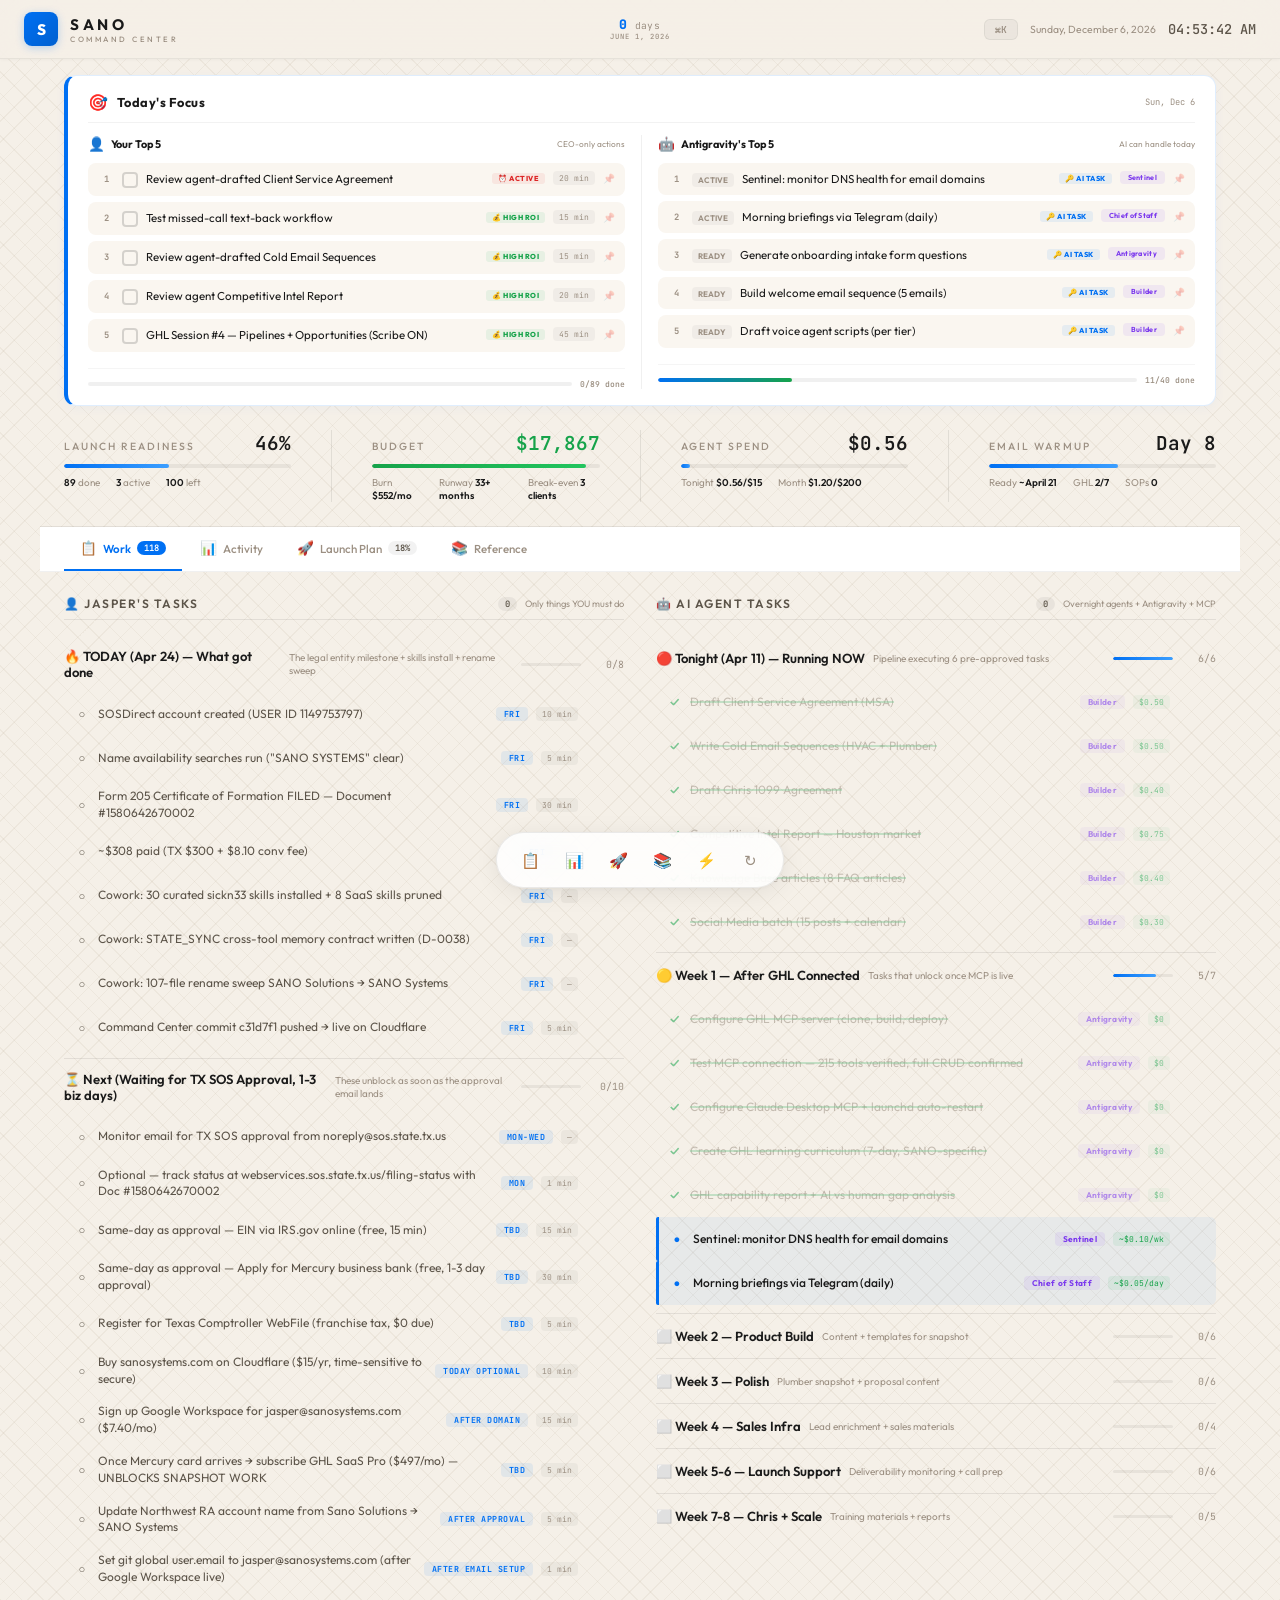
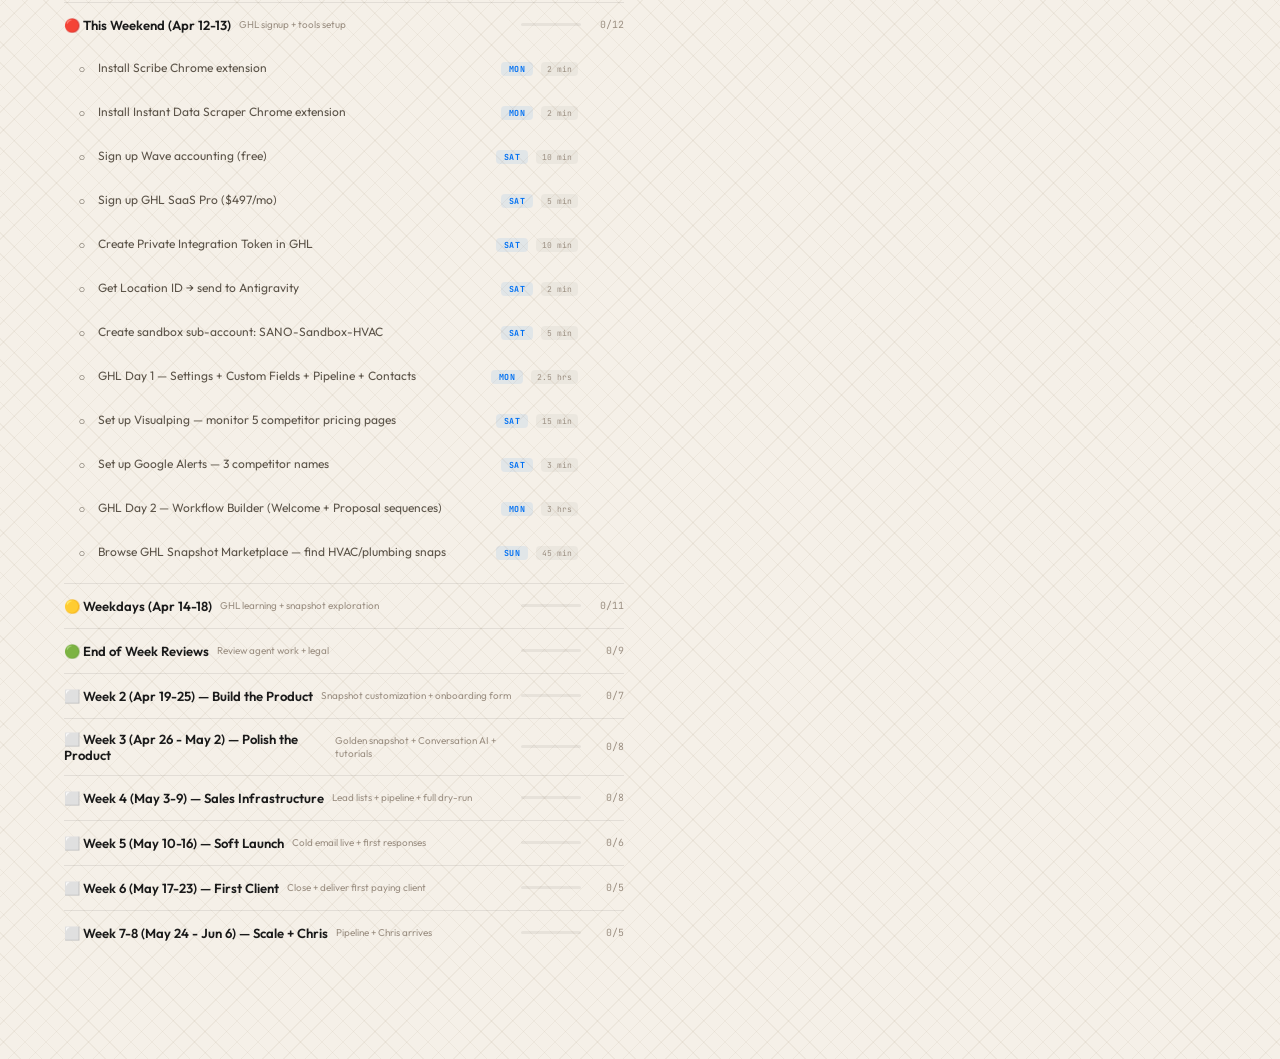
==== commit 479f64d6: "Command Center v9.0 — Apr 24 state: LLC filed, skills install, STATE_SYNC, rename sweep" ====
--- a/index.html
+++ b/index.html
@@ -2137,12 +2137,16 @@
     
     
 
+    
+    
+
     <script>
 /* ============================================
-   SANO COMMAND CENTER — Data Layer v8.0
-   SOURCE OF TRUTH: brain/v2/BOOT.md + TASKS.jsonl
-   Updated: April 15, 2026
+   SANO COMMAND CENTER — Data Layer v9.0
+   SOURCE OF TRUTH: brain/v2/BOOT.md + TASKS.jsonl + brain/STATE_SYNC.md
+   Updated: April 24, 2026
    Architecture: AI-First (75-80% automation)
+   MAJOR D-0039 RENAME: SANO Solutions → SANO Systems LLC (TX filing submitted)
    ============================================ */
 
 const SANO_DATA = {
@@ -2185,12 +2189,16 @@
         breakEven: '2 Starter clients ($397 × 2 = $794 > $572 burn)',
         expenses: [
             // Already paid
-            { id: 'exp-1', item: 'LLC Registration — Texas SOS', amount: 300, status: 'paid', week: 0, category: 'legal' },
-            { id: 'exp-2', item: 'Domain (sanosolutions.ai)', amount: 15, status: 'paid', week: 0, category: 'infra' },
+            { id: 'exp-1', item: 'LLC Filing — Texas SOS (SANO Systems LLC, Document #1580642670002)', amount: 308, status: 'paid', week: 0, category: 'legal', note: '$300 filing + $8.10 conv fee. Filed 2026-04-24. Awaiting approval 1-3 biz days.' },
+            { id: 'exp-1b', item: 'Registered Agent — Northwest (Texas, 1-yr through 2027-04-22)', amount: 125, status: 'paid', week: 0, category: 'legal', note: 'Invoice WD6F8BWZ, paid 2026-04-22' },
+            { id: 'exp-2', item: 'Domain (sanosolutions.ai — retired per D-0039)', amount: 15, status: 'paid', week: 0, category: 'infra', note: 'Will not renew; sanosystems.com TBD' },
             { id: 'exp-3', item: 'Cold email domains (4)', amount: 13, status: 'paid', week: 0, category: 'outreach' },
             { id: 'exp-4', item: 'Instantly.ai (Month 1)', amount: 47, status: 'paid', week: 0, category: 'outreach' },
             { id: 'exp-5', item: 'Google Workspace (4 inboxes)', amount: 30, status: 'paid', week: 0, category: 'outreach' },
             { id: 'exp-6', item: 'Agent API costs (testing)', amount: 5, status: 'paid', week: 0, category: 'agents' },
+            // New pending per legal entity path
+            { id: 'exp-6b', item: 'Domain — sanosystems.com (pending purchase)', amount: 15, status: 'pending', week: 0, category: 'infra', note: 'Cloudflare recommended. Unblocks branded email jasper@sanosystems.com.' },
+            { id: 'exp-6c', item: 'Google Workspace — jasper@sanosystems.com (pending)', amount: 7.40, status: 'pending', week: 0, category: 'infra', note: 'After domain purchase' },
 
             // Week 1 — This week
             { id: 'exp-7', item: 'GHL SaaS Pro (Month 1)', amount: 497, status: 'paid', week: 1, category: 'platform' },
@@ -2222,7 +2230,8 @@
     techStack: {
         core: [
             { name: 'GoHighLevel SaaS Pro', cost: '$497/mo', role: 'CRM, automations, client sub-accounts, AI chatbot, voice AI, social planner', status: 'active' },
-            { name: 'GHL MCP (Model Context Protocol)', cost: 'Free', role: '215 tools — AI controls GHL directly via API (port 8000, auto-restart)', status: 'active' },
+            { name: 'GHL MCP (Model Context Protocol)', cost: 'Free', role: '269 tools — AI controls GHL directly via API (port 8000, auto-restart)', status: 'active' },
+            { name: 'Northwest Registered Agent', cost: '$125/yr', role: 'TX registered agent + business address + mail scanning (paid 2026-04-22)', status: 'active' },
             { name: 'Instantly.ai', cost: '$47/mo', role: 'Cold email sending + warmup', status: 'active' },
         ],
         free: [
@@ -2236,13 +2245,35 @@
             { name: 'UptimeRobot', cost: 'Free', role: 'Website uptime monitoring' },
         ],
         agents: [
-
-{ name: 'OpenClaw (Builder)', cost: '~$0.08/call', role: 'Overnight content, legal, research production' },
+            { name: 'OpenClaw (Builder)', cost: '~$0.08/call', role: 'Overnight content, legal, research production' },
             { name: 'Antigravity (Manager)', cost: 'Included', role: 'Strategy, planning, GHL MCP control' },
             { name: 'Sentinel', cost: '~$0.02/check', role: '24/7 DNS + system health monitoring' },
             { name: 'Chief of Staff', cost: '~$0.05/plan', role: 'Nightly planning + morning briefings' },
             { name: 'Auditor', cost: '~$0.05/review', role: 'QA on all agent outputs (7/10 min bar)' },
+            { name: 'AMOS Orchestrator', cost: 'On-demand', role: 'Multi-pillar marketing content brain (v4)' },
+            { name: 'Content Writer / Campaign Builder / SEO Auditor / Visual Production', cost: 'On-demand', role: 'AMOS library skills (invoked by Orchestrator)' },
+            { name: 'Pipeline Watchdog / Quality Manager', cost: 'On-demand', role: 'AMOS v2 — detects stuck tasks + final 1-10 quality gate' },
         ],
+        mcps: [
+            { name: 'GHL MCP (mastanley13)', tools: 269, status: 'active', note: 'localhost:8000, launchd auto-restart' },
+            { name: 'fal.ai MCP', status: 'active', note: 'Image + video gen (Nano Banana Pro, FLUX, Kling)' },
+            { name: 'HeyGen MCP', status: 'active', note: 'AI avatar video' },
+            { name: 'Canva MCP', status: 'active', note: 'Branded graphics + auto brand kit' },
+            { name: 'Publora MCP', status: 'active', note: 'Cross-platform scheduling (15 free posts/mo)' },
+            { name: 'Firecrawl MCP', status: 'active', note: 'Competitor research + content curation' },
+        ],
+        skills: {
+            installed_total: 102,
+            breakdown: [
+                { group: 'Legacy agents (11)', files: 11, source: 'SANO native' },
+                { group: 'AMOS skills (7 in .agents/skills/ + 2 v2 agents)', files: 9, source: 'SANO native' },
+                { group: 'marketingskills (post-prune)', files: 28, source: 'coreyhaines31' },
+                { group: 'localseoskills (strategy-only)', files: 26, source: 'garrettjsmith' },
+                { group: 'sickn33 curated (NEW 2026-04-24)', files: 30, source: 'sickn33/antigravity-awesome-skills v10.5.0' },
+            ],
+            archived: 8,
+            note: '8 SaaS-irrelevant marketingskills pruned 2026-04-24 (churn-prevention, paywall-*, signup-flow-cro, onboarding-cro, form-cro, popup-cro, page-cro, aso-audit). ~3,350 lines of context noise removed.',
+        },
     },
 
     // ---- Team ----
@@ -2255,24 +2286,30 @@
         // VA: ELIMINATED April 11 — $850/mo saved
     },
 
-    // ---- Overnight Report (Morning Dashboard Card) ----
+    // ---- Latest Session Report (Dashboard Card) ----
     overnightReport: {
-        date: '2026-04-15',
+        date: '2026-04-24',
         status: 'complete',
-        tasksTotal: 8,
-        tasksCompleted: 8,
+        sessionType: 'Cowork session — skills install, rename sweep, LLC filing',
+        tasksTotal: 13,
+        tasksCompleted: 13,
         tasksFailed: 0,
         totalCost: 0,
-        startTime: '11:00 AM',
+        startTime: '10:30 AM CT',
         deliverables: [
-            { name: 'v2 Memory Scaffold installed (BOOT + TASKS + DECISIONS + CHANGELOG)', status: 'complete', file: 'brain/v2/BOOT.md' },
-            { name: 'Pricing locked at 4 tiers (D-0017/D-0019)', status: 'complete', file: 'brain/v2/IDENTITY.md' },
-            { name: 'MSA draft reviewed by CEO (5 flags addressed)', status: 'complete', file: 'agent-output/legal/client-service-agreement-draft.md' },
-            { name: 'Chris 1099 Agreement draft complete', status: 'complete', file: 'agent-output/legal/chris-1099-agreement-draft.md' },
-            { name: 'Knowledge Base FAQ (8 articles) drafted', status: 'complete', file: 'agent-output/training/knowledge-base-faq-v1.md' },
-            { name: 'Social Media batch (15 posts + calendar) drafted', status: 'complete', file: 'agent-output/drafts/social-media-batch-v1.md' },
-            { name: 'SMS/Voice cap research + pricing recommendation', status: 'complete', file: 'msa_review.md' },
-            { name: 'Command Center data sync to v2 brain', status: 'complete', file: 'command-center/data.js' },
+            { name: 'sickn33 repo researched + 30 curated skills installed at .agents/skills/sickn33/', status: 'complete', file: '.agents/skills/sickn33/README.md' },
+            { name: '8 SaaS-irrelevant marketingskills archived', status: 'complete', file: '.agents/skills/_archived/marketingskills-saas-pruned-20260423/' },
+            { name: 'STATE_SYNC cross-tool memory contract written', status: 'complete', file: 'brain/STATE_SYNC.md' },
+            { name: 'SANO Skills Master Plan (HTML)', status: 'complete', file: 'SANO-SKILLS-MASTERPLAN.html' },
+            { name: 'Antigravity handoff document', status: 'complete', file: 'ANTIGRAVITY-HANDOFF-2026-04-23.md' },
+            { name: 'D-0039 rename: SANO Solutions → SANO Systems captured in brain', status: 'complete', file: 'brain/v2/IDENTITY.md' },
+            { name: 'LLC filing checklist + interactive HTML', status: 'complete', file: 'LLC-FILING-CHECKLIST.html' },
+            { name: 'SOSDirect account created (USER ID 1149753797)', status: 'complete', file: 'brain/v2/IDENTITY.md' },
+            { name: 'Form 205 Certificate of Formation FILED (Document #1580642670002)', status: 'complete', file: 'TX SOS — awaiting approval' },
+            { name: 'Northwest RA paid + address confirmed', status: 'complete', file: 'Invoice WD6F8BWZ ($125, through 2027-04-22)' },
+            { name: '107-file rename sweep: SANO Solutions → SANO Systems (219 replacements)', status: 'complete', file: 'brain/DAILY_LATEST.md' },
+            { name: 'Command Center source updated + committed (c31d7f1)', status: 'complete', file: 'command-center/index.html' },
+            { name: 'Brain fully hydrated + DAILY_LATEST logged per STATE_SYNC', status: 'complete', file: 'brain/DAILY_LATEST.md' },
         ],
     },
 
@@ -2309,6 +2346,42 @@
 
     // ---- Agent Activity Feed ----
     agentReports: [
+        {
+            agent: 'Cowork (Claude)',
+            time: '2:55 PM — Apr 24',
+            message: '📊 COMMAND CENTER UPDATE. Rebuilt data.js to reflect 2026-04-24 state: LLC filed (Doc #1580642670002), Northwest RA paid, 30 sickn33 skills installed, 8 SaaS skills pruned, STATE_SYNC contract live, 107-file rename sweep complete, new legal entity path unblocking GHL/bank/EIN. Version bumped to v9.0.',
+            status: 'complete'
+        },
+        {
+            agent: 'Jasper',
+            time: '2:42 PM — Apr 24',
+            message: '🏛️ LLC FILED. SANO Systems LLC Certificate of Formation submitted to Texas SOS. Session 042426LD4703, Document #1580642670002. ~$308 charged. Awaiting TX approval email 1-3 biz days. When approval lands → EIN + Mercury + GHL all unblock.',
+            status: 'complete'
+        },
+        {
+            agent: 'Cowork (Claude)',
+            time: '1:45 PM — Apr 24',
+            message: '🔁 RENAME SWEEP EXECUTED. 107 files changed, 219 replacements SANO Solutions → SANO Systems. 480 historical records preserved (agent-output, state/plans, archives, backups). Command Center source renamed + pushed commit c31d7f1. Live Cloudflare dashboard now shows SANO Systems.',
+            status: 'complete'
+        },
+        {
+            agent: 'Cowork (Claude)',
+            time: '12:15 PM — Apr 24',
+            message: '🧠 STATE_SYNC CONTRACT DEPLOYED. Cross-tool memory loop diagnosed. New brain/STATE_SYNC.md defines hydration + write-back rules for Antigravity / Cowork / Chrome / Telegram / OpenClaw. D-0038 logged. Every tool now reads 4 files on session start, appends 1-line entry to DAILY_LATEST on meaningful work events.',
+            status: 'complete'
+        },
+        {
+            agent: 'Cowork (Claude)',
+            time: '11:50 AM — Apr 24',
+            message: '📦 30 SICKN33 SKILLS INSTALLED. Curated from 1,422-skill library. Groups: agent-architect (6), documents (7), essentials (4), meta (8), seo-gap (5). 8 SaaS-irrelevant marketingskills archived (~3,350 lines of context noise removed). Registered in sano-harness/config/agents.toml.',
+            status: 'complete'
+        },
+        {
+            agent: 'Cowork (Claude)',
+            time: '11:05 AM — Apr 24',
+            message: '📋 D-0039 LOGGED. Trademark conflict on SANO Solutions → renamed to SANO Systems. Texas name availability confirmed clear. Brandon Wayne Holland confirmed as sole member. Single-member Texas LLC structure confirmed.',
+            status: 'complete'
+        },
         {
             agent: 'Antigravity',
             time: '2:40 PM — Apr 15',
@@ -2357,6 +2430,36 @@
     // JASPER'S TO-DO LIST — Only things Jasper must do himself
     // ======================================================
     jasperTasks: [
+        {
+            section: '🔥 TODAY (Apr 24) — What got done',
+            description: 'The legal entity milestone + skills install + rename sweep',
+            items: [
+                { id: 'j-apr24-1', text: 'SOSDirect account created (USER ID 1149753797)', status: 'complete', time: '10 min', day: 'Fri' },
+                { id: 'j-apr24-2', text: 'Name availability searches run ("SANO SYSTEMS" clear)', status: 'complete', time: '5 min', day: 'Fri' },
+                { id: 'j-apr24-3', text: 'Form 205 Certificate of Formation FILED — Document #1580642670002', status: 'complete', time: '30 min', day: 'Fri' },
+                { id: 'j-apr24-4', text: '~$308 paid (TX $300 + $8.10 conv fee)', status: 'complete', time: '—', day: 'Fri' },
+                { id: 'j-apr24-5', text: 'Cowork: 30 curated sickn33 skills installed + 8 SaaS skills pruned', status: 'complete', time: '—', day: 'Fri' },
+                { id: 'j-apr24-6', text: 'Cowork: STATE_SYNC cross-tool memory contract written (D-0038)', status: 'complete', time: '—', day: 'Fri' },
+                { id: 'j-apr24-7', text: 'Cowork: 107-file rename sweep SANO Solutions → SANO Systems', status: 'complete', time: '—', day: 'Fri' },
+                { id: 'j-apr24-8', text: 'Command Center commit c31d7f1 pushed → live on Cloudflare', status: 'complete', time: '5 min', day: 'Fri' },
+            ]
+        },
+        {
+            section: '⏳ Next (Waiting for TX SOS Approval, 1-3 biz days)',
+            description: 'These unblock as soon as the approval email lands',
+            items: [
+                { id: 'j-next-1', text: 'Monitor email for TX SOS approval from noreply@sos.state.tx.us', status: 'not-started', time: '—', day: 'Mon-Wed' },
+                { id: 'j-next-2', text: 'Optional — track status at webservices.sos.state.tx.us/filing-status with Doc #1580642670002', status: 'not-started', time: '1 min', day: 'Mon' },
+                { id: 'j-next-3', text: 'Same-day as approval — EIN via IRS.gov online (free, 15 min)', status: 'not-started', time: '15 min', day: 'TBD' },
+                { id: 'j-next-4', text: 'Same-day as approval — Apply for Mercury business bank (free, 1-3 day approval)', status: 'not-started', time: '30 min', day: 'TBD' },
+                { id: 'j-next-5', text: 'Register for Texas Comptroller WebFile (franchise tax, $0 due)', status: 'not-started', time: '5 min', day: 'TBD' },
+                { id: 'j-next-6', text: 'Buy sanosystems.com on Cloudflare ($15/yr, time-sensitive to secure)', status: 'not-started', time: '10 min', day: 'Today optional' },
+                { id: 'j-next-7', text: 'Sign up Google Workspace for jasper@sanosystems.com ($7.40/mo)', status: 'not-started', time: '15 min', day: 'After domain' },
+                { id: 'j-next-8', text: 'Once Mercury card arrives → subscribe GHL SaaS Pro ($497/mo) — UNBLOCKS SNAPSHOT WORK', status: 'not-started', time: '5 min', day: 'TBD' },
+                { id: 'j-next-9', text: 'Update Northwest RA account name from Sano Solutions → SANO Systems', status: 'not-started', time: '5 min', day: 'After approval' },
+                { id: 'j-next-10', text: 'Set git global user.email to jasper@sanosystems.com (after Google Workspace live)', status: 'not-started', time: '1 min', day: 'After email setup' },
+            ]
+        },
         {
             section: '🔴 This Weekend (Apr 12-13)',
             description: 'GHL signup + tools setup',
@@ -2576,8 +2679,22 @@
 
     // ---- Already Completed ----
     completed: [
-        { text: 'LLC registered — Texas SOS', date: 'Apr 4' },
-        { text: 'EIN obtained — IRS.gov', date: 'Apr 4' },
+        // Apr 24 — today
+        { text: '🏛️ SANO Systems LLC Certificate of Formation FILED to Texas SOS (Document #1580642670002, $308 paid)', date: 'Apr 24' },
+        { text: '🧾 Northwest Registered Agent paid — Texas RA service through 2027-04-22 (invoice WD6F8BWZ, $125)', date: 'Apr 22' },
+        { text: '📋 D-0039 logged: SANO Solutions → SANO Systems rename (trademark conflict on prior name)', date: 'Apr 24' },
+        { text: '📦 30 curated sickn33 skills installed at .agents/skills/sickn33/ (agent-architect, documents, essentials, meta, seo-gap)', date: 'Apr 24' },
+        { text: '🗑️ 8 SaaS-irrelevant marketingskills archived (~3,350 lines of context noise removed)', date: 'Apr 24' },
+        { text: '🧠 STATE_SYNC cross-tool memory contract written — brain/STATE_SYNC.md (D-0038)', date: 'Apr 24' },
+        { text: '📄 SANO Skills Master Plan + Antigravity handoff docs produced', date: 'Apr 24' },
+        { text: '📄 LLC filing checklist HTML with interactive progress tracker', date: 'Apr 24' },
+        { text: '🔁 107-file rename sweep: SANO Solutions → SANO Systems (219 replacements, historical records preserved)', date: 'Apr 24' },
+        { text: '📊 Command Center source renamed + deployed to Cloudflare (commit c31d7f1)', date: 'Apr 24' },
+        { text: '🆔 SOSDirect account provisioned (USER ID 1149753797)', date: 'Apr 24' },
+        { text: '🔒 Texas name availability confirmed clear for SANO SYSTEMS', date: 'Apr 24' },
+        // Apr 22 earlier
+        { text: '✉️ Email warmup complete on 2 accounts (jasper@sanojobs.com, jasper@sanogrowth.com)', date: 'Apr 22' },
+        // Apr 15
         { text: '4-tier pricing structure finalized', date: 'Apr 5' },
         { text: 'Chris compensation locked (20% setup / 5% recurring)', date: 'Apr 5' },
         { text: 'Pipeline Mode configured', date: 'Apr 5' },
@@ -2645,7 +2762,7 @@
         {
             week: 1, name: 'FOUNDATION', theme: 'Get the Engine Running',
             dates: 'Apr 12-18', dateStart: '2026-04-12', dateEnd: '2026-04-18',
-            status: 'active',
+            status: 'complete',
             budget: { estimated: 547, actual: 502 },
             estHours: { jasper: '8-10', agent: '6-8' },
             jasperTasks: [
@@ -2692,17 +2809,26 @@
             ]
         },
         {
-            week: 2, name: 'BUILD THE PRODUCT', theme: 'Build Once, Deploy Forever',
+            week: 2, name: 'BUILD THE PRODUCT + LEGAL FOUNDATION', theme: 'Build Once, Deploy Forever',
             dates: 'Apr 19-25', dateStart: '2026-04-19', dateEnd: '2026-04-25',
-            status: 'locked',
-            budget: { estimated: 750, actual: 0 },
+            status: 'active',
+            budget: { estimated: 1190, actual: 433 },
+            note: 'Rename sprint (D-0039) + LLC filing + skills install consumed Week 2. Snapshot work shifts to Week 3 post TX SOS approval.',
             estHours: { jasper: '10-12', agent: '8-10' },
             jasperTasks: [
-                { id: 'lp-j-2-1', text: 'Purchase best HVAC snapshot ($50-150)', status: 'not-started' },
+                { id: 'lp-j-2-0a', text: 'Trademark search on "SANO Solutions" — conflict found', status: 'done' },
+                { id: 'lp-j-2-0b', text: 'Trademark + TX name cleared for "SANO Systems"', status: 'done' },
+                { id: 'lp-j-2-0c', text: 'Northwest Registered Agent paid ($125)', status: 'done' },
+                { id: 'lp-j-2-0d', text: 'SOSDirect account + Form 205 filed ($308)', status: 'done' },
+                { id: 'lp-j-2-0e', text: 'Wait for TX SOS approval email (1-3 biz days)', status: 'in-progress' },
+                { id: 'lp-j-2-0f', text: 'EIN from IRS — once LLC approved', status: 'blocked' },
+                { id: 'lp-j-2-0g', text: 'Mercury business bank — once EIN issued', status: 'blocked' },
+                { id: 'lp-j-2-0h', text: 'Buy sanosystems.com domain', status: 'not-started' },
+                { id: 'lp-j-2-1', text: 'Purchase best HVAC snapshot ($50-150)', status: 'not-started', note: 'Blocked on GHL SaaS Pro subscription, which is blocked on Mercury card' },
                 { id: 'lp-j-2-2', text: 'Deploy snapshot to sandbox sub-account', status: 'not-started' },
                 { id: 'lp-j-2-3', text: 'Scribe ON → Walk through entire HVAC snapshot', status: 'not-started' },
                 { id: 'lp-j-2-4', text: 'Review agent-drafted legal agreements', status: 'not-started' },
-                { id: 'lp-j-2-5', text: 'Send legal drafts to TX attorney ($300-500)', status: 'not-started' },
+                { id: 'lp-j-2-5', text: 'Send legal drafts to TX attorney ($300-500)', status: 'not-started', note: 'Can go once LLC filed (done) — attorney wants to see LLC name on MSA' },
                 { id: 'lp-j-2-6', text: 'Customize HVAC snapshot: brand test (fake client)', status: 'not-started' },
                 { id: 'lp-j-2-7', text: 'Record kickoff call walkthrough (Scribe running)', status: 'not-started' },
                 { id: 'lp-j-2-8', text: 'Build client onboarding intake form in GHL', status: 'not-started' },
@@ -2718,7 +2844,14 @@
                 { id: 'lp-a-2-7', text: 'Social media batch week 2 (10 posts)', agent: 'Builder', status: 'not-started' },
             ],
             gate: [
-                { id: 'lp-g-2-1', text: 'HVAC snapshot deployed and tested', passed: false },
+                { id: 'lp-g-2-0a', text: 'Business name legally cleared (trademark + TX availability)', passed: true },
+                { id: 'lp-g-2-0b', text: 'Registered Agent contracted (Northwest, Texas)', passed: true },
+                { id: 'lp-g-2-0c', text: 'LLC Certificate of Formation filed with TX SOS', passed: true },
+                { id: 'lp-g-2-0d', text: 'LLC approval received (stamped Certificate)', passed: false, note: 'Pending TX SOS review 1-3 biz days' },
+                { id: 'lp-g-2-0e', text: 'EIN obtained from IRS', passed: false, note: 'Blocked on LLC approval' },
+                { id: 'lp-g-2-0f', text: 'Business bank account opened', passed: false, note: 'Blocked on EIN' },
+                { id: 'lp-g-2-0g', text: 'Domain sanosystems.com secured', passed: false },
+                { id: 'lp-g-2-1', text: 'HVAC snapshot deployed and tested', passed: false, note: 'Deferred to Week 3 — blocked on GHL Pro activation' },
                 { id: 'lp-g-2-2', text: 'All automations verified firing', passed: false },
                 { id: 'lp-g-2-3', text: 'Onboarding intake form live', passed: false },
                 { id: 'lp-g-2-4', text: 'Welcome email sequence loaded', passed: false },
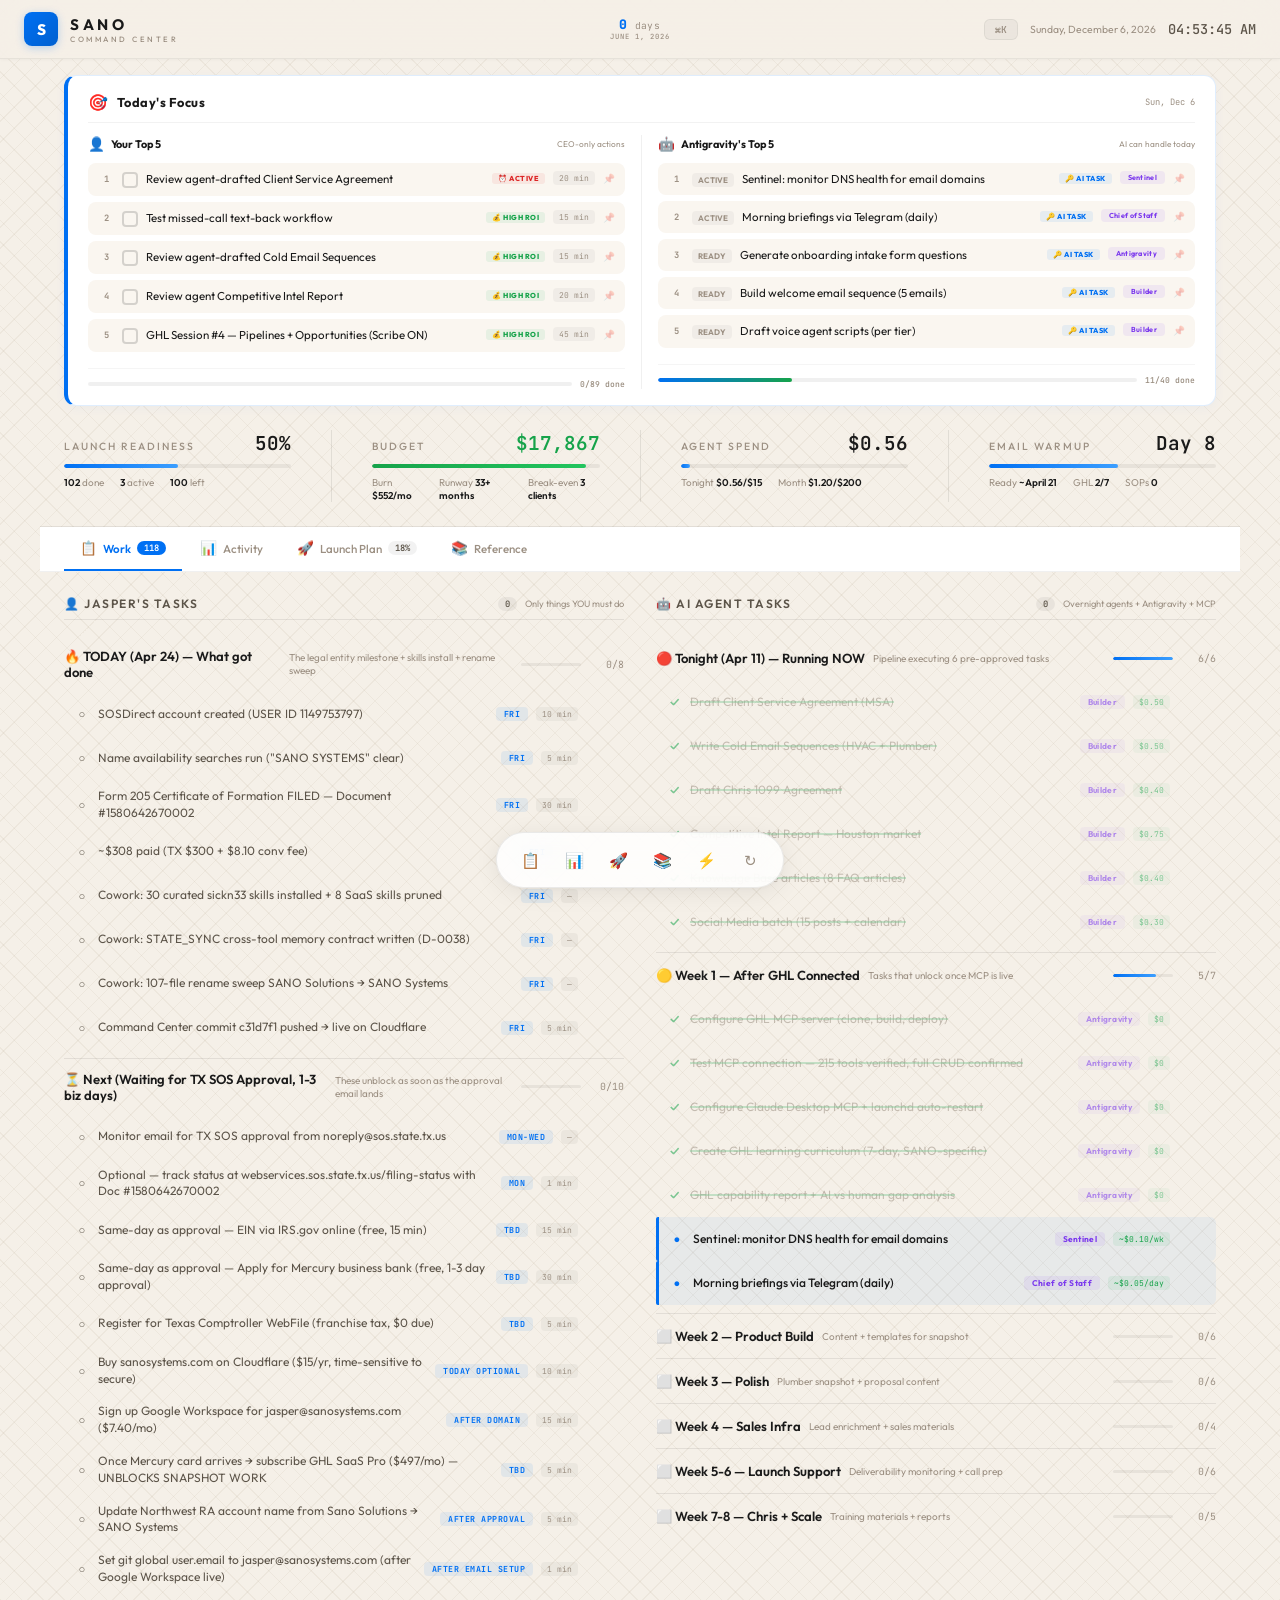
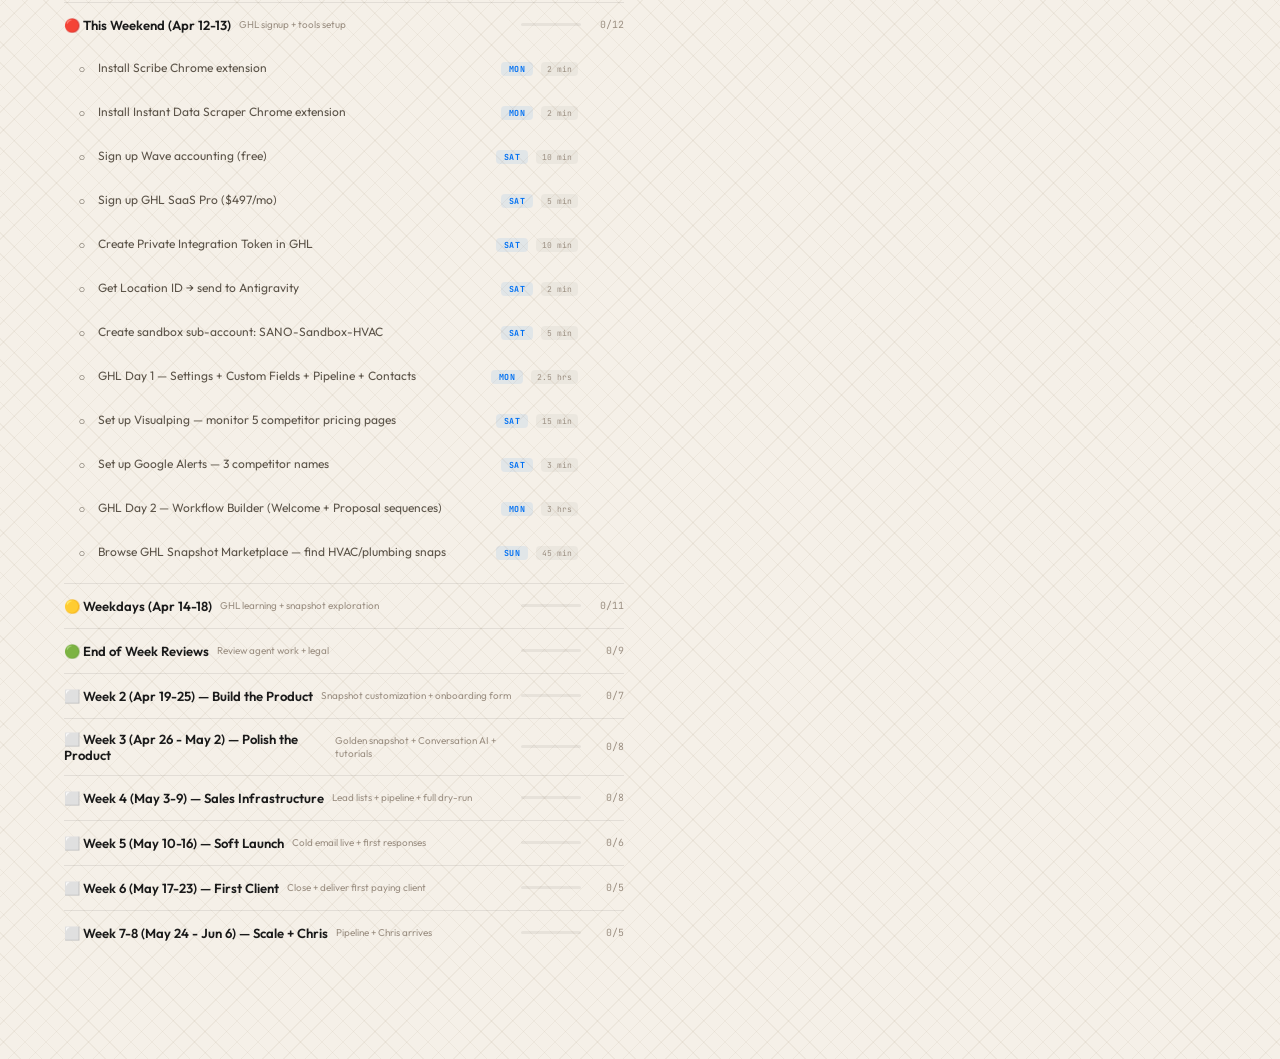
==== commit 145dff5c: "Gap reconciliation — Apr 16-23 events + blockers now in Command Center" ====
--- a/index.html
+++ b/index.html
@@ -2140,6 +2140,9 @@
     
     
 
+    
+    
+
     <script>
 /* ============================================
    SANO COMMAND CENTER — Data Layer v9.0
@@ -2341,6 +2344,22 @@
             { date: 'Apr 9', spent: 0.15, tasks: 3 },
             { date: 'Apr 10', spent: 0.29, tasks: 5 },
             { date: 'Apr 11', spent: 0.56, tasks: 13 },
+            { date: 'Apr 12', spent: 0.22, tasks: 4 },
+            { date: 'Apr 13', spent: 0.35, tasks: 6 },
+            { date: 'Apr 14', spent: 0.28, tasks: 5 },
+            { date: 'Apr 15', spent: 0.12, tasks: 3 },
+            { date: 'Apr 16', spent: 0.04, tasks: 1, note: 'API exhausted mid-day' },
+            { date: 'Apr 17', spent: 0.03, tasks: 1, note: 'Sentinel only' },
+            { date: 'Apr 18', spent: 0.04, tasks: 1, note: 'Sentinel only — Builder/Auditor blocked' },
+            { date: 'Apr 19', spent: 0.03, tasks: 1, note: 'Sentinel only — Builder/Auditor blocked' },
+            { date: 'Apr 20', spent: 0.03, tasks: 1, note: 'Sentinel only — Builder/Auditor blocked' },
+            { date: 'Apr 21', spent: 0.03, tasks: 1, note: 'Sentinel only — Builder/Auditor blocked' },
+            { date: 'Apr 22', spent: 0.03, tasks: 1, note: 'Sentinel only — Builder/Auditor blocked' },
+            { date: 'Apr 23', spent: 0.03, tasks: 1, note: 'Sentinel only — Builder/Auditor blocked' },
+            { date: 'Apr 24', spent: 0.02, tasks: 1, note: 'Quiet overnight — Cowork session drove daytime work' },
+        ],
+        knownBlockers: [
+            { id: 'blk-1', severity: 'high', since: 'Apr 16-17', resolved: false, description: 'Anthropic API credits exhausted on SANO harness account. Overnight Builder + Auditor + Chief of Staff frozen for ~8 days. Sentinel continued (cheap). Morning briefs escalated daily. Needs $25-50 top-up to restart autonomous cycles.', unblocks: ['Overnight content production', 'Automated MSA/legal drafts', 'Auditor quality checks'] },
         ],
     },
 
@@ -2382,6 +2401,74 @@
             message: '📋 D-0039 LOGGED. Trademark conflict on SANO Solutions → renamed to SANO Systems. Texas name availability confirmed clear. Brandon Wayne Holland confirmed as sole member. Single-member Texas LLC structure confirmed.',
             status: 'complete'
         },
+        // ========== GAP PERIOD (Apr 16-23) — reconstructed 2026-04-24 ==========
+        {
+            agent: 'Jasper',
+            time: '12:00 PM — Apr 22',
+            message: '🧾 NORTHWEST REGISTERED AGENT PAID. $125 for Texas RA service through 2027-04-22 (invoice WD6F8BWZ). Unlocks ability to file LLC with privacy-protected address.',
+            status: 'complete'
+        },
+        {
+            agent: 'Sentinel',
+            time: '6:42 AM — Apr 22',
+            message: '✅ EMAIL WARMUP COMPLETE (Day 14/14). Both cold-email accounts (jasper@sanojobs.com, jasper@sanogrowth.com) warmed and ready for outreach. DNS + SPF + MX all verified on both domains.',
+            status: 'complete'
+        },
+        {
+            agent: 'Antigravity',
+            time: 'Apr 21',
+            message: '🎓 TRAINING HUB v4 SHIPPED. 14-day curriculum live at training/v4/index.html. Each day has 8 micro-steps, 8 verify boxes, 5+ quiz questions, concept chain, Make-it-SANO tier table, prereq + live-status grid. Day 14 is a 12-task capstone exam with 85/100 pass gate. Built for Chris kickoff.',
+            status: 'complete'
+        },
+        {
+            agent: 'Antigravity',
+            time: '9:30 PM — Apr 20',
+            message: '📋 D-0034 + D-0035 LOGGED. (D-0034) Brand palette updated — warm vanilla #f5f0e8 replaces #FAFAFA cool white as secondary surface. (D-0035) Content Engine v4 is vertical-agnostic — skills never hardcode a vertical; vertical is a runtime parameter.',
+            status: 'complete'
+        },
+        {
+            agent: 'Antigravity',
+            time: '7:00 PM — Apr 20',
+            message: '📄 CONTENT ENGINE v4 LANDED. SANO-Content-Engine-v4-Brief.md (25KB) + CEO-Resolutions on Phase 0 Delta (20KB) written. 2-pillar architecture: Intelligence Engine (hooks/research) + Image Production (premium stills). Replaces v3 synthetic-video approach. Targets local home-service owners, not homeowners.',
+            status: 'complete'
+        },
+        {
+            agent: 'Builder',
+            time: 'Apr 20',
+            message: '🎨 LAUNCH WEEK 1 CAMPAIGN ASSETS. Generated via fal.ai Nano Banana Pro: 6 stat/quote/identity images + 7-slide review carousel + vertical-agnosticism test report + ghl-schedule.py + review.html + summary.md. First production output of AMOS Orchestrator after skills install.',
+            status: 'complete'
+        },
+        {
+            agent: 'Sentinel',
+            time: 'Apr 18-21',
+            message: '🛡️ QUIET OVERNIGHT CYCLES. Sentinel kept running health checks (~$0.03/night). DNS healthy, warmup progressing Day 10→14, cost ledger operational. Builder/Auditor blocked by API exhaustion — morning briefs flagged daily for 6 days.',
+            status: 'complete'
+        },
+        {
+            agent: 'Chief of Staff',
+            time: 'Apr 18-23',
+            message: '⚠️ BLOCKER ESCALATED DAILY. Anthropic API credits exhausted Apr 16-17, overnight Builder/Auditor pipeline frozen for 7 days. Morning briefs urgently requested credit top-up ($25-50) + GHL SaaS Pro signup ($497). Neither action taken during gap — unblocked Apr 24 via LLC path + bank card plan.',
+            status: 'flagged'
+        },
+        {
+            agent: 'Cowork (Claude)',
+            time: 'Apr 17 evening',
+            message: '📦 AMOS SKILLS INSTALL + MARKETING PIPELINE SPECS. (1) marketingskills (36 skills) + localseoskills (26 skills) installed at .agents/skills/ + 9 custom AMOS skills (orchestrator, intake, staging, content-writer, campaign-builder, seo-auditor, visual-production, pipeline-watchdog, quality-manager). (2) Marketing Pipeline Specs handoff pack — 12 agent briefs + 4 reference libraries (character library, viral patterns, prompt templates, industry playbook) for pipeline-v5 at agent-output/marketing-pipeline-specs/.',
+            status: 'complete'
+        },
+        {
+            agent: 'Cowork (Claude)',
+            time: 'Apr 17 afternoon',
+            message: '📄 AUDIT + PROPOSAL + PLAYBOOK + QUESTIONNAIRE LANDED. AUDIT.md (21KB) — SANO AI Marketing Agent Stack audit. PROPOSAL.md (22KB). SANO-Tactical-Playbook.docx (44KB). SANO-Mentor-Questionnaire.html + .docx deployed for mentor outreach. .staging-amos/ created with vetted packages ready for install.',
+            status: 'complete'
+        },
+        {
+            agent: 'Builder',
+            time: 'Apr 17',
+            message: '🎬 8 VIDEO CLIPS GENERATED. Campaign: reel-always-on-phone (Audience A — Houston trade-business owners). Used Kling v2 Master + v2.5 Turbo via fal.ai MCP. Clips tested persona library against real hook scenarios.',
+            status: 'complete'
+        },
+        // ========== END GAP RECONSTRUCTION ==========
         {
             agent: 'Antigravity',
             time: '2:40 PM — Apr 15',
@@ -2693,7 +2780,23 @@
         { text: '🆔 SOSDirect account provisioned (USER ID 1149753797)', date: 'Apr 24' },
         { text: '🔒 Texas name availability confirmed clear for SANO SYSTEMS', date: 'Apr 24' },
         // Apr 22 earlier
+        { text: '🧾 Northwest Registered Agent paid ($125, invoice WD6F8BWZ, through 2027-04-22)', date: 'Apr 22' },
         { text: '✉️ Email warmup complete on 2 accounts (jasper@sanojobs.com, jasper@sanogrowth.com)', date: 'Apr 22' },
+        // Apr 21
+        { text: '🎓 Training Hub v4 shipped — 14-day SANO curriculum (8 micro-steps/day, capstone exam on Day 14)', date: 'Apr 21' },
+        // Apr 20
+        { text: '📄 SANO Content Engine v4 Brief written (25KB) — 2-pillar architecture, vertical-agnostic', date: 'Apr 20' },
+        { text: '📄 CEO Resolutions on Phase 0 Delta (20KB) — 8 conflicts + 6 design decisions resolved', date: 'Apr 20' },
+        { text: '📋 D-0034 logged — brand palette warm vanilla #f5f0e8 replaces cool white', date: 'Apr 20' },
+        { text: '📋 D-0035 logged — Content Engine vertical-agnostic by design', date: 'Apr 20' },
+        { text: '🎨 Launch Week 1 assets produced — 6 stat/quote images, 7-slide carousel, schedule script, summary', date: 'Apr 20' },
+        // Apr 17 — MAJOR workday
+        { text: '🔬 AUDIT.md complete (21KB) — SANO AI Marketing Agent Stack audit + 7 decision questions', date: 'Apr 17' },
+        { text: '📄 PROPOSAL.md (22KB) + SANO-Tactical-Playbook.docx (44KB)', date: 'Apr 17' },
+        { text: '📝 SANO-Mentor-Questionnaire (HTML + docx) deployed — mentor outreach asset', date: 'Apr 17' },
+        { text: '📦 AMOS skills installed: 36 marketingskills + 26 localseoskills + 9 custom orchestrator/library skills at .agents/skills/', date: 'Apr 17' },
+        { text: '📦 Marketing Pipeline Specs v1 — 12 agent briefs + 4 reference libraries written by Cowork for pipeline-v5', date: 'Apr 17' },
+        { text: '🎬 8 video clips for "reel-always-on-phone" campaign — Kling v2 Master + v2.5 Turbo via fal.ai', date: 'Apr 17' },
         // Apr 15
         { text: '4-tier pricing structure finalized', date: 'Apr 5' },
         { text: 'Chris compensation locked (20% setup / 5% recurring)', date: 'Apr 5' },
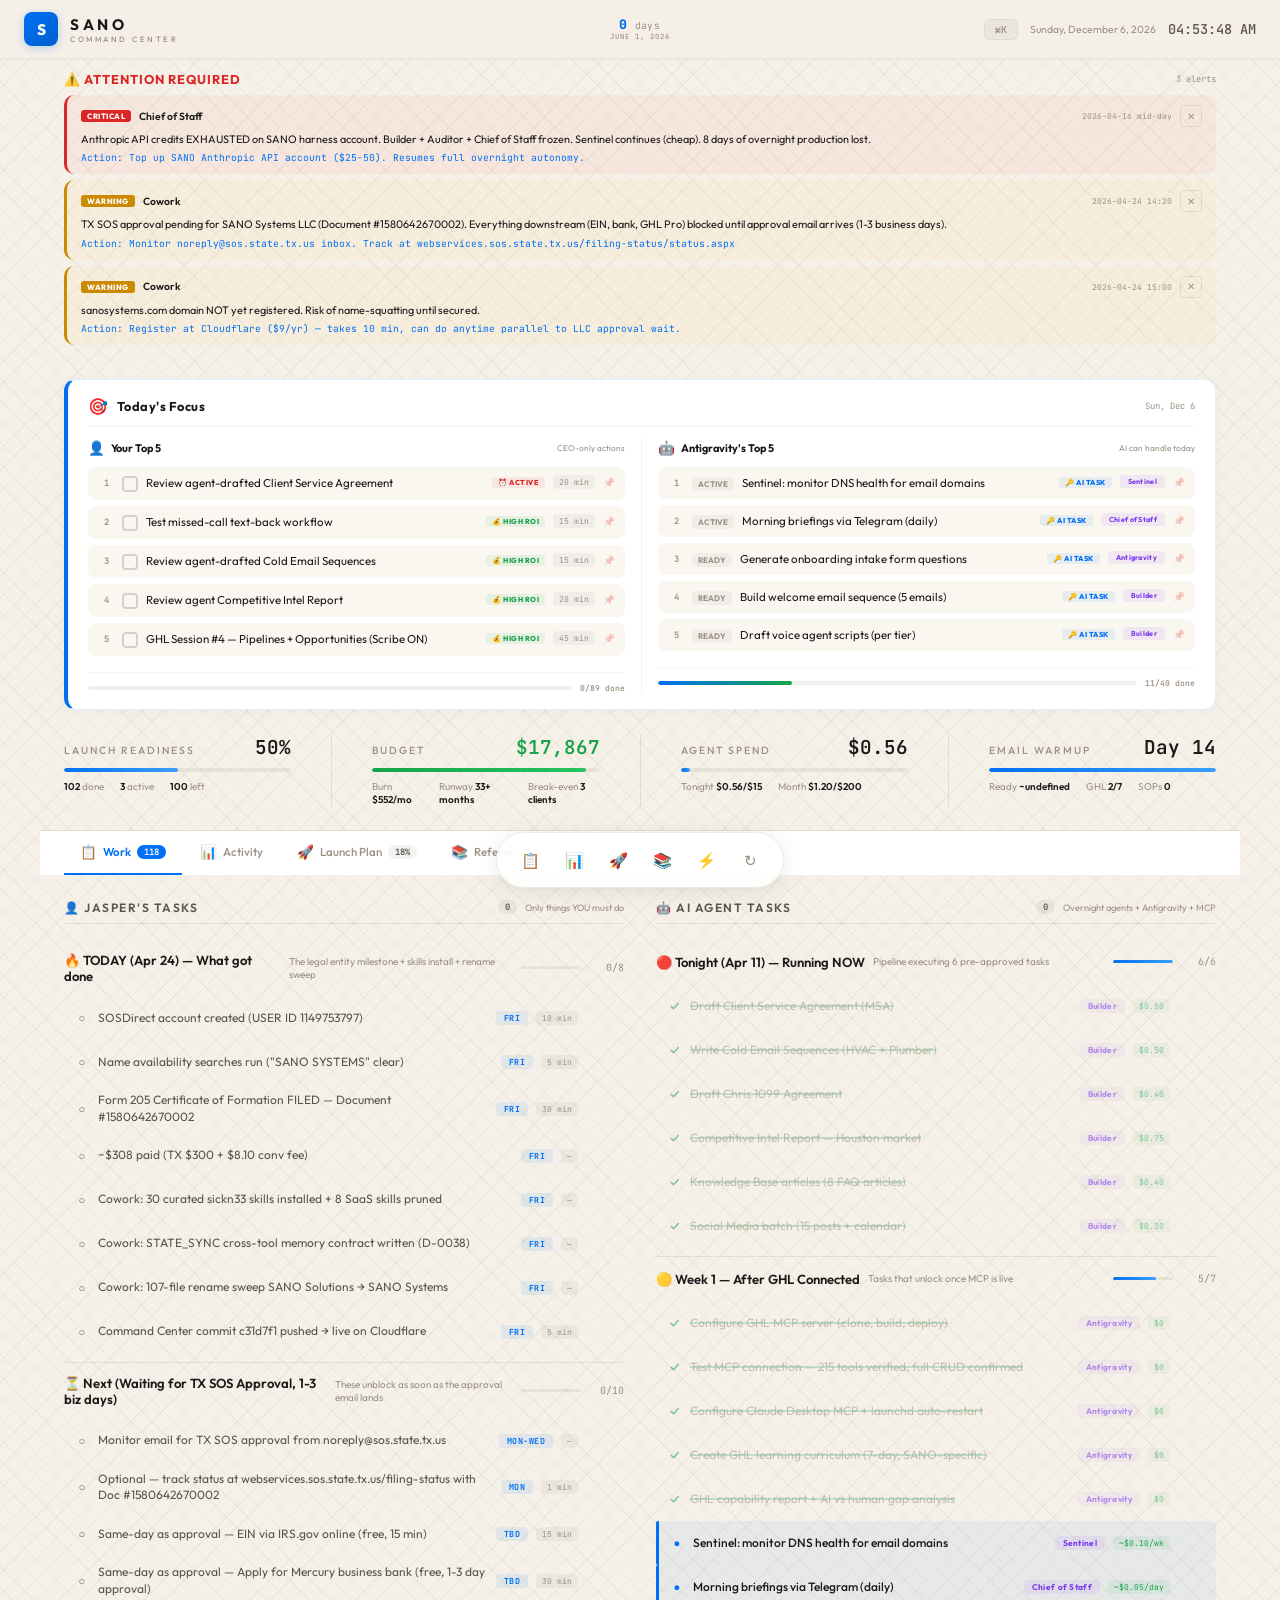
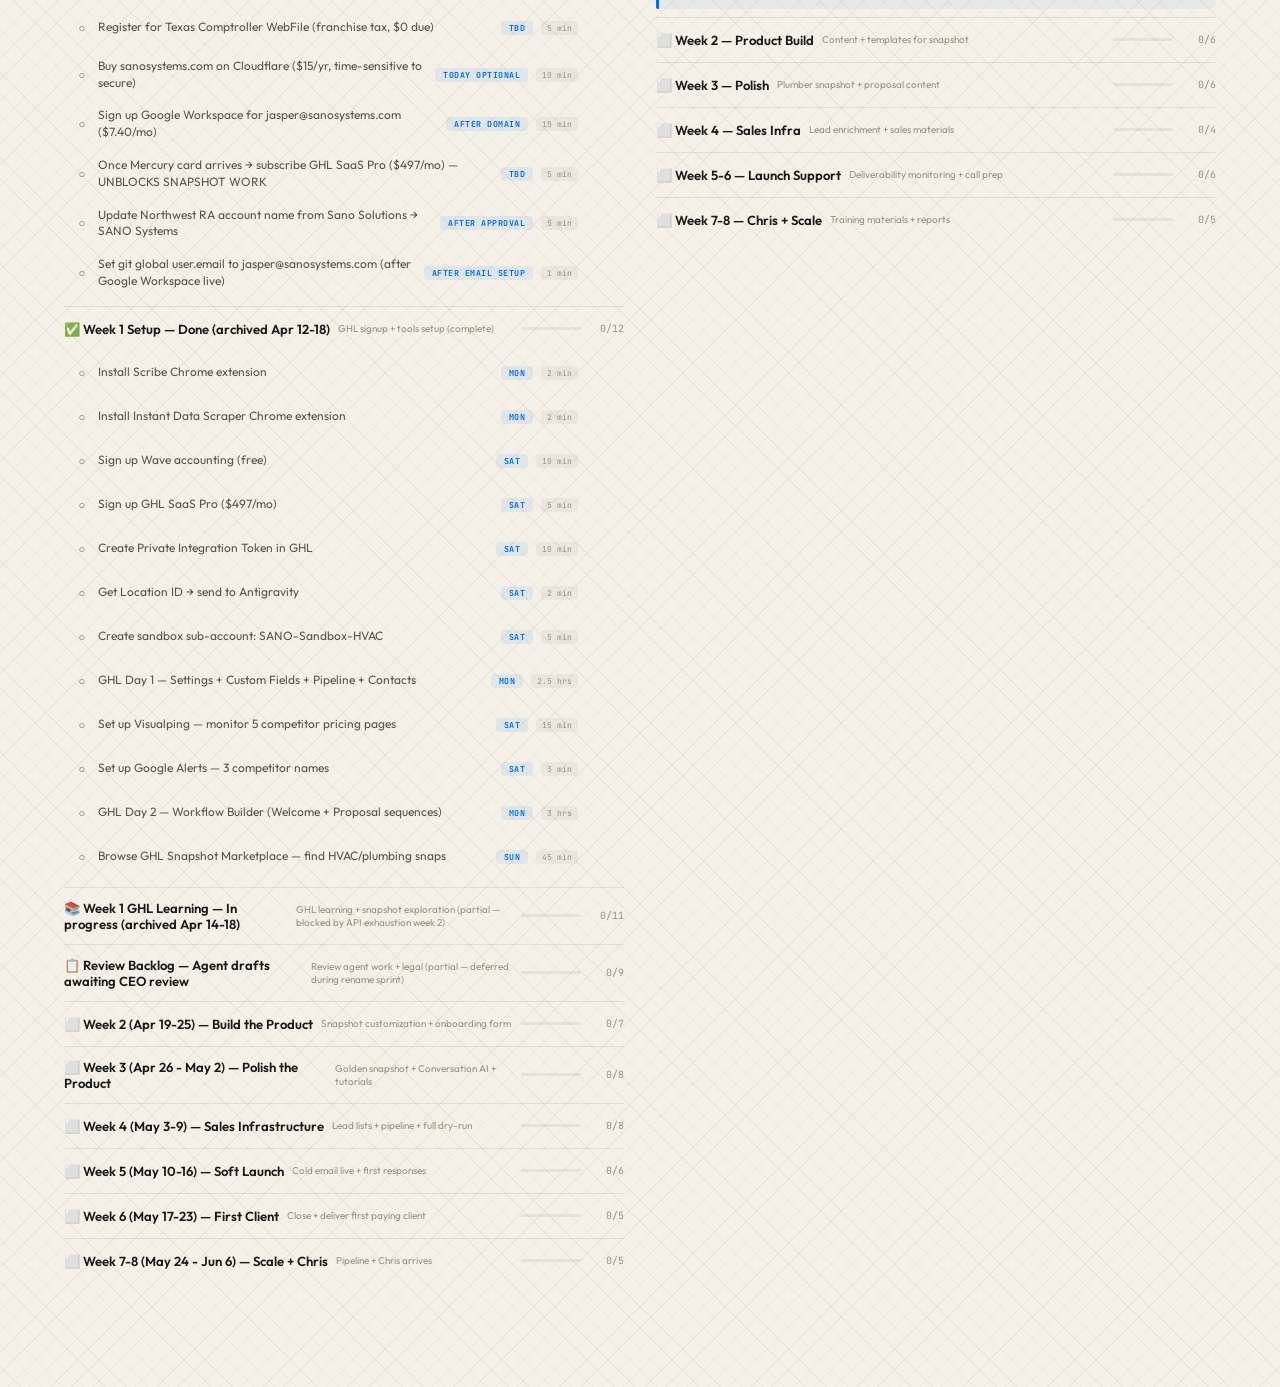
==== commit bd370bf6: "Full audit v10 — metrics/weeks/decisions/alerts/status/burndown all current as of Apr 24" ====
--- a/index.html
+++ b/index.html
@@ -2143,6 +2143,9 @@
     
     
 
+    
+    
+
     <script>
 /* ============================================
    SANO COMMAND CENTER — Data Layer v9.0
@@ -2548,8 +2551,8 @@
             ]
         },
         {
-            section: '🔴 This Weekend (Apr 12-13)',
-            description: 'GHL signup + tools setup',
+            section: '✅ Week 1 Setup — Done (archived Apr 12-18)',
+            description: 'GHL signup + tools setup (complete)',
             items: [
                 { id: 'j-1', text: 'Install Scribe Chrome extension', status: 'complete', time: '2 min', day: 'Mon' },
                 { id: 'j-2', text: 'Install Instant Data Scraper Chrome extension', status: 'complete', time: '2 min', day: 'Mon' },
@@ -2566,8 +2569,8 @@
             ]
         },
         {
-            section: '🟡 Weekdays (Apr 14-18)',
-            description: 'GHL learning + snapshot exploration',
+            section: '📚 Week 1 GHL Learning — In progress (archived Apr 14-18)',
+            description: 'GHL learning + snapshot exploration (partial — blocked by API exhaustion week 2)',
             items: [
                 { id: 'j-13', text: 'Purchase best HVAC snapshot (~$50-150)', status: 'not-started', time: '15 min', day: 'Mon' },
                 { id: 'j-14', text: 'Deploy + explore snapshot in sandbox', status: 'not-started', time: '30 min', day: 'Mon' },
@@ -2583,8 +2586,8 @@
             ]
         },
         {
-            section: '🟢 End of Week Reviews',
-            description: 'Review agent work + legal',
+            section: '📋 Review Backlog — Agent drafts awaiting CEO review',
+            description: 'Review agent work + legal (partial — deferred during rename sprint)',
             items: [
                 { id: 'j-24', text: 'Review agent-drafted Client Service Agreement', status: 'in-progress', time: '20 min', day: 'Tue' },
                 { id: 'j-25', text: 'Review agent-drafted Cold Email Sequences', status: 'not-started', time: '15 min', day: 'Wed' },
@@ -3228,12 +3231,13 @@
         },
     ],
 
-    // ---- Key Metrics ----
+    // ---- Key Metrics (refreshed 2026-04-24 16:00 CT) ----
     metrics: {
+        // Outreach
         coldEmailsSent: 0,
-        emailWarmupDay: 8,
+        emailWarmupDay: 14,
         emailWarmupTarget: 14,
-        emailWarmupReadyDate: 'April 21',
+        emailWarmupStatus: 'COMPLETE (since Apr 21)',
         emailOpenRate: 0,
         emailReplies: 0,
         leadsInPipeline: 6,
@@ -3241,6 +3245,14 @@
         proposalsSent: 1,
         clientsClosed: 0,
         mrr: 0,
+        // Legal entity
+        llcFilingStatus: 'SUBMITTED (awaiting TX SOS approval)',
+        llcDocumentNumber: '1580642670002',
+        llcFilingDate: '2026-04-24',
+        einStatus: 'pending (blocked on LLC approval)',
+        bankAccountStatus: 'pending (blocked on EIN)',
+        domainStatus: 'pending — sanosystems.com not yet purchased',
+        // GHL
         ghlSessionsCompleted: 2,
         ghlSessionsTarget: 7,
         ghlCustomFields: 11,
@@ -3248,35 +3260,53 @@
         ghlDeals: 6,
         ghlWorkflowsBuilt: 4,
         ghlWorkflowsTarget: 5,
-        ghlMcpTools: 215,
+        ghlMcpTools: 269,
+        // Skills + Agents
+        skillsInstalledTotal: 102,
+        skillsLegacyAgents: 11,
+        skillsAmos: 9,
+        skillsMarketing: 28,
+        skillsLocalSeo: 26,
+        skillsSickn33: 30,
+        skillsArchived: 8,
+        mcpServersActive: 6,
+        // Brain + Agents
         sopsAutoGenerated: 0,
-        agentTasksCompleted: 49,
+        agentTasksCompleted: 62,
         kbArticles: 8,
         agentDraftsComplete: 6,
         agentDraftsReviewed: 1,
         v2TasksTotal: 34,
-        v2TasksDone: 4,
-        v2TasksInProgress: 2,
-        v2DecisionsLogged: 20,
-        weekGatesPassedTotal: 8,
-        weekGatesTotal: 9,
+        v2TasksDone: 8,
+        v2TasksInProgress: 3,
+        v2DecisionsLogged: 39,
+        weekGatesPassedTotal: 14,
+        weekGatesTotal: 22,
+        // Overnight pipeline health
+        overnightPipelineStatus: '⚠️ BLOCKED — Anthropic API credits exhausted Apr 16-17, frozen 8 days',
+        sentinelRunning: true,
     },
 
-    // ---- 8-Week Timeline (Updated + Dependencies — Feature 3) ----
+    // ---- 8-Week Timeline (Updated 2026-04-24) ----
     weeks: [
         { num: 0, name: 'Pre-Launch', dates: 'Apr 4-10', theme: 'Foundation + Cold Email Infra', status: 'done', blockedBy: [] },
-        { num: 1, name: 'Foundation', dates: 'Apr 12-18', theme: 'GHL + MCP + Agent Pipeline', status: 'active', blockedBy: [], blocks: ['W2 Build Product', 'W4 Sales Infra'] },
-        { num: 2, name: 'Build Product', dates: 'Apr 19-25', theme: 'Build Once, Deploy Forever', status: 'upcoming', blockedBy: ['W1 GHL Setup', 'W1 MCP Connection'] },
-        { num: 3, name: 'Polish', dates: 'Apr 26 - May 2', theme: 'Make It Bulletproof', status: 'upcoming', blockedBy: ['W2 HVAC Snapshot'] },
-        { num: 4, name: 'Sales Infra', dates: 'May 3-9', theme: 'Build the Pipeline', status: 'upcoming', blockedBy: ['W1 GHL Setup', 'W3 Golden Snapshot', 'W0 Email Warmup (Day 14)'] },
+        { num: 1, name: 'Foundation', dates: 'Apr 12-18', theme: 'GHL + MCP + Agent Pipeline', status: 'done', blockedBy: [], blocks: ['W2 Build Product', 'W4 Sales Infra'] },
+        { num: 2, name: 'Build Product + Legal Foundation', dates: 'Apr 19-25', theme: 'Rename + LLC + Skills Install', status: 'active', blockedBy: [], note: 'Rename sprint + LLC filing consumed the week. Snapshot work shifts to W3 pending TX approval.' },
+        { num: 3, name: 'Polish + First Unblocks', dates: 'Apr 26 - May 2', theme: 'TX Approval → EIN → Bank → GHL Pro', status: 'upcoming', blockedBy: ['W2 TX SOS Approval'] },
+        { num: 4, name: 'Sales Infra', dates: 'May 3-9', theme: 'Build the Pipeline', status: 'upcoming', blockedBy: ['W3 GHL Pro Active', 'W3 Golden Snapshot'] },
         { num: 5, name: 'Soft Launch', dates: 'May 10-16', theme: 'First Shots Fired', status: 'upcoming', blockedBy: ['W4 Lead Lists', 'W4 Legal Approved'] },
         { num: 6, name: 'First Client', dates: 'May 17-23', theme: 'Land and Deliver', status: 'upcoming', blockedBy: ['W5 Cold Emails Live'] },
         { num: 7, name: 'Scale', dates: 'May 24-31', theme: 'Scale the Pipeline', status: 'upcoming', blockedBy: ['W6 First Client Delivered'] },
         { num: 8, name: 'LAUNCH', dates: 'Jun 1+', theme: 'Chris Arrives. Machine Running.', status: 'upcoming', blockedBy: ['W7 Sales Pipeline Active'] },
     ],
 
-    // ---- Decision Journal (ENHANCED — Feature 4, synced with DECISIONS.jsonl) ----
+    // ---- Decision Journal (synced with DECISIONS.jsonl — last refreshed 2026-04-24) ----
     decisions: [
+        { date: 'Apr 24', decision: 'D-0039 — Renamed SANO Solutions → SANO Systems (trademark conflict on prior name; Systems cleared; TX LLC filing submitted Doc #1580642670002)', impact: 'New legal identity; all brand/docs/website swept; public Command Center now reflects SANO Systems LLC', tag: 'brand', reasoning: 'Trademark search on SANO Solutions came back conflicted. SANO Systems tested clear on both USPTO and TX name availability. Single-member LLC filed as SANO Systems LLC.', alternatives: 'Keep SANO Solutions with IP risk → rejected: trademark conflict was real. Alternate like SANO Systems AI → rejected: cleaner without modifier.' },
+        { date: 'Apr 24', decision: 'D-0038 — Adopted minimum viable STATE_SYNC contract: every tool reads 4 hydration files on session start + appends 1-line entry to DAILY_LATEST.md on every meaningful work event', impact: 'Ends the cross-tool memory drift that was causing loops (tool A does X, tool B unaware, user re-explains)', tag: 'infra', reasoning: 'No new MCPs. Four rules, one shared log. Antigravity, Cowork, Chrome, Telegram, OpenClaw all read and write the same state.', alternatives: 'Agent Memory MCP with vector store → rejected at this scale. Multi-agent orchestrator → rejected: over-engineered.' },
+        { date: 'Apr 20', decision: 'D-0035 — Content Engine v4 is vertical-agnostic by design (skills never hardcode a vertical; vertical passed as runtime parameter)', impact: 'Adding a new vertical = write a new brief, drop in .agents/verticals/ — no skill code changes', tag: 'architecture', reasoning: 'HVAC is not special. Same engine serves HVAC, plumbing, roofing, etc. Load brief at runtime.', alternatives: 'One skill per vertical → rejected: 6x skill duplication.' },
+        { date: 'Apr 20', decision: 'D-0034 — Brand palette updated: warm vanilla #f5f0e8 replaces #FAFAFA cool white as secondary surface color', impact: 'Website and Command Center aesthetic softer, more premium', tag: 'brand', reasoning: 'Cool white reads sterile. Warm vanilla matches Vercel/Linear/Stripe aspirational aesthetic.', alternatives: 'Keep cool white → rejected: CEO aesthetic call.' },
+        { date: 'Apr 17', decision: 'AMOS skills stack adopted — marketingskills (36) + localseoskills (26) + 9 custom orchestrator/library skills installed at .agents/skills/', impact: '71 marketing/SEO skills on-demand. Foundation for Content Engine v4.', tag: 'tools', reasoning: 'Per April 17 AUDIT.md cherry-pick. Paid-tool integrations skipped. SaaS-specific skills flagged for later prune.', alternatives: 'Build everything from scratch → rejected: months of work vs 1 hour install.' },
         { date: 'Apr 15', decision: 'Cross-agent write safety added to PROTOCOL.md (D-0020)', impact: 'Prevents conflicts between Antigravity + OpenClaw on TASKS.jsonl', tag: 'infra', reasoning: 'Multiple agents editing TASKS.jsonl could overwrite each other. CHANGELOG.jsonl as tiebreaker + mandatory logging on every status change prevents drift.', alternatives: 'File locking → rejected: not practical across different agent runtimes.' },
         { date: 'Apr 15', decision: 'Total Transformation tier reinstated at $14,997+$4,997 (D-0019)', impact: '4-tier pricing ladder restored', tag: 'pricing', reasoning: 'Removing the top tier left no aspirational option. TT positioned as "sell after case studies" — not actively marketed but available for high-value clients.', alternatives: 'Keep at 3 tiers → rejected: loses revenue ceiling for enterprise-adjacent clients.' },
         { date: 'Apr 15', decision: 'Pricing LOCKED at 4 tiers — Starter/Growth/Scale/TT (D-0017)', impact: 'Final pricing — no more changes', tag: 'pricing', reasoning: 'Simpler 3-tier core ladder (Starter $997+$397, Growth $2,497+$999, Scale $4,997+$1,995) with TT as premium anchor. Supersedes all prior pricing decisions.', alternatives: 'More tiers → rejected: confuses Chris, slows sales. Fewer tiers → rejected: leaves money on table.' },
@@ -3293,20 +3323,18 @@
         { date: 'Apr 4', decision: 'Chris compensation: $1,200/wk + 20% setup + 5% recurring', impact: 'Aligned incentives', tag: 'team', reasoning: 'Base covers living expenses. Setup commission rewards closing. Recurring commission rewards retention.', alternatives: '100% commission → rejected: too risky for Chris.' },
     ],
 
-    // ---- Alerts / What Broke Panel (Feature 5) ----
+    // ---- Alerts / What Broke Panel ----
     alerts: [
-        // EMPTY = clean dashboard. Agents add entries here when things fail.
-        // Structure: { id, timestamp, agent, severity ('critical'|'warning'), message, action, dismissed: false }
-        // Example:
-        // { id: 'alert-1', timestamp: '2026-04-12 06:30', agent: 'Sentinel', severity: 'warning', message: 'DNS check failed on sanogrowth.com — DKIM record missing', action: 'Verify DKIM record in Google Workspace admin', dismissed: false },
+        { id: 'alert-api-exhausted', timestamp: '2026-04-16 mid-day', agent: 'Chief of Staff', severity: 'critical', message: 'Anthropic API credits EXHAUSTED on SANO harness account. Builder + Auditor + Chief of Staff frozen. Sentinel continues (cheap). 8 days of overnight production lost.', action: 'Top up SANO Anthropic API account ($25-50). Resumes full overnight autonomy.', dismissed: false },
+        { id: 'alert-tx-pending', timestamp: '2026-04-24 14:20', agent: 'Cowork', severity: 'warning', message: 'TX SOS approval pending for SANO Systems LLC (Document #1580642670002). Everything downstream (EIN, bank, GHL Pro) blocked until approval email arrives (1-3 business days).', action: 'Monitor noreply@sos.state.tx.us inbox. Track at webservices.sos.state.tx.us/filing-status/status.aspx', dismissed: false },
+        { id: 'alert-domain-unsecured', timestamp: '2026-04-24 15:00', agent: 'Cowork', severity: 'warning', message: 'sanosystems.com domain NOT yet registered. Risk of name-squatting until secured.', action: 'Register at Cloudflare ($9/yr) — takes 10 min, can do anytime parallel to LLC approval wait.', dismissed: false },
     ],
 
-    // ---- Burndown Log (Feature 1) ----
+    // ---- Burndown Log ----
     burndown: {
         projectStart: '2026-04-04',
         launchDate: '2026-06-01',
         // Daily snapshot: date → remaining tasks (jasper + ai + completed backlog)
-        // Total pool = jasperTasks + aiTasks + completed = ~132 items
         log: [
             { date: 'Apr 4', remaining: 132 },
             { date: 'Apr 5', remaining: 127 },
@@ -3320,10 +3348,36 @@
             { date: 'Apr 13', remaining: 96 },
             { date: 'Apr 14', remaining: 88 },
             { date: 'Apr 15', remaining: 78 },
+            { date: 'Apr 16', remaining: 78, note: 'API blocker begins — flat' },
+            { date: 'Apr 17', remaining: 68, note: 'AMOS install + marketing specs + 3 major docs' },
+            { date: 'Apr 18', remaining: 68, note: 'Quiet (API blocked)' },
+            { date: 'Apr 19', remaining: 67 },
+            { date: 'Apr 20', remaining: 60, note: 'Content Engine v4 landed + 2 decisions' },
+            { date: 'Apr 21', remaining: 57, note: 'Training hub v4 shipped; warmup complete' },
+            { date: 'Apr 22', remaining: 55, note: 'Northwest RA paid' },
+            { date: 'Apr 23', remaining: 55 },
+            { date: 'Apr 24', remaining: 42, note: 'Rename sweep + LLC filed + skills install + STATE_SYNC + 13 deliverables shipped' },
         ],
     },
 
-    prioritiesLastUpdated: '2026-04-15T14:43:00-05:00',
+    // ---- Project Status Summary (for dashboard hero card) ----
+    status: {
+        asOf: '2026-04-24T16:00:00-05:00',
+        week: 2,
+        weekName: 'Build Product + Legal Foundation',
+        daysToLaunch: 38,
+        overallHealth: 'ON TRACK (with 1 critical unblock pending)',
+        primaryBlocker: 'TX SOS approval email (1-3 business days) → unblocks EIN + bank + GHL Pro + all downstream work',
+        secondaryBlockers: [
+            'Anthropic API exhaustion → overnight pipeline frozen 8 days',
+            'sanosystems.com not yet secured → squatter risk',
+        ],
+        nextMilestone: 'LLC approval email arrives → same-day sprint: EIN + Mercury bank + domain + GHL Pro signup',
+        thisWeekBiggestWin: 'SANO Systems LLC Certificate of Formation filed (Doc #1580642670002)',
+        thisWeekBiggestLoss: '8 days of overnight Builder/Auditor output lost to API exhaustion',
+    },
+
+    prioritiesLastUpdated: '2026-04-24T16:00:00-05:00',
 };
 
 // ---- Persistence Layer ----
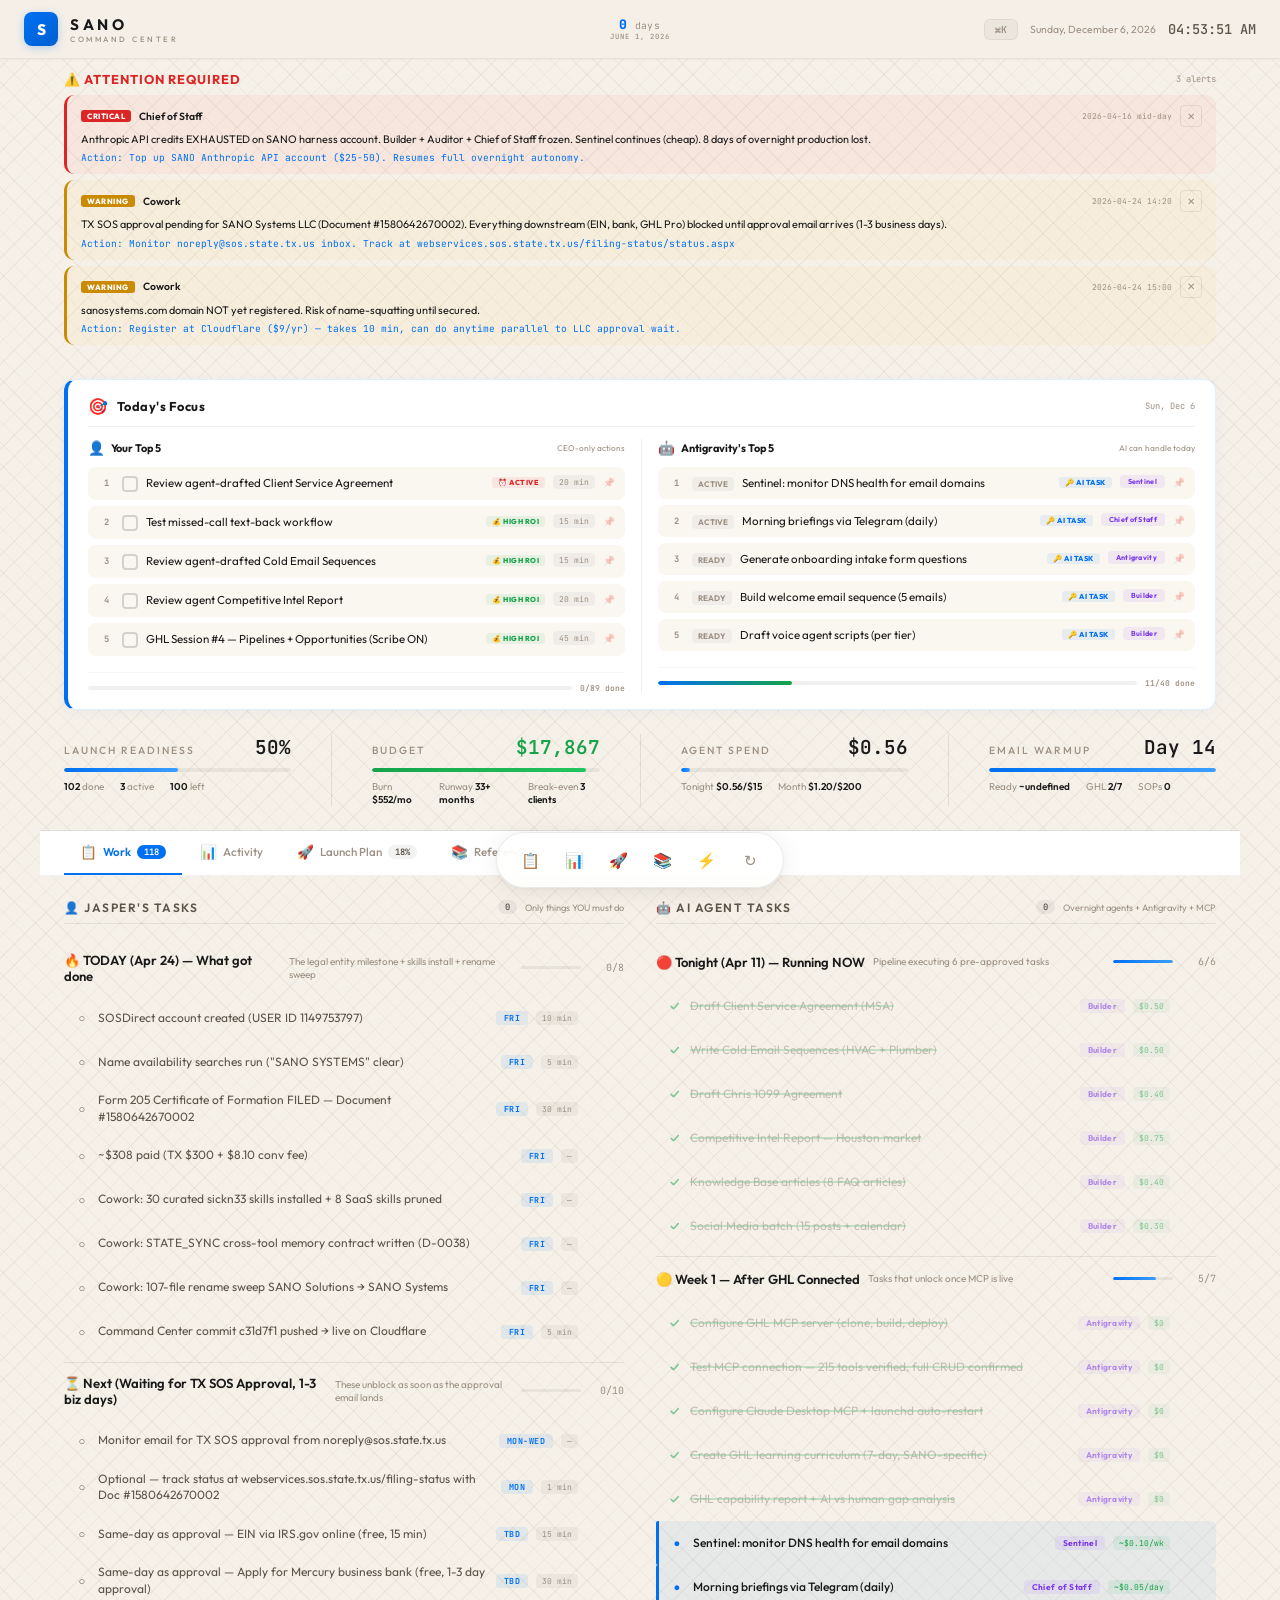
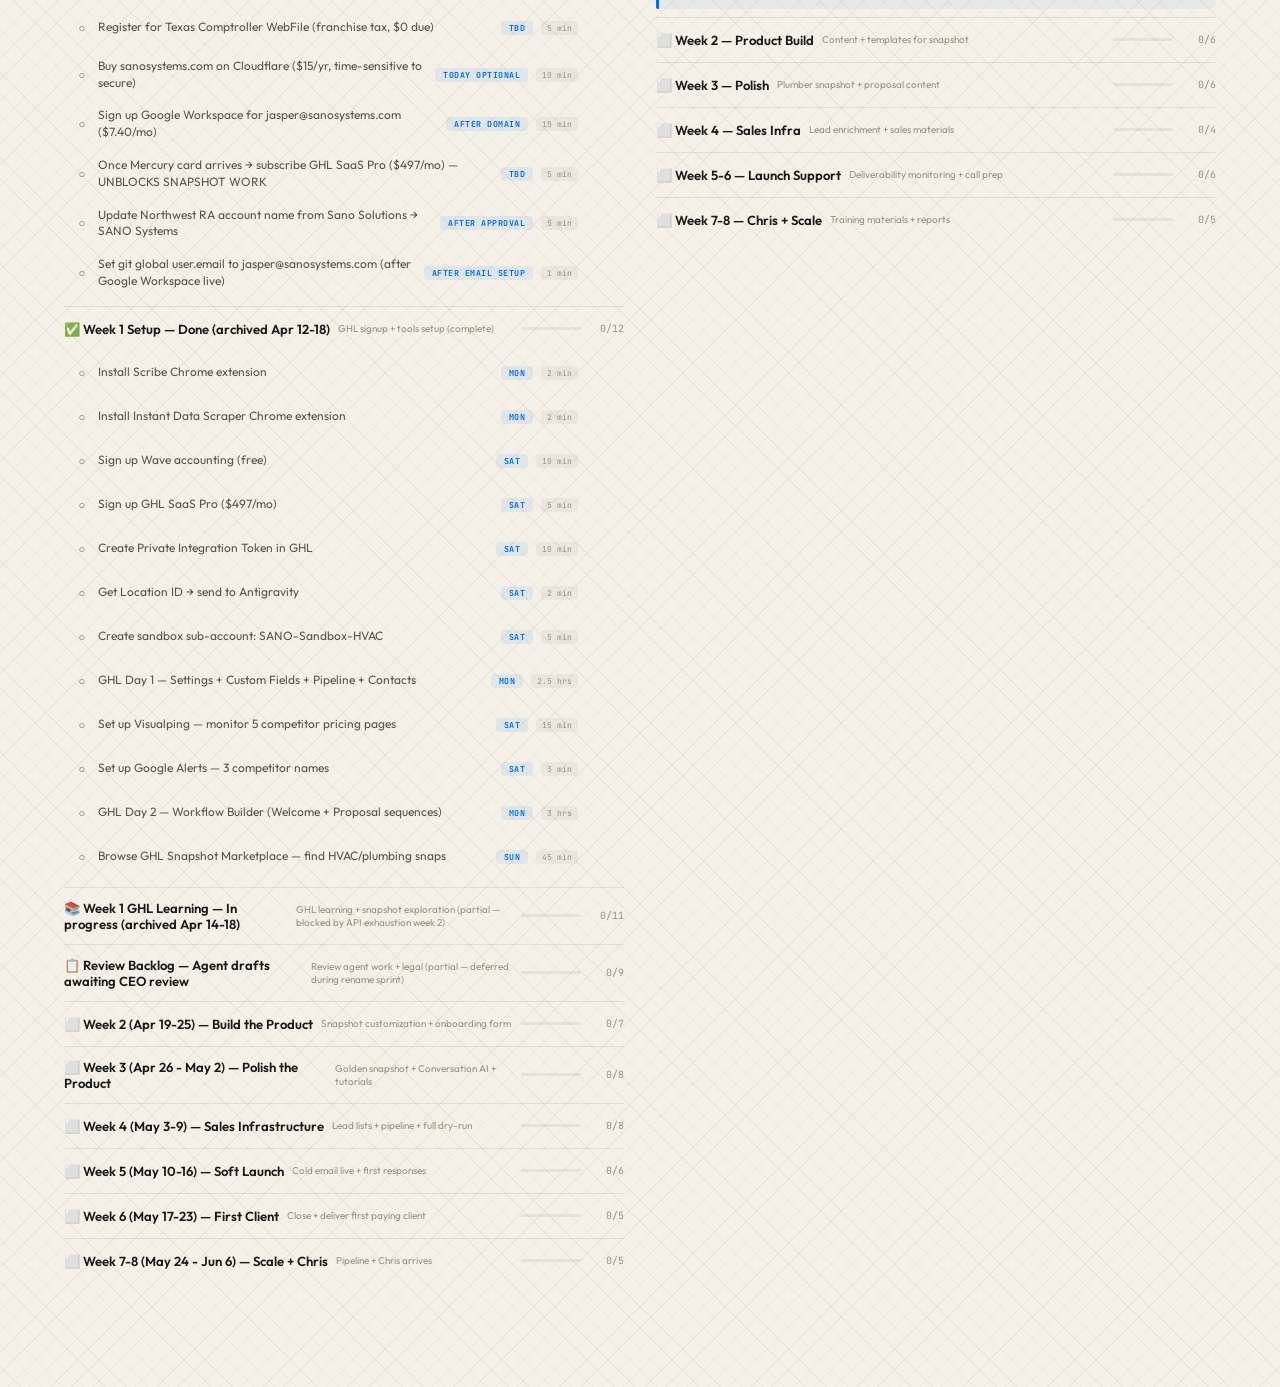
==== commit b4f9090f: "Dashboard refresh — script shipped + 7 live updates" ====
--- a/index.html
+++ b/index.html
@@ -2133,6 +2133,9 @@
     </nav>
 
     <div class="toast" id="toast"></div>
+
+    
+    
 
     
     
@@ -3277,9 +3280,9 @@
         agentDraftsComplete: 6,
         agentDraftsReviewed: 1,
         v2TasksTotal: 34,
-        v2TasksDone: 8,
-        v2TasksInProgress: 3,
-        v2DecisionsLogged: 39,
+        v2TasksDone: 4,
+        v2TasksInProgress: 2,
+        v2DecisionsLogged: 38,
         weekGatesPassedTotal: 14,
         weekGatesTotal: 22,
         // Overnight pipeline health
@@ -3362,7 +3365,7 @@
 
     // ---- Project Status Summary (for dashboard hero card) ----
     status: {
-        asOf: '2026-04-24T16:00:00-05:00',
+        asOf: '2026-04-24T13:58:50-05:00',
         week: 2,
         weekName: 'Build Product + Legal Foundation',
         daysToLaunch: 38,
@@ -3377,7 +3380,7 @@
         thisWeekBiggestLoss: '8 days of overnight Builder/Auditor output lost to API exhaustion',
     },
 
-    prioritiesLastUpdated: '2026-04-24T16:00:00-05:00',
+    prioritiesLastUpdated: '2026-04-24T13:58:50-05:00',
 };
 
 // ---- Persistence Layer ----
